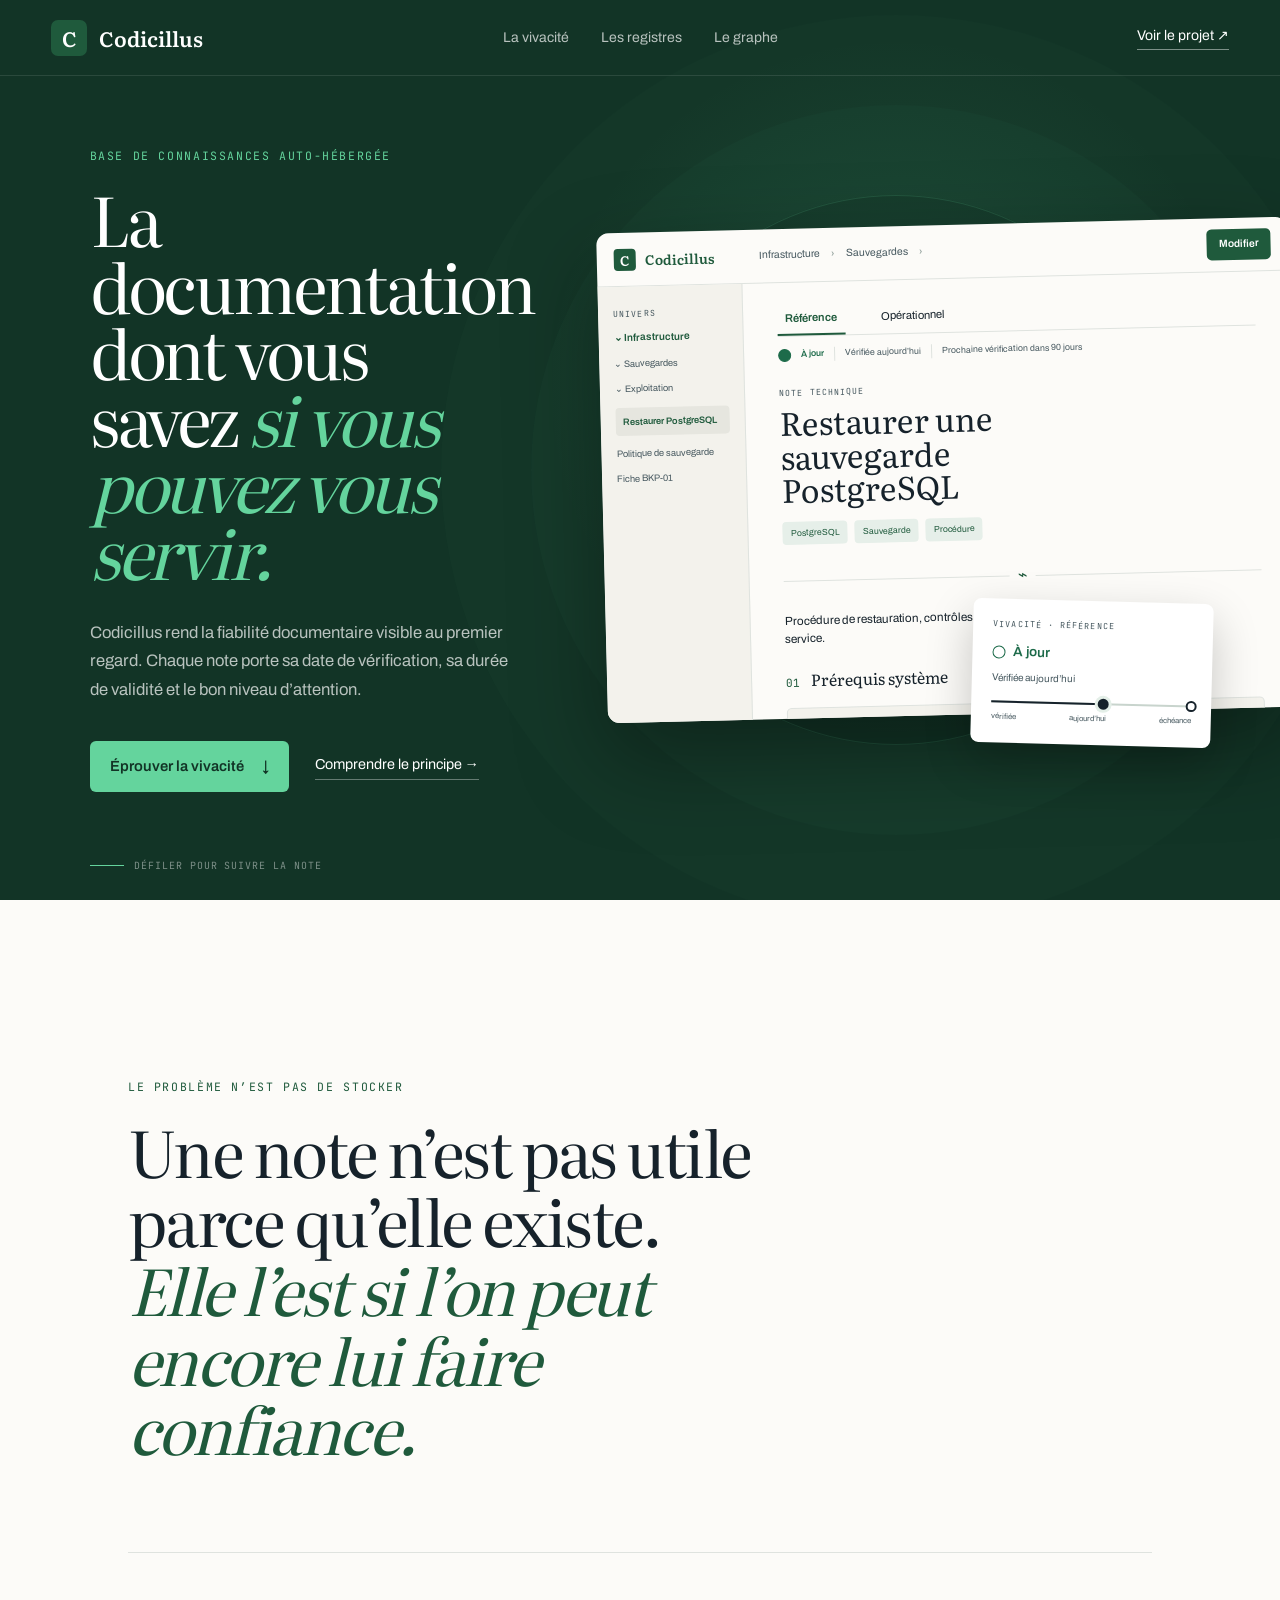
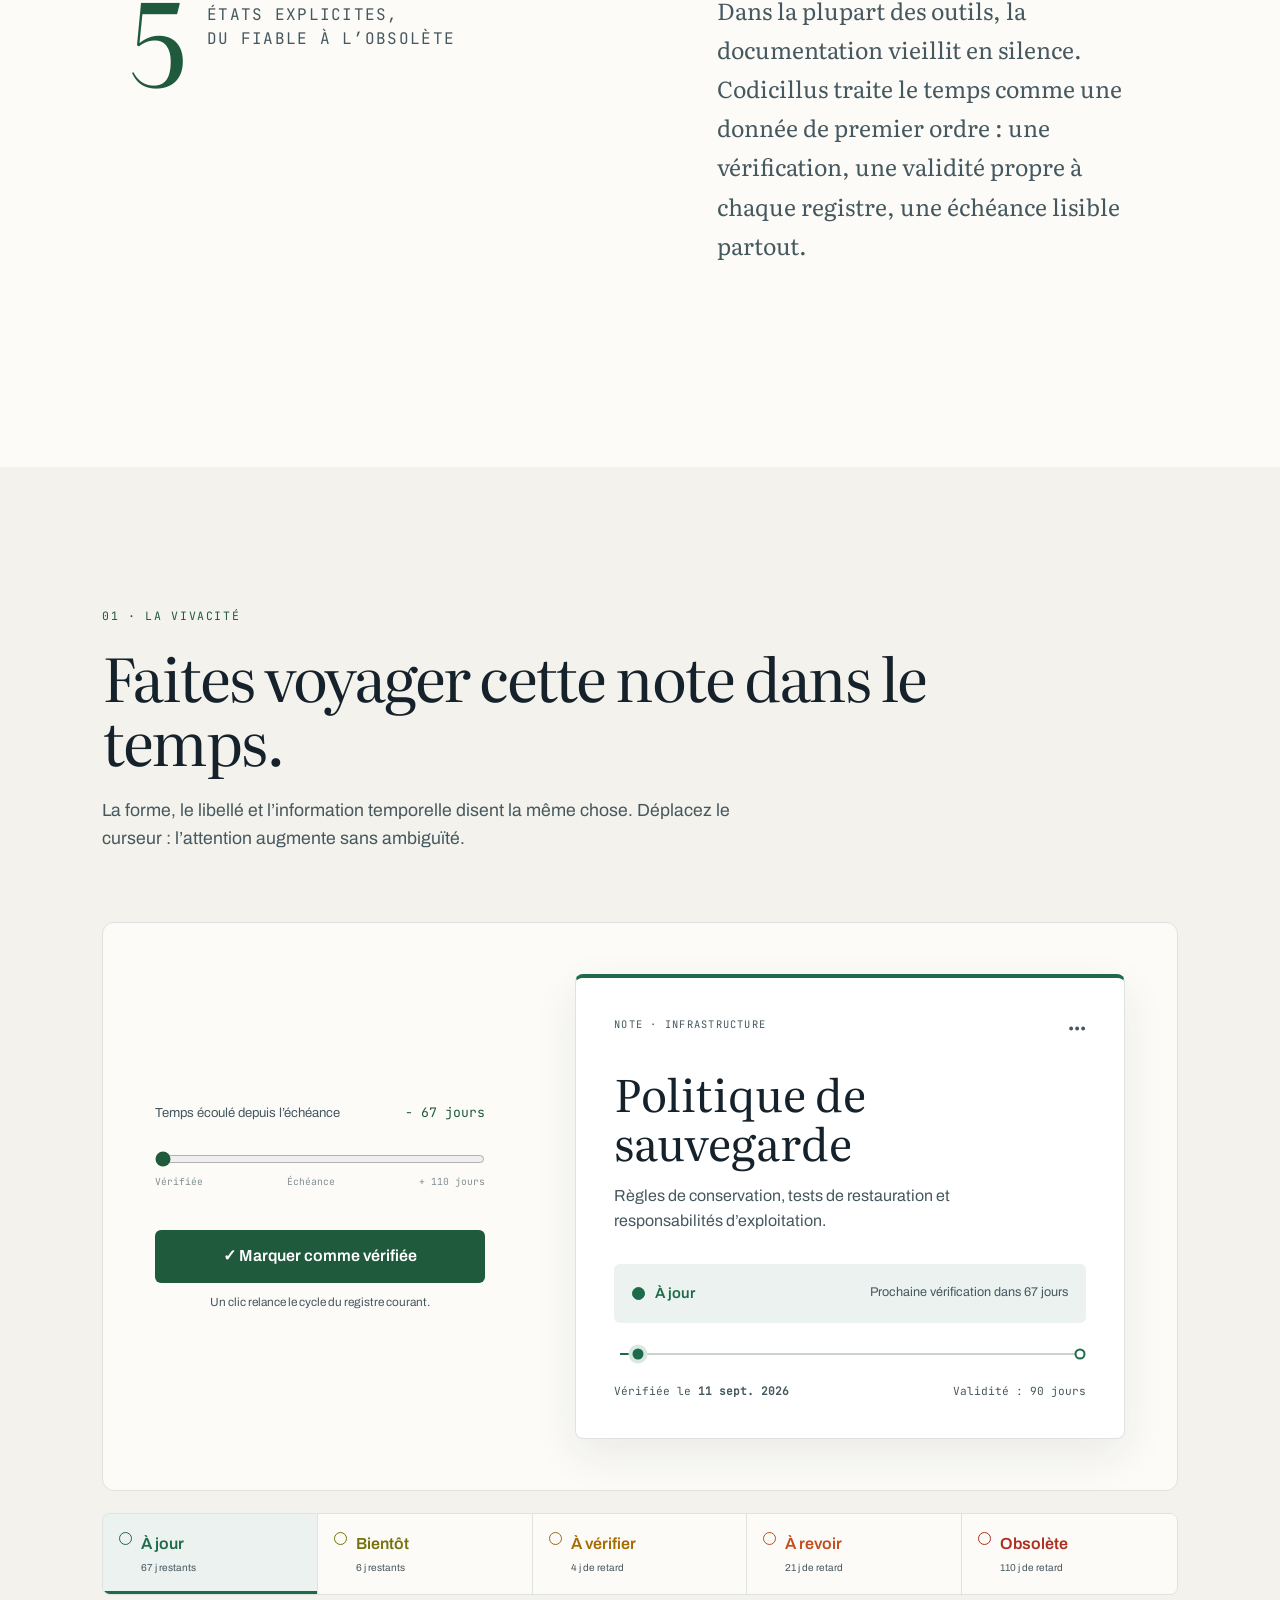
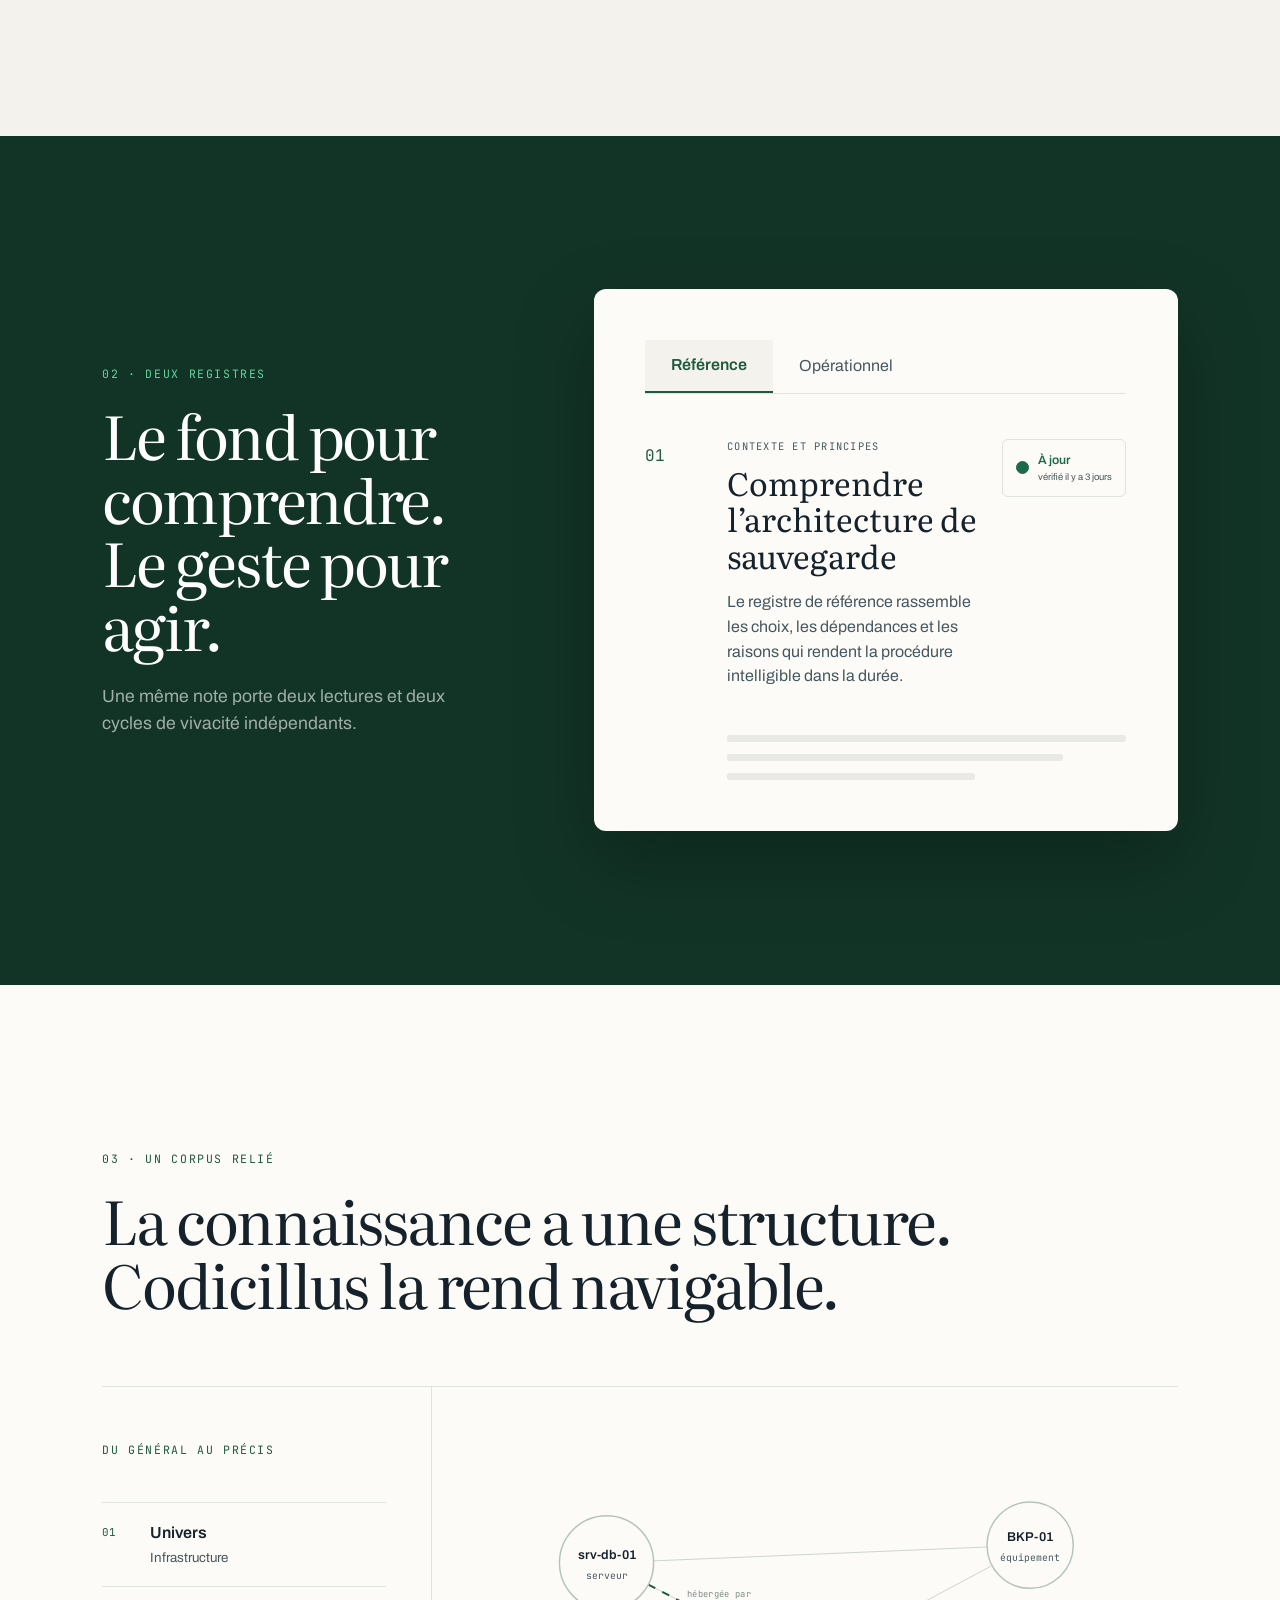
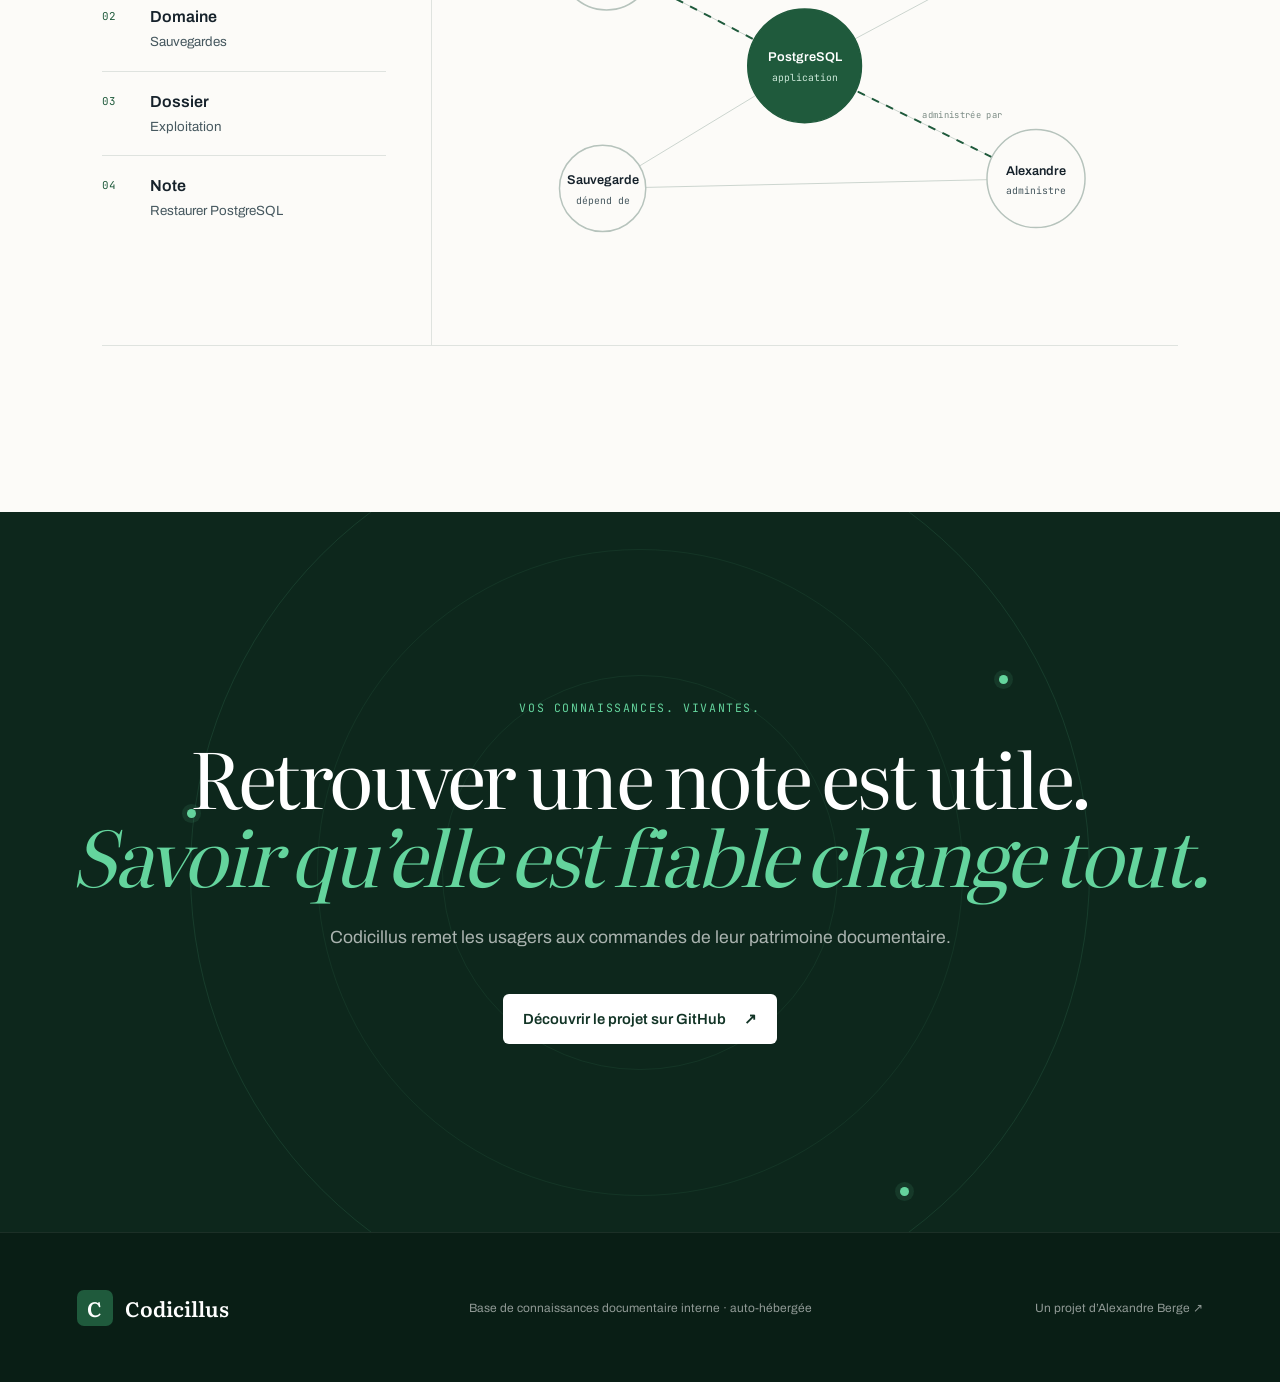
==== codicillus/index.html @ b515d317 "Relier Codicillus au site CV" ====
<!doctype html>
<html lang="fr">
<head>
  <meta charset="utf-8">
  <meta name="viewport" content="width=device-width, initial-scale=1">
  <title>Codicillus — Vos connaissances. Vivantes.</title>
  <meta name="description" content="Codicillus est une base de connaissances auto-hébergée où chaque note indique si elle est encore digne de confiance.">
  <meta name="theme-color" content="#123426">
  <link rel="icon" type="image/svg+xml" href="favicon.svg">
  <link rel="stylesheet" href="styles.css">
</head>
<body>
  <a class="skip" href="#contenu">Aller au contenu</a>

  <header class="topbar">
    <a class="brand" href="#accueil" aria-label="Codicillus, accueil">
      <span class="brand-mark" aria-hidden="true">C</span>
      <span>Codicillus</span>
    </a>
    <nav aria-label="Navigation principale">
      <a href="#vivacite">La vivacité</a>
      <a href="#registres">Les registres</a>
      <a href="#graphe">Le graphe</a>
    </nav>
    <a class="top-cta" href="https://github.com/ElegArtech/codicillus" rel="noopener">Voir le projet <span aria-hidden="true">↗</span></a>
  </header>

  <main id="contenu">
    <section class="hero" id="accueil">
      <div class="hero-copy reveal">
        <p class="eyebrow">Base de connaissances auto-hébergée</p>
        <h1>La documentation dont vous savez <em>si vous pouvez vous servir.</em></h1>
        <p class="lead">Codicillus rend la fiabilité documentaire visible au premier regard. Chaque note porte sa date de vérification, sa durée de validité et le bon niveau d’attention.</p>
        <div class="hero-actions">
          <a class="button button-primary" href="#vivacite">Éprouver la vivacité <span aria-hidden="true">↓</span></a>
          <a class="text-link" href="#principe">Comprendre le principe <span aria-hidden="true">→</span></a>
        </div>
      </div>

      <div class="hero-stage reveal" aria-label="Aperçu d’une note Codicillus">
        <div class="stage-glow" aria-hidden="true"></div>
        <article class="note-window">
          <div class="window-bar">
            <div class="mini-brand"><span>C</span> Codicillus</div>
            <div class="crumb">Infrastructure <b>›</b> Sauvegardes <b>›</b></div>
            <span class="window-action">Modifier</span>
          </div>
          <div class="note-shell">
            <aside class="side-tree" aria-hidden="true">
              <span class="tree-label">UNIVERS</span>
              <b>⌄ Infrastructure</b>
              <span>⌄ Sauvegardes</span>
              <span>⌄ Exploitation</span>
              <strong>Restaurer PostgreSQL</strong>
              <span>Politique de sauvegarde</span>
              <span>Fiche BKP-01</span>
            </aside>
            <div class="note-page">
              <div class="register-tabs"><b>Référence</b><span>Opérationnel</span></div>
              <div class="fresh-line state-ajour">
                <span class="glyph" aria-hidden="true"></span><strong>À jour</strong>
                <span>Vérifiée aujourd’hui</span><span>Prochaine vérification dans 90 jours</span>
              </div>
              <p class="doc-label">NOTE TECHNIQUE</p>
              <h2>Restaurer une sauvegarde PostgreSQL</h2>
              <div class="chips"><span>PostgreSQL</span><span>Sauvegarde</span><span>Procédure</span></div>
              <div class="doc-rule"><i></i><span>⌁</span><i></i></div>
              <p class="doc-intro">Procédure de restauration, contrôles d’intégrité et retour en service.</p>
              <h3><small>01</small> Prérequis système</h3>
              <div class="code-line"><span>bash</span><code>pg_restore --clean --if-exists</code></div>
            </div>
          </div>
        </article>
        <div class="trust-card">
          <p>VIVACITÉ · RÉFÉRENCE</p>
          <strong><span class="glyph" aria-hidden="true"></span> À jour</strong>
          <span>Vérifiée aujourd’hui</span>
          <div class="mini-timeline"><i></i><b></b><em></em></div>
          <div class="timeline-labels"><span>vérifiée</span><span>aujourd’hui</span><span>échéance</span></div>
        </div>
      </div>

      <div class="scroll-cue" aria-hidden="true"><span></span> défiler pour suivre la note</div>
    </section>

    <section class="manifesto" id="principe">
      <p class="eyebrow reveal">Le problème n’est pas de stocker</p>
      <h2 class="reveal">Une note n’est pas utile parce qu’elle existe.<br><em>Elle l’est si l’on peut encore lui faire confiance.</em></h2>
      <div class="manifesto-grid">
        <p class="big-stat reveal"><b>5</b><span>états explicites,<br>du fiable à l’obsolète</span></p>
        <p class="manifesto-copy reveal">Dans la plupart des outils, la documentation vieillit en silence. Codicillus traite le temps comme une donnée de premier ordre : une vérification, une validité propre à chaque registre, une échéance lisible partout.</p>
      </div>
    </section>

    <section class="lab" id="vivacite">
      <div class="section-head reveal">
        <p class="eyebrow">01 · La vivacité</p>
        <h2>Faites voyager cette note dans le temps.</h2>
        <p>La forme, le libellé et l’information temporelle disent la même chose. Déplacez le curseur : l’attention augmente sans ambiguïté.</p>
      </div>

      <div class="lab-grid reveal">
        <div class="lab-control">
          <div class="control-top"><span>Temps écoulé depuis l’échéance</span><output id="day-output" for="day-range">− 67 jours</output></div>
          <input id="day-range" type="range" min="-67" max="110" value="-67" aria-label="Temps écoulé depuis l’échéance">
          <div class="range-labels"><span>Vérifiée</span><span>Échéance</span><span>+ 110 jours</span></div>
          <button class="verify-button" id="verify-button" type="button"><span aria-hidden="true">✓</span> Marquer comme vérifiée</button>
          <p class="control-hint">Un clic relance le cycle du registre courant.</p>
        </div>

        <article class="live-note state-ajour" id="live-note" aria-live="polite">
          <div class="live-note-top"><span class="doc-type">NOTE · INFRASTRUCTURE</span><span>•••</span></div>
          <h3>Politique de sauvegarde</h3>
          <p>Règles de conservation, tests de restauration et responsabilités d’exploitation.</p>
          <div class="live-status" id="live-status">
            <span class="status-glyph glyph" aria-hidden="true"></span>
            <strong id="status-label">À jour</strong>
            <span id="status-detail">Prochaine vérification dans 67 jours</span>
          </div>
          <div class="status-rail"><i id="rail-fill"></i><b id="rail-now"></b><em></em></div>
          <div class="live-meta"><span>Vérifiée le <b id="verified-date">11 sept. 2026</b></span><span>Validité : 90 jours</span></div>
        </article>
      </div>

      <div class="states" aria-label="Les cinq états de vivacité">
        <button class="state-chip active" data-day="-67" data-state="ajour"><span class="glyph"></span><b>À jour</b><small>67 j restants</small></button>
        <button class="state-chip" data-day="-6" data-state="bientot"><span class="glyph"></span><b>Bientôt</b><small>6 j restants</small></button>
        <button class="state-chip" data-day="4" data-state="averifier"><span class="glyph"></span><b>À vérifier</b><small>4 j de retard</small></button>
        <button class="state-chip" data-day="21" data-state="arevoir"><span class="glyph"></span><b>À revoir</b><small>21 j de retard</small></button>
        <button class="state-chip" data-day="110" data-state="obsolete"><span class="glyph"></span><b>Obsolète</b><small>110 j de retard</small></button>
      </div>
    </section>

    <section class="registers" id="registres">
      <div class="section-head light reveal">
        <p class="eyebrow">02 · Deux registres</p>
        <h2>Le fond pour comprendre.<br>Le geste pour agir.</h2>
        <p>Une même note porte deux lectures et deux cycles de vivacité indépendants.</p>
      </div>
      <div class="register-demo reveal">
        <div class="register-switch" role="tablist" aria-label="Registre présenté">
          <button class="active" role="tab" aria-selected="true" data-register="reference">Référence</button>
          <button role="tab" aria-selected="false" data-register="operationnel">Opérationnel</button>
        </div>
        <div class="register-content" id="register-content">
          <div class="page-number">01</div>
          <div>
            <p class="doc-type" id="register-kicker">CONTEXTE ET PRINCIPES</p>
            <h3 id="register-title">Comprendre l’architecture de sauvegarde</h3>
            <p id="register-copy">Le registre de référence rassemble les choix, les dépendances et les raisons qui rendent la procédure intelligible dans la durée.</p>
          </div>
          <div class="register-state state-ajour" id="register-state"><span class="glyph"></span><div><b id="register-label">À jour</b><small id="register-time">vérifié il y a 3 jours</small></div></div>
        </div>
        <div class="register-lines" aria-hidden="true"><i></i><i></i><i></i></div>
      </div>
    </section>

    <section class="graph-section" id="graphe">
      <div class="section-head reveal">
        <p class="eyebrow">03 · Un corpus relié</p>
        <h2>La connaissance a une structure.<br>Codicillus la rend navigable.</h2>
      </div>
      <div class="graph-wrap reveal">
        <div class="hierarchy">
          <p class="eyebrow">Du général au précis</p>
          <ol>
            <li><span>01</span><b>Univers</b><small>Infrastructure</small></li>
            <li><span>02</span><b>Domaine</b><small>Sauvegardes</small></li>
            <li><span>03</span><b>Dossier</b><small>Exploitation</small></li>
            <li><span>04</span><b>Note</b><small>Restaurer PostgreSQL</small></li>
          </ol>
        </div>
        <div class="knowledge-graph" aria-label="Exemple de graphe de connaissances">
          <svg viewBox="0 0 760 430" role="img" aria-label="Relations entre applications, serveurs, équipements et contacts">
            <g class="edges">
              <path d="M380 215 L178 110 M380 215 L610 92 M380 215 L616 330 M380 215 L174 340 M178 110 L610 92 M174 340 L616 330"/>
              <path class="edge-accent" d="M178 110 L380 215 L616 330"/>
            </g>
            <g class="node node-main" tabindex="0"><circle cx="380" cy="215" r="58"/><text x="380" y="210">PostgreSQL</text><text class="node-sub" x="380" y="231">application</text></g>
            <g class="node" tabindex="0"><circle cx="178" cy="110" r="48"/><text x="178" y="106">srv-db-01</text><text class="node-sub" x="178" y="126">serveur</text></g>
            <g class="node" tabindex="0"><circle cx="610" cy="92" r="44"/><text x="610" y="88">BKP-01</text><text class="node-sub" x="610" y="108">équipement</text></g>
            <g class="node" tabindex="0"><circle cx="616" cy="330" r="50"/><text x="616" y="326">Alexandre</text><text class="node-sub" x="616" y="346">administre</text></g>
            <g class="node" tabindex="0"><circle cx="174" cy="340" r="44"/><text x="174" y="336">Sauvegarde</text><text class="node-sub" x="174" y="356">dépend de</text></g>
            <text class="relation" x="260" y="145">hébergée par</text><text class="relation" x="500" y="268">administrée par</text>
          </svg>
        </div>
      </div>
    </section>

    <section class="closing">
      <div class="closing-inner reveal">
        <p class="eyebrow">Vos connaissances. Vivantes.</p>
        <h2>Retrouver une note est utile.<br><em>Savoir qu’elle est fiable change tout.</em></h2>
        <p>Codicillus remet les usagers aux commandes de leur patrimoine documentaire.</p>
        <a class="button button-light" href="https://github.com/ElegArtech/codicillus" rel="noopener">Découvrir le projet sur GitHub <span aria-hidden="true">↗</span></a>
      </div>
      <div class="closing-orbit" aria-hidden="true"><i></i><i></i><i></i><i></i><i></i></div>
    </section>
  </main>

  <footer>
    <a class="brand footer-brand" href="#accueil"><span class="brand-mark">C</span><span>Codicillus</span></a>
    <p>Base de connaissances documentaire interne · auto-hébergée</p>
    <a href="https://alexandre-berge.fr" rel="noopener">Un projet d’Alexandre Berge <span aria-hidden="true">↗</span></a>
  </footer>

  <script src="script.js"></script>
</body>
</html>
---- codicillus/styles.css ----
@font-face{font-family:Archivo;src:url(fonts/archivo-400.woff2) format("woff2");font-weight:400;font-display:swap}
@font-face{font-family:Archivo;src:url(fonts/archivo-600.woff2) format("woff2");font-weight:600;font-display:swap}
@font-face{font-family:Literata;src:url(fonts/literata-400.woff2) format("woff2");font-weight:400;font-display:swap}
@font-face{font-family:Literata;src:url(fonts/literata-600.woff2) format("woff2");font-weight:600;font-display:swap}
@font-face{font-family:JetBrains;src:url(fonts/jetbrains-400.woff2) format("woff2");font-weight:400;font-display:swap}
:root{--ink:#16222b;--ink-2:#46585f;--paper:#fcfbf8;--ground:#f3f2ec;--green:#1f5a3c;--green-dark:#123426;--green-bright:#64d49d;--green-wash:#e6efe9;--line:#dfe3df;--ajour:#1d6b4a;--bientot:#77720b;--averifier:#a56a00;--arevoir:#c44c1d;--obsolete:#ad2f20;--serif:Literata,Georgia,serif;--sans:Archivo,Arial,sans-serif;--mono:JetBrains,monospace}
*{box-sizing:border-box}html{scroll-behavior:smooth}body{margin:0;background:var(--paper);color:var(--ink);font-family:var(--sans);font-size:16px;line-height:1.55;-webkit-font-smoothing:antialiased}a{color:inherit}button,input{font:inherit}.skip{position:fixed;left:1rem;top:-5rem;z-index:100;background:var(--ink);color:#fff;padding:.75rem 1rem}.skip:focus{top:1rem}.topbar{height:76px;display:grid;grid-template-columns:1fr auto 1fr;align-items:center;padding:0 clamp(24px,4vw,68px);border-bottom:1px solid rgba(255,255,255,.1);position:absolute;z-index:10;width:100%;color:#fff}.brand{display:inline-flex;align-items:center;gap:12px;text-decoration:none;font:600 1.3rem var(--serif);width:max-content}.brand-mark{display:grid;place-items:center;width:36px;height:36px;border-radius:7px;background:var(--green);color:#fff;font:600 1.3rem var(--serif)}.topbar nav{display:flex;gap:32px}.topbar nav a,.top-cta{text-decoration:none;font-size:.88rem}.topbar nav a{color:rgba(255,255,255,.7)}.topbar nav a:hover{color:#fff}.top-cta{justify-self:end;border-bottom:1px solid rgba(255,255,255,.45);padding-bottom:3px}.hero{min-height:100vh;background:var(--green-dark);color:white;display:grid;grid-template-columns:minmax(320px,.85fr) minmax(520px,1.15fr);align-items:center;gap:clamp(40px,6vw,100px);padding:130px clamp(24px,7vw,120px) 90px;position:relative;overflow:hidden}.hero:before{content:"";position:absolute;inset:0;background:radial-gradient(circle at 70% 43%,rgba(100,212,157,.12),transparent 34%);pointer-events:none}.hero-copy{max-width:720px;position:relative;z-index:2}.eyebrow{font:400 .72rem var(--mono);letter-spacing:.14em;text-transform:uppercase;color:var(--green);margin:0 0 22px}.hero .eyebrow{color:var(--green-bright)}h1,h2,h3,p{margin-top:0}.hero h1{font:400 clamp(3.2rem,5.3vw,6.5rem)/.98 var(--serif);letter-spacing:-.045em;margin:0 0 34px;max-width:11ch}.hero h1 em,.manifesto h2 em,.closing h2 em{font-style:italic;color:var(--green-bright)}.lead{color:rgba(255,255,255,.7);font-size:clamp(1rem,1.3vw,1.2rem);max-width:57ch;line-height:1.7}.hero-actions{display:flex;align-items:center;gap:26px;margin-top:38px}.button{display:inline-flex;align-items:center;gap:18px;padding:14px 20px;border-radius:6px;text-decoration:none;font-weight:600;font-size:.92rem}.button-primary{background:var(--green-bright);color:var(--green-dark)}.text-link{text-decoration:none;border-bottom:1px solid rgba(255,255,255,.35);padding-bottom:3px;font-size:.9rem}.hero-stage{min-height:620px;position:relative;display:grid;place-items:center;z-index:1}.stage-glow{position:absolute;width:550px;height:550px;border:1px solid rgba(100,212,157,.16);border-radius:50%;box-shadow:0 0 0 90px rgba(100,212,157,.025),0 0 0 180px rgba(100,212,157,.018)}.note-window{width:min(790px,54vw);height:490px;background:var(--paper);color:var(--ink);border-radius:12px;box-shadow:0 35px 90px rgba(0,0,0,.38);overflow:hidden;transform:rotate(-1.4deg);position:relative}.window-bar{height:54px;border-bottom:1px solid var(--line);display:grid;grid-template-columns:145px 1fr auto;align-items:center;padding:0 17px;font-size:.65rem}.mini-brand{font:600 .85rem var(--serif);color:var(--green)}.mini-brand span{display:inline-grid;place-items:center;background:var(--green);color:white;width:22px;height:22px;border-radius:4px;margin-right:6px}.crumb{color:var(--ink-2);overflow:hidden;white-space:nowrap}.crumb b{margin:0 9px;color:#9aa7a3}.window-action{background:var(--green);color:#fff;padding:7px 12px;border-radius:5px;font-weight:600}.note-shell{display:grid;grid-template-columns:145px 1fr;height:calc(100% - 54px)}.side-tree{background:var(--ground);border-right:1px solid var(--line);display:flex;flex-direction:column;gap:11px;padding:22px 15px;font-size:.58rem;color:var(--ink-2)}.side-tree b{font-size:.64rem;color:var(--green)}.side-tree strong{padding:7px;background:#e6e6df;color:var(--green);border-radius:4px}.tree-label,.doc-label{font:400 .52rem var(--mono);letter-spacing:.13em;color:var(--ink-2)}.note-page{padding:20px 34px}.register-tabs{display:flex;gap:28px;border-bottom:1px solid var(--line);font-size:.7rem}.register-tabs>*{padding:7px 8px}.register-tabs b{color:var(--green);border-bottom:2px solid var(--green)}.fresh-line{display:flex;align-items:center;gap:10px;margin:11px 0 26px;font-size:.55rem;color:var(--ink-2)}.fresh-line strong{color:var(--ajour)}.fresh-line>span:not(.glyph){border-left:1px solid var(--line);padding-left:10px}.glyph{display:inline-block;width:13px;height:13px;border-radius:50%;border:1.7px solid currentColor;position:relative;flex:none}.state-ajour{--state:var(--ajour)}.state-bientot{--state:var(--bientot)}.state-averifier{--state:var(--averifier)}.state-arevoir{--state:var(--arevoir)}.state-obsolete{--state:var(--obsolete)}.state-ajour .glyph{background:var(--state)}.state-bientot .glyph{background:conic-gradient(var(--state) 0 270deg,transparent 270deg)}.state-averifier .glyph{background:linear-gradient(90deg,transparent 50%,var(--state) 50%)}.state-arevoir .glyph:after{content:"!";position:absolute;inset:-4px 0 0;text-align:center;font:700 10px var(--sans)}.glyph,.live-status,.register-state{color:var(--state)}.note-page h2{font:500 2rem/1.05 var(--serif);max-width:13ch;margin:7px 0 15px}.chips{display:flex;gap:7px}.chips span{font-size:.54rem;color:var(--green);background:var(--green-wash);padding:5px 8px;border-radius:4px}.doc-rule{display:flex;align-items:center;gap:8px;color:var(--green);margin:24px 0 18px}.doc-rule i{height:1px;background:var(--line);flex:1}.doc-intro{font-size:.73rem;max-width:45ch}.note-page h3{font:500 1rem var(--serif);margin-top:20px}.note-page h3 small{color:var(--green);font:.7rem var(--mono);margin-right:8px}.code-line{background:var(--ground);padding:9px 12px;border:1px solid var(--line);border-radius:5px;font-size:.58rem}.code-line span{display:block;color:var(--ink-2);margin-bottom:6px}.trust-card{position:absolute;right:-22px;bottom:35px;width:240px;padding:20px;background:#fff;color:var(--ink);border-radius:8px;box-shadow:0 18px 46px rgba(0,0,0,.22);transform:rotate(1.5deg)}.trust-card p{font:.52rem var(--mono);letter-spacing:.13em;color:var(--ink-2);margin-bottom:13px}.trust-card strong{display:flex;gap:8px;align-items:center;color:var(--ajour);font-size:.84rem}.trust-card>span{display:block;font-size:.62rem;color:var(--ink-2);margin:7px 0 16px}.mini-timeline,.status-rail{height:2px;background:#c8d4cd;position:relative}.mini-timeline i,.status-rail i{position:absolute;inset:0 auto 0 0;width:56%;background:currentColor}.mini-timeline b,.mini-timeline em,.status-rail b,.status-rail em{position:absolute;top:50%;width:11px;height:11px;border-radius:50%;background:#fff;border:2px solid currentColor;transform:translate(-50%,-50%)}.mini-timeline b{left:56%;background:currentColor;box-shadow:0 0 0 3px #e4efe8}.mini-timeline em{left:100%}.timeline-labels{display:flex;justify-content:space-between;font-size:.48rem;color:var(--ink-2);margin-top:8px}.scroll-cue{position:absolute;bottom:28px;left:clamp(24px,7vw,120px);font:400 .62rem var(--mono);letter-spacing:.1em;text-transform:uppercase;color:rgba(255,255,255,.45);display:flex;align-items:center;gap:10px}.scroll-cue span{width:34px;height:1px;background:var(--green-bright);transform-origin:left;animation:scan 2s ease-in-out infinite}@keyframes scan{0%,100%{transform:scaleX(.25)}50%{transform:scaleX(1)}}
.manifesto{padding:clamp(100px,14vw,210px) clamp(24px,10vw,170px);background:var(--paper)}.manifesto h2{font:400 clamp(2.6rem,5vw,5.8rem)/1.08 var(--serif);letter-spacing:-.04em;max-width:17ch;margin-bottom:90px}.manifesto h2 em{color:var(--green)}.manifesto-grid{display:grid;grid-template-columns:1fr 1fr;gap:12vw;border-top:1px solid var(--line);padding-top:38px}.big-stat{display:flex;align-items:flex-start;gap:20px}.big-stat b{font:400 clamp(5rem,9vw,9rem)/.8 var(--serif);color:var(--green)}.big-stat span{padding-top:12px;font:400 1rem/1.5 var(--mono);text-transform:uppercase;letter-spacing:.08em;color:var(--ink-2)}.manifesto-copy{font:400 clamp(1.2rem,1.8vw,1.6rem)/1.7 var(--serif);color:var(--ink-2)}.lab{background:var(--ground);padding:clamp(90px,11vw,170px) clamp(24px,8vw,140px)}.section-head{max-width:900px;margin-bottom:70px}.section-head h2{font:400 clamp(2.5rem,4.7vw,5rem)/1.06 var(--serif);letter-spacing:-.035em;margin-bottom:25px}.section-head>p:last-child{font-size:1.1rem;color:var(--ink-2);max-width:64ch}.lab-grid{display:grid;grid-template-columns:.75fr 1.25fr;gap:clamp(35px,7vw,110px);align-items:center;background:var(--paper);border:1px solid var(--line);border-radius:12px;padding:clamp(24px,4vw,64px)}.control-top{display:flex;justify-content:space-between;gap:12px;color:var(--ink-2);font-size:.82rem}.control-top output{font-family:var(--mono);color:var(--green);white-space:nowrap}input[type=range]{width:100%;margin:28px 0 8px;accent-color:var(--green)}.range-labels{display:flex;justify-content:space-between;font:400 .61rem var(--mono);color:#819093}.verify-button{margin-top:42px;width:100%;border:0;background:var(--green);color:#fff;border-radius:6px;padding:14px 20px;cursor:pointer;font-weight:600}.control-hint{text-align:center;font-size:.74rem;color:var(--ink-2);margin:10px 0 0}.live-note{--state:var(--ajour);background:#fff;border:1px solid var(--line);border-top:4px solid var(--state);border-radius:8px;padding:clamp(24px,3vw,44px);box-shadow:0 16px 45px rgba(22,34,43,.08);transition:border-color .25s,background .25s}.live-note.state-averifier{background:#fffaf0}.live-note.state-arevoir{background:#fff7f3}.live-note.state-obsolete{background:#fff5f2}.live-note-top{display:flex;justify-content:space-between;color:var(--ink-2)}.doc-type{font:400 .65rem var(--mono);letter-spacing:.12em;color:var(--ink-2)}.live-note h3{font:500 clamp(2rem,3.5vw,3.5rem)/1.08 var(--serif);max-width:12ch;margin:28px 0 18px}.live-note>p{color:var(--ink-2);max-width:47ch}.live-status{display:grid;grid-template-columns:auto auto 1fr;align-items:center;gap:10px;padding:18px;margin:30px 0;background:color-mix(in srgb,var(--state) 9%,white);border-radius:6px}.live-status strong{font-size:.92rem}.live-status>span:last-child{justify-self:end;font-size:.79rem;color:var(--ink-2);text-align:right}.status-rail{color:var(--state);margin:22px 6px}.status-rail b{left:12%;background:var(--state);box-shadow:0 0 0 4px color-mix(in srgb,var(--state) 16%,white)}.status-rail em{left:100%}.live-meta{display:flex;justify-content:space-between;font-size:.7rem;color:var(--ink-2);font-family:var(--mono);margin-top:28px}.states{display:grid;grid-template-columns:repeat(5,1fr);border:1px solid var(--line);border-radius:8px;overflow:hidden;margin-top:22px}.state-chip{--state:var(--ajour);border:0;border-right:1px solid var(--line);background:var(--paper);padding:18px 16px;display:grid;grid-template-columns:auto 1fr;gap:3px 9px;text-align:left;cursor:pointer;color:var(--state)}.state-chip:last-child{border-right:0}.state-chip[data-state=bientot]{--state:var(--bientot)}.state-chip[data-state=averifier]{--state:var(--averifier)}.state-chip[data-state=arevoir]{--state:var(--arevoir)}.state-chip[data-state=obsolete]{--state:var(--obsolete)}.state-chip small{grid-column:2;color:var(--ink-2);font-size:.63rem}.state-chip.active{background:color-mix(in srgb,var(--state) 9%,white);box-shadow:inset 0 -3px var(--state)}.registers{background:var(--green-dark);color:#fff;padding:clamp(90px,12vw,180px) clamp(24px,8vw,140px);display:grid;grid-template-columns:.8fr 1.2fr;gap:clamp(45px,8vw,130px);align-items:center}.section-head.light{margin:0}.section-head.light .eyebrow{color:var(--green-bright)}.section-head.light>p:last-child{color:rgba(255,255,255,.6)}.register-demo{background:var(--paper);color:var(--ink);border-radius:12px;padding:clamp(24px,4vw,55px);box-shadow:0 30px 80px rgba(0,0,0,.25)}.register-switch{display:flex;border-bottom:1px solid var(--line);margin-bottom:45px}.register-switch button{border:0;background:transparent;padding:13px 26px;cursor:pointer;color:var(--ink-2)}.register-switch button.active{color:var(--green);font-weight:600;background:var(--ground);border-bottom:2px solid var(--green)}.register-content{display:grid;grid-template-columns:60px 1fr auto;gap:22px;align-items:start}.page-number{font:400 1rem var(--mono);color:var(--green);padding-top:6px}.register-content h3{font:500 clamp(1.6rem,2.5vw,2.5rem)/1.15 var(--serif);max-width:14ch;margin:10px 0 16px}.register-content p:not(.doc-type){color:var(--ink-2);max-width:55ch}.register-state{--state:var(--ajour);display:flex;gap:9px;align-items:center;border:1px solid var(--line);border-radius:6px;padding:11px 13px;white-space:nowrap}.register-state div{display:flex;flex-direction:column;font-size:.76rem}.register-state small{color:var(--ink-2);font-size:.59rem}.register-lines{margin:30px 0 0 82px;display:grid;gap:12px}.register-lines i{height:7px;border-radius:3px;background:#e9eae5}.register-lines i:nth-child(2){width:84%}.register-lines i:nth-child(3){width:62%}.graph-section{padding:clamp(100px,13vw,190px) clamp(24px,8vw,140px)}.graph-wrap{display:grid;grid-template-columns:330px 1fr;min-height:560px;border-top:1px solid var(--line);border-bottom:1px solid var(--line)}.hierarchy{padding:55px 45px 55px 0;border-right:1px solid var(--line)}.hierarchy ol{list-style:none;padding:0;margin:45px 0 0}.hierarchy li{display:grid;grid-template-columns:36px 1fr;gap:2px 12px;padding:18px 0;border-top:1px solid var(--line)}.hierarchy li>span{grid-row:1/3;font:400 .68rem var(--mono);color:var(--green);padding-top:4px}.hierarchy small{color:var(--ink-2)}.knowledge-graph{display:grid;place-items:center;overflow:hidden}.knowledge-graph svg{width:100%;max-height:560px}.edges path{fill:none;stroke:#cbd5cf;stroke-width:1}.edges .edge-accent{stroke:var(--green);stroke-width:2;stroke-dasharray:8 8;animation:dash 18s linear infinite}@keyframes dash{to{stroke-dashoffset:-220}}.node{cursor:pointer;outline:none}.node circle{fill:var(--paper);stroke:#b6c3bc;stroke-width:1.5;transition:.2s}.node text{text-anchor:middle;fill:var(--ink);font:600 13px var(--sans);pointer-events:none}.node .node-sub{fill:var(--ink-2);font:400 10px var(--mono)}.node-main circle{fill:var(--green);stroke:var(--green)}.node-main text{fill:#fff}.node-main .node-sub{fill:#cbe8d8}.node:hover circle,.node:focus circle{stroke:var(--green);stroke-width:3;filter:drop-shadow(0 8px 10px rgba(31,90,60,.14))}.relation{font:400 9px var(--mono);fill:#7b8b84;letter-spacing:.04em}.closing{min-height:80vh;background:#0d271c;color:#fff;display:grid;place-items:center;text-align:center;padding:100px 24px;position:relative;overflow:hidden}.closing-inner{position:relative;z-index:2}.closing .eyebrow{color:var(--green-bright)}.closing h2{font:400 clamp(3rem,6vw,6.5rem)/1.02 var(--serif);letter-spacing:-.045em;margin-bottom:30px}.closing p:not(.eyebrow){color:rgba(255,255,255,.65);font-size:1.1rem}.button-light{background:#fff;color:var(--green-dark);margin-top:25px}.closing-orbit{position:absolute;width:min(80vw,900px);aspect-ratio:1;border:1px solid rgba(100,212,157,.12);border-radius:50%}.closing-orbit:before,.closing-orbit:after{content:"";position:absolute;border:1px solid rgba(100,212,157,.08);border-radius:50%;inset:14%}.closing-orbit:after{inset:28%}.closing-orbit i{position:absolute;width:9px;height:9px;border-radius:50%;background:var(--green-bright);box-shadow:0 0 0 5px rgba(100,212,157,.1)}.closing-orbit i:nth-child(1){top:8%;left:31%}.closing-orbit i:nth-child(2){top:28%;right:9%}.closing-orbit i:nth-child(3){bottom:14%;right:20%}.closing-orbit i:nth-child(4){bottom:6%;left:36%}.closing-orbit i:nth-child(5){top:43%;left:-4px}footer{min-height:150px;background:#091e15;color:rgba(255,255,255,.55);display:grid;grid-template-columns:1fr auto 1fr;align-items:center;padding:35px clamp(24px,6vw,90px);font-size:.75rem;border-top:1px solid rgba(255,255,255,.08)}footer .footer-brand{color:#fff}footer p{text-align:center;margin:0}footer>a:last-child{justify-self:end;text-decoration:none}.reveal{opacity:0;transform:translateY(24px);transition:opacity .7s ease,transform .7s cubic-bezier(.2,.8,.2,1)}.reveal.visible{opacity:1;transform:none}
.live-note.state-ajour,.register-state.state-ajour{--state:var(--ajour)}.live-note.state-bientot,.register-state.state-bientot{--state:var(--bientot)}.live-note.state-averifier,.register-state.state-averifier{--state:var(--averifier)}.live-note.state-arevoir,.register-state.state-arevoir{--state:var(--arevoir)}.live-note.state-obsolete,.register-state.state-obsolete{--state:var(--obsolete)}
@media(max-width:1050px){.topbar{grid-template-columns:1fr auto}.topbar nav{display:none}.hero{grid-template-columns:1fr;padding-top:140px}.hero h1{max-width:13ch}.hero-stage{min-height:560px}.note-window{width:min(790px,88vw)}.manifesto-grid,.registers{grid-template-columns:1fr}.lab-grid{grid-template-columns:1fr}.graph-wrap{grid-template-columns:260px 1fr}.register-state{display:none}}
@media(max-width:720px){.topbar{height:68px;padding:0 20px}.top-cta{font-size:.75rem}.hero{padding:115px 20px 78px}.hero h1{font-size:clamp(2.9rem,14vw,4.7rem)}.hero-actions{align-items:flex-start;flex-direction:column}.hero-stage{min-height:440px;margin-top:10px}.note-window{width:110vw;height:390px;transform:translateX(7%) rotate(-1.4deg)}.note-shell{grid-template-columns:92px 1fr}.window-bar{grid-template-columns:92px 1fr auto}.side-tree{padding:15px 9px}.note-page{padding:15px 18px}.note-page h2{font-size:1.55rem}.fresh-line>span:last-child{display:none}.trust-card{right:2px;bottom:2px;width:205px}.scroll-cue{display:none}.manifesto,.lab,.registers,.graph-section{padding-left:20px;padding-right:20px}.manifesto h2{margin-bottom:55px}.manifesto-grid{grid-template-columns:1fr;gap:35px}.section-head{margin-bottom:45px}.lab-grid{padding:20px}.live-note{padding:24px 20px}.live-status{grid-template-columns:auto 1fr}.live-status>span:last-child{grid-column:1/3;justify-self:start;text-align:left}.live-meta{flex-direction:column;gap:6px}.states{grid-template-columns:1fr}.state-chip{border-right:0;border-bottom:1px solid var(--line)}.state-chip:last-child{border-bottom:0}.registers{padding-top:90px;padding-bottom:90px}.register-demo{padding:22px 17px}.register-content{grid-template-columns:34px 1fr}.register-lines{margin-left:56px}.graph-wrap{grid-template-columns:1fr}.hierarchy{border-right:0;border-bottom:1px solid var(--line);padding-right:0}.knowledge-graph{min-height:380px}.knowledge-graph svg{width:155%;margin-left:-28%}.closing{min-height:720px}.closing h2{font-size:clamp(2.7rem,13vw,5rem)}footer{grid-template-columns:1fr;gap:20px;text-align:center}footer .footer-brand,footer>a:last-child{justify-self:center}footer p{text-align:center}}
@media(prefers-reduced-motion:reduce){html{scroll-behavior:auto}.scroll-cue span,.edge-accent{animation:none}.reveal{opacity:1;transform:none;transition:none}}
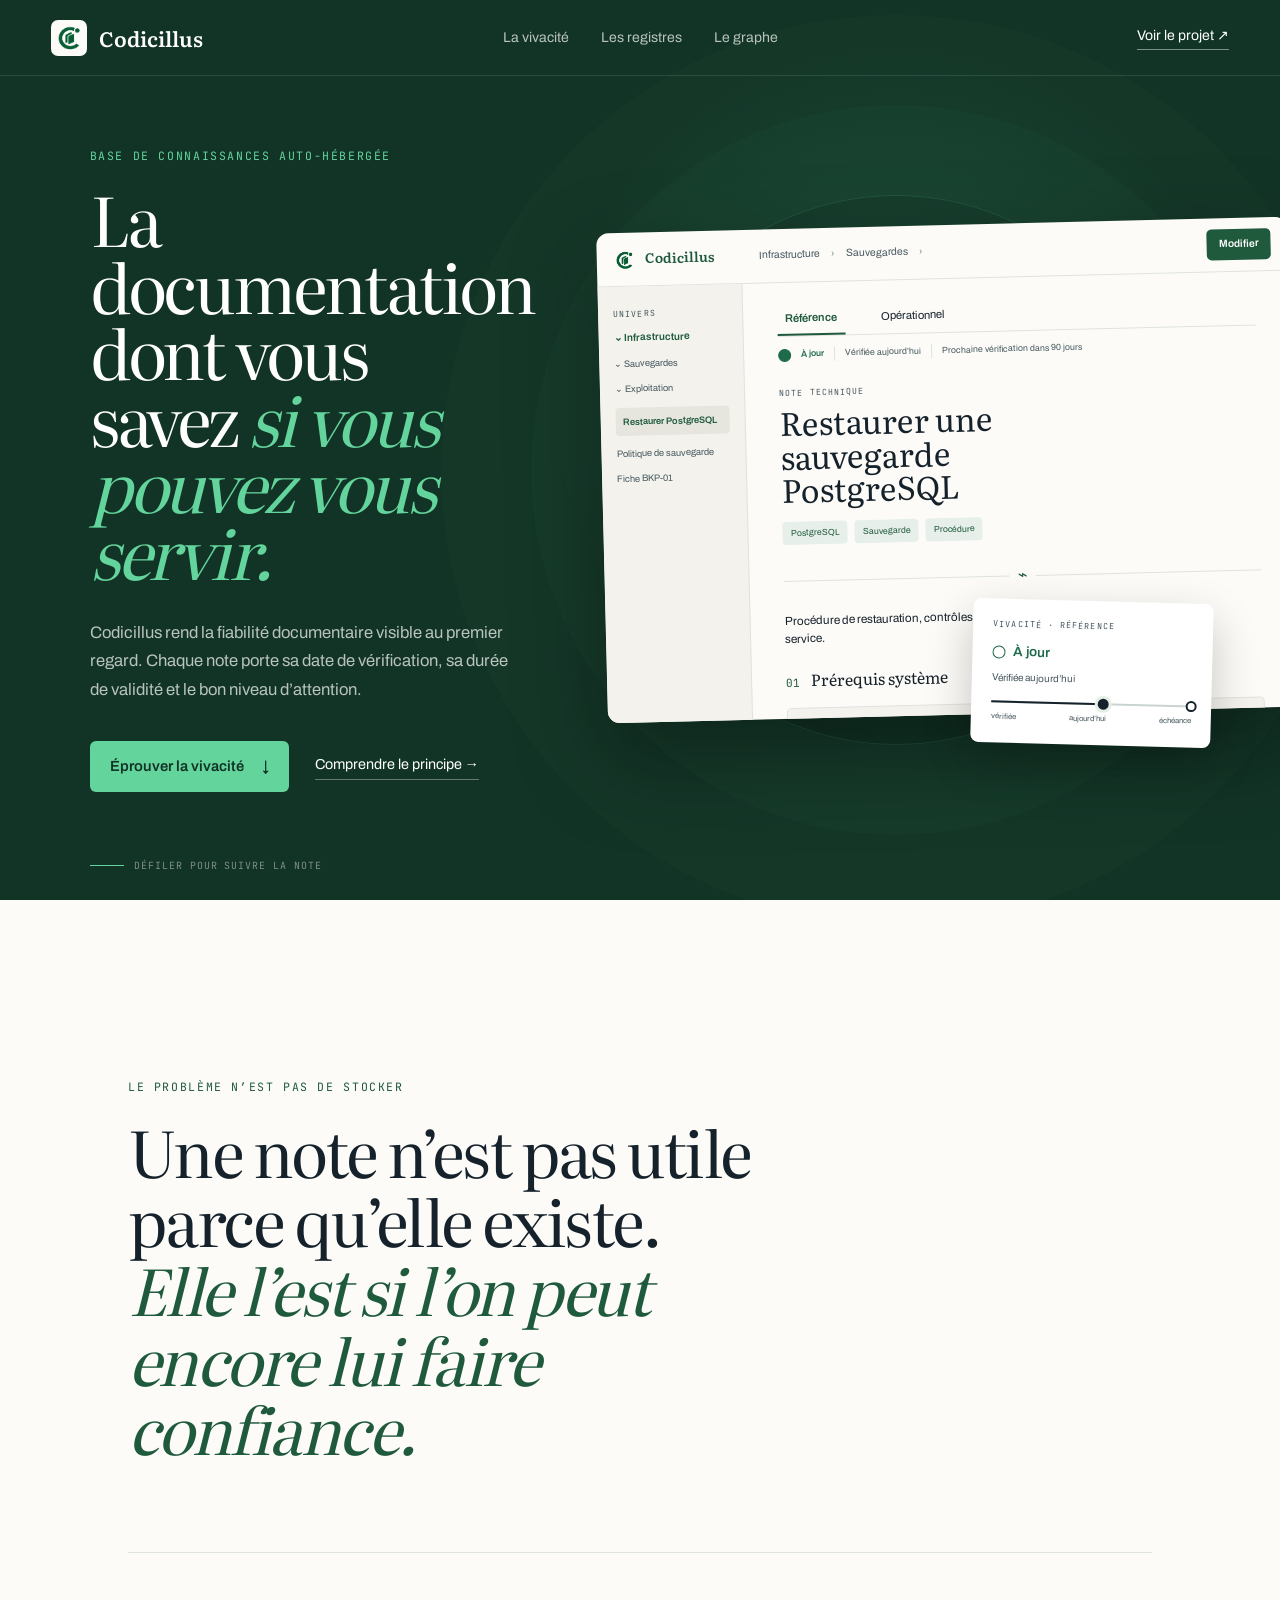
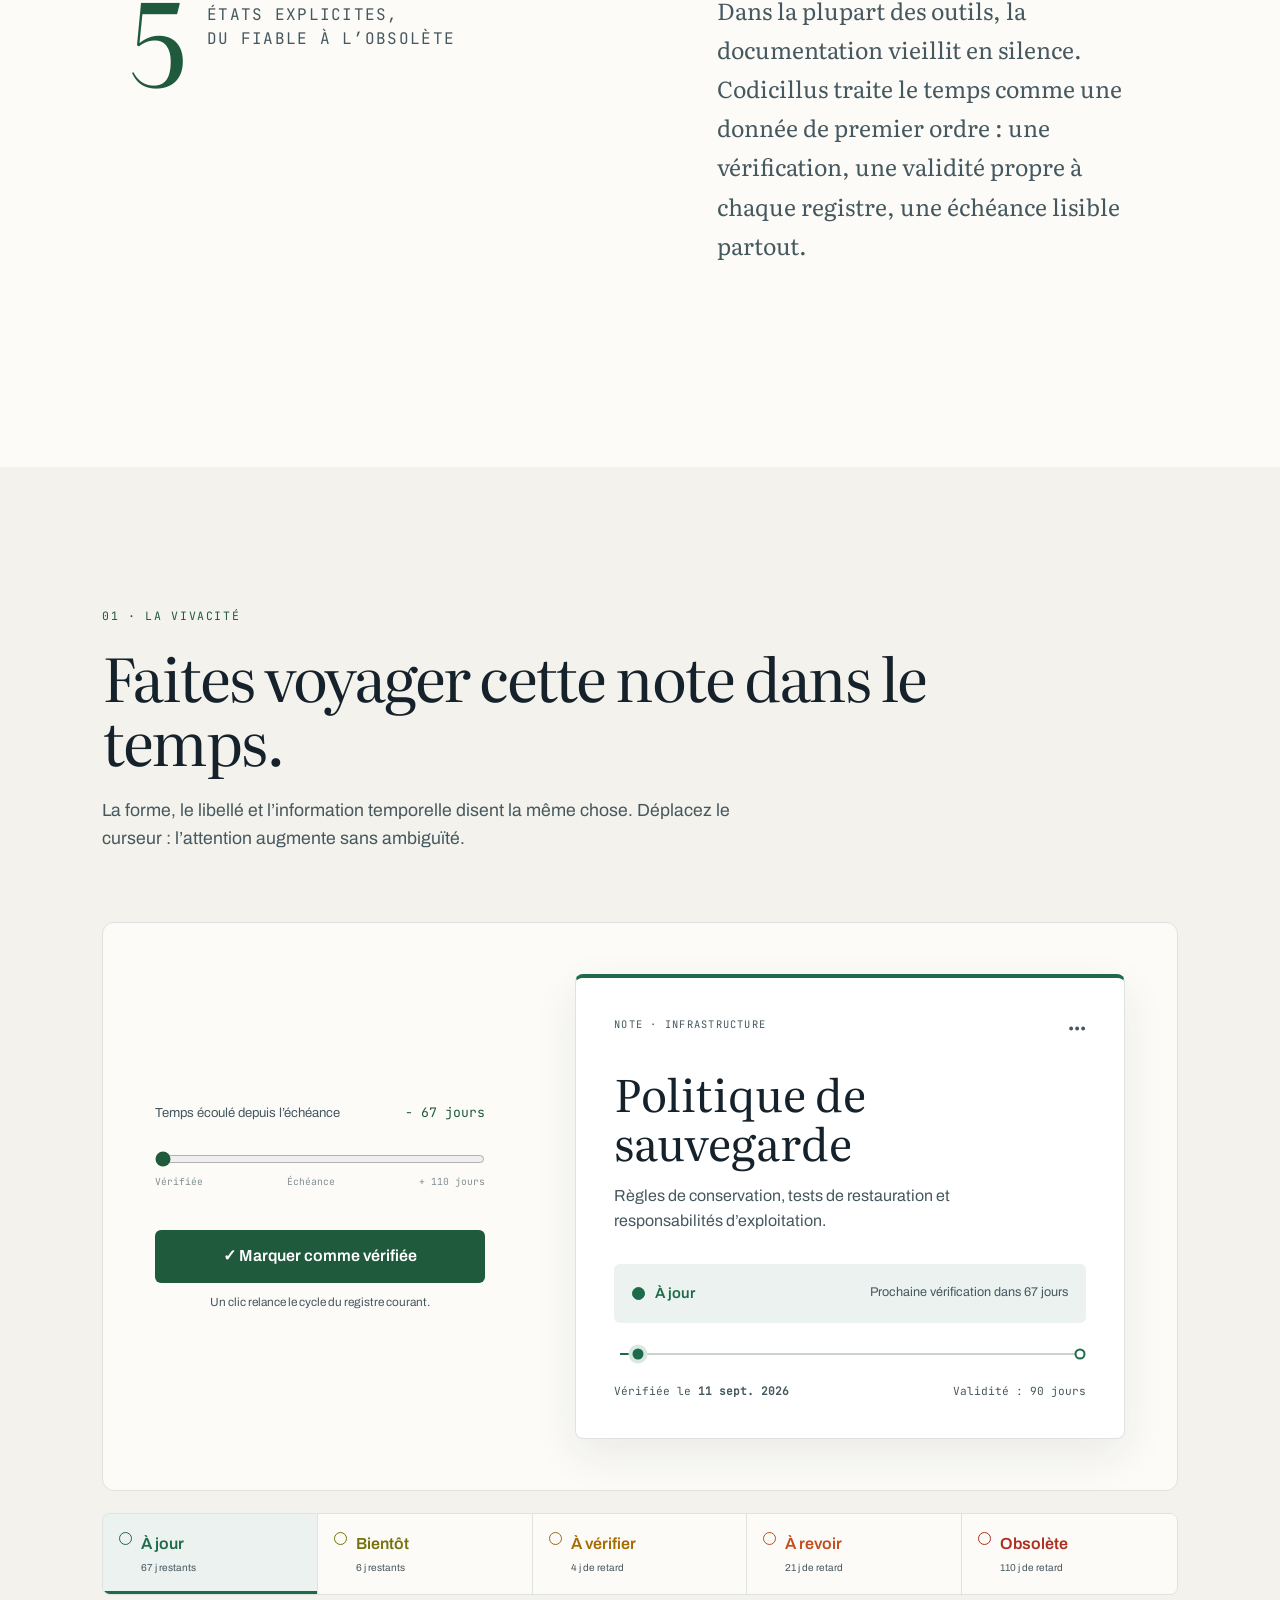
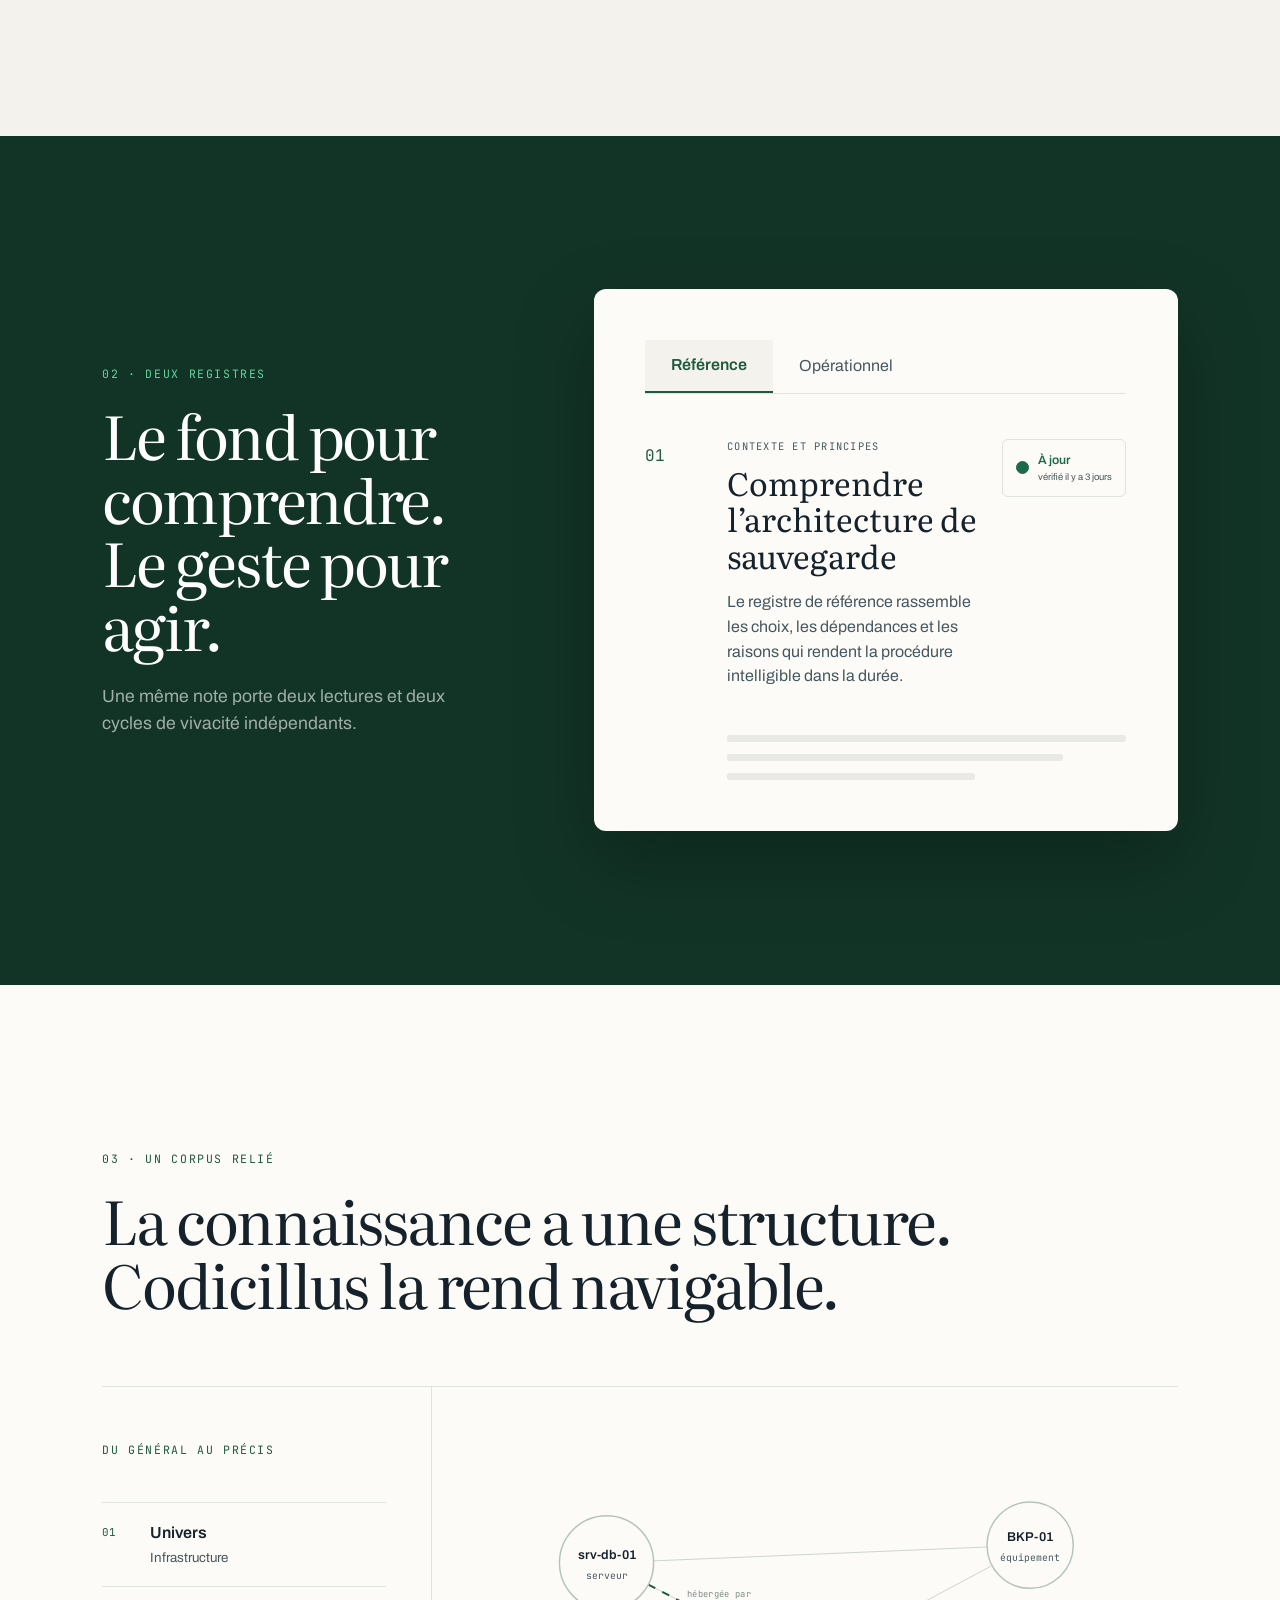
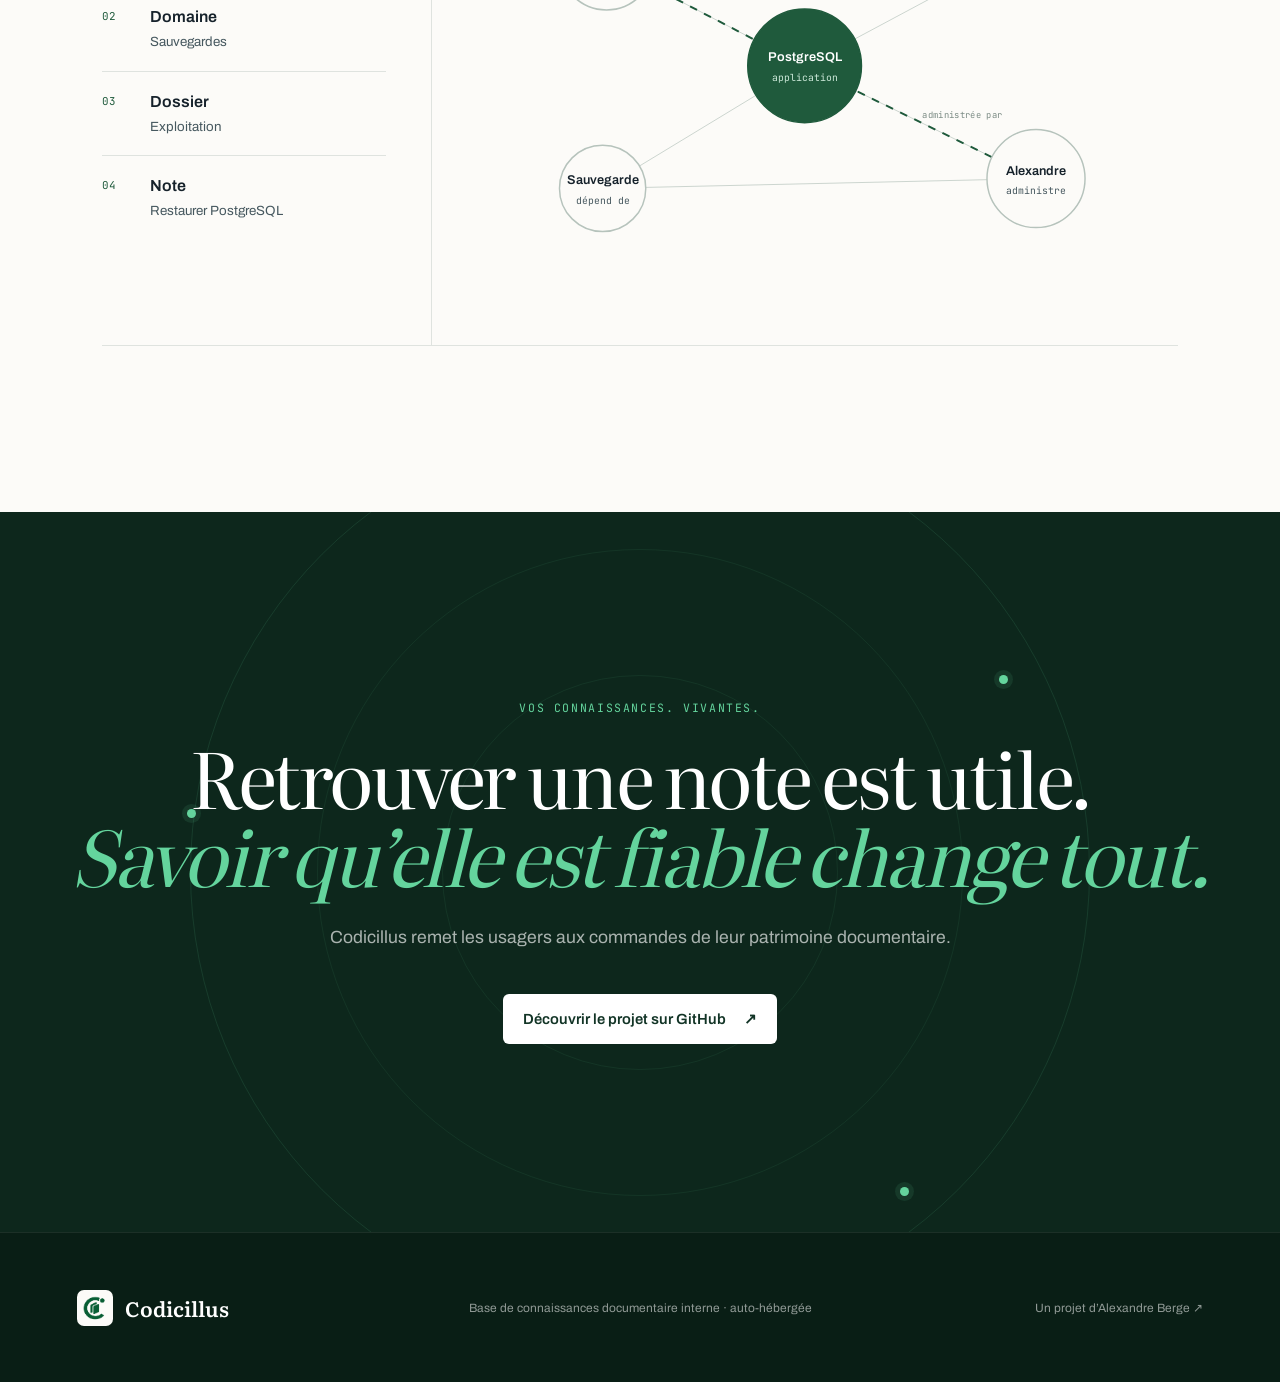
==== commit 5e4c462a: "Afficher le logo officiel sur la vitrine" ====
--- a/codicillus/index.html
+++ b/codicillus/index.html
@@ -6,7 +6,7 @@
   <title>Codicillus — Vos connaissances. Vivantes.</title>
   <meta name="description" content="Codicillus est une base de connaissances auto-hébergée où chaque note indique si elle est encore digne de confiance.">
   <meta name="theme-color" content="#123426">
-  <link rel="icon" type="image/svg+xml" href="favicon.svg">
+  <link rel="icon" type="image/png" href="assets/favicon.png">
   <link rel="stylesheet" href="styles.css">
 </head>
 <body>
@@ -14,7 +14,7 @@
 
   <header class="topbar">
     <a class="brand" href="#accueil" aria-label="Codicillus, accueil">
-      <span class="brand-mark" aria-hidden="true">C</span>
+      <span class="brand-mark" aria-hidden="true"><img src="assets/logo.png" alt=""></span>
       <span>Codicillus</span>
     </a>
     <nav aria-label="Navigation principale">
@@ -41,7 +41,7 @@
         <div class="stage-glow" aria-hidden="true"></div>
         <article class="note-window">
           <div class="window-bar">
-            <div class="mini-brand"><span>C</span> Codicillus</div>
+            <div class="mini-brand"><img src="assets/logo.png" alt=""> Codicillus</div>
             <div class="crumb">Infrastructure <b>›</b> Sauvegardes <b>›</b></div>
             <span class="window-action">Modifier</span>
           </div>
@@ -199,7 +199,7 @@
   </main>
 
   <footer>
-    <a class="brand footer-brand" href="#accueil"><span class="brand-mark">C</span><span>Codicillus</span></a>
+    <a class="brand footer-brand" href="#accueil"><span class="brand-mark" aria-hidden="true"><img src="assets/logo.png" alt=""></span><span>Codicillus</span></a>
     <p>Base de connaissances documentaire interne · auto-hébergée</p>
     <a href="https://alexandre-berge.fr" rel="noopener">Un projet d’Alexandre Berge <span aria-hidden="true">↗</span></a>
   </footer>
--- a/codicillus/styles.css
+++ b/codicillus/styles.css
@@ -10,3 +10,4 @@
 @media(max-width:1050px){.topbar{grid-template-columns:1fr auto}.topbar nav{display:none}.hero{grid-template-columns:1fr;padding-top:140px}.hero h1{max-width:13ch}.hero-stage{min-height:560px}.note-window{width:min(790px,88vw)}.manifesto-grid,.registers{grid-template-columns:1fr}.lab-grid{grid-template-columns:1fr}.graph-wrap{grid-template-columns:260px 1fr}.register-state{display:none}}
 @media(max-width:720px){.topbar{height:68px;padding:0 20px}.top-cta{font-size:.75rem}.hero{padding:115px 20px 78px}.hero h1{font-size:clamp(2.9rem,14vw,4.7rem)}.hero-actions{align-items:flex-start;flex-direction:column}.hero-stage{min-height:440px;margin-top:10px}.note-window{width:110vw;height:390px;transform:translateX(7%) rotate(-1.4deg)}.note-shell{grid-template-columns:92px 1fr}.window-bar{grid-template-columns:92px 1fr auto}.side-tree{padding:15px 9px}.note-page{padding:15px 18px}.note-page h2{font-size:1.55rem}.fresh-line>span:last-child{display:none}.trust-card{right:2px;bottom:2px;width:205px}.scroll-cue{display:none}.manifesto,.lab,.registers,.graph-section{padding-left:20px;padding-right:20px}.manifesto h2{margin-bottom:55px}.manifesto-grid{grid-template-columns:1fr;gap:35px}.section-head{margin-bottom:45px}.lab-grid{padding:20px}.live-note{padding:24px 20px}.live-status{grid-template-columns:auto 1fr}.live-status>span:last-child{grid-column:1/3;justify-self:start;text-align:left}.live-meta{flex-direction:column;gap:6px}.states{grid-template-columns:1fr}.state-chip{border-right:0;border-bottom:1px solid var(--line)}.state-chip:last-child{border-bottom:0}.registers{padding-top:90px;padding-bottom:90px}.register-demo{padding:22px 17px}.register-content{grid-template-columns:34px 1fr}.register-lines{margin-left:56px}.graph-wrap{grid-template-columns:1fr}.hierarchy{border-right:0;border-bottom:1px solid var(--line);padding-right:0}.knowledge-graph{min-height:380px}.knowledge-graph svg{width:155%;margin-left:-28%}.closing{min-height:720px}.closing h2{font-size:clamp(2.7rem,13vw,5rem)}footer{grid-template-columns:1fr;gap:20px;text-align:center}footer .footer-brand,footer>a:last-child{justify-self:center}footer p{text-align:center}}
 @media(prefers-reduced-motion:reduce){html{scroll-behavior:auto}.scroll-cue span,.edge-accent{animation:none}.reveal{opacity:1;transform:none;transition:none}}
+.brand-mark{background:var(--paper);overflow:hidden;color:transparent}.brand-mark img{width:29px;height:29px;object-fit:contain}.mini-brand img{display:inline-block;width:22px;height:22px;object-fit:contain;margin-right:6px;vertical-align:middle}
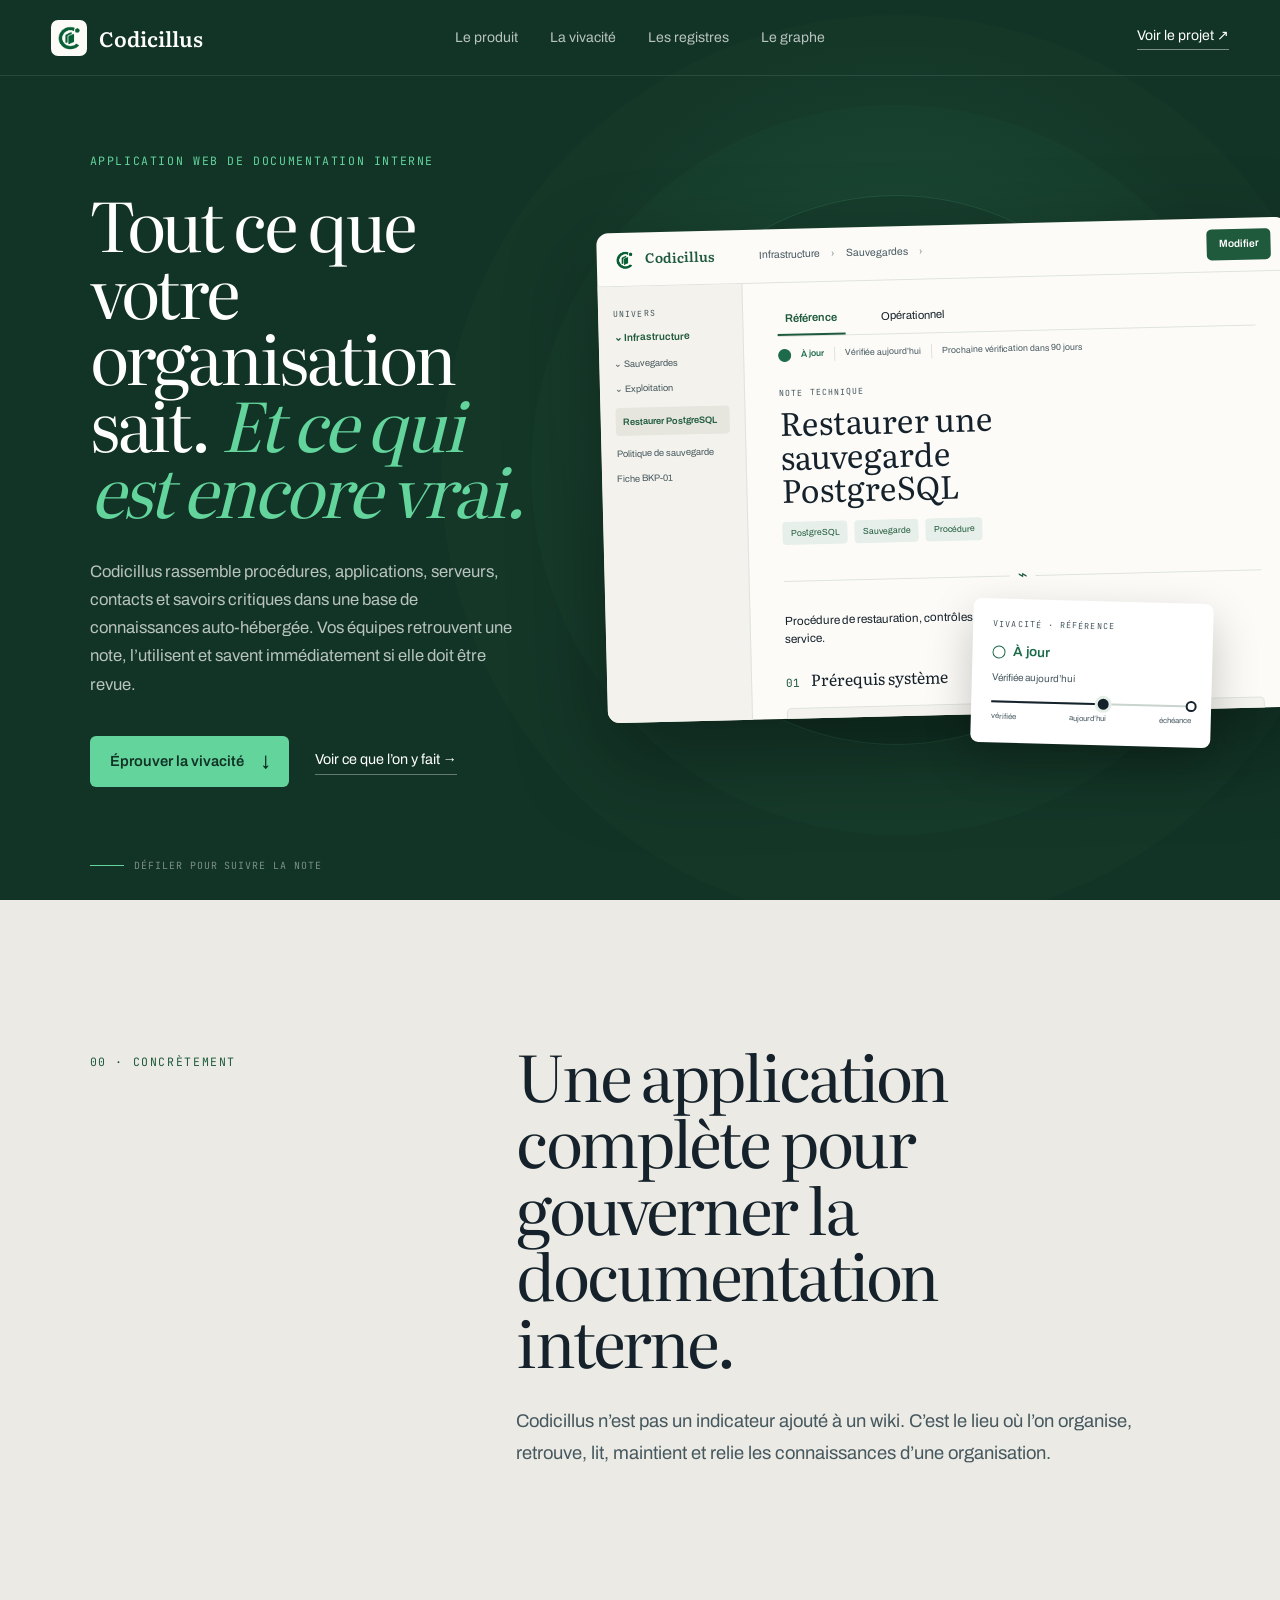
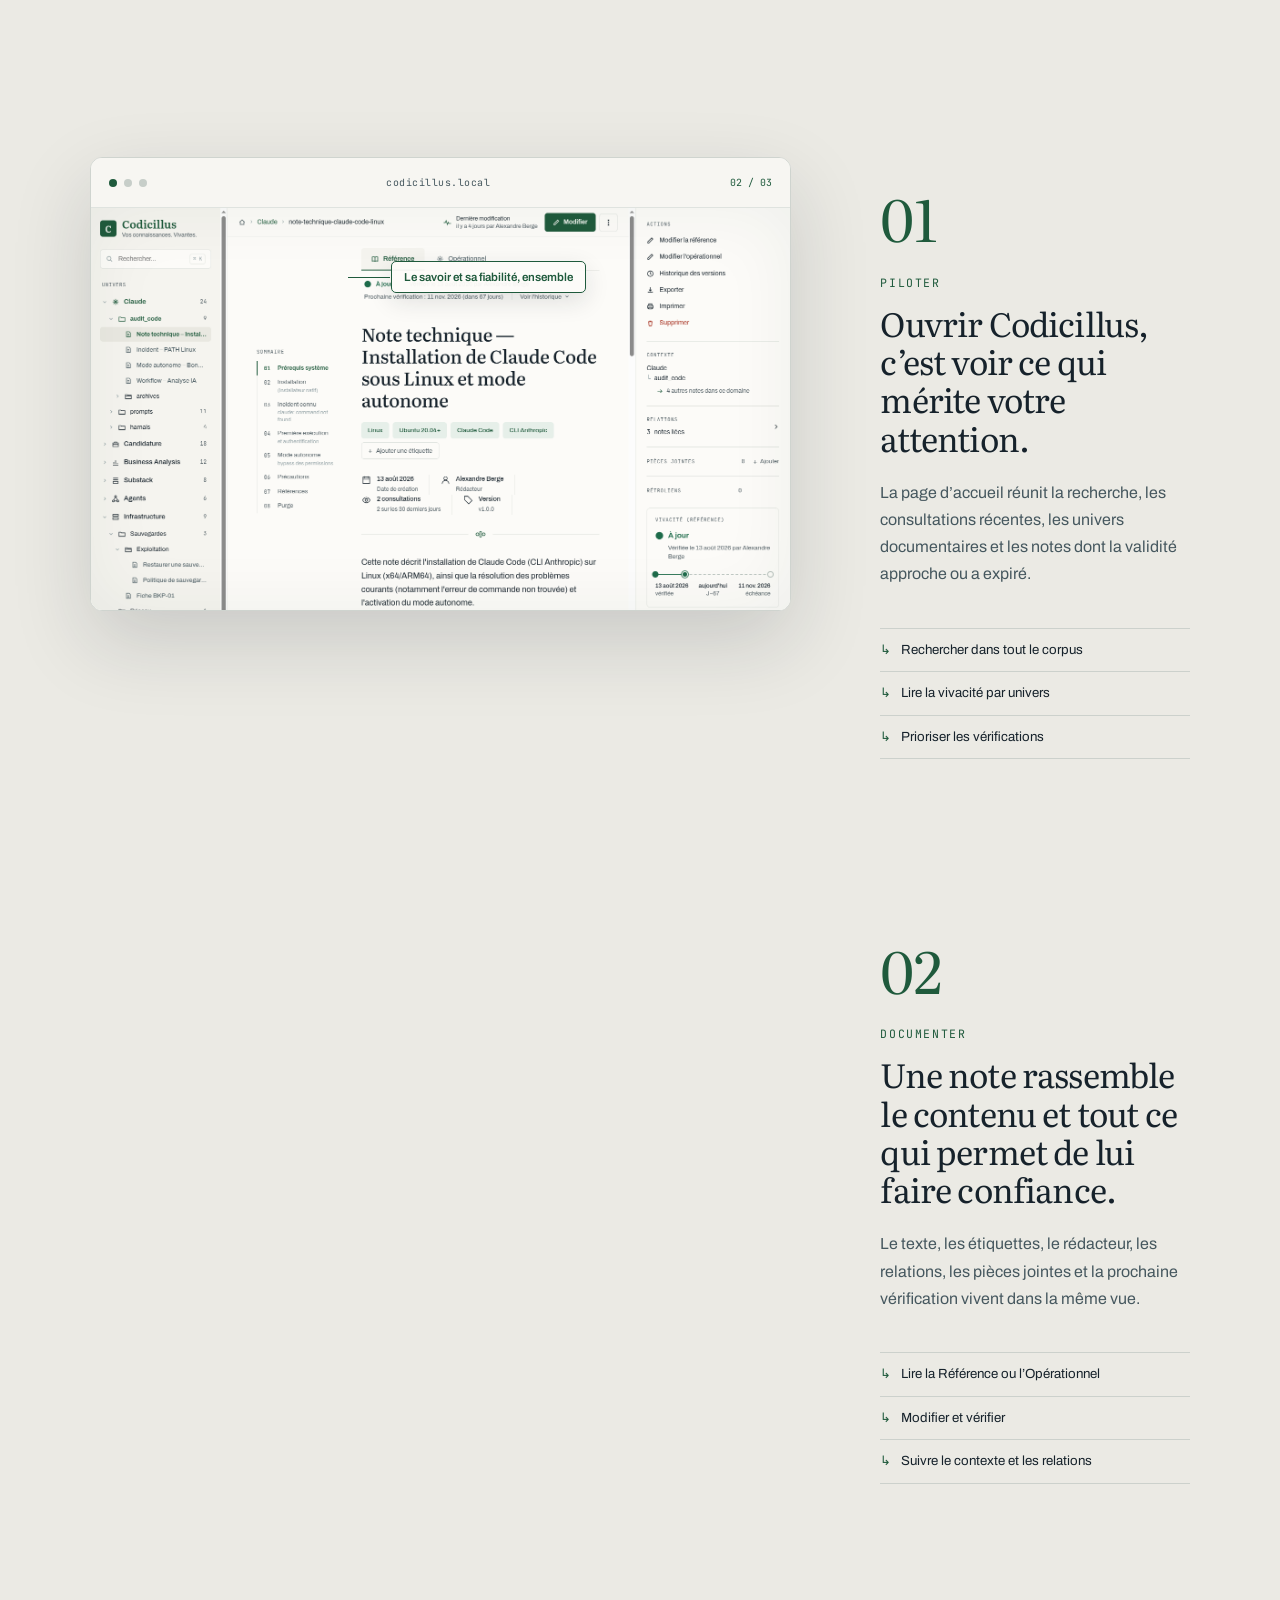
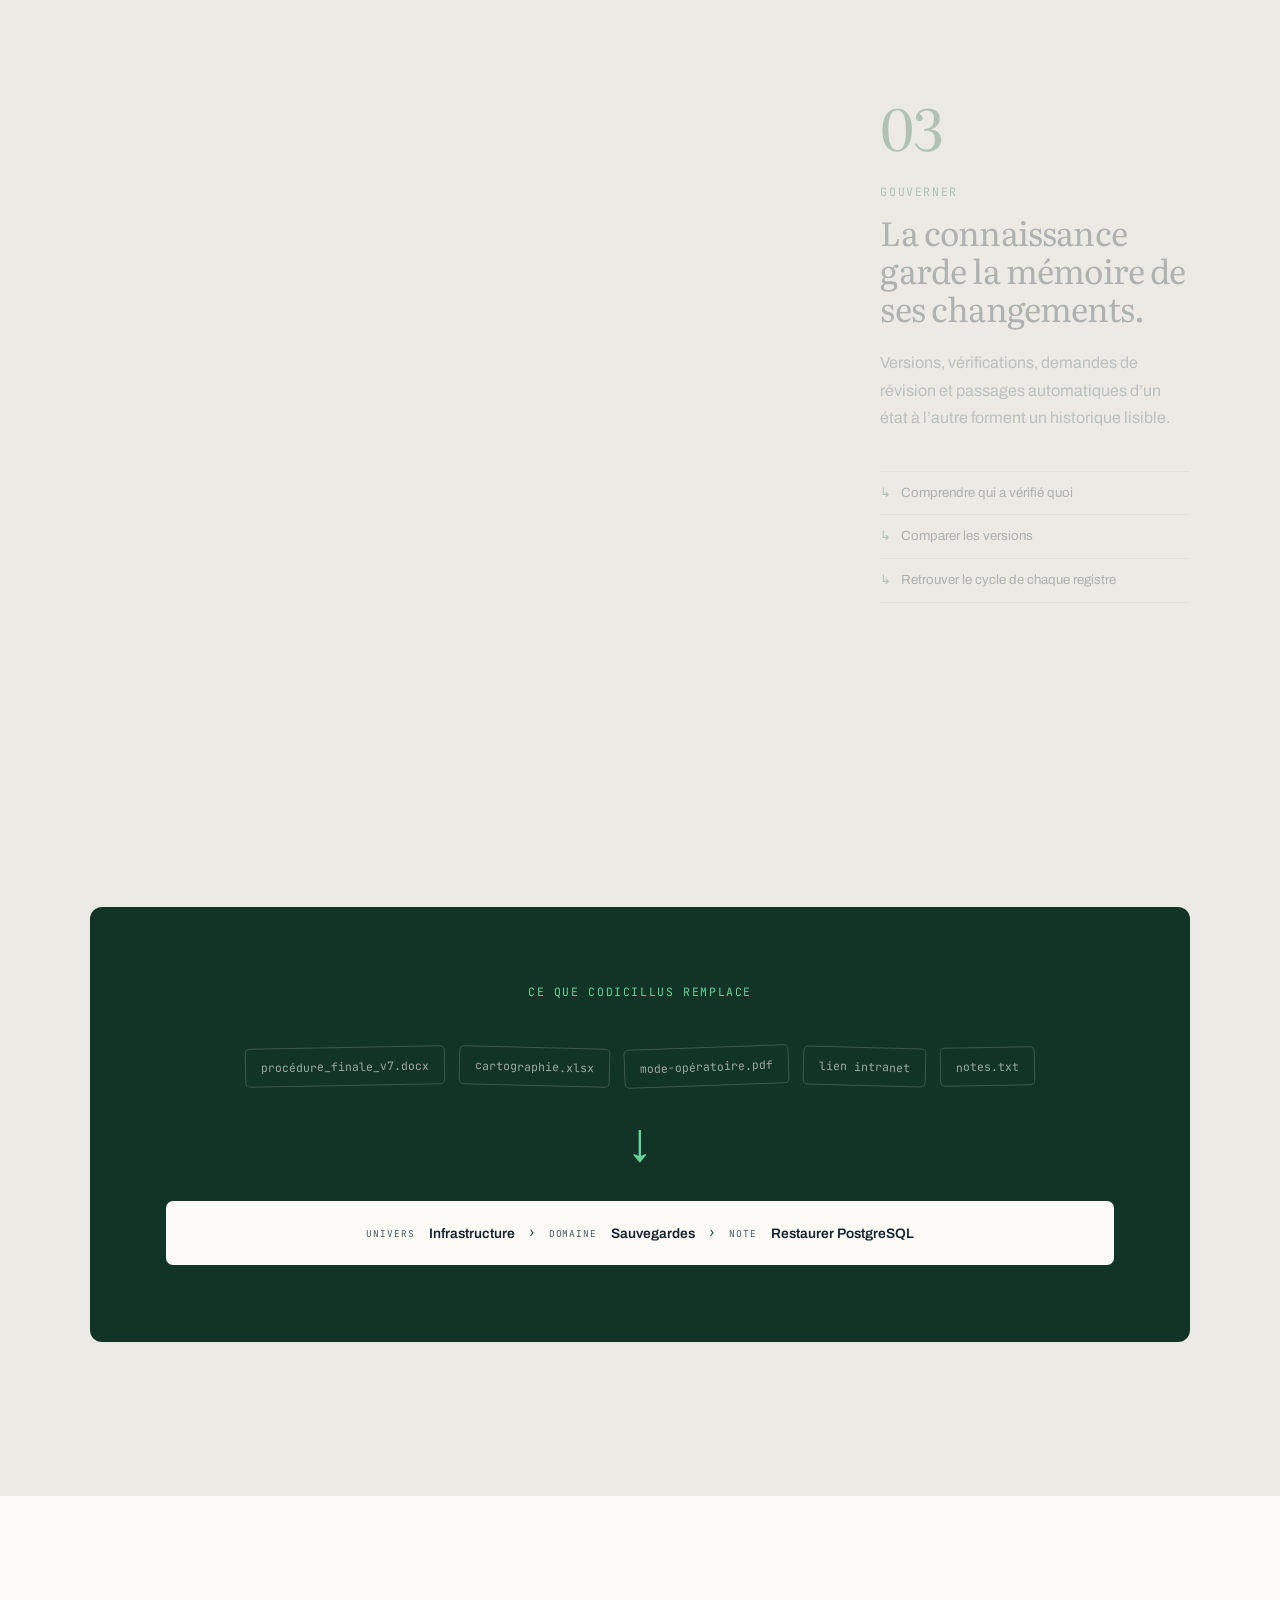
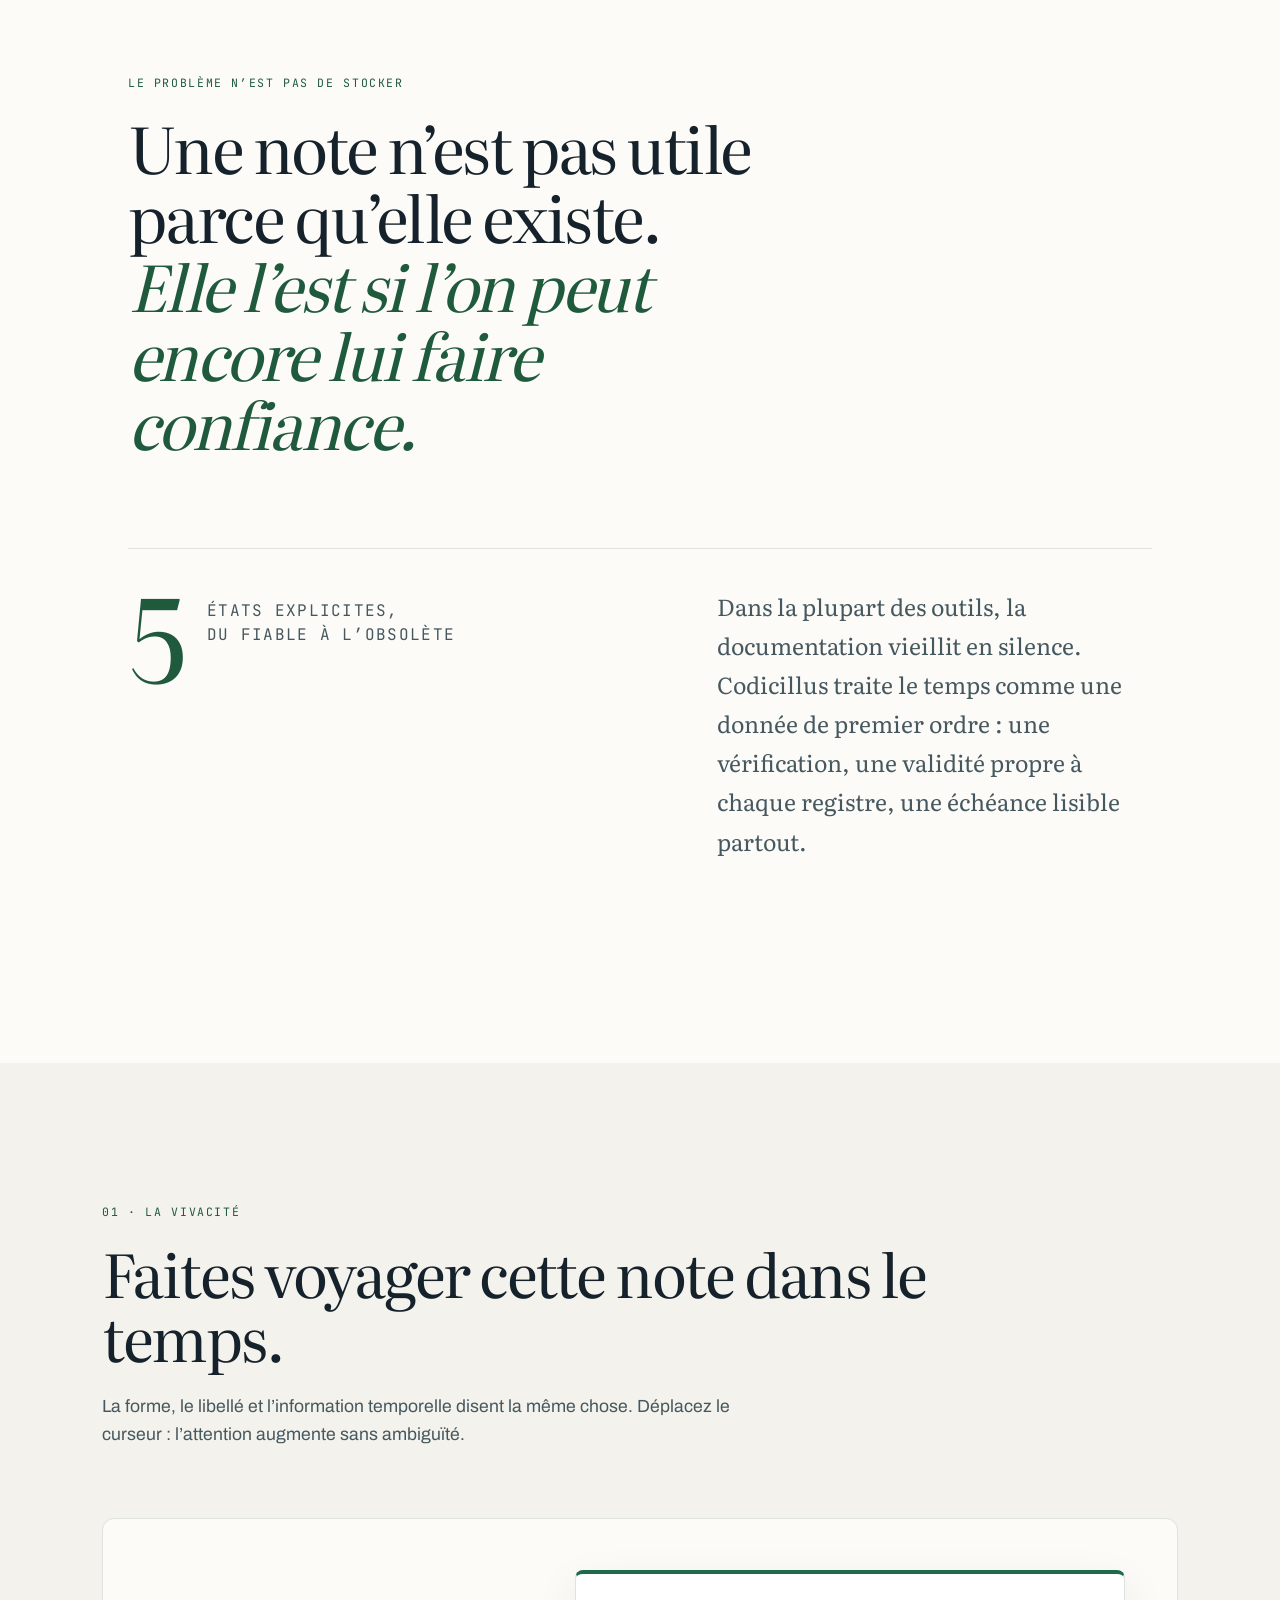
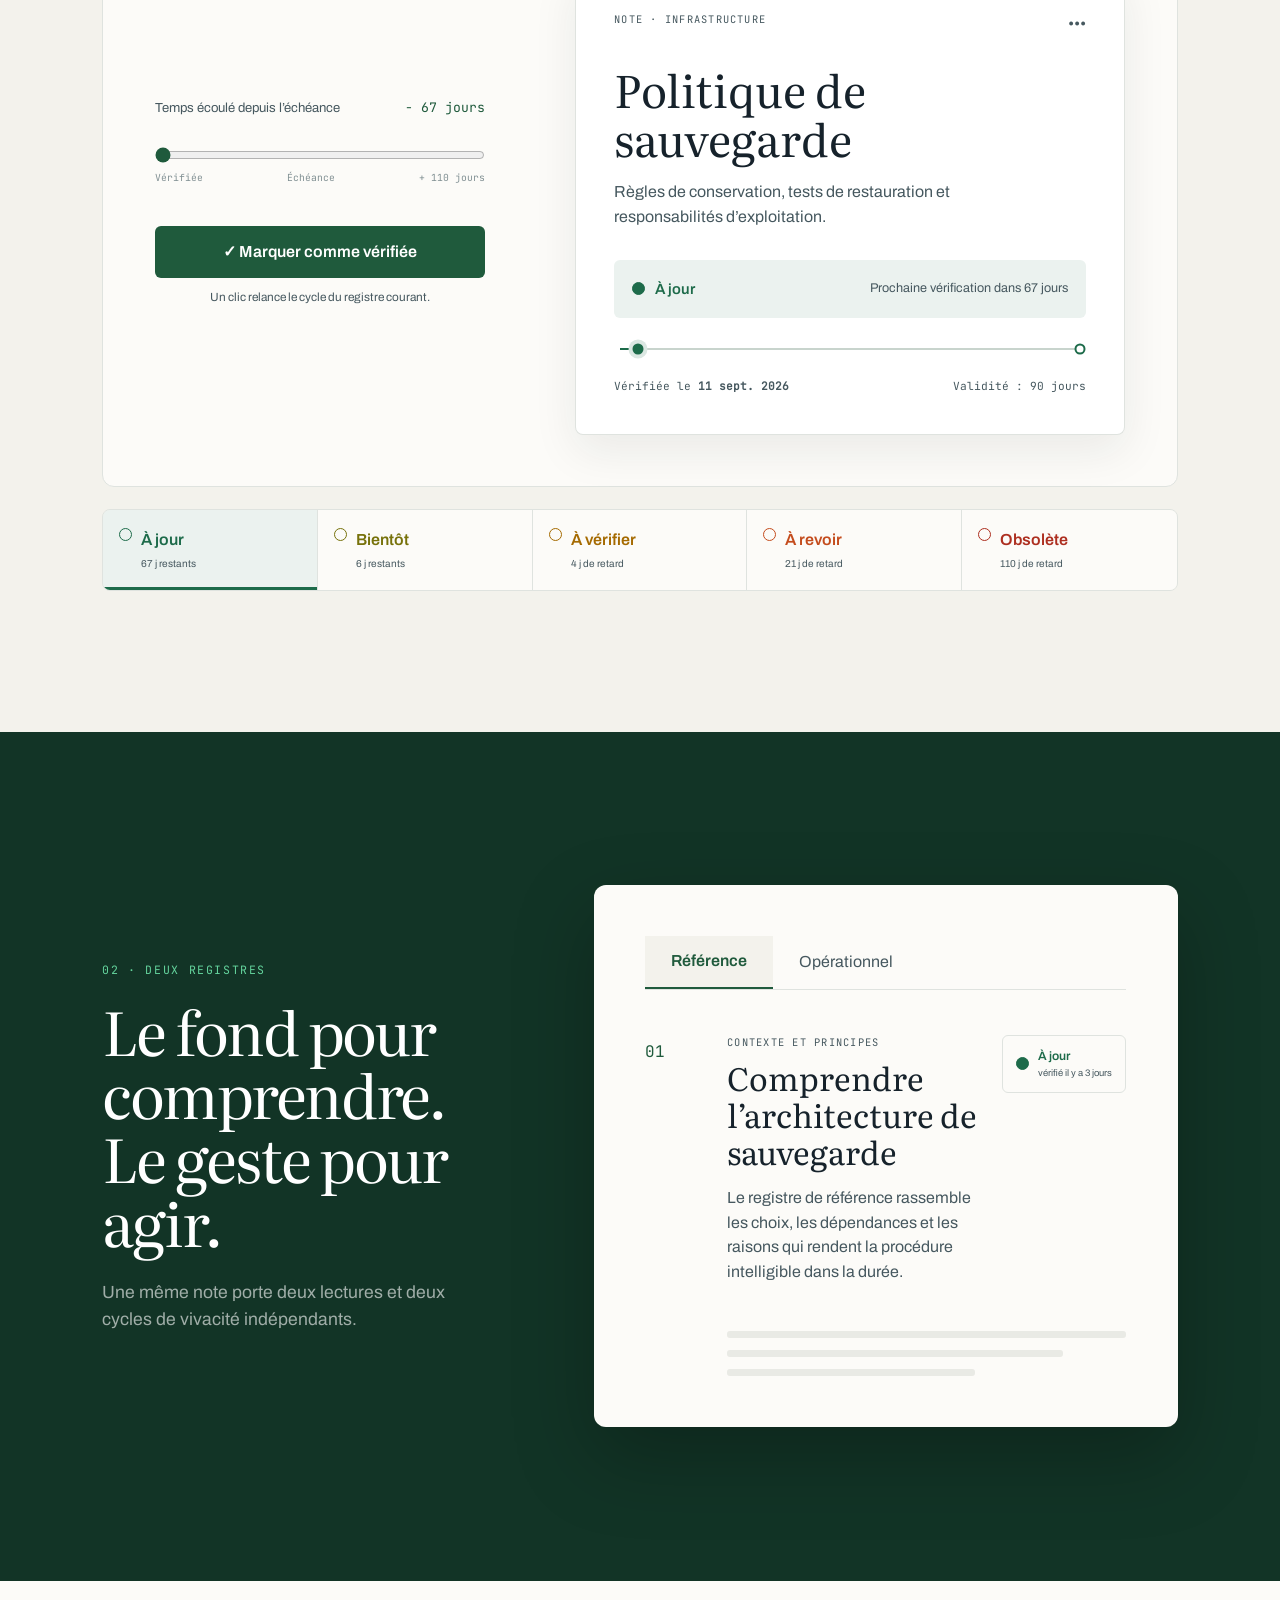
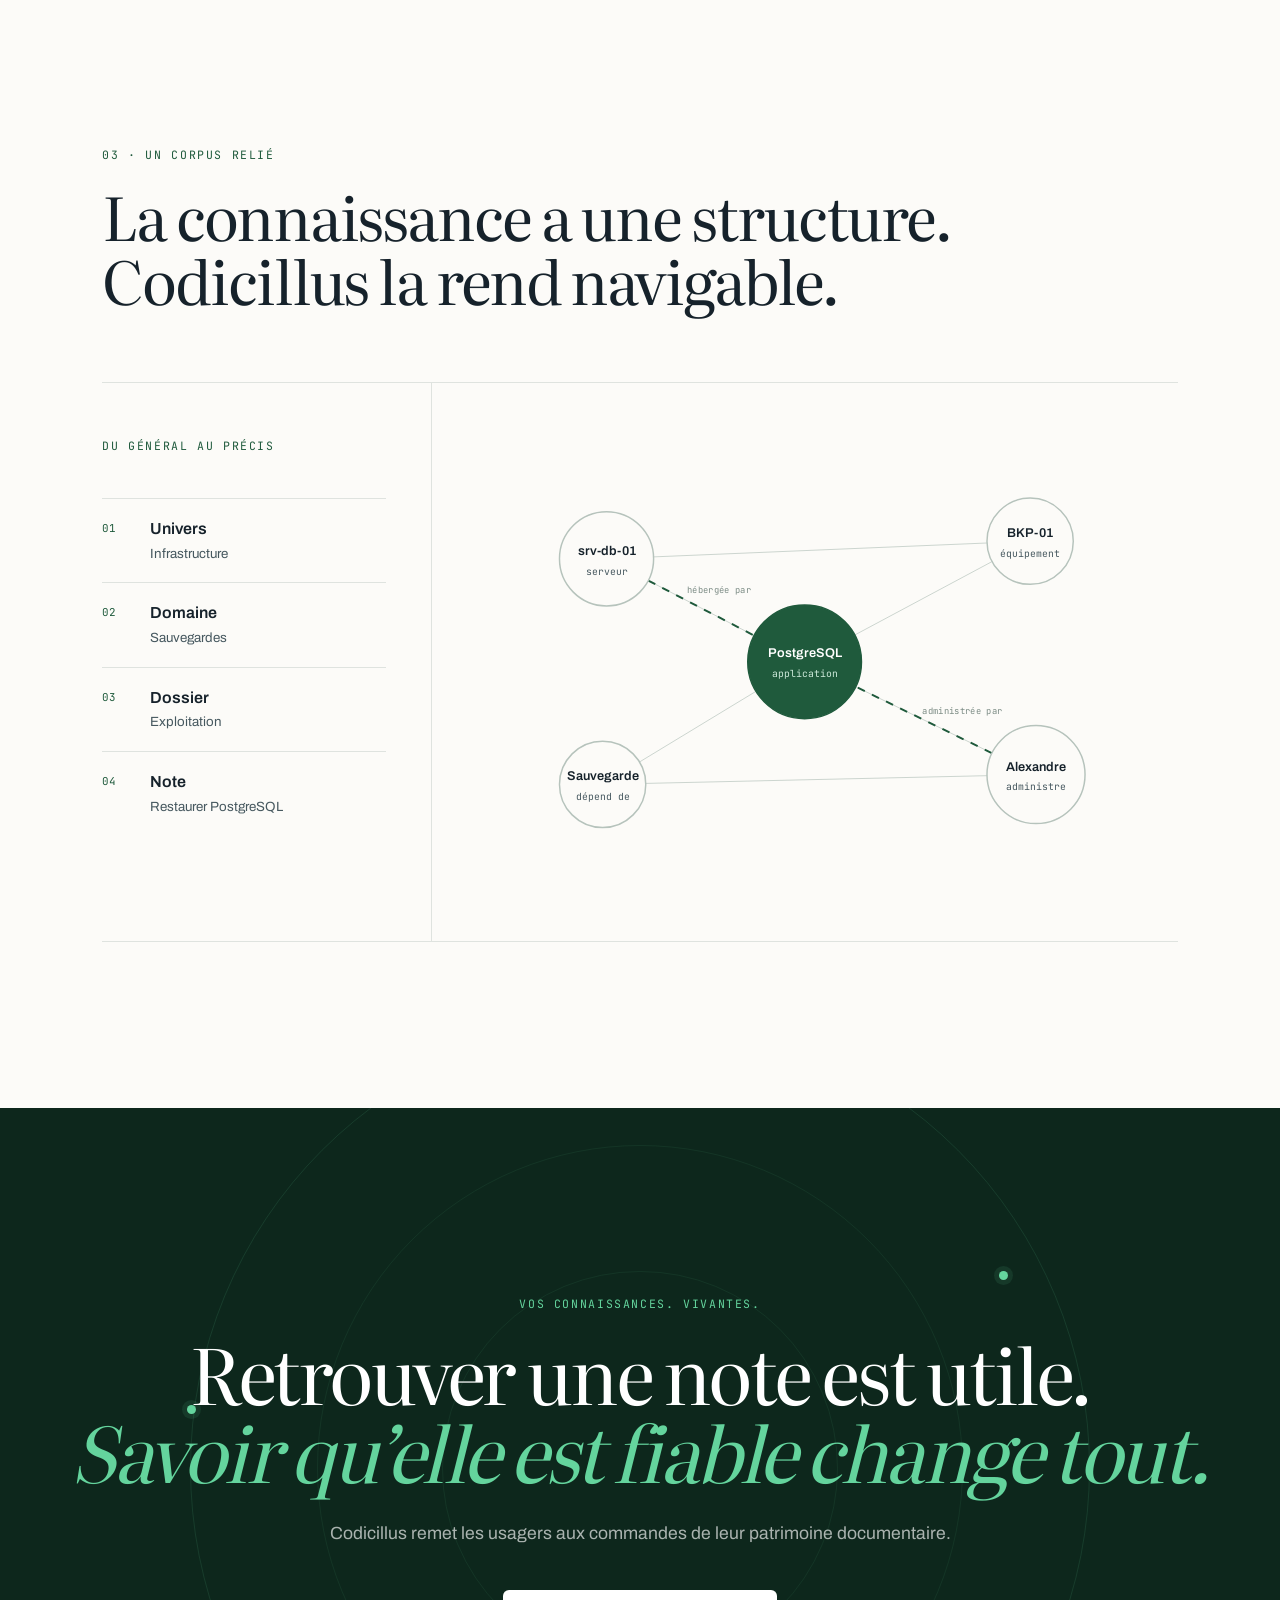
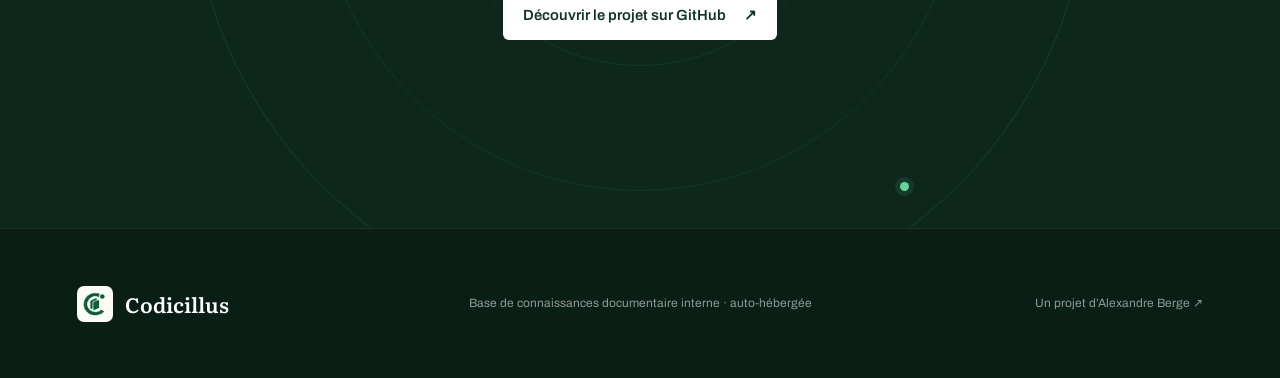
==== commit 5ad93dc3: "Déployer la visite guidée de Codicillus" ====
--- a/codicillus/index.html
+++ b/codicillus/index.html
@@ -8,6 +8,7 @@
   <meta name="theme-color" content="#123426">
   <link rel="icon" type="image/png" href="assets/favicon.png">
   <link rel="stylesheet" href="styles.css">
+  <link rel="stylesheet" href="tour.css">
 </head>
 <body>
   <a class="skip" href="#contenu">Aller au contenu</a>
@@ -18,6 +19,7 @@
       <span>Codicillus</span>
     </a>
     <nav aria-label="Navigation principale">
+      <a href="#produit">Le produit</a>
       <a href="#vivacite">La vivacité</a>
       <a href="#registres">Les registres</a>
       <a href="#graphe">Le graphe</a>
@@ -28,12 +30,12 @@
   <main id="contenu">
     <section class="hero" id="accueil">
       <div class="hero-copy reveal">
-        <p class="eyebrow">Base de connaissances auto-hébergée</p>
-        <h1>La documentation dont vous savez <em>si vous pouvez vous servir.</em></h1>
-        <p class="lead">Codicillus rend la fiabilité documentaire visible au premier regard. Chaque note porte sa date de vérification, sa durée de validité et le bon niveau d’attention.</p>
+        <p class="eyebrow">Application web de documentation interne</p>
+        <h1>Tout ce que votre organisation sait. <em>Et ce qui est encore vrai.</em></h1>
+        <p class="lead">Codicillus rassemble procédures, applications, serveurs, contacts et savoirs critiques dans une base de connaissances auto-hébergée. Vos équipes retrouvent une note, l’utilisent et savent immédiatement si elle doit être revue.</p>
         <div class="hero-actions">
           <a class="button button-primary" href="#vivacite">Éprouver la vivacité <span aria-hidden="true">↓</span></a>
-          <a class="text-link" href="#principe">Comprendre le principe <span aria-hidden="true">→</span></a>
+          <a class="text-link" href="#produit">Voir ce que l’on y fait <span aria-hidden="true">→</span></a>
         </div>
       </div>
 
@@ -83,6 +85,65 @@
       <div class="scroll-cue" aria-hidden="true"><span></span> défiler pour suivre la note</div>
     </section>
 
+    <section class="product-tour" id="produit">
+      <div class="tour-intro reveal">
+        <p class="eyebrow">00 · Concrètement</p>
+        <h2>Une application complète pour gouverner la documentation interne.</h2>
+        <p>Codicillus n’est pas un indicateur ajouté à un wiki. C’est le lieu où l’on organise, retrouve, lit, maintient et relie les connaissances d’une organisation.</p>
+      </div>
+
+      <div class="tour-story">
+        <div class="tour-screen-wrap">
+          <figure class="tour-screen reveal">
+            <div class="tour-browser">
+              <span></span><span></span><span></span>
+              <p>codicillus.local</p>
+              <b id="tour-counter">01 / 03</b>
+            </div>
+            <div class="tour-canvas">
+              <img id="tour-image" src="assets/ecran-accueil.png" alt="Tableau de bord de Codicillus">
+              <div class="tour-focus" id="tour-focus"><span>Le corpus entier, en un regard</span></div>
+            </div>
+          </figure>
+        </div>
+
+        <div class="tour-steps">
+          <article class="tour-step active" data-screen="accueil" tabindex="0">
+            <span class="step-number">01</span>
+            <p class="eyebrow">Piloter</p>
+            <h3>Ouvrir Codicillus, c’est voir ce qui mérite votre attention.</h3>
+            <p>La page d’accueil réunit la recherche, les consultations récentes, les univers documentaires et les notes dont la validité approche ou a expiré.</p>
+            <ul><li>Rechercher dans tout le corpus</li><li>Lire la vivacité par univers</li><li>Prioriser les vérifications</li></ul>
+          </article>
+          <article class="tour-step" data-screen="note" tabindex="0">
+            <span class="step-number">02</span>
+            <p class="eyebrow">Documenter</p>
+            <h3>Une note rassemble le contenu et tout ce qui permet de lui faire confiance.</h3>
+            <p>Le texte, les étiquettes, le rédacteur, les relations, les pièces jointes et la prochaine vérification vivent dans la même vue.</p>
+            <ul><li>Lire la Référence ou l’Opérationnel</li><li>Modifier et vérifier</li><li>Suivre le contexte et les relations</li></ul>
+          </article>
+          <article class="tour-step" data-screen="historique" tabindex="0">
+            <span class="step-number">03</span>
+            <p class="eyebrow">Gouverner</p>
+            <h3>La connaissance garde la mémoire de ses changements.</h3>
+            <p>Versions, vérifications, demandes de révision et passages automatiques d’un état à l’autre forment un historique lisible.</p>
+            <ul><li>Comprendre qui a vérifié quoi</li><li>Comparer les versions</li><li>Retrouver le cycle de chaque registre</li></ul>
+          </article>
+        </div>
+      </div>
+
+      <div class="product-definition reveal">
+        <p class="eyebrow">Ce que Codicillus remplace</p>
+        <div class="scattered" aria-label="Sources documentaires dispersées">
+          <span>procédure_finale_v7.docx</span><span>cartographie.xlsx</span><span>mode-opératoire.pdf</span><span>lien intranet</span><span>notes.txt</span>
+        </div>
+        <div class="definition-arrow" aria-hidden="true">↓</div>
+        <div class="structured">
+          <span>UNIVERS</span><b>Infrastructure</b><i>›</i><span>DOMAINE</span><b>Sauvegardes</b><i>›</i><span>NOTE</span><b>Restaurer PostgreSQL</b>
+        </div>
+      </div>
+    </section>
+
     <section class="manifesto" id="principe">
       <p class="eyebrow reveal">Le problème n’est pas de stocker</p>
       <h2 class="reveal">Une note n’est pas utile parce qu’elle existe.<br><em>Elle l’est si l’on peut encore lui faire confiance.</em></h2>
@@ -205,5 +266,6 @@
   </footer>
 
   <script src="script.js"></script>
+  <script src="tour.js"></script>
 </body>
 </html>
--- a/codicillus/tour.css
+++ b/codicillus/tour.css
@@ -0,0 +1,4 @@
+.product-tour{padding:clamp(100px,12vw,185px) clamp(24px,7vw,120px);background:#ebeae4;overflow:clip}.tour-intro{display:grid;grid-template-columns:minmax(220px,.65fr) 1.35fr;column-gap:8vw;align-items:start;margin-bottom:110px}.tour-intro .eyebrow{grid-column:1}.tour-intro h2{grid-column:2;font:400 clamp(2.8rem,5vw,5.5rem)/1.04 var(--serif);letter-spacing:-.045em;margin:-12px 0 32px;max-width:15ch}.tour-intro>p:last-child{grid-column:2;color:var(--ink-2);font-size:1.15rem;line-height:1.7;max-width:62ch}.tour-story{display:grid;grid-template-columns:minmax(0,1.55fr) minmax(310px,.65fr);gap:clamp(40px,7vw,110px);align-items:start}.tour-screen-wrap{position:sticky;top:7vh;height:86vh;display:grid;align-items:center}.tour-screen{margin:0;background:var(--paper);border:1px solid #cfd4cf;border-radius:12px;box-shadow:0 30px 80px rgba(22,34,43,.16);overflow:hidden;transform:none}.tour-browser{height:50px;background:#f7f6f2;border-bottom:1px solid var(--line);display:flex;align-items:center;gap:7px;padding:0 18px;color:var(--ink-2)}.tour-browser>span{width:8px;height:8px;border-radius:50%;background:#c7cec9}.tour-browser>span:first-child{background:var(--green)}.tour-browser p{margin:0 auto;font:400 .62rem var(--mono);letter-spacing:.05em}.tour-browser b{font:400 .62rem var(--mono);color:var(--green)}.tour-canvas{position:relative;aspect-ratio:1.74;background:var(--paper);overflow:hidden}.tour-canvas:after{content:"";position:absolute;inset:0;box-shadow:inset 0 0 70px rgba(18,52,38,.06);pointer-events:none}.tour-canvas img{display:block;width:100%;height:100%;object-fit:cover;object-position:left top;transition:opacity .28s ease,transform .7s cubic-bezier(.2,.8,.2,1)}.tour-canvas img.changing{opacity:.12;transform:scale(1.015)}.tour-focus{position:absolute;z-index:2;left:52%;top:22%;border:1px solid var(--green);background:rgba(252,251,248,.94);color:var(--green);padding:9px 12px;border-radius:5px;box-shadow:0 8px 24px rgba(22,34,43,.12);font:600 .72rem var(--sans);transition:left .45s ease,top .45s ease}.tour-focus:before{content:"";position:absolute;left:-44px;top:50%;width:42px;height:1px;background:var(--green)}.tour-steps{padding:12vh 0}.tour-step{min-height:82vh;display:flex;flex-direction:column;justify-content:center;opacity:.28;transition:opacity .35s ease;outline:none}.tour-step.active,.tour-step:focus{opacity:1}.step-number{font:400 3.6rem/1 var(--serif);color:var(--green);margin-bottom:28px}.tour-step .eyebrow{margin-bottom:14px}.tour-step h3{font:500 clamp(1.8rem,2.6vw,2.8rem)/1.15 var(--serif);letter-spacing:-.025em;margin-bottom:22px}.tour-step>p:not(.eyebrow){color:var(--ink-2);line-height:1.7}.tour-step ul{list-style:none;padding:0;margin:24px 0 0;border-top:1px solid #ccd1cc}.tour-step li{padding:11px 0;border-bottom:1px solid #ccd1cc;font-size:.83rem}.tour-step li:before{content:"↳";color:var(--green);margin-right:10px}.product-definition{margin-top:80px;background:var(--green-dark);color:white;border-radius:12px;padding:clamp(32px,6vw,85px);text-align:center}.product-definition .eyebrow{color:var(--green-bright)}.scattered{display:flex;flex-wrap:wrap;justify-content:center;gap:14px;margin:48px auto 30px;max-width:900px}.scattered span{padding:11px 15px;border:1px solid rgba(255,255,255,.18);border-radius:5px;color:rgba(255,255,255,.58);font:400 .72rem var(--mono);transform:rotate(var(--tilt,-1deg))}.scattered span:nth-child(2n){--tilt:1.5deg}.scattered span:nth-child(3n){--tilt:-2deg}.definition-arrow{font-size:2.2rem;color:var(--green-bright);margin:5px 0 30px}.structured{display:flex;align-items:center;justify-content:center;flex-wrap:wrap;gap:14px;background:var(--paper);color:var(--ink);padding:20px;border-radius:7px}.structured span{font:400 .59rem var(--mono);letter-spacing:.1em;color:var(--ink-2)}.structured b{font:600 .86rem var(--sans)}.structured i{font-style:normal;color:var(--green)}
+@media(max-width:1050px){.tour-intro{grid-template-columns:1fr}.tour-intro .eyebrow,.tour-intro h2,.tour-intro>p:last-child{grid-column:1}.tour-intro h2{margin-top:0}.tour-story{grid-template-columns:1fr}.tour-screen-wrap{position:sticky;top:70px;height:auto;z-index:3;background:#ebeae4;padding:15px 0}.tour-steps{padding:0}.tour-step{min-height:70vh;padding-top:32vh}.tour-canvas{aspect-ratio:1.7}}
+@media(max-width:720px){.product-tour{padding-left:20px;padding-right:20px}.tour-intro{margin-bottom:65px}.tour-intro h2{font-size:2.8rem}.tour-browser{height:38px}.tour-screen-wrap{top:60px}.tour-focus{display:none}.tour-step{min-height:78vh;padding-top:38vh}.tour-step h3{font-size:1.8rem}.structured{align-items:flex-start;flex-direction:column;text-align:left}.structured i{transform:rotate(90deg);align-self:center}}
+@media(prefers-reduced-motion:reduce){.tour-canvas img,.tour-step{transition:none}.tour-screen-wrap{position:relative;top:auto;height:auto}.tour-step{min-height:auto;padding:70px 0;opacity:1}}
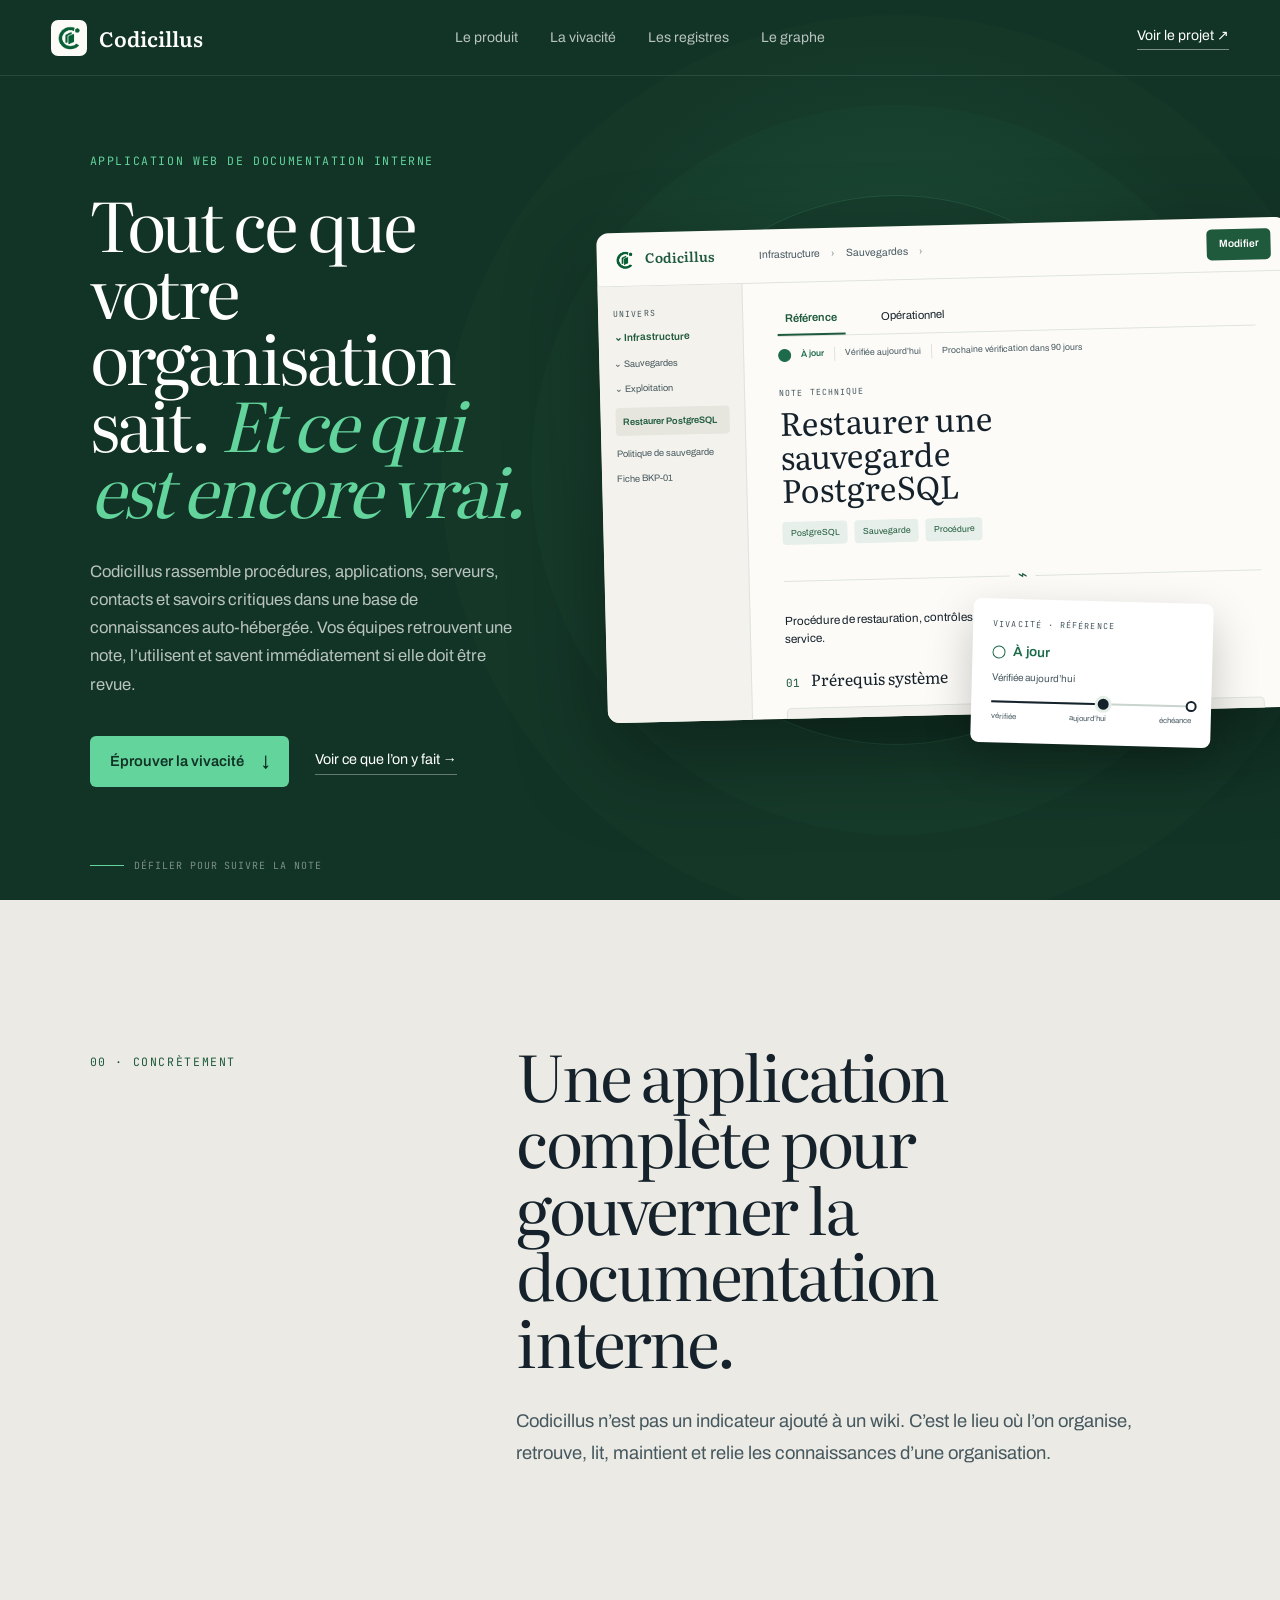
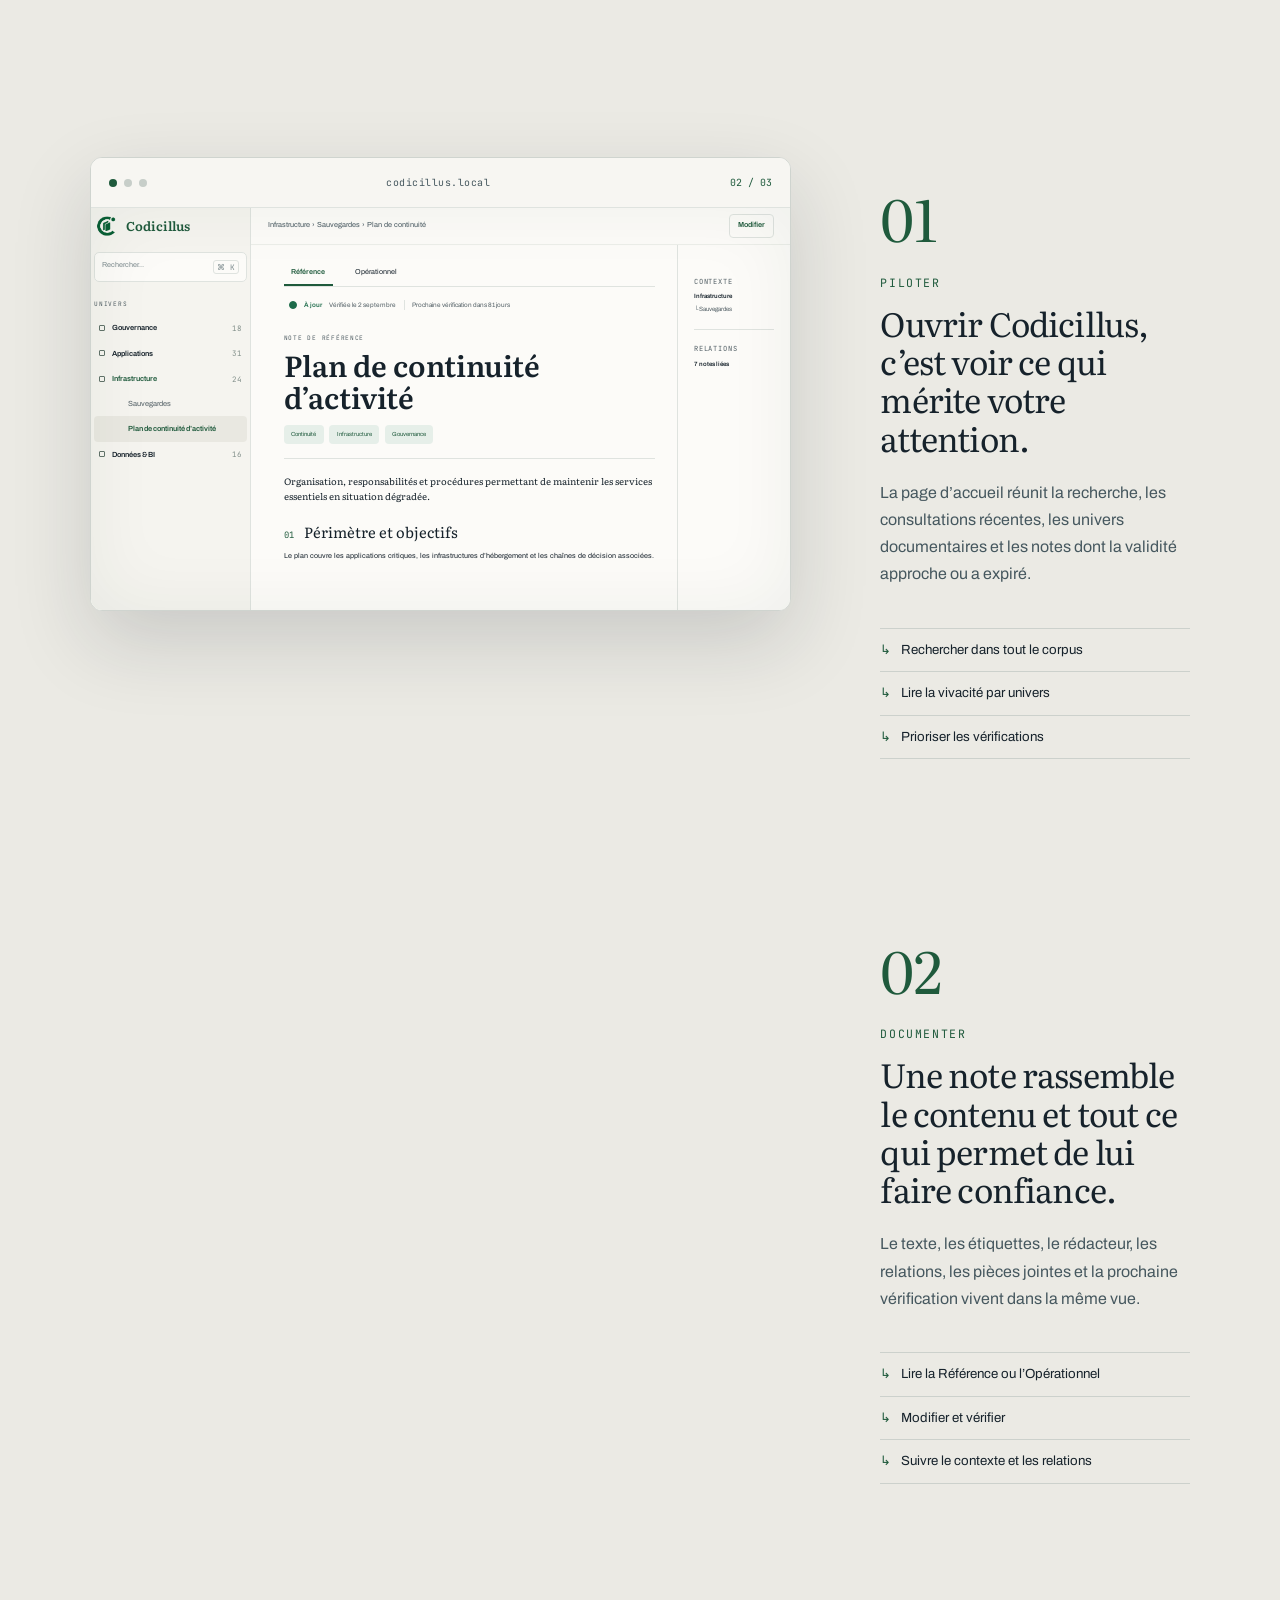
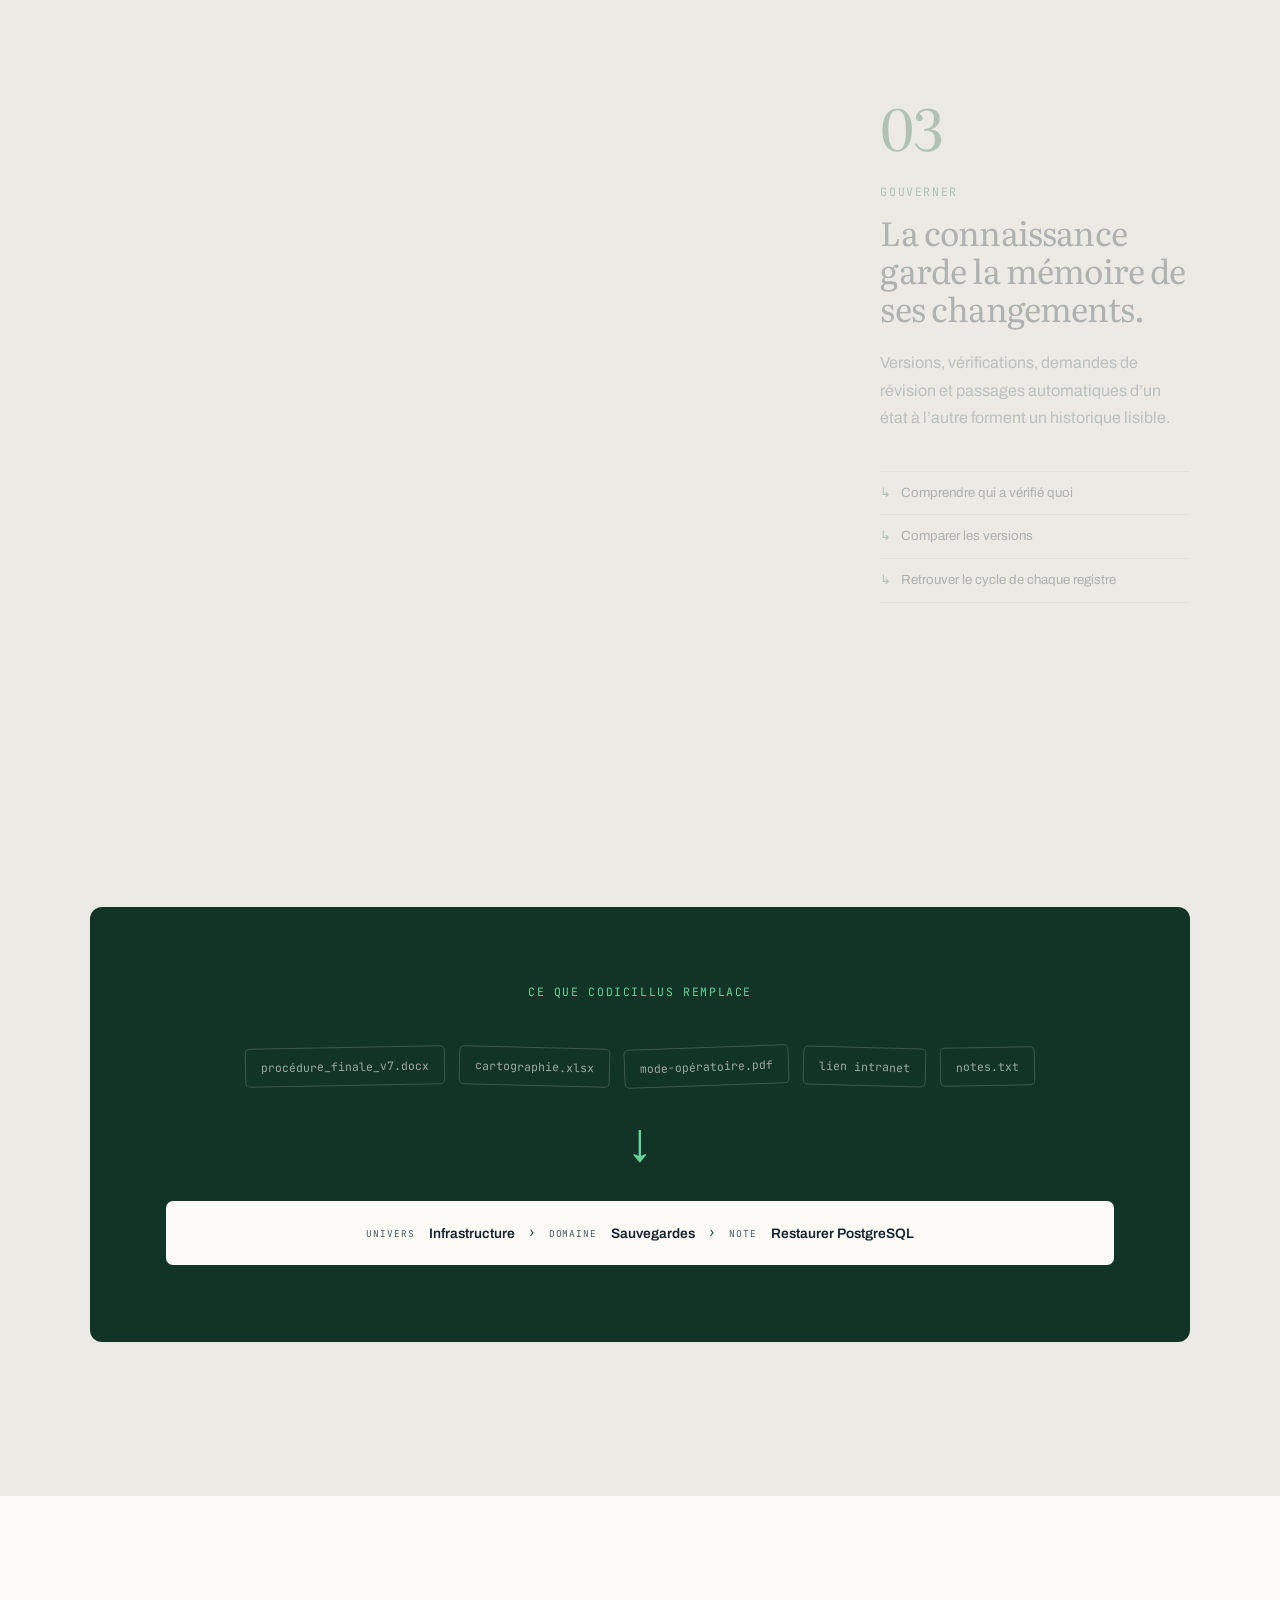
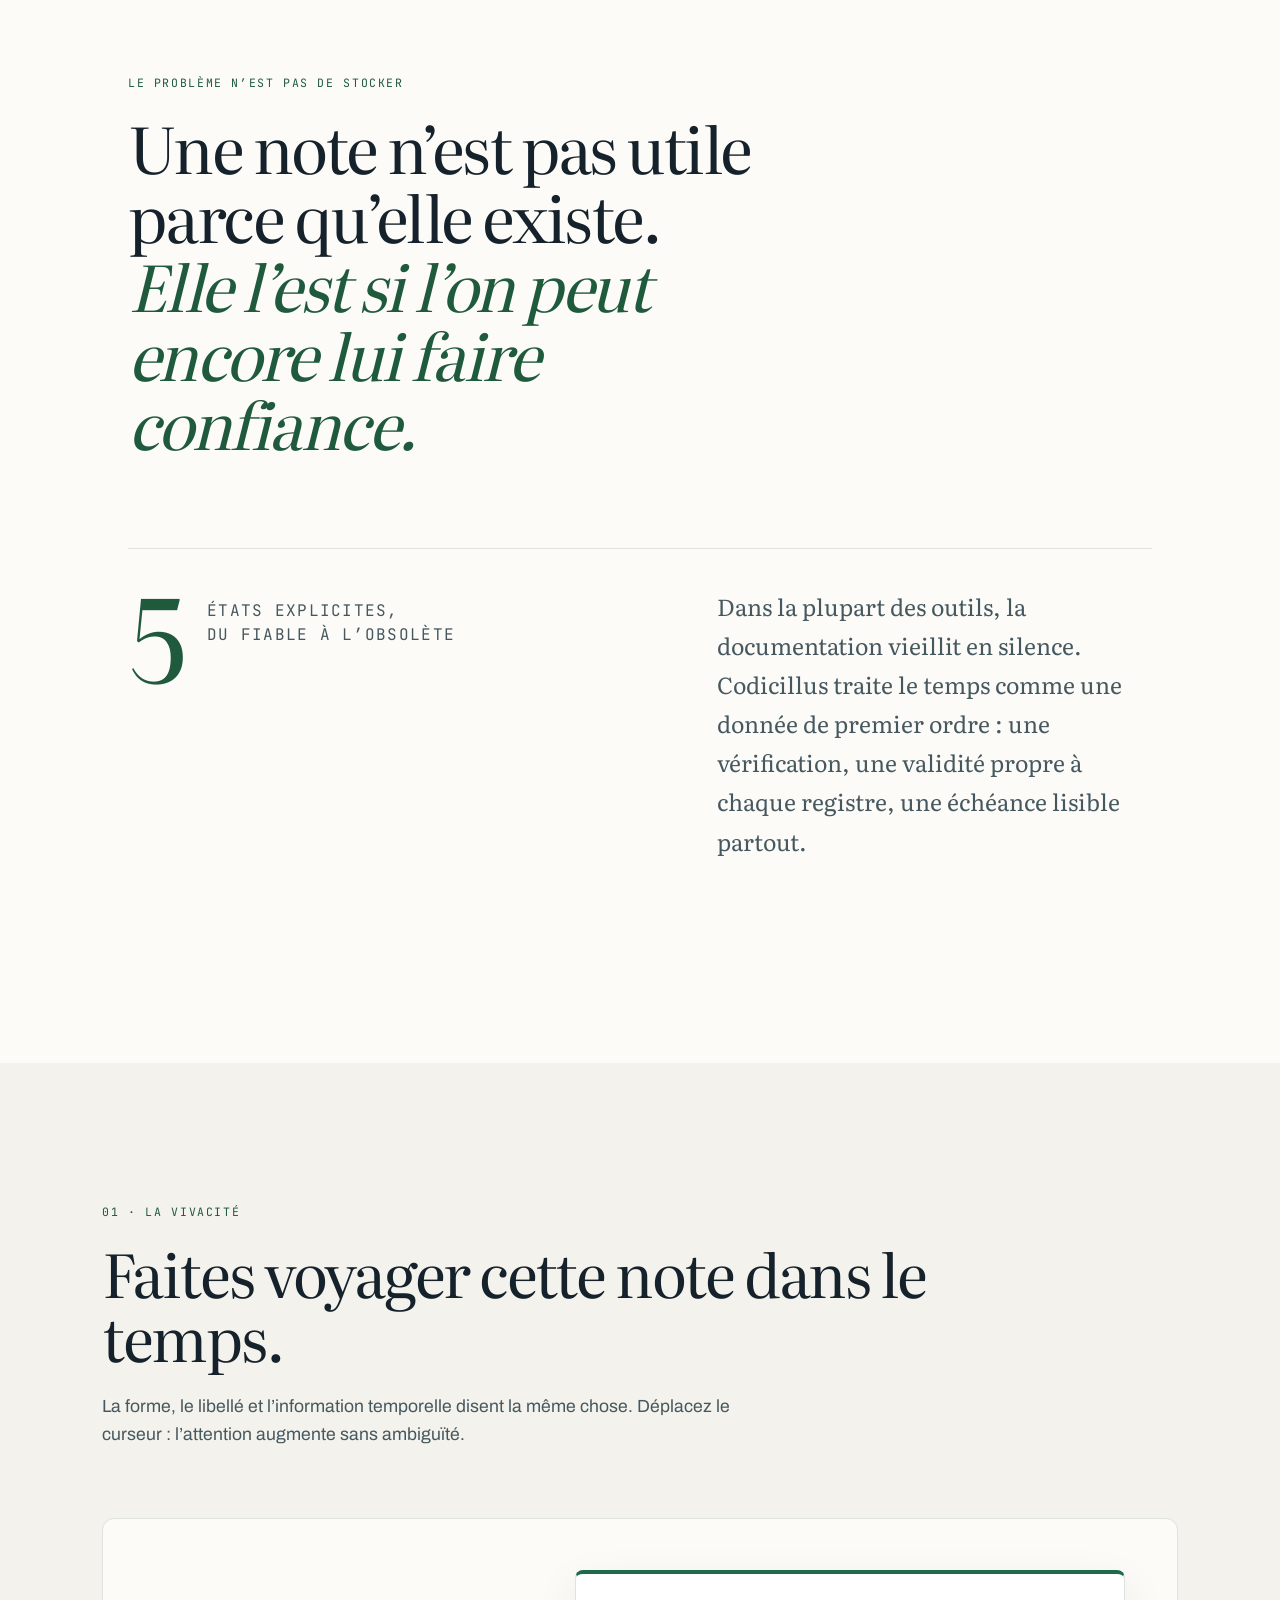
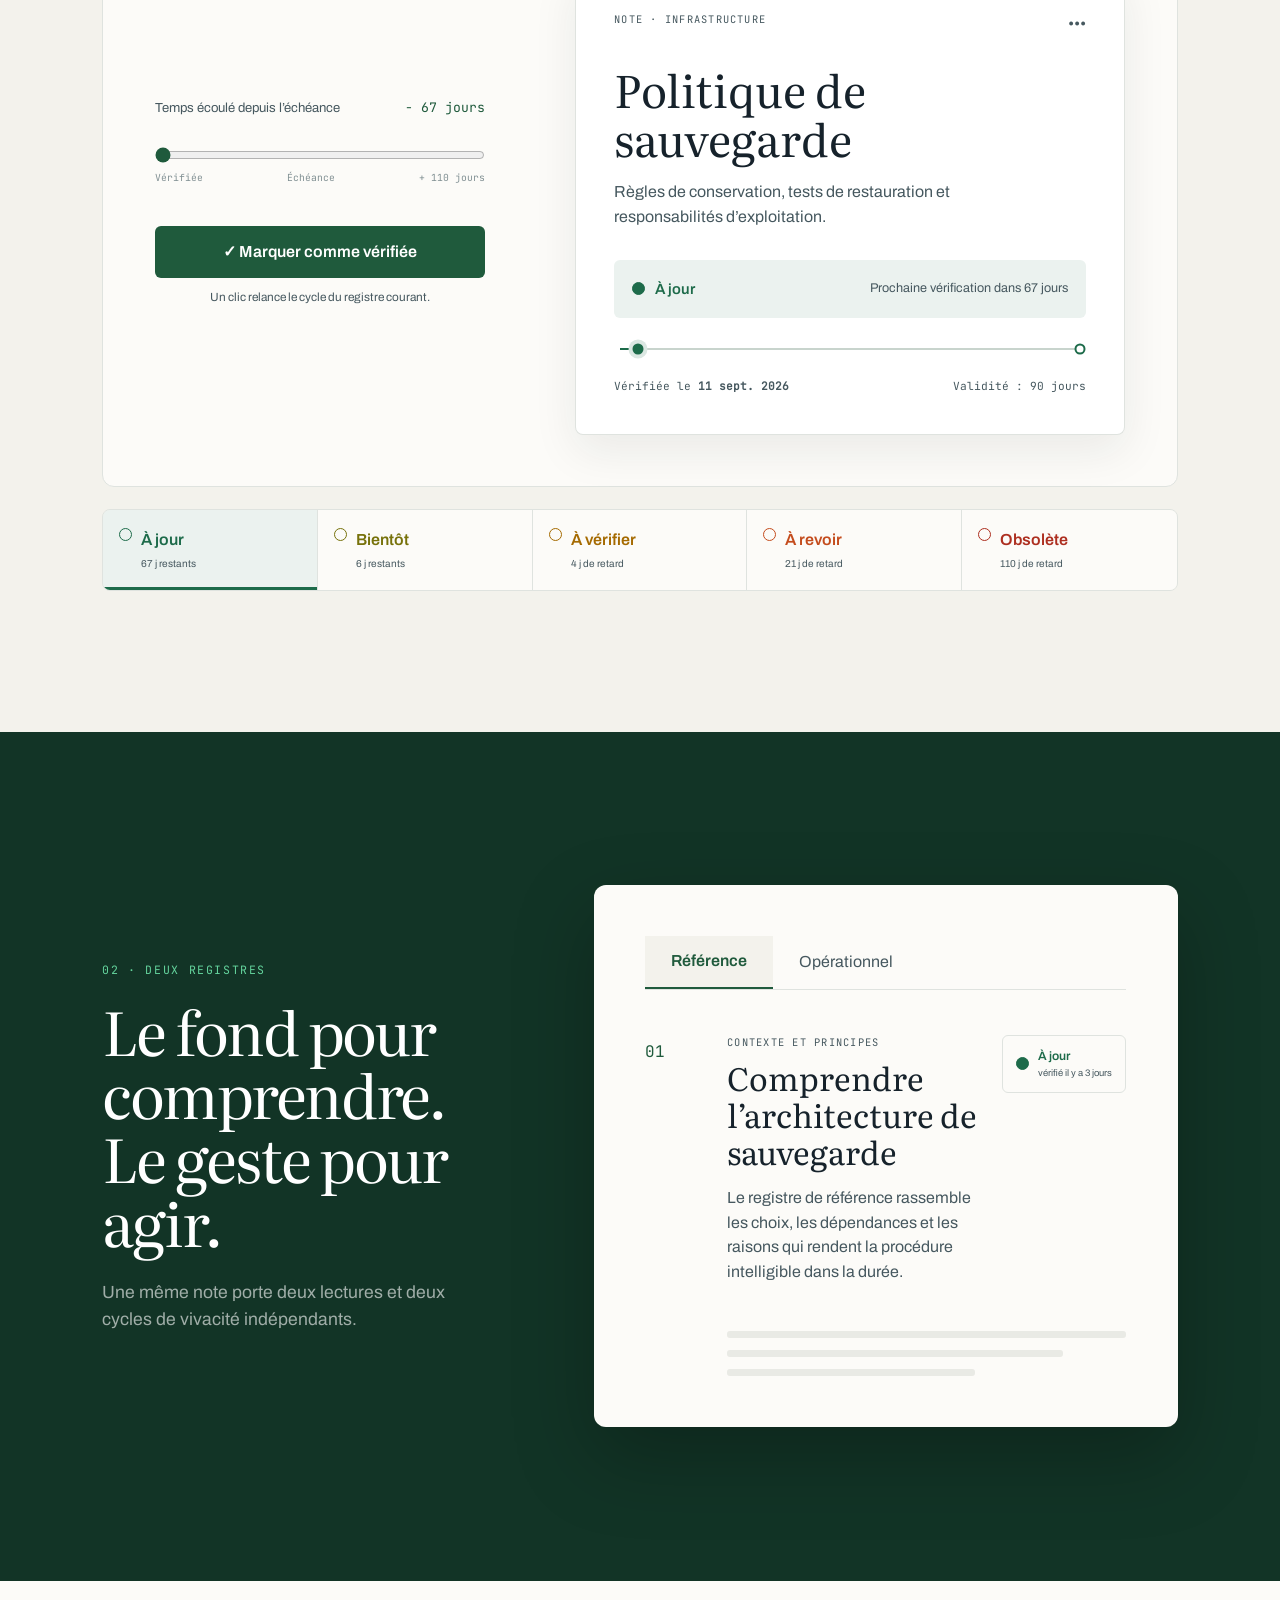
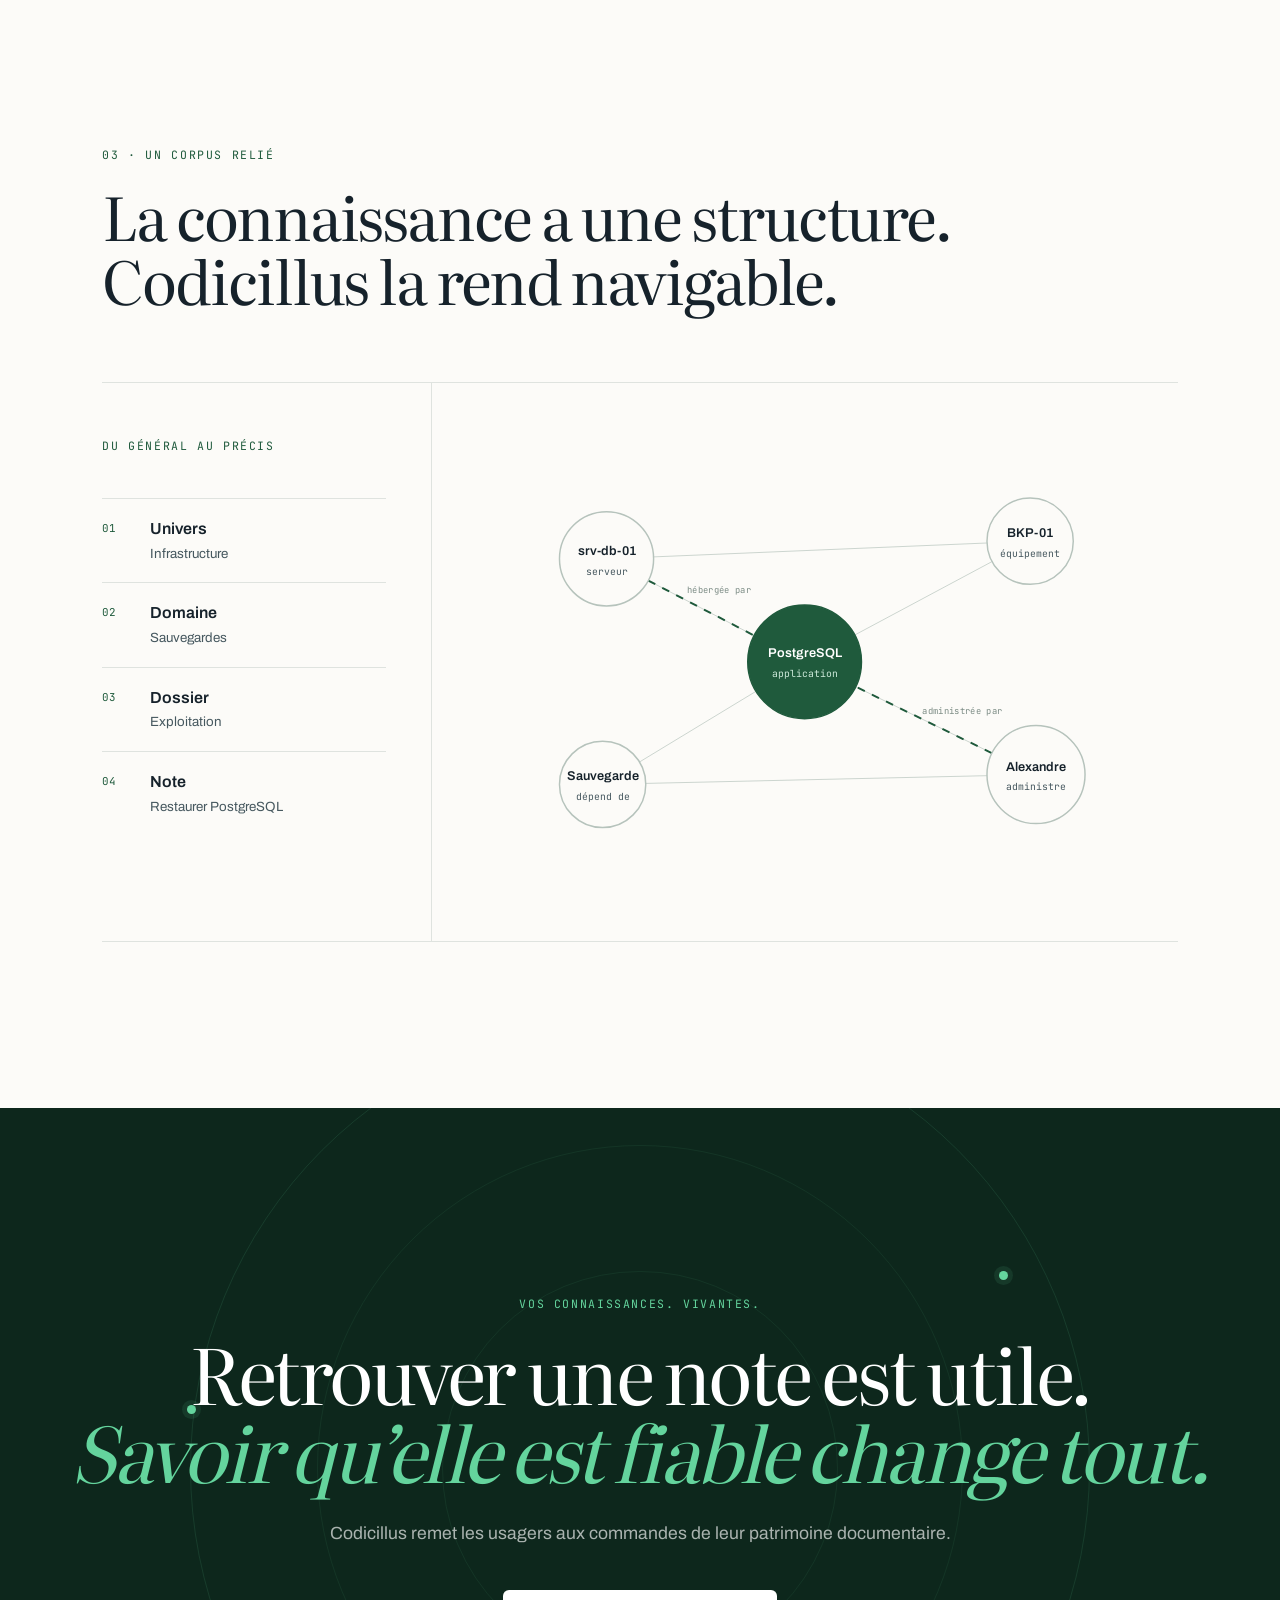
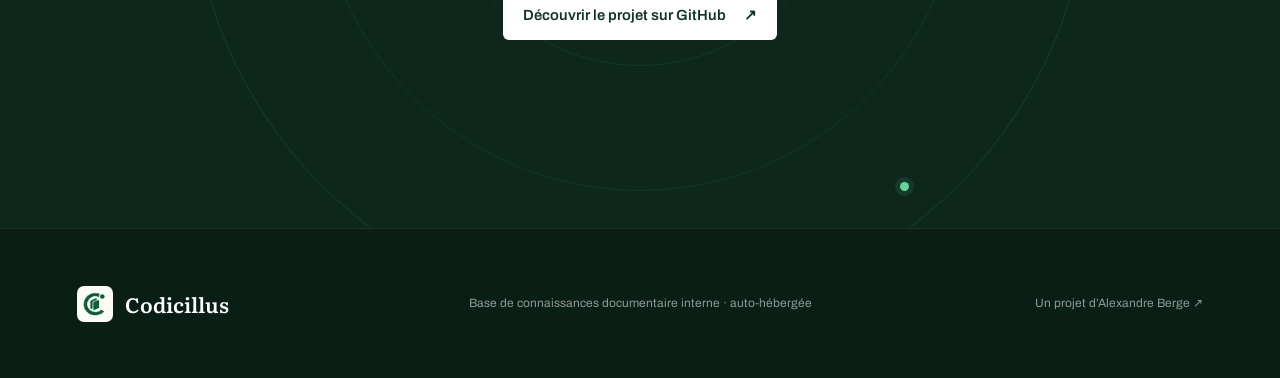
==== commit 7fbd521d: "Publier une démonstration sans données personnelles" ====
--- a/codicillus/index.html
+++ b/codicillus/index.html
@@ -101,8 +101,39 @@
               <b id="tour-counter">01 / 03</b>
             </div>
             <div class="tour-canvas">
-              <img id="tour-image" src="assets/ecran-accueil.png" alt="Tableau de bord de Codicillus">
-              <div class="tour-focus" id="tour-focus"><span>Le corpus entier, en un regard</span></div>
+              <div class="demo-app" id="demo-app" aria-label="Démonstration de l’interface Codicillus">
+                <aside class="demo-sidebar">
+                  <div class="demo-brand"><img src="assets/logo.png" alt=""><b>Codicillus</b></div>
+                  <div class="demo-search">Rechercher… <kbd>⌘ K</kbd></div>
+                  <p>UNIVERS</p>
+                  <ul>
+                    <li><i></i><b>Gouvernance</b><small>18</small></li>
+                    <li><i></i><b>Applications</b><small>31</small></li>
+                    <li class="open"><i></i><b>Infrastructure</b><small>24</small></li>
+                    <li class="child">Sauvegardes</li>
+                    <li class="child active">Plan de continuité d’activité</li>
+                    <li><i></i><b>Données &amp; BI</b><small>16</small></li>
+                  </ul>
+                </aside>
+                <div class="demo-workspace" id="demo-workspace">
+                  <div class="demo-header"><span>Accueil</span><button type="button">+ Créer</button></div>
+                  <div class="demo-dashboard">
+                    <h3>Votre documentation, aujourd’hui.</h3>
+                    <p class="demo-lead">89 notes dans quatre univers.</p>
+                    <div class="demo-wide-search">Rechercher une note, une fiche, un signet…</div>
+                    <section class="demo-watch">
+                      <p>À SURVEILLER</p>
+                      <div><span class="dot soon"></span><b>3 notes arrivent bientôt à échéance</b><small>Vérification prévue dans les 10 prochains jours</small></div>
+                      <div><span class="dot review"></span><b>2 notes nécessitent votre attention</b><small>Leur période de validité est dépassée</small></div>
+                      <aside><strong>84</strong><span>notes à jour</span></aside>
+                    </section>
+                    <div class="demo-lists">
+                      <section><p>RÉCEMMENT CONSULTÉES</p><b>Plan de continuité d’activité</b><b>Référentiel des KPI</b><b>Cartographie applicative</b></section>
+                      <section><p>VOS UNIVERS</p><b>Gouvernance <small>18 notes</small></b><b>Applications <small>31 notes</small></b><b>Infrastructure <small>24 notes</small></b></section>
+                    </div>
+                  </div>
+                </div>
+              </div>
             </div>
           </figure>
         </div>
--- a/codicillus/tour.css
+++ b/codicillus/tour.css
@@ -2,3 +2,5 @@
 @media(max-width:1050px){.tour-intro{grid-template-columns:1fr}.tour-intro .eyebrow,.tour-intro h2,.tour-intro>p:last-child{grid-column:1}.tour-intro h2{margin-top:0}.tour-story{grid-template-columns:1fr}.tour-screen-wrap{position:sticky;top:70px;height:auto;z-index:3;background:#ebeae4;padding:15px 0}.tour-steps{padding:0}.tour-step{min-height:70vh;padding-top:32vh}.tour-canvas{aspect-ratio:1.7}}
 @media(max-width:720px){.product-tour{padding-left:20px;padding-right:20px}.tour-intro{margin-bottom:65px}.tour-intro h2{font-size:2.8rem}.tour-browser{height:38px}.tour-screen-wrap{top:60px}.tour-focus{display:none}.tour-step{min-height:78vh;padding-top:38vh}.tour-step h3{font-size:1.8rem}.structured{align-items:flex-start;flex-direction:column;text-align:left}.structured i{transform:rotate(90deg);align-self:center}}
 @media(prefers-reduced-motion:reduce){.tour-canvas img,.tour-step{transition:none}.tour-screen-wrap{position:relative;top:auto;height:auto}.tour-step{min-height:auto;padding:70px 0;opacity:1}}
+.demo-app{height:100%;display:grid;grid-template-columns:23% 1fr;background:#fcfbf8;color:#16222b;text-align:left}.demo-sidebar{background:#f5f4ef;border-right:1px solid #dfe3df;padding:2.8% 2.2%;overflow:hidden}.demo-brand{display:flex;align-items:center;gap:7px;color:#1f5a3c;font:600 clamp(.62rem,1vw,.9rem) var(--serif);margin-bottom:9%}.demo-brand img{width:25px;height:25px;object-fit:contain}.demo-search,.demo-wide-search{border:1px solid #dfe3df;background:#fcfbf8;border-radius:5px;color:#7c8a8d}.demo-search{padding:7px;font-size:clamp(.38rem,.56vw,.6rem);display:flex;justify-content:space-between}.demo-search kbd{font:400 .48rem var(--mono);border:1px solid #dfe3df;border-radius:3px;padding:1px 3px}.demo-sidebar>p,.demo-watch>p,.demo-lists p,.demo-kicker{font:400 clamp(.35rem,.48vw,.52rem) var(--mono);letter-spacing:.12em;color:#536066;margin:12% 0 5%}.demo-sidebar ul{list-style:none;margin:0;padding:0}.demo-sidebar li{display:grid;grid-template-columns:8px 1fr auto;align-items:center;gap:5px;padding:4.5% 3%;border-radius:4px;font-size:clamp(.4rem,.58vw,.62rem);white-space:nowrap}.demo-sidebar li i{width:6px;height:6px;border:1px solid #62736b;border-radius:1px}.demo-sidebar li small{font:400 .47rem var(--mono);color:#83908b}.demo-sidebar li.open{color:#1f5a3c}.demo-sidebar li.child{display:block;padding-left:22%;color:#536066}.demo-sidebar li.child.active{background:#e9e8e1;color:#1f5a3c;font-weight:600}.demo-workspace{min-width:0;transition:opacity .17s ease,transform .17s ease}.demo-workspace.changing{opacity:0;transform:translateY(4px)}.demo-header{height:9%;min-height:36px;border-bottom:1px solid #eceee9;display:flex;align-items:center;justify-content:space-between;padding:0 3%;font-size:clamp(.39rem,.57vw,.63rem);color:#46585f}.demo-header button{border:1px solid #dfe3df;background:#fcfbf8;border-radius:4px;color:#1f5a3c;padding:5px 8px;font-size:inherit;font-weight:600}.demo-dashboard{padding:4%}.demo-dashboard h3,.demo-note h3,.demo-history h3{font:600 clamp(1rem,2.25vw,2rem)/1.12 var(--serif);margin:0;color:#16222b}.demo-lead{font:400 clamp(.48rem,.72vw,.76rem) var(--serif);color:#46585f;margin:1% 0 3%}.demo-wide-search{padding:2%;font:400 clamp(.48rem,.68vw,.7rem) var(--serif);margin-bottom:3%}.demo-watch{position:relative;border:1px solid #dfe3df;border-radius:6px;padding:2.5%;display:grid;grid-template-columns:1fr 1fr;gap:8%;min-height:115px}.demo-watch>p{position:absolute;left:2.5%;top:0;margin:2% 0}.demo-watch>div{display:grid;grid-template-columns:12px 1fr;gap:2px 6px;align-content:center;padding-top:8%}.demo-watch .dot{grid-row:1/3;margin-top:2px}.dot{display:inline-block;width:8px;height:8px;border-radius:50%;border:1px solid currentColor}.dot.fresh{background:#1d6b4a;color:#1d6b4a}.dot.soon{background:#77720b;color:#77720b}.dot.review{color:#c44c1d;position:relative}.dot.review:after{content:"!";position:absolute;inset:-5px 0 0;text-align:center;font:700 7px var(--sans)}.demo-watch b{font-size:clamp(.4rem,.57vw,.61rem)}.demo-watch small{font-size:clamp(.35rem,.48vw,.52rem);color:#536066}.demo-watch aside{position:absolute;right:4%;top:20%;height:60%;width:22%;background:#e4efe8;color:#1d6b4a;border-radius:5px;display:flex;flex-direction:column;align-items:center;justify-content:center}.demo-watch aside strong{font:600 clamp(1rem,1.8vw,1.6rem) var(--serif)}.demo-watch aside span{font-size:.48rem}.demo-lists{display:grid;grid-template-columns:1fr 1fr;gap:3%;margin-top:3%}.demo-lists section{border:1px solid #dfe3df;border-radius:6px;padding:4%}.demo-lists p{margin:0 0 5%}.demo-lists b{display:flex;justify-content:space-between;padding:3.5% 0;border-bottom:1px solid #eceee9;font-size:clamp(.38rem,.54vw,.58rem)}.demo-lists b:last-child{border-bottom:0}.demo-lists small{color:#536066;font-weight:400}.demo-note{position:relative;padding:3% 25% 4% 6%;height:91%;overflow:hidden}.demo-tabs{display:flex;border-bottom:1px solid #dfe3df;margin-bottom:2%;gap:4%}.demo-tabs>*{padding:1.7% 2%;font-size:clamp(.4rem,.56vw,.62rem)}.demo-tabs b{color:#1f5a3c;border-bottom:2px solid #1f5a3c}.demo-vivacity{display:flex;align-items:center;gap:2%;font-size:clamp(.35rem,.5vw,.55rem);color:#536066;padding:1.4%}.demo-vivacity b{color:#1d6b4a}.demo-vivacity>span:not(.dot)+span{border-left:1px solid #dfe3df;padding-left:2%}.demo-note .demo-kicker{margin:5% 0 2%}.demo-tags{display:flex;gap:1.5%;margin:3% 0}.demo-tags span{background:#e6efe9;color:#1f5a3c;border-radius:4px;padding:1.3% 2%;font-size:clamp(.34rem,.46vw,.5rem)}.demo-summary{font:400 clamp(.48rem,.72vw,.76rem)/1.55 var(--serif);border-top:1px solid #dfe3df;padding-top:4%;margin-top:4%}.demo-note h4{font:500 clamp(.7rem,1.15vw,1rem) var(--serif);margin:5% 0 2%}.demo-note h4 small{font:400 .55rem var(--mono);color:#1f5a3c;margin-right:2%}.demo-note>p:last-of-type{font-size:clamp(.4rem,.56vw,.61rem);line-height:1.6}.demo-context{position:absolute;right:0;top:0;width:21%;height:100%;border-left:1px solid #dfe3df;padding:6% 3%;display:flex;flex-direction:column;font-size:clamp(.34rem,.48vw,.52rem)}.demo-context p{font:400 .44rem var(--mono);letter-spacing:.12em;color:#536066;margin:0 0 8%}.demo-context span{color:#536066;margin-top:4%}.demo-context hr{border:0;border-top:1px solid #dfe3df;width:100%;margin:18% 0}.demo-history{padding:5% 8%;height:91%;overflow:hidden}.demo-history>p:not(.demo-kicker){font-size:clamp(.4rem,.58vw,.63rem);color:#536066}.demo-history .demo-kicker{margin:0 0 2%}.demo-filters{display:flex;gap:4%;border-bottom:1px solid #dfe3df;margin:4% 0 3%}.demo-filters>*{padding:1.5%;font-size:clamp(.36rem,.5vw,.54rem)}.demo-filters b{color:#1f5a3c;border-bottom:2px solid #1f5a3c}.demo-history ol{list-style:none;padding:0;margin:0}.demo-history li{position:relative;display:grid;grid-template-columns:14px 1fr;gap:1px 8px;padding:2% 0;border-bottom:1px solid #eceee9}.demo-history li i{grid-row:1/4;width:8px;height:8px;border:1px solid #93a2a6;border-radius:2px;margin-top:2px}.demo-history li.fresh i{border-radius:50%;background:#1d6b4a;border-color:#1d6b4a}.demo-history li.soon i{border-radius:50%;background:#77720b;border-color:#77720b}.demo-history time{font:400 clamp(.32rem,.43vw,.47rem) var(--mono);color:#536066}.demo-history li b{font-size:clamp(.39rem,.55vw,.6rem)}.demo-history li span{font-size:clamp(.34rem,.48vw,.52rem);color:#536066}
+@media(max-width:720px){.demo-app{grid-template-columns:25% 1fr}.demo-sidebar{padding:3% 2%}.demo-brand b{display:none}.demo-sidebar li:nth-child(n+4){display:none}.demo-dashboard{padding:4% 3%}.demo-watch{grid-template-columns:1fr}.demo-watch>div:nth-of-type(2){display:none}.demo-watch aside{right:3%;width:27%}.demo-lists{grid-template-columns:1fr}.demo-lists section+section{display:none}.demo-note{padding-left:4%;padding-right:24%}.demo-context{width:21%}}
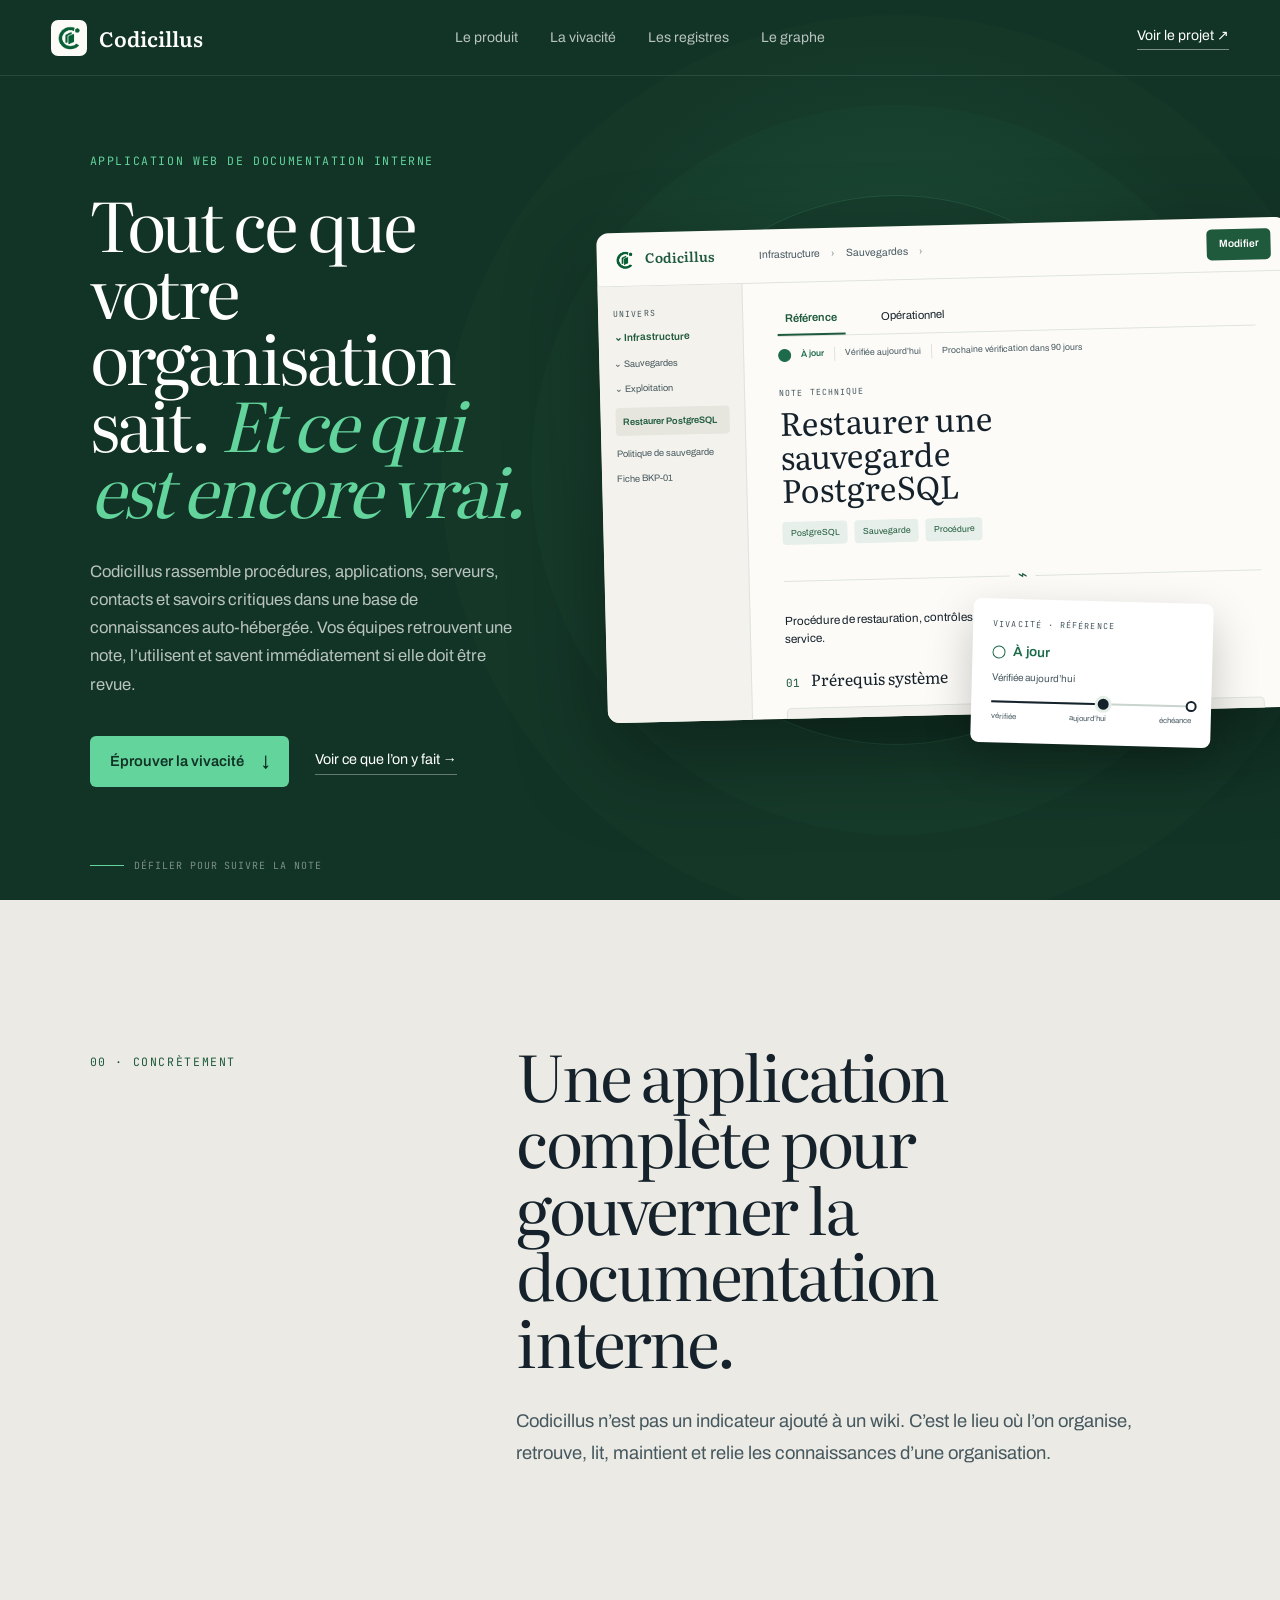
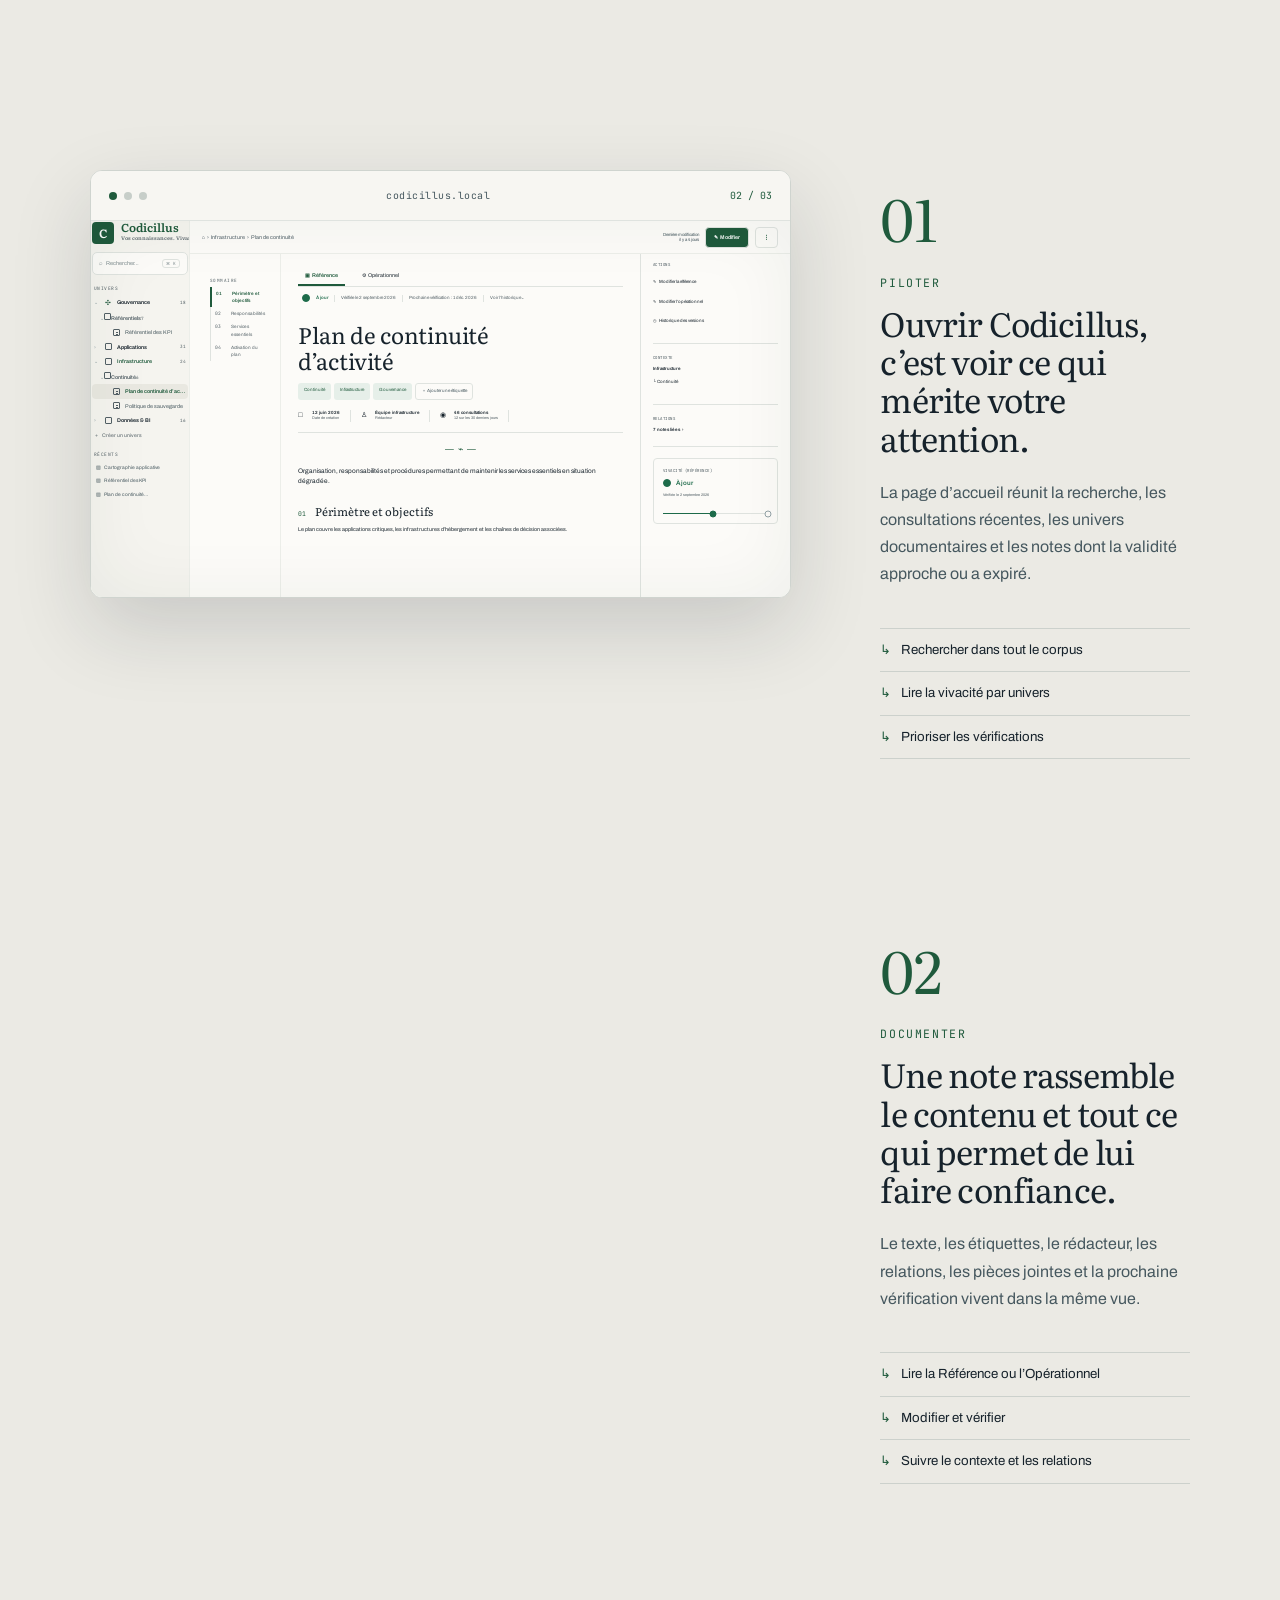
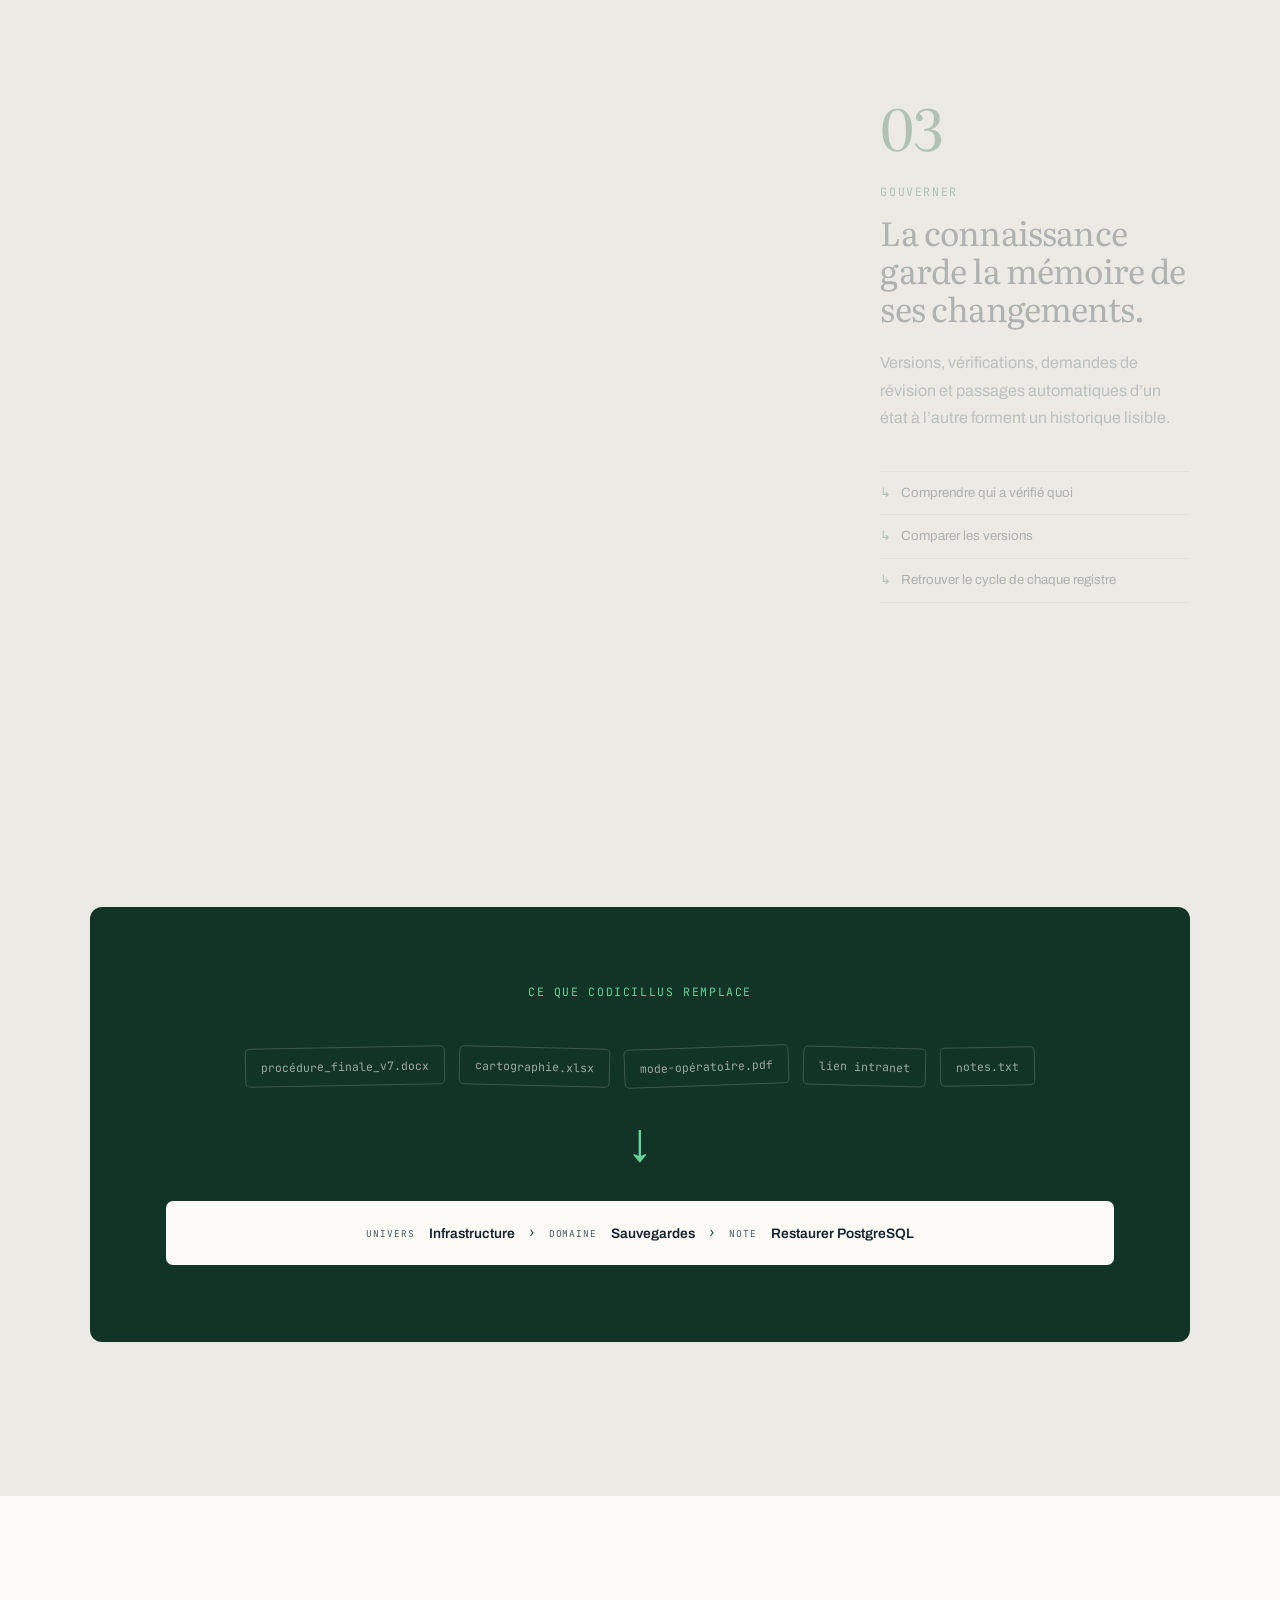
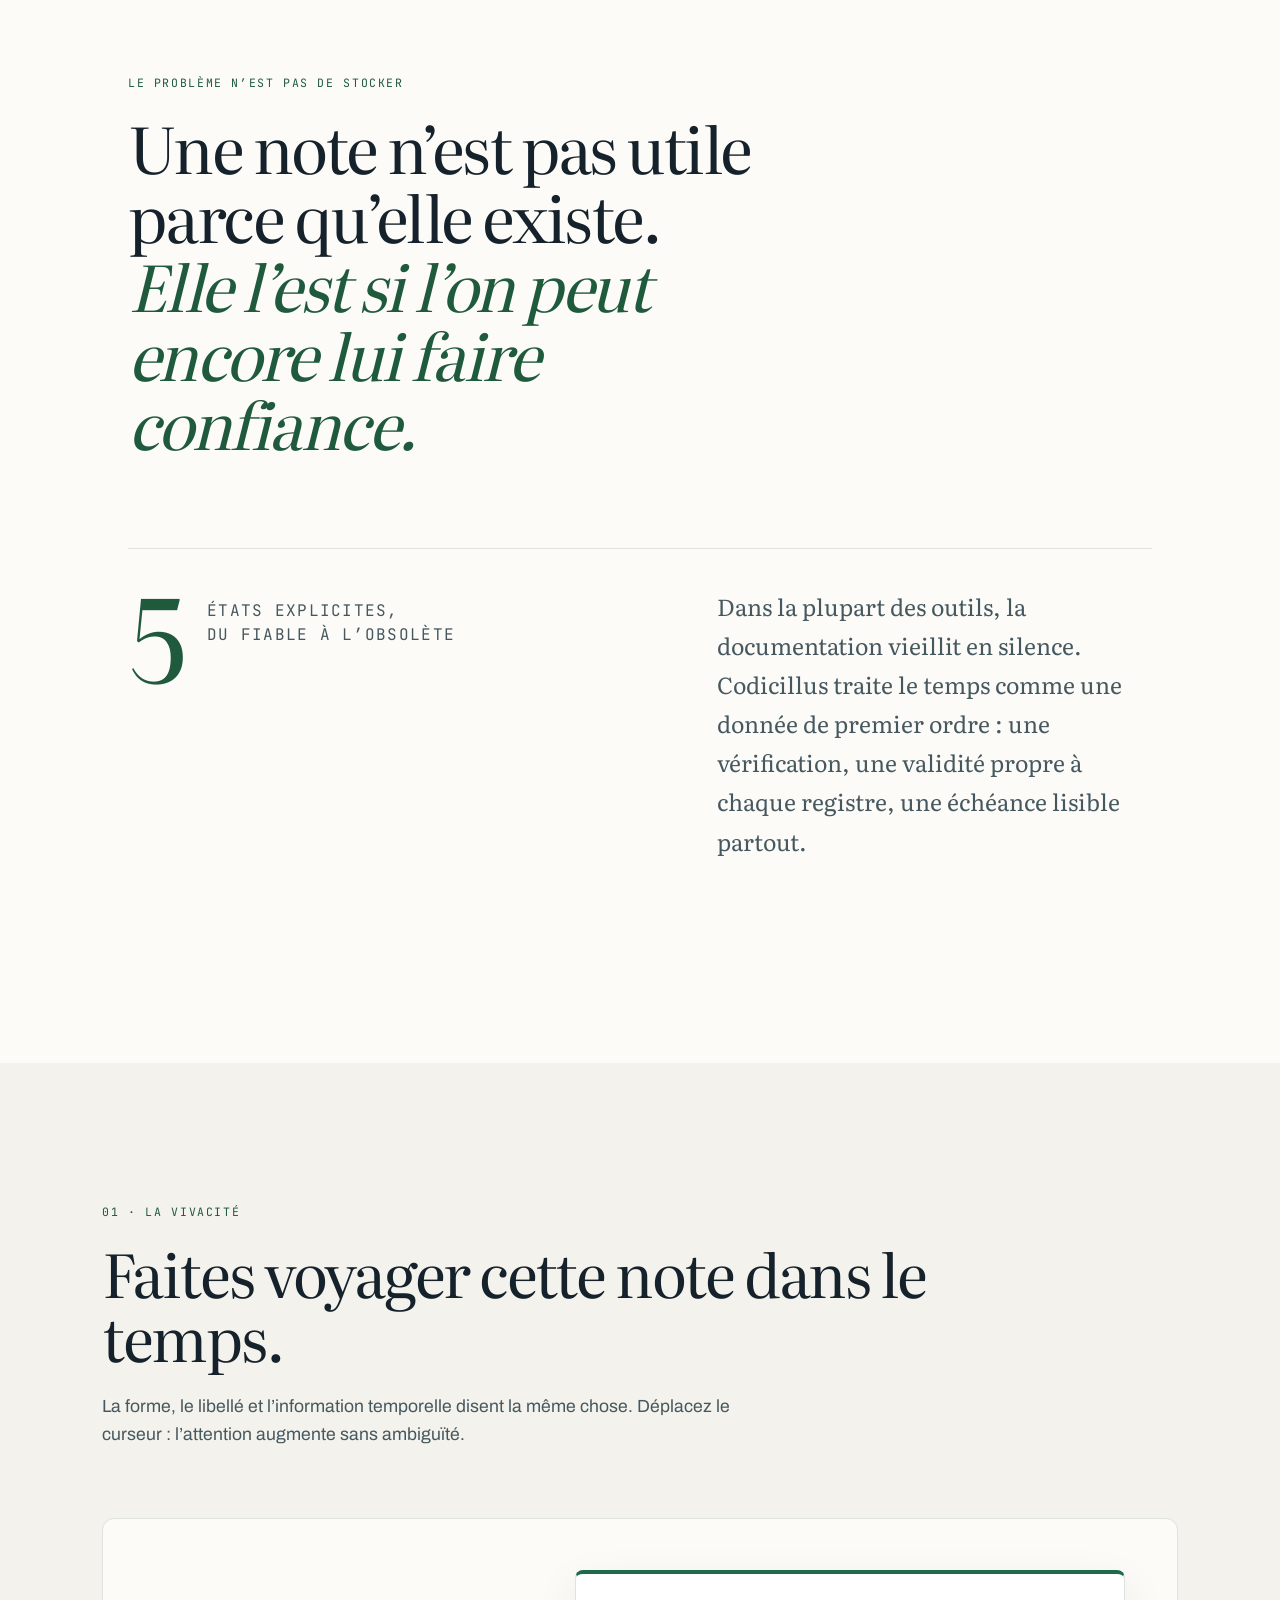
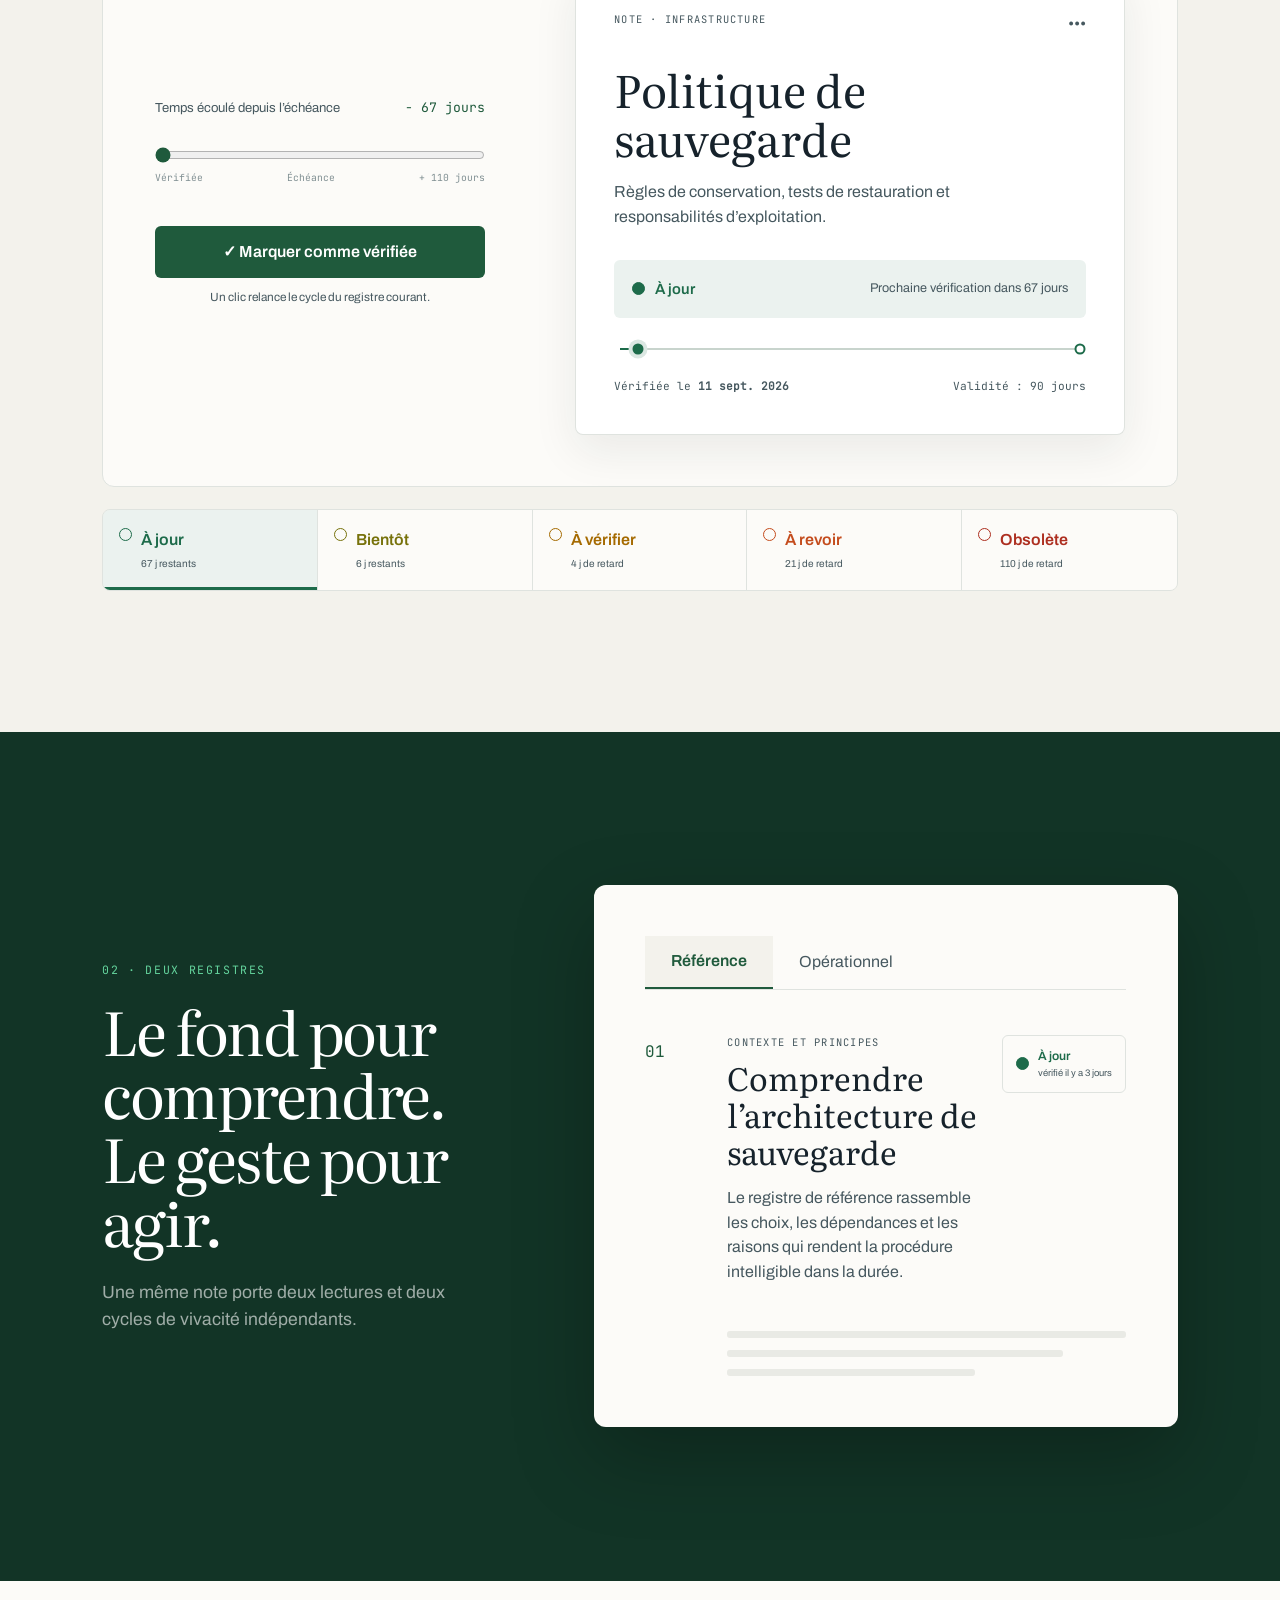
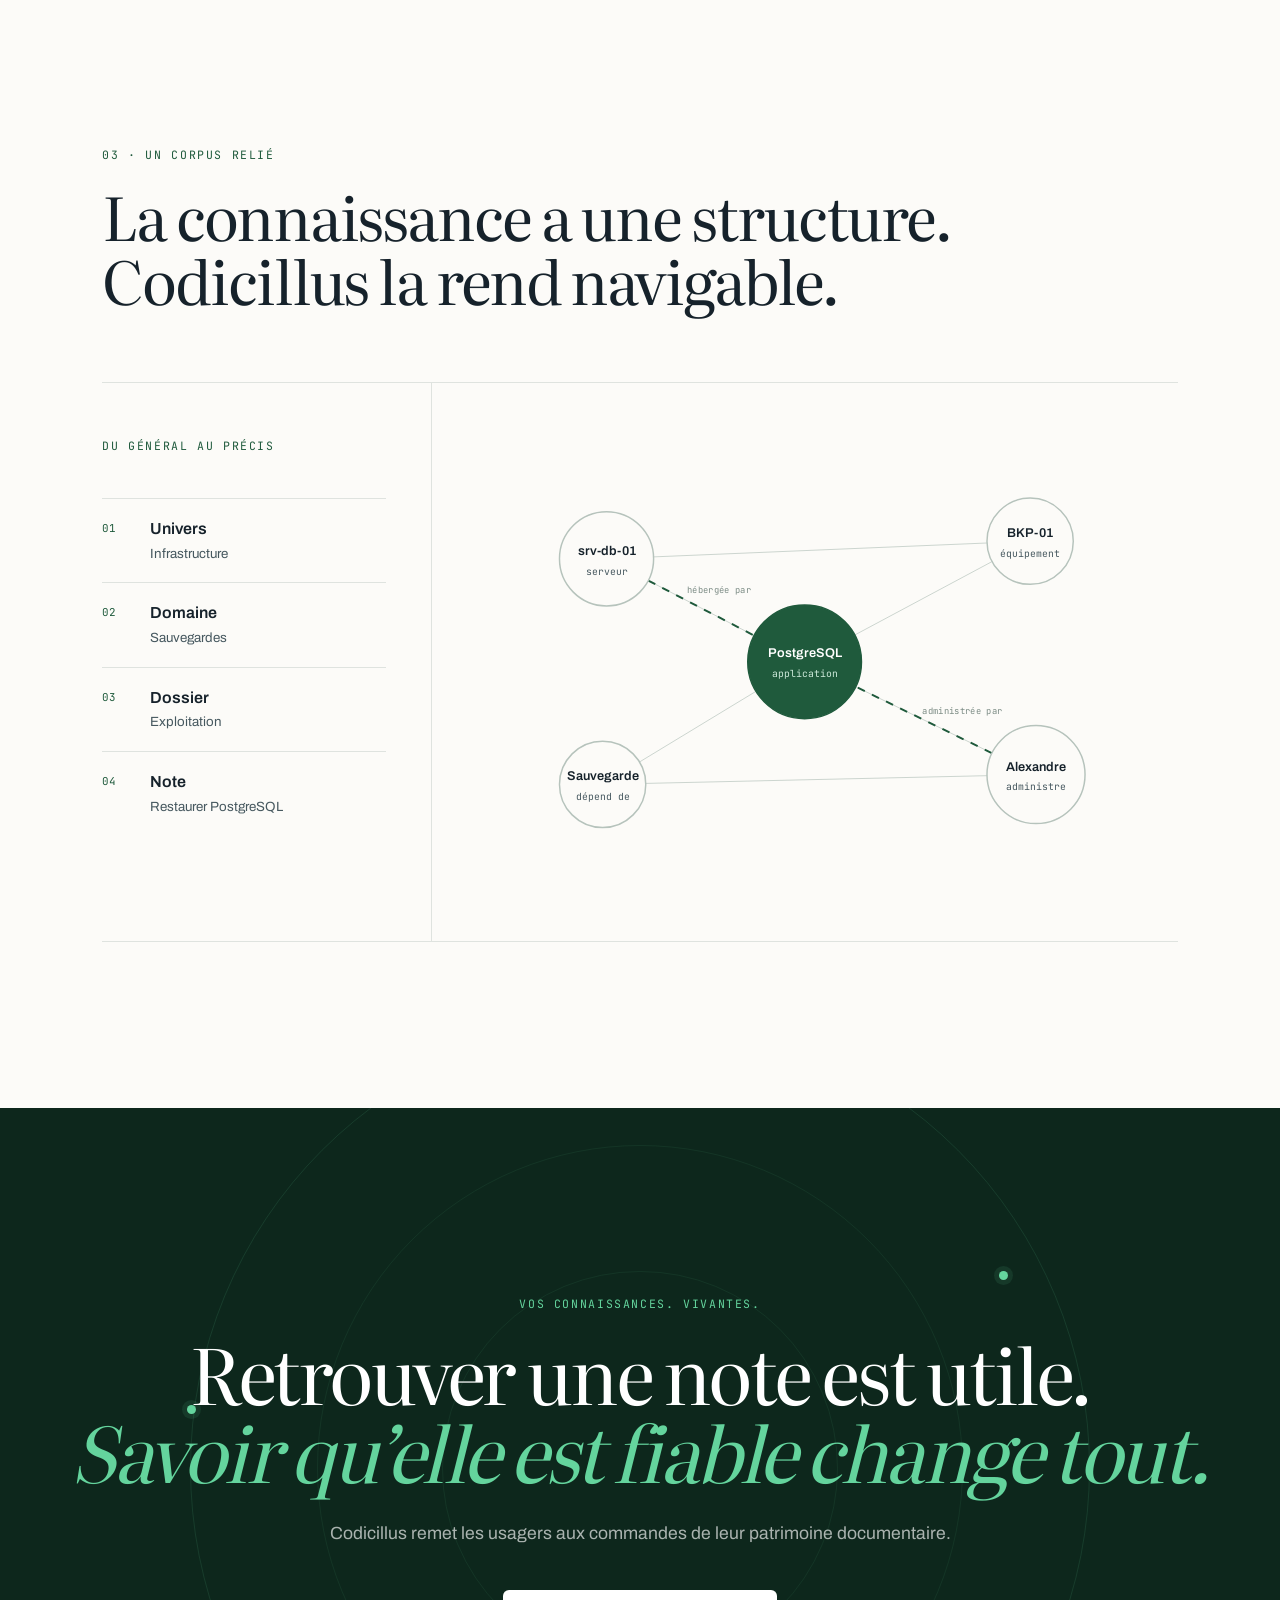
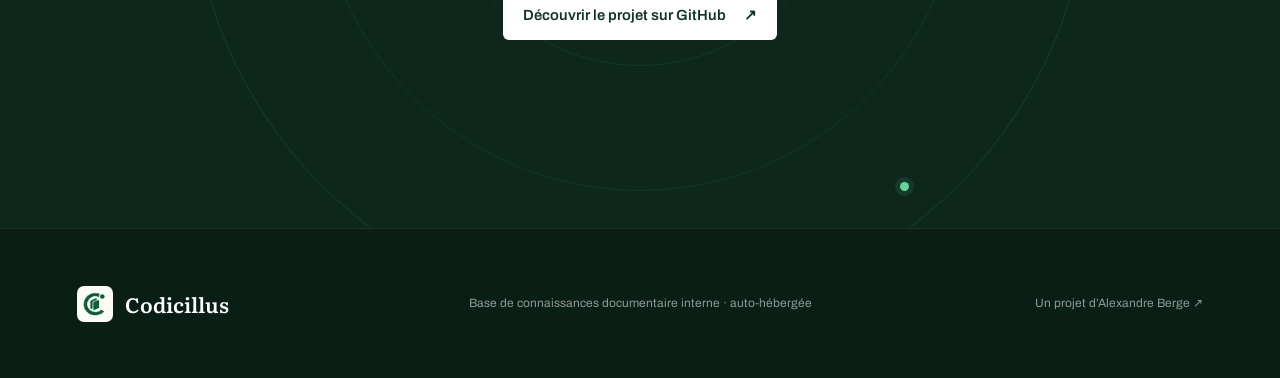
==== commit 9ee68d74: "Publier une visite fidèle à Codicillus" ====
--- a/codicillus/index.html
+++ b/codicillus/index.html
@@ -103,34 +103,42 @@
             <div class="tour-canvas">
               <div class="demo-app" id="demo-app" aria-label="Démonstration de l’interface Codicillus">
                 <aside class="demo-sidebar">
-                  <div class="demo-brand"><img src="assets/logo.png" alt=""><b>Codicillus</b></div>
-                  <div class="demo-search">Rechercher… <kbd>⌘ K</kbd></div>
+                  <div class="demo-brand"><span>C</span><div><b>Codicillus</b><small>Vos connaissances. Vivantes.</small></div></div>
+                  <div class="demo-search"><span>⌕&nbsp;&nbsp; Rechercher…</span><kbd>⌘ K</kbd></div>
                   <p>UNIVERS</p>
-                  <ul>
-                    <li><i></i><b>Gouvernance</b><small>18</small></li>
-                    <li><i></i><b>Applications</b><small>31</small></li>
-                    <li class="open"><i></i><b>Infrastructure</b><small>24</small></li>
-                    <li class="child">Sauvegardes</li>
-                    <li class="child active">Plan de continuité d’activité</li>
-                    <li><i></i><b>Données &amp; BI</b><small>16</small></li>
+                  <ul class="demo-tree">
+                    <li><i>⌄</i><span class="demo-icon">✣</span><b>Gouvernance</b><small>18</small></li>
+                    <li class="child"><i>⌄</i><span class="demo-icon folder"></span><b>Référentiels</b><small>7</small></li>
+                    <li class="leaf"><span class="demo-icon note"></span><span>Référentiel des KPI</span></li>
+                    <li><i>›</i><span class="demo-icon apps"></span><b>Applications</b><small>31</small></li>
+                    <li class="open"><i>⌄</i><span class="demo-icon infra"></span><b>Infrastructure</b><small>24</small></li>
+                    <li class="child"><i>⌄</i><span class="demo-icon folder"></span><b>Continuité</b><small>6</small></li>
+                    <li class="leaf active"><span class="demo-icon note"></span><span>Plan de continuité d’activité</span></li>
+                    <li class="leaf"><span class="demo-icon note"></span><span>Politique de sauvegarde</span></li>
+                    <li><i>›</i><span class="demo-icon data"></span><b>Données &amp; BI</b><small>16</small></li>
                   </ul>
+                  <div class="demo-create">＋&nbsp;&nbsp; Créer un univers</div>
+                  <p>RÉCENTS</p>
+                  <ul class="demo-recents"><li>▧&nbsp;&nbsp; Cartographie applicative</li><li>▧&nbsp;&nbsp; Référentiel des KPI</li><li>▧&nbsp;&nbsp; Plan de continuité…</li></ul>
                 </aside>
                 <div class="demo-workspace" id="demo-workspace">
-                  <div class="demo-header"><span>Accueil</span><button type="button">+ Créer</button></div>
+                  <div class="demo-header"><span>⌂ &nbsp; Accueil</span><div><button type="button">＋&nbsp; Créer</button><i>AB</i></div></div>
                   <div class="demo-dashboard">
-                    <h3>Votre documentation, aujourd’hui.</h3>
-                    <p class="demo-lead">89 notes dans quatre univers.</p>
+                    <h3>Bonjour.</h3>
+                    <p class="demo-lead"><b>89</b> notes dans votre bibliothèque, dont <b>84</b> sont actuellement à jour.</p>
                     <div class="demo-wide-search">Rechercher une note, une fiche, un signet…</div>
                     <section class="demo-watch">
                       <p>À SURVEILLER</p>
                       <div><span class="dot soon"></span><b>3 notes arrivent bientôt à échéance</b><small>Vérification prévue dans les 10 prochains jours</small></div>
                       <div><span class="dot review"></span><b>2 notes nécessitent votre attention</b><small>Leur période de validité est dépassée</small></div>
-                      <aside><strong>84</strong><span>notes à jour</span></aside>
+                      <div class="demo-counts"><span><i class="dot fresh"></i><strong>84</strong> À jour</span><span><i class="dot soon"></i><strong>3</strong> Bientôt</span><span><i class="dot review"></i><strong>2</strong> À revoir</span></div>
+                      <aside><strong>2 notes critiques</strong><span>La plus ancienne doit être revue depuis 21 jours.</span></aside>
                     </section>
                     <div class="demo-lists">
-                      <section><p>RÉCEMMENT CONSULTÉES</p><b>Plan de continuité d’activité</b><b>Référentiel des KPI</b><b>Cartographie applicative</b></section>
-                      <section><p>VOS UNIVERS</p><b>Gouvernance <small>18 notes</small></b><b>Applications <small>31 notes</small></b><b>Infrastructure <small>24 notes</small></b></section>
+                      <section><p>RÉCEMMENT CONSULTÉES <small>7 derniers jours⌄</small></p><b><i>▧</i> Plan de continuité d’activité <small><em class="dot fresh"></em> À jour</small></b><b><i>▧</i> Référentiel des KPI <small><em class="dot soon"></em> Bientôt</small></b><b><i>▧</i> Cartographie applicative <small><em class="dot fresh"></em> À jour</small></b></section>
+                      <section><p>LES PLUS CONSULTÉES <small>30 derniers jours⌄</small></p><b><i>▥</i> Politique de sauvegarde <small><em class="dot review"></em> À revoir</small></b><b><i>▥</i> Cartographie applicative <small><em class="dot fresh"></em> À jour</small></b><b><i>▥</i> Référentiel des KPI <small><em class="dot soon"></em> Bientôt</small></b></section>
                     </div>
+                    <section class="demo-univers"><p>VOS UNIVERS</p><div><b>✣ &nbsp; Gouvernance</b><span>18 notes</span><span><i class="dot fresh"></i> 17</span><span><i class="dot soon"></i> 1</span><em></em></div><div><b>▤ &nbsp; Infrastructure</b><span>24 notes</span><span><i class="dot fresh"></i> 21</span><span><i class="dot review"></i> 3</span><em></em></div></section>
                   </div>
                 </div>
               </div>
--- a/codicillus/tour.css
+++ b/codicillus/tour.css
@@ -4,3 +4,12 @@
 @media(prefers-reduced-motion:reduce){.tour-canvas img,.tour-step{transition:none}.tour-screen-wrap{position:relative;top:auto;height:auto}.tour-step{min-height:auto;padding:70px 0;opacity:1}}
 .demo-app{height:100%;display:grid;grid-template-columns:23% 1fr;background:#fcfbf8;color:#16222b;text-align:left}.demo-sidebar{background:#f5f4ef;border-right:1px solid #dfe3df;padding:2.8% 2.2%;overflow:hidden}.demo-brand{display:flex;align-items:center;gap:7px;color:#1f5a3c;font:600 clamp(.62rem,1vw,.9rem) var(--serif);margin-bottom:9%}.demo-brand img{width:25px;height:25px;object-fit:contain}.demo-search,.demo-wide-search{border:1px solid #dfe3df;background:#fcfbf8;border-radius:5px;color:#7c8a8d}.demo-search{padding:7px;font-size:clamp(.38rem,.56vw,.6rem);display:flex;justify-content:space-between}.demo-search kbd{font:400 .48rem var(--mono);border:1px solid #dfe3df;border-radius:3px;padding:1px 3px}.demo-sidebar>p,.demo-watch>p,.demo-lists p,.demo-kicker{font:400 clamp(.35rem,.48vw,.52rem) var(--mono);letter-spacing:.12em;color:#536066;margin:12% 0 5%}.demo-sidebar ul{list-style:none;margin:0;padding:0}.demo-sidebar li{display:grid;grid-template-columns:8px 1fr auto;align-items:center;gap:5px;padding:4.5% 3%;border-radius:4px;font-size:clamp(.4rem,.58vw,.62rem);white-space:nowrap}.demo-sidebar li i{width:6px;height:6px;border:1px solid #62736b;border-radius:1px}.demo-sidebar li small{font:400 .47rem var(--mono);color:#83908b}.demo-sidebar li.open{color:#1f5a3c}.demo-sidebar li.child{display:block;padding-left:22%;color:#536066}.demo-sidebar li.child.active{background:#e9e8e1;color:#1f5a3c;font-weight:600}.demo-workspace{min-width:0;transition:opacity .17s ease,transform .17s ease}.demo-workspace.changing{opacity:0;transform:translateY(4px)}.demo-header{height:9%;min-height:36px;border-bottom:1px solid #eceee9;display:flex;align-items:center;justify-content:space-between;padding:0 3%;font-size:clamp(.39rem,.57vw,.63rem);color:#46585f}.demo-header button{border:1px solid #dfe3df;background:#fcfbf8;border-radius:4px;color:#1f5a3c;padding:5px 8px;font-size:inherit;font-weight:600}.demo-dashboard{padding:4%}.demo-dashboard h3,.demo-note h3,.demo-history h3{font:600 clamp(1rem,2.25vw,2rem)/1.12 var(--serif);margin:0;color:#16222b}.demo-lead{font:400 clamp(.48rem,.72vw,.76rem) var(--serif);color:#46585f;margin:1% 0 3%}.demo-wide-search{padding:2%;font:400 clamp(.48rem,.68vw,.7rem) var(--serif);margin-bottom:3%}.demo-watch{position:relative;border:1px solid #dfe3df;border-radius:6px;padding:2.5%;display:grid;grid-template-columns:1fr 1fr;gap:8%;min-height:115px}.demo-watch>p{position:absolute;left:2.5%;top:0;margin:2% 0}.demo-watch>div{display:grid;grid-template-columns:12px 1fr;gap:2px 6px;align-content:center;padding-top:8%}.demo-watch .dot{grid-row:1/3;margin-top:2px}.dot{display:inline-block;width:8px;height:8px;border-radius:50%;border:1px solid currentColor}.dot.fresh{background:#1d6b4a;color:#1d6b4a}.dot.soon{background:#77720b;color:#77720b}.dot.review{color:#c44c1d;position:relative}.dot.review:after{content:"!";position:absolute;inset:-5px 0 0;text-align:center;font:700 7px var(--sans)}.demo-watch b{font-size:clamp(.4rem,.57vw,.61rem)}.demo-watch small{font-size:clamp(.35rem,.48vw,.52rem);color:#536066}.demo-watch aside{position:absolute;right:4%;top:20%;height:60%;width:22%;background:#e4efe8;color:#1d6b4a;border-radius:5px;display:flex;flex-direction:column;align-items:center;justify-content:center}.demo-watch aside strong{font:600 clamp(1rem,1.8vw,1.6rem) var(--serif)}.demo-watch aside span{font-size:.48rem}.demo-lists{display:grid;grid-template-columns:1fr 1fr;gap:3%;margin-top:3%}.demo-lists section{border:1px solid #dfe3df;border-radius:6px;padding:4%}.demo-lists p{margin:0 0 5%}.demo-lists b{display:flex;justify-content:space-between;padding:3.5% 0;border-bottom:1px solid #eceee9;font-size:clamp(.38rem,.54vw,.58rem)}.demo-lists b:last-child{border-bottom:0}.demo-lists small{color:#536066;font-weight:400}.demo-note{position:relative;padding:3% 25% 4% 6%;height:91%;overflow:hidden}.demo-tabs{display:flex;border-bottom:1px solid #dfe3df;margin-bottom:2%;gap:4%}.demo-tabs>*{padding:1.7% 2%;font-size:clamp(.4rem,.56vw,.62rem)}.demo-tabs b{color:#1f5a3c;border-bottom:2px solid #1f5a3c}.demo-vivacity{display:flex;align-items:center;gap:2%;font-size:clamp(.35rem,.5vw,.55rem);color:#536066;padding:1.4%}.demo-vivacity b{color:#1d6b4a}.demo-vivacity>span:not(.dot)+span{border-left:1px solid #dfe3df;padding-left:2%}.demo-note .demo-kicker{margin:5% 0 2%}.demo-tags{display:flex;gap:1.5%;margin:3% 0}.demo-tags span{background:#e6efe9;color:#1f5a3c;border-radius:4px;padding:1.3% 2%;font-size:clamp(.34rem,.46vw,.5rem)}.demo-summary{font:400 clamp(.48rem,.72vw,.76rem)/1.55 var(--serif);border-top:1px solid #dfe3df;padding-top:4%;margin-top:4%}.demo-note h4{font:500 clamp(.7rem,1.15vw,1rem) var(--serif);margin:5% 0 2%}.demo-note h4 small{font:400 .55rem var(--mono);color:#1f5a3c;margin-right:2%}.demo-note>p:last-of-type{font-size:clamp(.4rem,.56vw,.61rem);line-height:1.6}.demo-context{position:absolute;right:0;top:0;width:21%;height:100%;border-left:1px solid #dfe3df;padding:6% 3%;display:flex;flex-direction:column;font-size:clamp(.34rem,.48vw,.52rem)}.demo-context p{font:400 .44rem var(--mono);letter-spacing:.12em;color:#536066;margin:0 0 8%}.demo-context span{color:#536066;margin-top:4%}.demo-context hr{border:0;border-top:1px solid #dfe3df;width:100%;margin:18% 0}.demo-history{padding:5% 8%;height:91%;overflow:hidden}.demo-history>p:not(.demo-kicker){font-size:clamp(.4rem,.58vw,.63rem);color:#536066}.demo-history .demo-kicker{margin:0 0 2%}.demo-filters{display:flex;gap:4%;border-bottom:1px solid #dfe3df;margin:4% 0 3%}.demo-filters>*{padding:1.5%;font-size:clamp(.36rem,.5vw,.54rem)}.demo-filters b{color:#1f5a3c;border-bottom:2px solid #1f5a3c}.demo-history ol{list-style:none;padding:0;margin:0}.demo-history li{position:relative;display:grid;grid-template-columns:14px 1fr;gap:1px 8px;padding:2% 0;border-bottom:1px solid #eceee9}.demo-history li i{grid-row:1/4;width:8px;height:8px;border:1px solid #93a2a6;border-radius:2px;margin-top:2px}.demo-history li.fresh i{border-radius:50%;background:#1d6b4a;border-color:#1d6b4a}.demo-history li.soon i{border-radius:50%;background:#77720b;border-color:#77720b}.demo-history time{font:400 clamp(.32rem,.43vw,.47rem) var(--mono);color:#536066}.demo-history li b{font-size:clamp(.39rem,.55vw,.6rem)}.demo-history li span{font-size:clamp(.34rem,.48vw,.52rem);color:#536066}
 @media(max-width:720px){.demo-app{grid-template-columns:25% 1fr}.demo-sidebar{padding:3% 2%}.demo-brand b{display:none}.demo-sidebar li:nth-child(n+4){display:none}.demo-dashboard{padding:4% 3%}.demo-watch{grid-template-columns:1fr}.demo-watch>div:nth-of-type(2){display:none}.demo-watch aside{right:3%;width:27%}.demo-lists{grid-template-columns:1fr}.demo-lists section+section{display:none}.demo-note{padding-left:4%;padding-right:24%}.demo-context{width:21%}}
+
+/* La visite reprend ici la vraie coquille de Codicillus, réduite comme une maquette. */
+.tour-canvas{aspect-ratio:1.86}.demo-app{grid-template-columns:14.2% 1fr;background:#fcfbf8}.demo-sidebar{padding:1.15% 1%;background:#f5f4ef;border-right:1px solid #eceee9}.demo-brand{gap:7px;margin:0 0 8%;align-items:flex-start}.demo-brand>span{display:grid;place-items:center;flex:none;width:22px;height:22px;border-radius:4px;background:#1f5a3c;color:#fff;font:600 12px var(--serif)}.demo-brand>div{display:flex;flex-direction:column;min-width:0}.demo-brand b{font:600 clamp(.58rem,.9vw,.92rem)/1 var(--serif);color:#1f5a3c}.demo-brand small{margin-top:2px;font-size:clamp(.28rem,.39vw,.43rem);line-height:1.1;color:#536066;white-space:nowrap}.demo-search{height:auto;padding:6% 7%;font-size:clamp(.3rem,.43vw,.48rem);align-items:center;background:#fcfbf8}.demo-search kbd{font-size:clamp(.26rem,.34vw,.38rem)}.demo-sidebar>p{margin:11% 2% 4%;font-size:clamp(.27rem,.36vw,.4rem)}.demo-tree li{display:grid;grid-template-columns:7px 8px minmax(0,1fr) auto;gap:4px;padding:3.2% 2%;font-size:clamp(.3rem,.42vw,.47rem);border-radius:4px;overflow:hidden}.demo-tree li i{width:auto;height:auto;border:0;font-style:normal;color:#93a2a6}.demo-tree li .demo-icon{width:7px;height:7px;display:inline-block;color:#1f5a3c;font-size:7px;line-height:7px}.demo-icon.folder{border:1px solid #536066;border-radius:1px}.demo-icon.note{border:1px solid #536066;border-radius:1px;position:relative}.demo-icon.note:after{content:"";position:absolute;left:2px;right:1px;top:2px;height:1px;background:#536066;box-shadow:0 2px #536066}.demo-icon.apps,.demo-icon.infra,.demo-icon.data{border:1px solid #536066;border-radius:1px}.demo-tree li b{font-weight:600;overflow:hidden;text-overflow:ellipsis}.demo-tree li small{font:400 clamp(.26rem,.34vw,.38rem) var(--mono);color:#536066}.demo-tree li.child{grid-template-columns:7px 8px minmax(0,1fr) auto;padding-left:9%}.demo-tree li.leaf{grid-template-columns:8px minmax(0,1fr);padding-left:22%;color:#46585f;white-space:nowrap}.demo-tree li.leaf span:last-child{overflow:hidden;text-overflow:ellipsis}.demo-tree li.active{background:#e9e8e1;color:#1f5a3c;font-weight:600}.demo-create{margin:5% 3%;font-size:clamp(.29rem,.4vw,.44rem);color:#536066}.demo-recents{list-style:none;margin:0;padding:0}.demo-recents li{padding:3.2% 5%;font-size:clamp(.28rem,.38vw,.42rem);white-space:nowrap;overflow:hidden;text-overflow:ellipsis;color:#46585f}.demo-header{height:8.8%;min-height:0;padding:0 2%;font-size:clamp(.31rem,.42vw,.47rem);background:#fcfbf8}.demo-header>div{display:flex;align-items:center;gap:6px}.demo-header button{padding:5px 8px;border-color:#dfe3df;background:#fcfbf8}.demo-header button.primary{background:#1f5a3c;color:#fff}.demo-header>div>i{display:grid;place-items:center;width:20px;height:20px;border-radius:50%;background:#1f5a3c;color:#fff;font:400 clamp(.26rem,.36vw,.4rem) var(--sans)}.demo-header small{text-align:right;font-size:clamp(.25rem,.34vw,.38rem);line-height:1.25;color:#46585f}.demo-dashboard{padding:2.5% 3.1%;height:91.2%;overflow:hidden}.demo-dashboard h3{font:600 clamp(.95rem,1.7vw,1.65rem)/1.08 var(--serif)}.demo-lead{font-size:clamp(.4rem,.61vw,.66rem);margin:.6% 0 1.6%}.demo-lead b{color:#1d6b4a}.demo-wide-search{padding:1.25%;font-size:clamp(.38rem,.55vw,.6rem);margin-bottom:1.4%}.demo-watch{min-height:0;height:27%;padding:2.8% 1.5% 1.3%;grid-template-columns:1.2fr 1.2fr .9fr 1.25fr;gap:2%;border-radius:5px}.demo-watch>p{top:0;left:1.5%;font-size:clamp(.26rem,.35vw,.39rem);margin:1.2% 0}.demo-watch>div{padding-top:4%;grid-template-columns:10px 1fr}.demo-watch b{font-size:clamp(.3rem,.43vw,.48rem)}.demo-watch small{font-size:clamp(.26rem,.35vw,.39rem)}.demo-watch .dot{width:7px;height:7px}.demo-counts{display:flex!important;flex-direction:column;justify-content:center;gap:5%;padding-top:4%!important}.demo-counts span{display:grid;grid-template-columns:9px 16px 1fr;align-items:center;color:#536066;font-size:clamp(.27rem,.38vw,.42rem)}.demo-counts strong{font:600 clamp(.4rem,.58vw,.62rem) var(--serif);color:#16222b}.demo-watch aside{position:static;width:auto;height:auto;margin-top:4%;padding:8%;border-radius:5px;align-items:flex-start;background:#f8e6dc;color:#b4471c}.demo-watch aside strong{font:600 clamp(.38rem,.56vw,.6rem) var(--serif)}.demo-watch aside span{font-size:clamp(.26rem,.35vw,.39rem);color:#46585f;margin-top:5px}.demo-lists{height:28%;gap:1.2%;margin-top:1.4%}.demo-lists section{padding:1.4%;border-radius:5px;overflow:hidden}.demo-lists p{margin:0 0 1%;display:flex;justify-content:space-between;font-size:clamp(.25rem,.34vw,.38rem)}.demo-lists p small{font:400 clamp(.24rem,.32vw,.36rem) var(--sans);letter-spacing:0;text-transform:none}.demo-lists b{display:grid;grid-template-columns:12px minmax(0,1fr) auto;padding:1.7% 0;font-size:clamp(.29rem,.4vw,.45rem);align-items:center}.demo-lists b>i{font-style:normal;color:#1f5a3c}.demo-lists b small{display:flex;align-items:center;gap:4px;color:#1f5a3c}.demo-lists .dot{width:6px;height:6px}.demo-univers{height:20%;margin-top:1.4%;padding:1.2% 1.5%;border:1px solid #dfe3df;border-radius:5px;overflow:hidden}.demo-univers>p{margin:0 0 .5%;font:400 clamp(.25rem,.34vw,.38rem) var(--mono);letter-spacing:.12em;color:#536066}.demo-univers>div{display:grid;grid-template-columns:1.5fr .55fr .45fr .45fr .8fr;align-items:center;border-top:1px solid #eceee9;padding:1% 0;font-size:clamp(.27rem,.38vw,.42rem)}.demo-univers>div>span{color:#536066}.demo-univers .dot{display:inline-block;width:6px;height:6px}.demo-univers em{height:4px;border-radius:3px;background:linear-gradient(90deg,#1d6b4a 0 86%,#6f6a0e 86% 94%,#b4471c 94%)}
+
+.demo-note{display:grid;grid-template-columns:15% minmax(0,1fr) 25%;padding:0;height:91.2%;overflow:hidden}.demo-summary-nav{padding:26% 12% 0 22%;font-size:clamp(.26rem,.36vw,.4rem)}.demo-summary-nav p{font:400 clamp(.25rem,.34vw,.38rem) var(--mono);letter-spacing:.12em;color:#536066}.demo-summary-nav>*:not(p){display:grid;grid-template-columns:16px 1fr;padding:5% 0 5% 8%;border-left:1px solid #dfe3df;font-style:normal;color:#536066}.demo-summary-nav b{border-left:2px solid #1f5a3c;color:#1f5a3c}.demo-summary-nav i{font-style:normal;font-family:var(--mono)}.demo-document{padding:3.2% 4.8%;overflow:hidden;border-left:1px solid #eceee9}.demo-tabs{margin-bottom:1.3%;gap:3%}.demo-tabs>*{padding:1.5% 2.2%;font-size:clamp(.3rem,.42vw,.47rem)}.demo-vivacity{padding:1% 1.2%;gap:1.8%;font-size:clamp(.25rem,.35vw,.39rem);white-space:nowrap}.demo-vivacity .dot{width:8px;height:8px}.demo-vivacity>span+span,.demo-vivacity>b+span{border-left:1px solid #dfe3df;padding-left:1.8%}.demo-document>h3{font:500 clamp(.9rem,1.75vw,1.7rem)/1.15 var(--serif);max-width:15ch;margin:5% 0 3%}.demo-tags{gap:1%;margin:0 0 3%}.demo-tags span,.demo-tags button{padding:1.2% 1.8%;font-size:clamp(.25rem,.35vw,.39rem);border-radius:3px}.demo-tags button{border:1px solid #dfe3df;background:#fcfbf8;color:#46585f}.demo-meta{display:flex;border-bottom:1px solid #dfe3df;padding-bottom:3%;gap:0}.demo-meta>span{display:grid;grid-template-columns:14px auto;padding:0 3%;border-right:1px solid #dfe3df;font-size:clamp(.25rem,.35vw,.39rem)}.demo-meta>span:first-child{padding-left:0}.demo-meta i{grid-row:1/3;font-style:normal;font-size:clamp(.38rem,.55vw,.6rem)}.demo-meta small{color:#536066;font-size:clamp(.22rem,.3vw,.34rem)}.demo-rule{text-align:center;color:#1f5a3c;font-size:.55rem;margin:3% 0}.demo-document .demo-summary{font:400 clamp(.34rem,.51vw,.56rem)/1.55 var(--sans);border:0;padding:0;margin:0}.demo-document h4{font:500 clamp(.56rem,.88vw,.92rem) var(--serif);margin:5% 0 2%}.demo-document h4 small{font-size:clamp(.35rem,.5vw,.54rem)}.demo-document>p:last-child{font-size:clamp(.3rem,.42vw,.47rem);line-height:1.6}.demo-context{position:static;width:auto;height:auto;border-left:1px solid #dfe3df;padding:5% 8%;font-size:clamp(.25rem,.35vw,.39rem)}.demo-context>p,.demo-context section p{font:400 clamp(.24rem,.32vw,.36rem) var(--mono);letter-spacing:.12em;color:#536066;margin:0 0 5%}.demo-context>span{display:block;margin:5% 0;color:#16222b}.demo-context>hr{margin:9% 0}.demo-context section{padding:7%;border:1px solid #dfe3df;border-radius:4px}.demo-context section strong{display:flex;gap:5px;align-items:center;color:#1d6b4a;font-size:clamp(.34rem,.49vw,.53rem)}.demo-context section small{display:block;margin:5% 0;color:#536066}.demo-timeline{height:1px;background:#dfe3df;position:relative;margin-top:14%}.demo-timeline>i{position:absolute;left:0;top:0;width:48%;height:1px;background:#1d6b4a}.demo-timeline>b,.demo-timeline>em{position:absolute;top:50%;width:7px;height:7px;border:1px solid #1d6b4a;border-radius:50%;background:#fcfbf8;transform:translate(-50%,-50%)}.demo-timeline>b{left:48%;background:#1d6b4a}.demo-timeline>em{left:100%;border-color:#93a2a6}
+
+.demo-history{padding:3% 8%;height:91.2%;max-width:none}.demo-history .demo-kicker{margin:0 0 1%;font-size:clamp(.25rem,.34vw,.38rem)}.demo-history h3{font:500 clamp(.86rem,1.6vw,1.55rem)/1.15 var(--serif);max-width:23ch}.demo-history>p:not(.demo-kicker){max-width:58%;font-size:clamp(.3rem,.43vw,.48rem);line-height:1.5}.demo-filters{gap:2%;margin:2.5% 0 1.5%}.demo-filters>*{padding:1% 1.4%;font-size:clamp(.27rem,.38vw,.42rem)}.demo-history ol{margin-left:0}.demo-history li{grid-template-columns:12px 18% 1fr;gap:1% 1.4%;padding:1.2% 0;border:0}.demo-history li:before{content:"";position:absolute;left:4px;top:0;bottom:0;width:1px;background:#dfe3df}.demo-history li>i{z-index:1;grid-row:auto;width:8px;height:8px;background:#fcfbf8}.demo-history time{display:flex;flex-direction:column;font:400 clamp(.27rem,.38vw,.42rem) var(--sans);color:#16222b}.demo-history time small{font:400 clamp(.22rem,.3vw,.34rem) var(--mono);letter-spacing:.1em;color:#536066;margin-top:3px}.demo-history li>div{display:flex;flex-direction:column}.demo-history li>div>b{font-size:clamp(.29rem,.42vw,.46rem)}.demo-history li.soon>div>b{color:#8f5c00}.demo-history li>div>span{font-size:clamp(.27rem,.38vw,.42rem);color:#536066}.demo-history li>div>em{width:max-content;margin-top:5px;padding:3px 5px;border:1px solid #dfe3df;border-radius:2px;font:400 clamp(.22rem,.3vw,.34rem) var(--mono);color:#46585f}
+
+@media(max-width:720px){.tour-canvas{aspect-ratio:1.55}.demo-app{grid-template-columns:18% 1fr}.demo-sidebar{padding:2% 1%}.demo-brand small,.demo-tree li:nth-child(n+6),.demo-create,.demo-recents{display:none}.demo-dashboard{padding:3%}.demo-watch{grid-template-columns:1.2fr .9fr 1.2fr}.demo-watch>div:nth-of-type(2){display:none}.demo-lists{grid-template-columns:1fr}.demo-lists section+section,.demo-univers{display:none}.demo-note{grid-template-columns:minmax(0,1fr) 27%}.demo-summary-nav{display:none}.demo-document{border-left:0}.demo-context{width:auto}.demo-history>p:not(.demo-kicker){max-width:85%}}
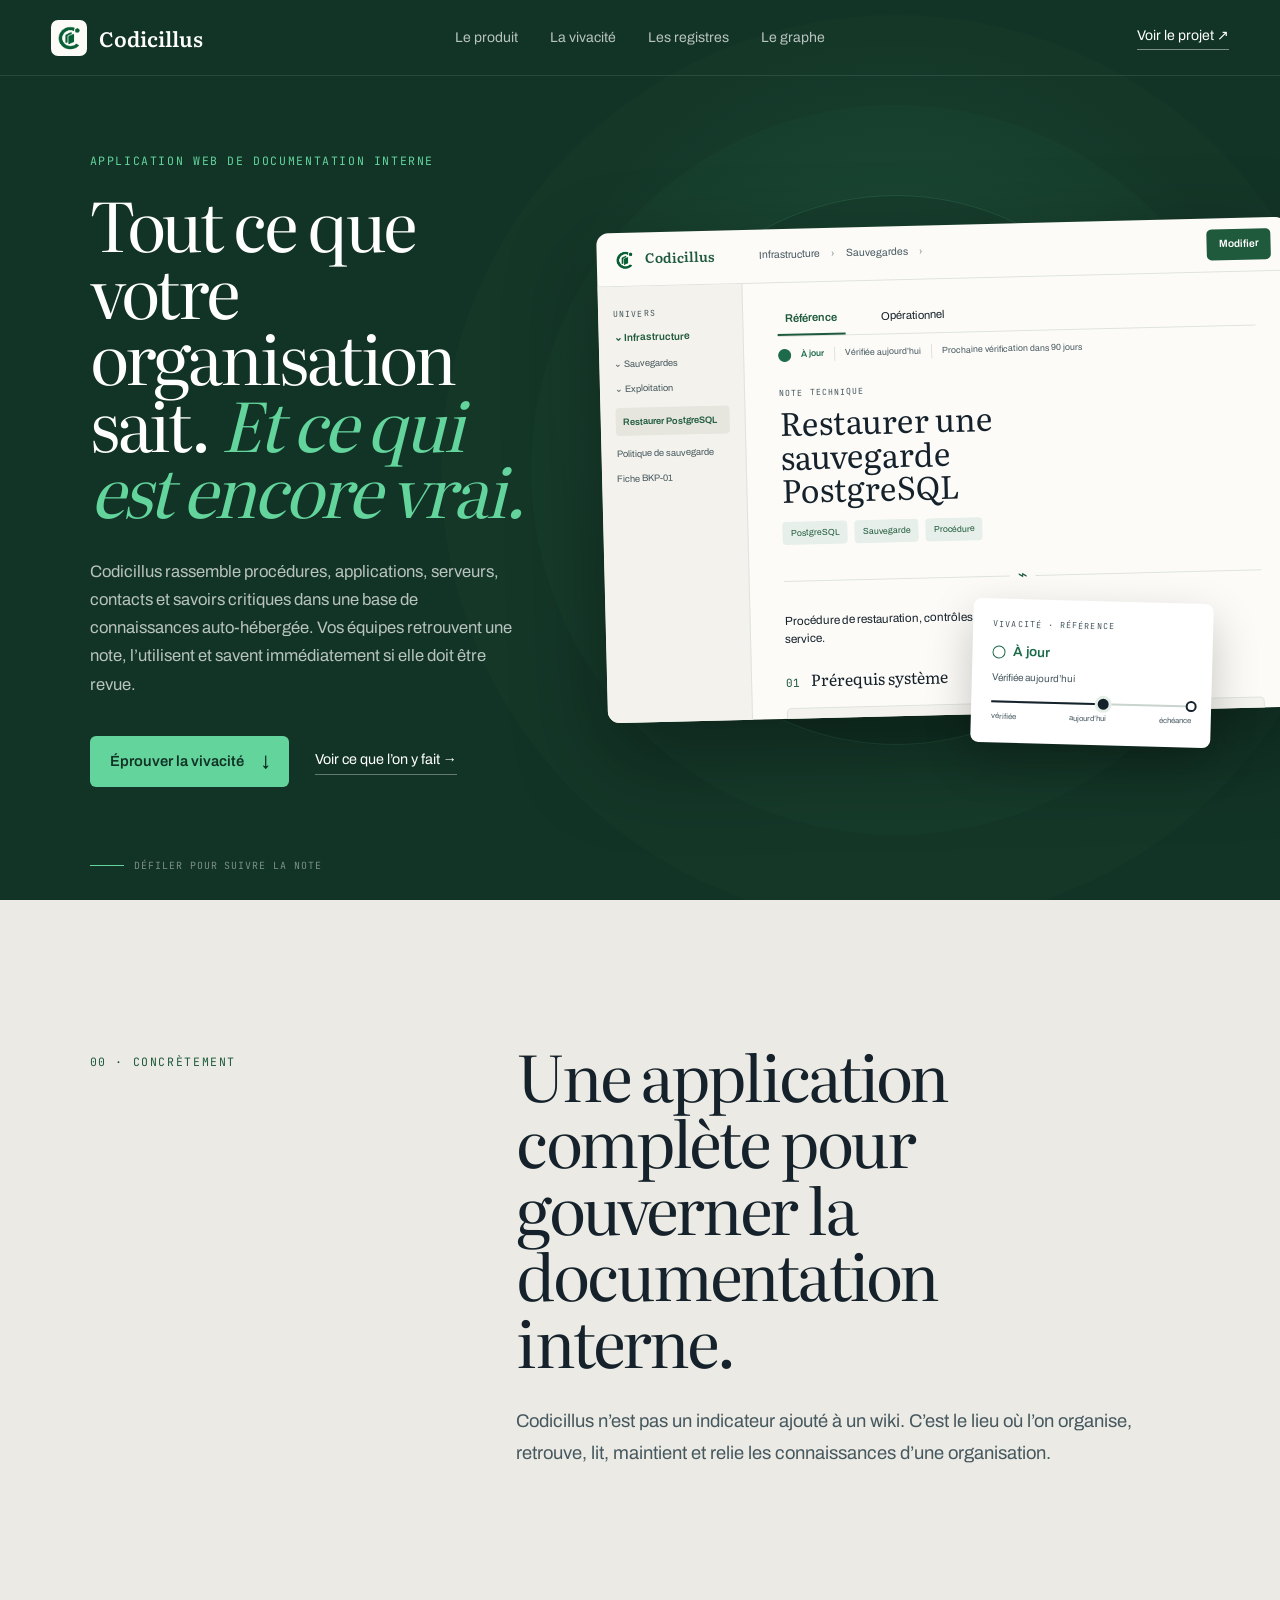
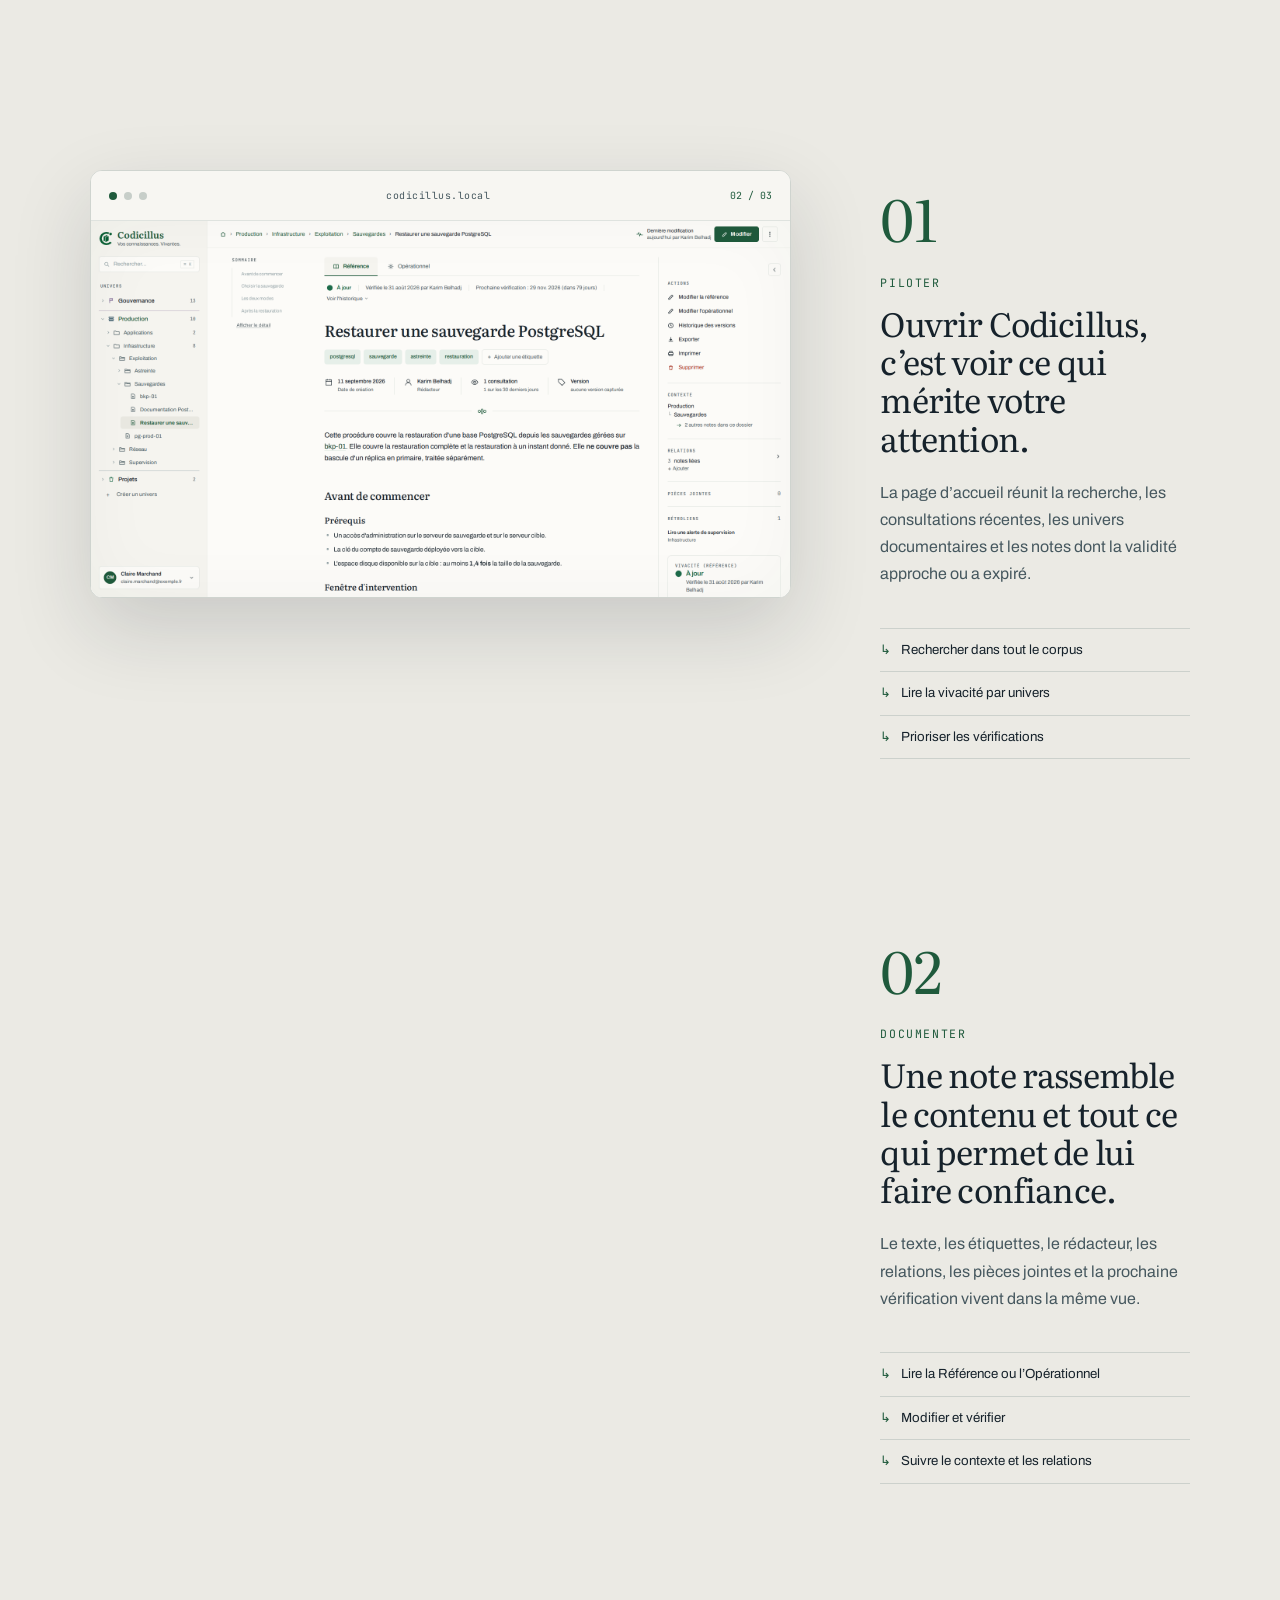
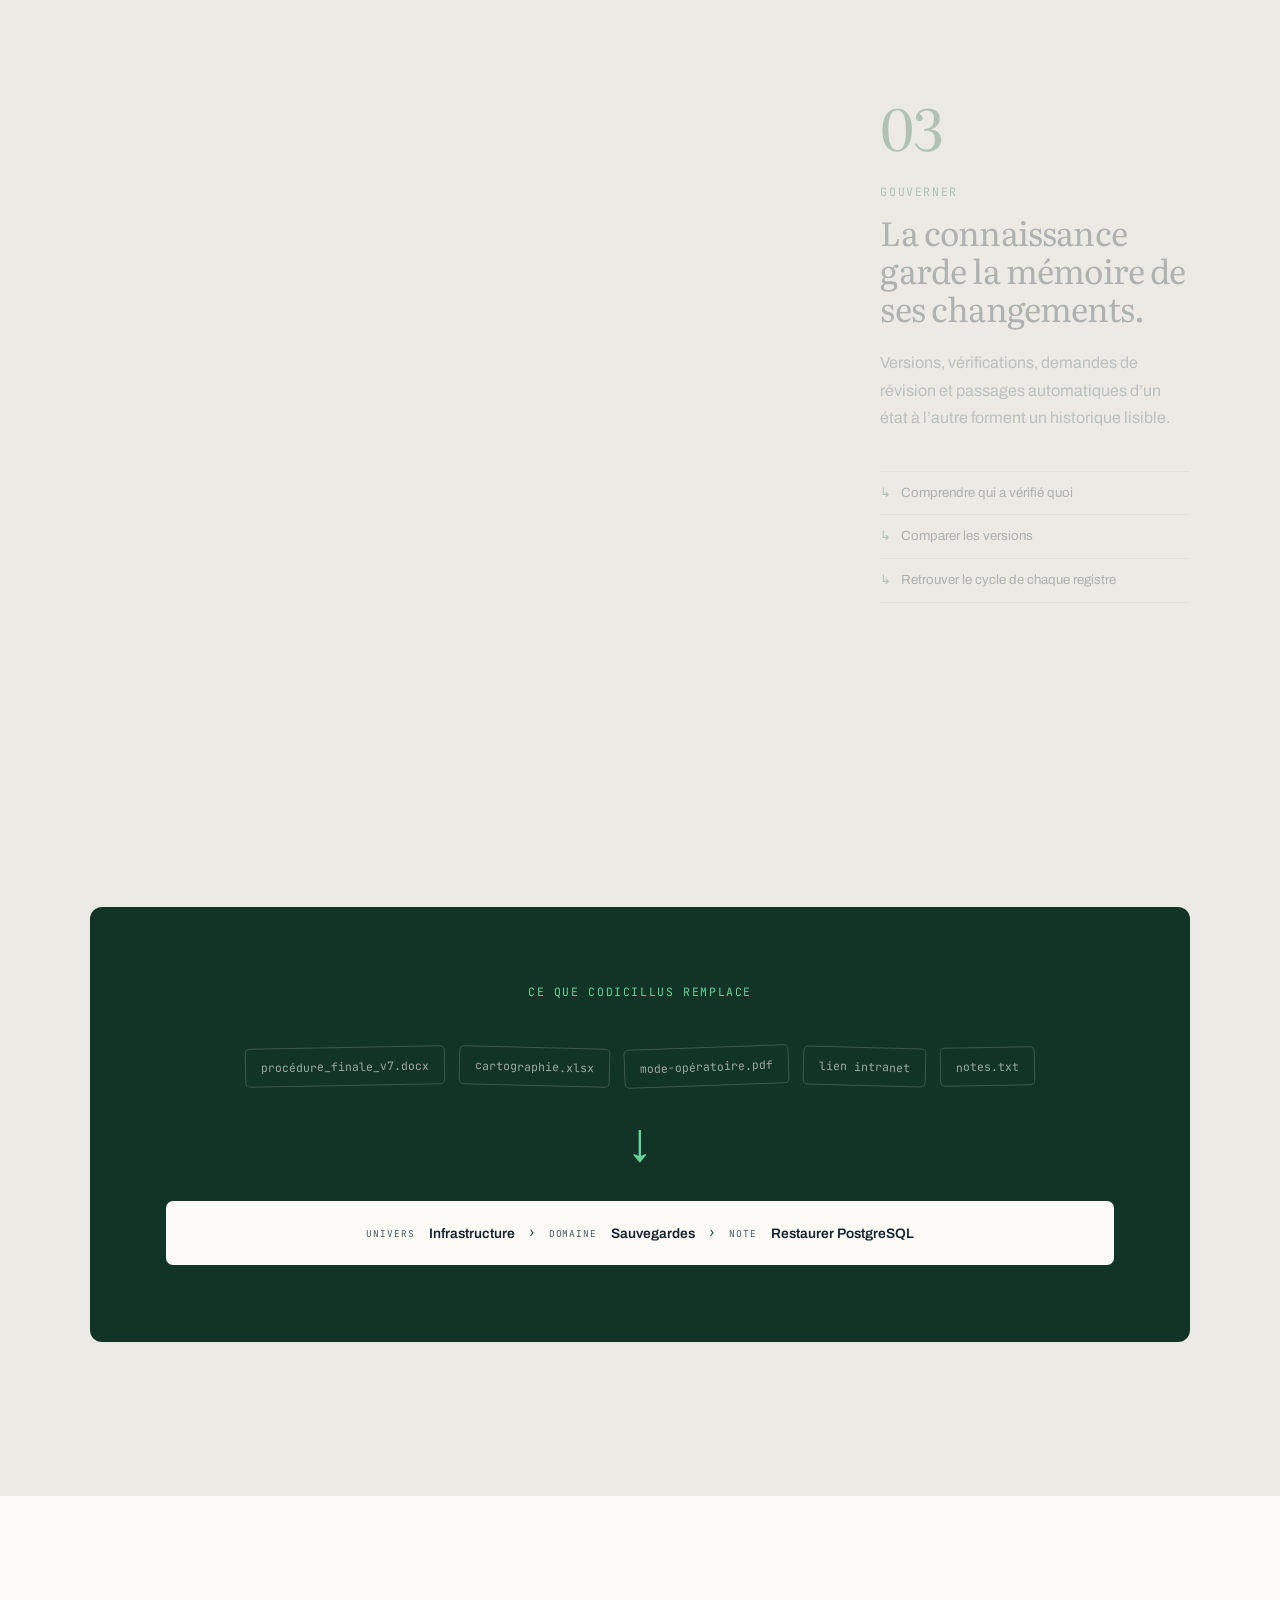
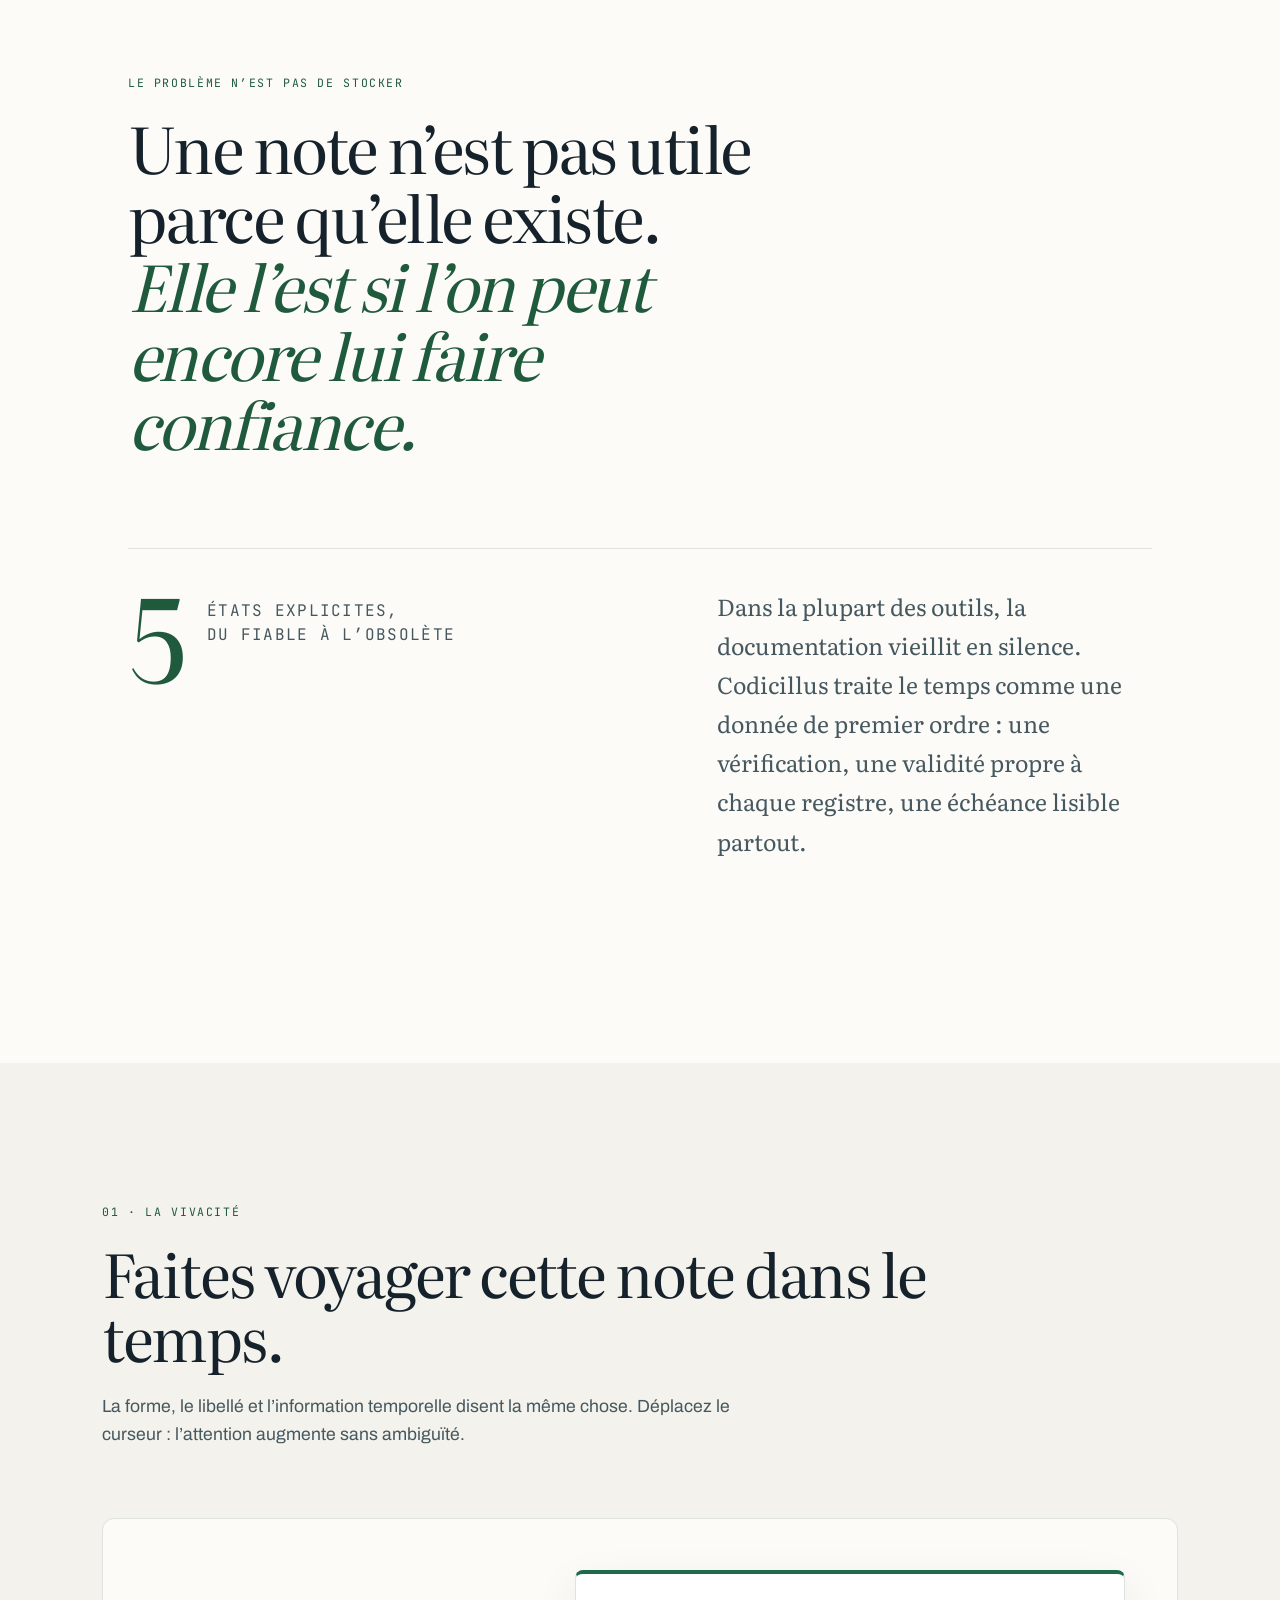
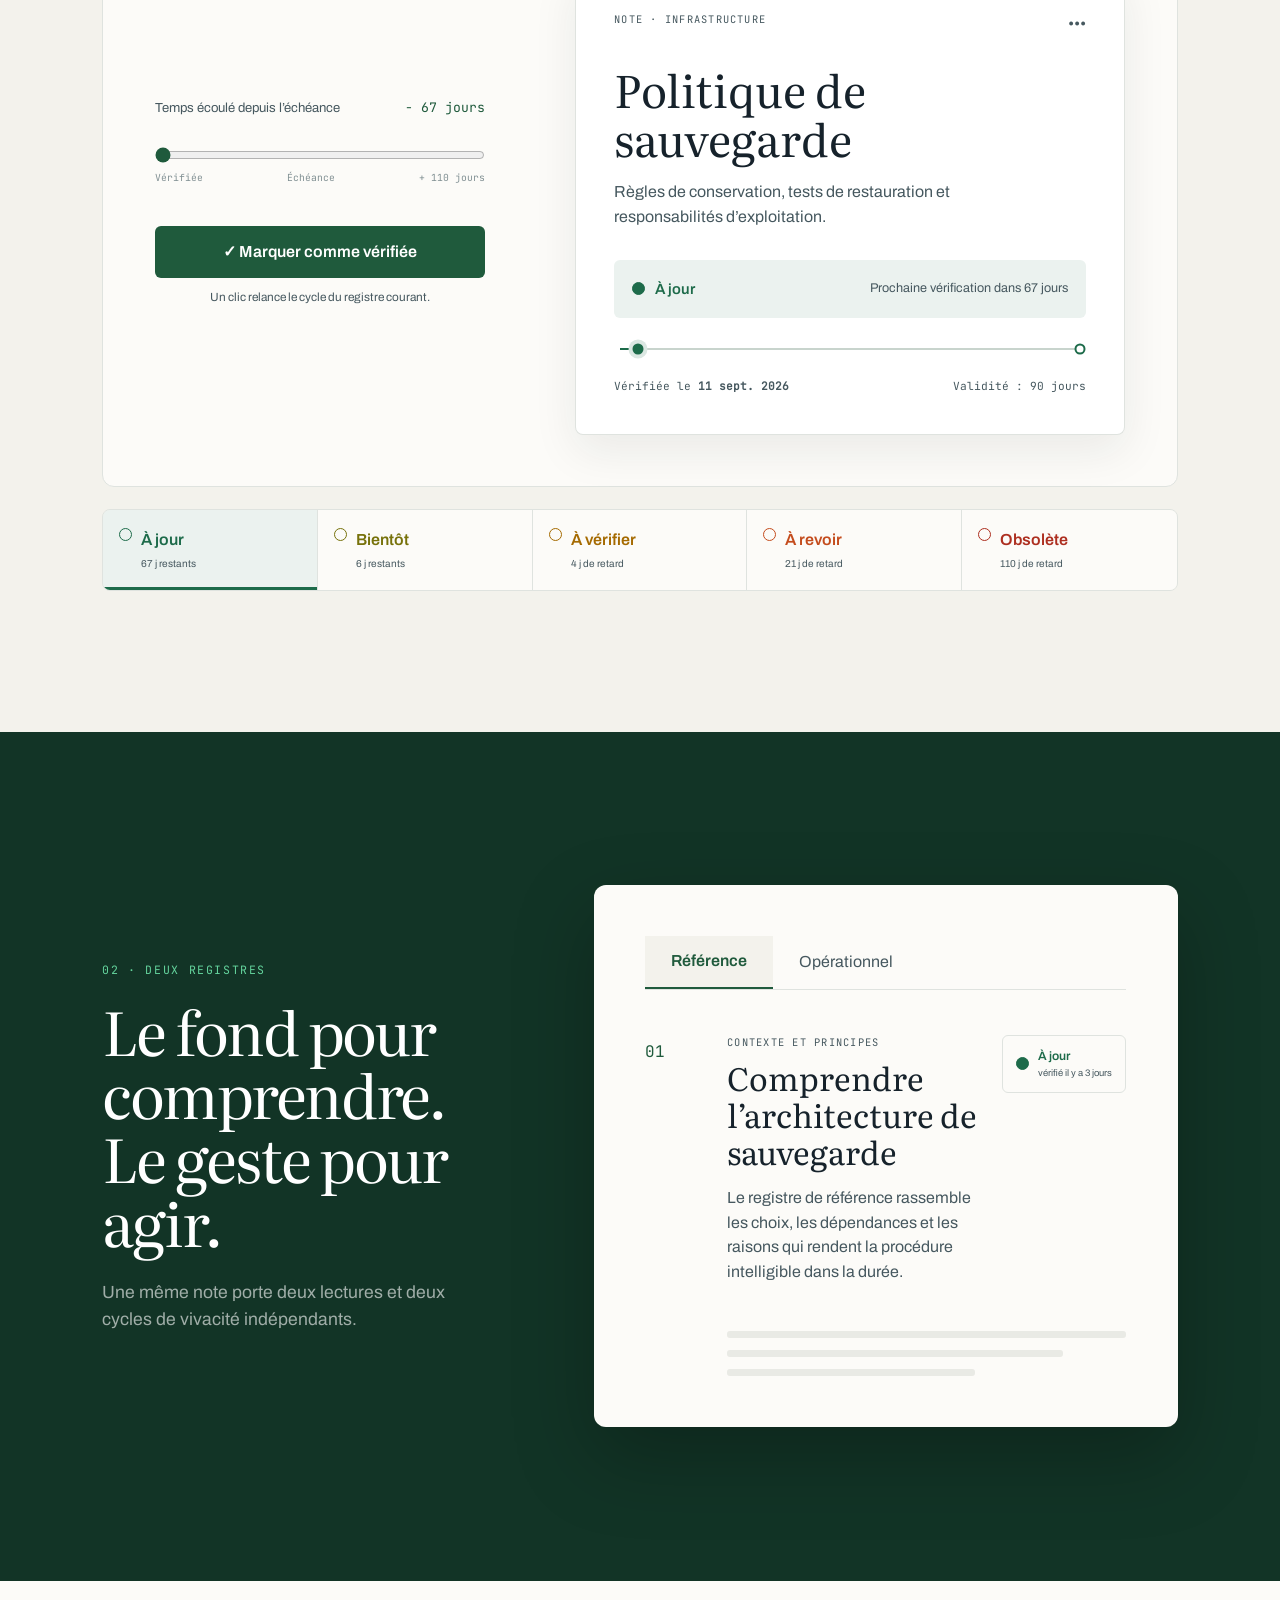
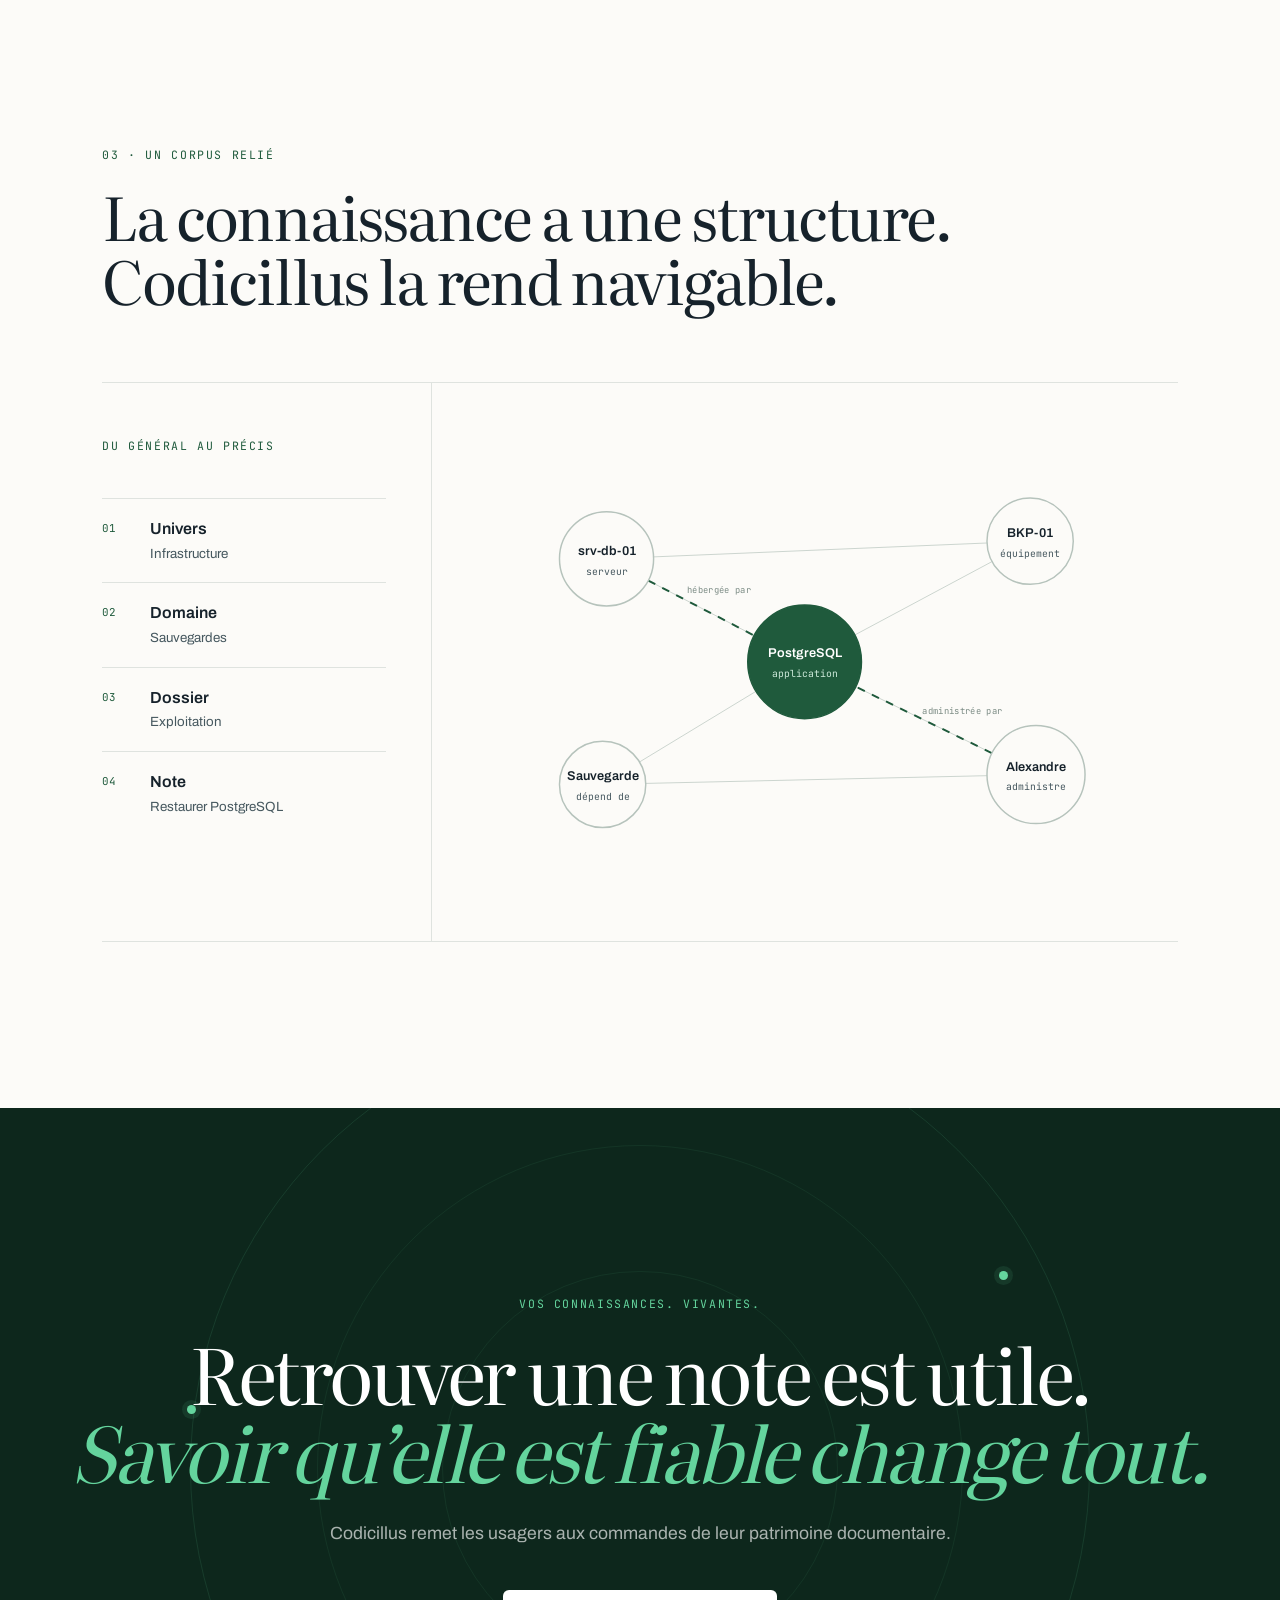
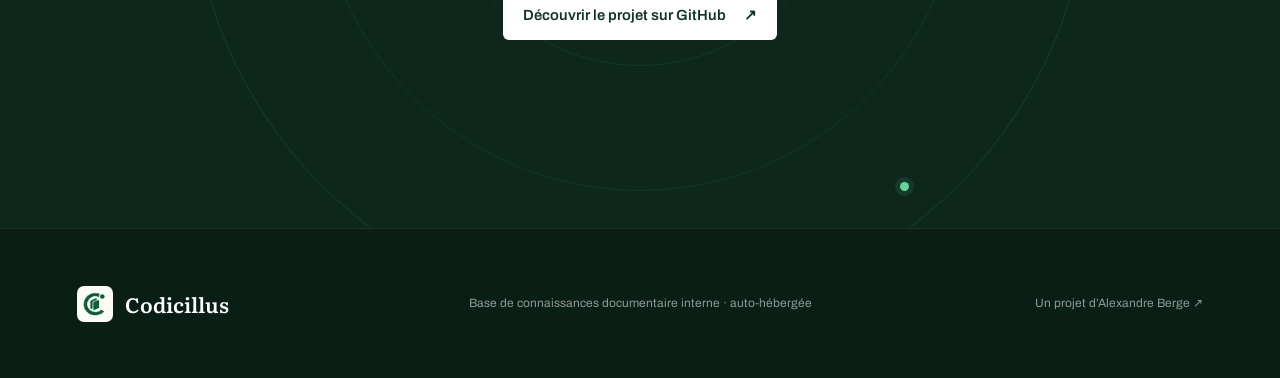
==== commit 22c591dd: "Publier les captures réelles de Codicillus" ====
--- a/codicillus/index.html
+++ b/codicillus/index.html
@@ -101,47 +101,7 @@
               <b id="tour-counter">01 / 03</b>
             </div>
             <div class="tour-canvas">
-              <div class="demo-app" id="demo-app" aria-label="Démonstration de l’interface Codicillus">
-                <aside class="demo-sidebar">
-                  <div class="demo-brand"><span>C</span><div><b>Codicillus</b><small>Vos connaissances. Vivantes.</small></div></div>
-                  <div class="demo-search"><span>⌕&nbsp;&nbsp; Rechercher…</span><kbd>⌘ K</kbd></div>
-                  <p>UNIVERS</p>
-                  <ul class="demo-tree">
-                    <li><i>⌄</i><span class="demo-icon">✣</span><b>Gouvernance</b><small>18</small></li>
-                    <li class="child"><i>⌄</i><span class="demo-icon folder"></span><b>Référentiels</b><small>7</small></li>
-                    <li class="leaf"><span class="demo-icon note"></span><span>Référentiel des KPI</span></li>
-                    <li><i>›</i><span class="demo-icon apps"></span><b>Applications</b><small>31</small></li>
-                    <li class="open"><i>⌄</i><span class="demo-icon infra"></span><b>Infrastructure</b><small>24</small></li>
-                    <li class="child"><i>⌄</i><span class="demo-icon folder"></span><b>Continuité</b><small>6</small></li>
-                    <li class="leaf active"><span class="demo-icon note"></span><span>Plan de continuité d’activité</span></li>
-                    <li class="leaf"><span class="demo-icon note"></span><span>Politique de sauvegarde</span></li>
-                    <li><i>›</i><span class="demo-icon data"></span><b>Données &amp; BI</b><small>16</small></li>
-                  </ul>
-                  <div class="demo-create">＋&nbsp;&nbsp; Créer un univers</div>
-                  <p>RÉCENTS</p>
-                  <ul class="demo-recents"><li>▧&nbsp;&nbsp; Cartographie applicative</li><li>▧&nbsp;&nbsp; Référentiel des KPI</li><li>▧&nbsp;&nbsp; Plan de continuité…</li></ul>
-                </aside>
-                <div class="demo-workspace" id="demo-workspace">
-                  <div class="demo-header"><span>⌂ &nbsp; Accueil</span><div><button type="button">＋&nbsp; Créer</button><i>AB</i></div></div>
-                  <div class="demo-dashboard">
-                    <h3>Bonjour.</h3>
-                    <p class="demo-lead"><b>89</b> notes dans votre bibliothèque, dont <b>84</b> sont actuellement à jour.</p>
-                    <div class="demo-wide-search">Rechercher une note, une fiche, un signet…</div>
-                    <section class="demo-watch">
-                      <p>À SURVEILLER</p>
-                      <div><span class="dot soon"></span><b>3 notes arrivent bientôt à échéance</b><small>Vérification prévue dans les 10 prochains jours</small></div>
-                      <div><span class="dot review"></span><b>2 notes nécessitent votre attention</b><small>Leur période de validité est dépassée</small></div>
-                      <div class="demo-counts"><span><i class="dot fresh"></i><strong>84</strong> À jour</span><span><i class="dot soon"></i><strong>3</strong> Bientôt</span><span><i class="dot review"></i><strong>2</strong> À revoir</span></div>
-                      <aside><strong>2 notes critiques</strong><span>La plus ancienne doit être revue depuis 21 jours.</span></aside>
-                    </section>
-                    <div class="demo-lists">
-                      <section><p>RÉCEMMENT CONSULTÉES <small>7 derniers jours⌄</small></p><b><i>▧</i> Plan de continuité d’activité <small><em class="dot fresh"></em> À jour</small></b><b><i>▧</i> Référentiel des KPI <small><em class="dot soon"></em> Bientôt</small></b><b><i>▧</i> Cartographie applicative <small><em class="dot fresh"></em> À jour</small></b></section>
-                      <section><p>LES PLUS CONSULTÉES <small>30 derniers jours⌄</small></p><b><i>▥</i> Politique de sauvegarde <small><em class="dot review"></em> À revoir</small></b><b><i>▥</i> Cartographie applicative <small><em class="dot fresh"></em> À jour</small></b><b><i>▥</i> Référentiel des KPI <small><em class="dot soon"></em> Bientôt</small></b></section>
-                    </div>
-                    <section class="demo-univers"><p>VOS UNIVERS</p><div><b>✣ &nbsp; Gouvernance</b><span>18 notes</span><span><i class="dot fresh"></i> 17</span><span><i class="dot soon"></i> 1</span><em></em></div><div><b>▤ &nbsp; Infrastructure</b><span>24 notes</span><span><i class="dot fresh"></i> 21</span><span><i class="dot review"></i> 3</span><em></em></div></section>
-                  </div>
-                </div>
-              </div>
+              <img id="tour-image" src="assets/interface-accueil.png" alt="Accueil de Codicillus avec le corpus de démonstration neutre">
             </div>
           </figure>
         </div>
--- a/codicillus/tour.css
+++ b/codicillus/tour.css
@@ -1,15 +1,255 @@
-.product-tour{padding:clamp(100px,12vw,185px) clamp(24px,7vw,120px);background:#ebeae4;overflow:clip}.tour-intro{display:grid;grid-template-columns:minmax(220px,.65fr) 1.35fr;column-gap:8vw;align-items:start;margin-bottom:110px}.tour-intro .eyebrow{grid-column:1}.tour-intro h2{grid-column:2;font:400 clamp(2.8rem,5vw,5.5rem)/1.04 var(--serif);letter-spacing:-.045em;margin:-12px 0 32px;max-width:15ch}.tour-intro>p:last-child{grid-column:2;color:var(--ink-2);font-size:1.15rem;line-height:1.7;max-width:62ch}.tour-story{display:grid;grid-template-columns:minmax(0,1.55fr) minmax(310px,.65fr);gap:clamp(40px,7vw,110px);align-items:start}.tour-screen-wrap{position:sticky;top:7vh;height:86vh;display:grid;align-items:center}.tour-screen{margin:0;background:var(--paper);border:1px solid #cfd4cf;border-radius:12px;box-shadow:0 30px 80px rgba(22,34,43,.16);overflow:hidden;transform:none}.tour-browser{height:50px;background:#f7f6f2;border-bottom:1px solid var(--line);display:flex;align-items:center;gap:7px;padding:0 18px;color:var(--ink-2)}.tour-browser>span{width:8px;height:8px;border-radius:50%;background:#c7cec9}.tour-browser>span:first-child{background:var(--green)}.tour-browser p{margin:0 auto;font:400 .62rem var(--mono);letter-spacing:.05em}.tour-browser b{font:400 .62rem var(--mono);color:var(--green)}.tour-canvas{position:relative;aspect-ratio:1.74;background:var(--paper);overflow:hidden}.tour-canvas:after{content:"";position:absolute;inset:0;box-shadow:inset 0 0 70px rgba(18,52,38,.06);pointer-events:none}.tour-canvas img{display:block;width:100%;height:100%;object-fit:cover;object-position:left top;transition:opacity .28s ease,transform .7s cubic-bezier(.2,.8,.2,1)}.tour-canvas img.changing{opacity:.12;transform:scale(1.015)}.tour-focus{position:absolute;z-index:2;left:52%;top:22%;border:1px solid var(--green);background:rgba(252,251,248,.94);color:var(--green);padding:9px 12px;border-radius:5px;box-shadow:0 8px 24px rgba(22,34,43,.12);font:600 .72rem var(--sans);transition:left .45s ease,top .45s ease}.tour-focus:before{content:"";position:absolute;left:-44px;top:50%;width:42px;height:1px;background:var(--green)}.tour-steps{padding:12vh 0}.tour-step{min-height:82vh;display:flex;flex-direction:column;justify-content:center;opacity:.28;transition:opacity .35s ease;outline:none}.tour-step.active,.tour-step:focus{opacity:1}.step-number{font:400 3.6rem/1 var(--serif);color:var(--green);margin-bottom:28px}.tour-step .eyebrow{margin-bottom:14px}.tour-step h3{font:500 clamp(1.8rem,2.6vw,2.8rem)/1.15 var(--serif);letter-spacing:-.025em;margin-bottom:22px}.tour-step>p:not(.eyebrow){color:var(--ink-2);line-height:1.7}.tour-step ul{list-style:none;padding:0;margin:24px 0 0;border-top:1px solid #ccd1cc}.tour-step li{padding:11px 0;border-bottom:1px solid #ccd1cc;font-size:.83rem}.tour-step li:before{content:"↳";color:var(--green);margin-right:10px}.product-definition{margin-top:80px;background:var(--green-dark);color:white;border-radius:12px;padding:clamp(32px,6vw,85px);text-align:center}.product-definition .eyebrow{color:var(--green-bright)}.scattered{display:flex;flex-wrap:wrap;justify-content:center;gap:14px;margin:48px auto 30px;max-width:900px}.scattered span{padding:11px 15px;border:1px solid rgba(255,255,255,.18);border-radius:5px;color:rgba(255,255,255,.58);font:400 .72rem var(--mono);transform:rotate(var(--tilt,-1deg))}.scattered span:nth-child(2n){--tilt:1.5deg}.scattered span:nth-child(3n){--tilt:-2deg}.definition-arrow{font-size:2.2rem;color:var(--green-bright);margin:5px 0 30px}.structured{display:flex;align-items:center;justify-content:center;flex-wrap:wrap;gap:14px;background:var(--paper);color:var(--ink);padding:20px;border-radius:7px}.structured span{font:400 .59rem var(--mono);letter-spacing:.1em;color:var(--ink-2)}.structured b{font:600 .86rem var(--sans)}.structured i{font-style:normal;color:var(--green)}
-@media(max-width:1050px){.tour-intro{grid-template-columns:1fr}.tour-intro .eyebrow,.tour-intro h2,.tour-intro>p:last-child{grid-column:1}.tour-intro h2{margin-top:0}.tour-story{grid-template-columns:1fr}.tour-screen-wrap{position:sticky;top:70px;height:auto;z-index:3;background:#ebeae4;padding:15px 0}.tour-steps{padding:0}.tour-step{min-height:70vh;padding-top:32vh}.tour-canvas{aspect-ratio:1.7}}
-@media(max-width:720px){.product-tour{padding-left:20px;padding-right:20px}.tour-intro{margin-bottom:65px}.tour-intro h2{font-size:2.8rem}.tour-browser{height:38px}.tour-screen-wrap{top:60px}.tour-focus{display:none}.tour-step{min-height:78vh;padding-top:38vh}.tour-step h3{font-size:1.8rem}.structured{align-items:flex-start;flex-direction:column;text-align:left}.structured i{transform:rotate(90deg);align-self:center}}
-@media(prefers-reduced-motion:reduce){.tour-canvas img,.tour-step{transition:none}.tour-screen-wrap{position:relative;top:auto;height:auto}.tour-step{min-height:auto;padding:70px 0;opacity:1}}
-.demo-app{height:100%;display:grid;grid-template-columns:23% 1fr;background:#fcfbf8;color:#16222b;text-align:left}.demo-sidebar{background:#f5f4ef;border-right:1px solid #dfe3df;padding:2.8% 2.2%;overflow:hidden}.demo-brand{display:flex;align-items:center;gap:7px;color:#1f5a3c;font:600 clamp(.62rem,1vw,.9rem) var(--serif);margin-bottom:9%}.demo-brand img{width:25px;height:25px;object-fit:contain}.demo-search,.demo-wide-search{border:1px solid #dfe3df;background:#fcfbf8;border-radius:5px;color:#7c8a8d}.demo-search{padding:7px;font-size:clamp(.38rem,.56vw,.6rem);display:flex;justify-content:space-between}.demo-search kbd{font:400 .48rem var(--mono);border:1px solid #dfe3df;border-radius:3px;padding:1px 3px}.demo-sidebar>p,.demo-watch>p,.demo-lists p,.demo-kicker{font:400 clamp(.35rem,.48vw,.52rem) var(--mono);letter-spacing:.12em;color:#536066;margin:12% 0 5%}.demo-sidebar ul{list-style:none;margin:0;padding:0}.demo-sidebar li{display:grid;grid-template-columns:8px 1fr auto;align-items:center;gap:5px;padding:4.5% 3%;border-radius:4px;font-size:clamp(.4rem,.58vw,.62rem);white-space:nowrap}.demo-sidebar li i{width:6px;height:6px;border:1px solid #62736b;border-radius:1px}.demo-sidebar li small{font:400 .47rem var(--mono);color:#83908b}.demo-sidebar li.open{color:#1f5a3c}.demo-sidebar li.child{display:block;padding-left:22%;color:#536066}.demo-sidebar li.child.active{background:#e9e8e1;color:#1f5a3c;font-weight:600}.demo-workspace{min-width:0;transition:opacity .17s ease,transform .17s ease}.demo-workspace.changing{opacity:0;transform:translateY(4px)}.demo-header{height:9%;min-height:36px;border-bottom:1px solid #eceee9;display:flex;align-items:center;justify-content:space-between;padding:0 3%;font-size:clamp(.39rem,.57vw,.63rem);color:#46585f}.demo-header button{border:1px solid #dfe3df;background:#fcfbf8;border-radius:4px;color:#1f5a3c;padding:5px 8px;font-size:inherit;font-weight:600}.demo-dashboard{padding:4%}.demo-dashboard h3,.demo-note h3,.demo-history h3{font:600 clamp(1rem,2.25vw,2rem)/1.12 var(--serif);margin:0;color:#16222b}.demo-lead{font:400 clamp(.48rem,.72vw,.76rem) var(--serif);color:#46585f;margin:1% 0 3%}.demo-wide-search{padding:2%;font:400 clamp(.48rem,.68vw,.7rem) var(--serif);margin-bottom:3%}.demo-watch{position:relative;border:1px solid #dfe3df;border-radius:6px;padding:2.5%;display:grid;grid-template-columns:1fr 1fr;gap:8%;min-height:115px}.demo-watch>p{position:absolute;left:2.5%;top:0;margin:2% 0}.demo-watch>div{display:grid;grid-template-columns:12px 1fr;gap:2px 6px;align-content:center;padding-top:8%}.demo-watch .dot{grid-row:1/3;margin-top:2px}.dot{display:inline-block;width:8px;height:8px;border-radius:50%;border:1px solid currentColor}.dot.fresh{background:#1d6b4a;color:#1d6b4a}.dot.soon{background:#77720b;color:#77720b}.dot.review{color:#c44c1d;position:relative}.dot.review:after{content:"!";position:absolute;inset:-5px 0 0;text-align:center;font:700 7px var(--sans)}.demo-watch b{font-size:clamp(.4rem,.57vw,.61rem)}.demo-watch small{font-size:clamp(.35rem,.48vw,.52rem);color:#536066}.demo-watch aside{position:absolute;right:4%;top:20%;height:60%;width:22%;background:#e4efe8;color:#1d6b4a;border-radius:5px;display:flex;flex-direction:column;align-items:center;justify-content:center}.demo-watch aside strong{font:600 clamp(1rem,1.8vw,1.6rem) var(--serif)}.demo-watch aside span{font-size:.48rem}.demo-lists{display:grid;grid-template-columns:1fr 1fr;gap:3%;margin-top:3%}.demo-lists section{border:1px solid #dfe3df;border-radius:6px;padding:4%}.demo-lists p{margin:0 0 5%}.demo-lists b{display:flex;justify-content:space-between;padding:3.5% 0;border-bottom:1px solid #eceee9;font-size:clamp(.38rem,.54vw,.58rem)}.demo-lists b:last-child{border-bottom:0}.demo-lists small{color:#536066;font-weight:400}.demo-note{position:relative;padding:3% 25% 4% 6%;height:91%;overflow:hidden}.demo-tabs{display:flex;border-bottom:1px solid #dfe3df;margin-bottom:2%;gap:4%}.demo-tabs>*{padding:1.7% 2%;font-size:clamp(.4rem,.56vw,.62rem)}.demo-tabs b{color:#1f5a3c;border-bottom:2px solid #1f5a3c}.demo-vivacity{display:flex;align-items:center;gap:2%;font-size:clamp(.35rem,.5vw,.55rem);color:#536066;padding:1.4%}.demo-vivacity b{color:#1d6b4a}.demo-vivacity>span:not(.dot)+span{border-left:1px solid #dfe3df;padding-left:2%}.demo-note .demo-kicker{margin:5% 0 2%}.demo-tags{display:flex;gap:1.5%;margin:3% 0}.demo-tags span{background:#e6efe9;color:#1f5a3c;border-radius:4px;padding:1.3% 2%;font-size:clamp(.34rem,.46vw,.5rem)}.demo-summary{font:400 clamp(.48rem,.72vw,.76rem)/1.55 var(--serif);border-top:1px solid #dfe3df;padding-top:4%;margin-top:4%}.demo-note h4{font:500 clamp(.7rem,1.15vw,1rem) var(--serif);margin:5% 0 2%}.demo-note h4 small{font:400 .55rem var(--mono);color:#1f5a3c;margin-right:2%}.demo-note>p:last-of-type{font-size:clamp(.4rem,.56vw,.61rem);line-height:1.6}.demo-context{position:absolute;right:0;top:0;width:21%;height:100%;border-left:1px solid #dfe3df;padding:6% 3%;display:flex;flex-direction:column;font-size:clamp(.34rem,.48vw,.52rem)}.demo-context p{font:400 .44rem var(--mono);letter-spacing:.12em;color:#536066;margin:0 0 8%}.demo-context span{color:#536066;margin-top:4%}.demo-context hr{border:0;border-top:1px solid #dfe3df;width:100%;margin:18% 0}.demo-history{padding:5% 8%;height:91%;overflow:hidden}.demo-history>p:not(.demo-kicker){font-size:clamp(.4rem,.58vw,.63rem);color:#536066}.demo-history .demo-kicker{margin:0 0 2%}.demo-filters{display:flex;gap:4%;border-bottom:1px solid #dfe3df;margin:4% 0 3%}.demo-filters>*{padding:1.5%;font-size:clamp(.36rem,.5vw,.54rem)}.demo-filters b{color:#1f5a3c;border-bottom:2px solid #1f5a3c}.demo-history ol{list-style:none;padding:0;margin:0}.demo-history li{position:relative;display:grid;grid-template-columns:14px 1fr;gap:1px 8px;padding:2% 0;border-bottom:1px solid #eceee9}.demo-history li i{grid-row:1/4;width:8px;height:8px;border:1px solid #93a2a6;border-radius:2px;margin-top:2px}.demo-history li.fresh i{border-radius:50%;background:#1d6b4a;border-color:#1d6b4a}.demo-history li.soon i{border-radius:50%;background:#77720b;border-color:#77720b}.demo-history time{font:400 clamp(.32rem,.43vw,.47rem) var(--mono);color:#536066}.demo-history li b{font-size:clamp(.39rem,.55vw,.6rem)}.demo-history li span{font-size:clamp(.34rem,.48vw,.52rem);color:#536066}
-@media(max-width:720px){.demo-app{grid-template-columns:25% 1fr}.demo-sidebar{padding:3% 2%}.demo-brand b{display:none}.demo-sidebar li:nth-child(n+4){display:none}.demo-dashboard{padding:4% 3%}.demo-watch{grid-template-columns:1fr}.demo-watch>div:nth-of-type(2){display:none}.demo-watch aside{right:3%;width:27%}.demo-lists{grid-template-columns:1fr}.demo-lists section+section{display:none}.demo-note{padding-left:4%;padding-right:24%}.demo-context{width:21%}}
-
-/* La visite reprend ici la vraie coquille de Codicillus, réduite comme une maquette. */
-.tour-canvas{aspect-ratio:1.86}.demo-app{grid-template-columns:14.2% 1fr;background:#fcfbf8}.demo-sidebar{padding:1.15% 1%;background:#f5f4ef;border-right:1px solid #eceee9}.demo-brand{gap:7px;margin:0 0 8%;align-items:flex-start}.demo-brand>span{display:grid;place-items:center;flex:none;width:22px;height:22px;border-radius:4px;background:#1f5a3c;color:#fff;font:600 12px var(--serif)}.demo-brand>div{display:flex;flex-direction:column;min-width:0}.demo-brand b{font:600 clamp(.58rem,.9vw,.92rem)/1 var(--serif);color:#1f5a3c}.demo-brand small{margin-top:2px;font-size:clamp(.28rem,.39vw,.43rem);line-height:1.1;color:#536066;white-space:nowrap}.demo-search{height:auto;padding:6% 7%;font-size:clamp(.3rem,.43vw,.48rem);align-items:center;background:#fcfbf8}.demo-search kbd{font-size:clamp(.26rem,.34vw,.38rem)}.demo-sidebar>p{margin:11% 2% 4%;font-size:clamp(.27rem,.36vw,.4rem)}.demo-tree li{display:grid;grid-template-columns:7px 8px minmax(0,1fr) auto;gap:4px;padding:3.2% 2%;font-size:clamp(.3rem,.42vw,.47rem);border-radius:4px;overflow:hidden}.demo-tree li i{width:auto;height:auto;border:0;font-style:normal;color:#93a2a6}.demo-tree li .demo-icon{width:7px;height:7px;display:inline-block;color:#1f5a3c;font-size:7px;line-height:7px}.demo-icon.folder{border:1px solid #536066;border-radius:1px}.demo-icon.note{border:1px solid #536066;border-radius:1px;position:relative}.demo-icon.note:after{content:"";position:absolute;left:2px;right:1px;top:2px;height:1px;background:#536066;box-shadow:0 2px #536066}.demo-icon.apps,.demo-icon.infra,.demo-icon.data{border:1px solid #536066;border-radius:1px}.demo-tree li b{font-weight:600;overflow:hidden;text-overflow:ellipsis}.demo-tree li small{font:400 clamp(.26rem,.34vw,.38rem) var(--mono);color:#536066}.demo-tree li.child{grid-template-columns:7px 8px minmax(0,1fr) auto;padding-left:9%}.demo-tree li.leaf{grid-template-columns:8px minmax(0,1fr);padding-left:22%;color:#46585f;white-space:nowrap}.demo-tree li.leaf span:last-child{overflow:hidden;text-overflow:ellipsis}.demo-tree li.active{background:#e9e8e1;color:#1f5a3c;font-weight:600}.demo-create{margin:5% 3%;font-size:clamp(.29rem,.4vw,.44rem);color:#536066}.demo-recents{list-style:none;margin:0;padding:0}.demo-recents li{padding:3.2% 5%;font-size:clamp(.28rem,.38vw,.42rem);white-space:nowrap;overflow:hidden;text-overflow:ellipsis;color:#46585f}.demo-header{height:8.8%;min-height:0;padding:0 2%;font-size:clamp(.31rem,.42vw,.47rem);background:#fcfbf8}.demo-header>div{display:flex;align-items:center;gap:6px}.demo-header button{padding:5px 8px;border-color:#dfe3df;background:#fcfbf8}.demo-header button.primary{background:#1f5a3c;color:#fff}.demo-header>div>i{display:grid;place-items:center;width:20px;height:20px;border-radius:50%;background:#1f5a3c;color:#fff;font:400 clamp(.26rem,.36vw,.4rem) var(--sans)}.demo-header small{text-align:right;font-size:clamp(.25rem,.34vw,.38rem);line-height:1.25;color:#46585f}.demo-dashboard{padding:2.5% 3.1%;height:91.2%;overflow:hidden}.demo-dashboard h3{font:600 clamp(.95rem,1.7vw,1.65rem)/1.08 var(--serif)}.demo-lead{font-size:clamp(.4rem,.61vw,.66rem);margin:.6% 0 1.6%}.demo-lead b{color:#1d6b4a}.demo-wide-search{padding:1.25%;font-size:clamp(.38rem,.55vw,.6rem);margin-bottom:1.4%}.demo-watch{min-height:0;height:27%;padding:2.8% 1.5% 1.3%;grid-template-columns:1.2fr 1.2fr .9fr 1.25fr;gap:2%;border-radius:5px}.demo-watch>p{top:0;left:1.5%;font-size:clamp(.26rem,.35vw,.39rem);margin:1.2% 0}.demo-watch>div{padding-top:4%;grid-template-columns:10px 1fr}.demo-watch b{font-size:clamp(.3rem,.43vw,.48rem)}.demo-watch small{font-size:clamp(.26rem,.35vw,.39rem)}.demo-watch .dot{width:7px;height:7px}.demo-counts{display:flex!important;flex-direction:column;justify-content:center;gap:5%;padding-top:4%!important}.demo-counts span{display:grid;grid-template-columns:9px 16px 1fr;align-items:center;color:#536066;font-size:clamp(.27rem,.38vw,.42rem)}.demo-counts strong{font:600 clamp(.4rem,.58vw,.62rem) var(--serif);color:#16222b}.demo-watch aside{position:static;width:auto;height:auto;margin-top:4%;padding:8%;border-radius:5px;align-items:flex-start;background:#f8e6dc;color:#b4471c}.demo-watch aside strong{font:600 clamp(.38rem,.56vw,.6rem) var(--serif)}.demo-watch aside span{font-size:clamp(.26rem,.35vw,.39rem);color:#46585f;margin-top:5px}.demo-lists{height:28%;gap:1.2%;margin-top:1.4%}.demo-lists section{padding:1.4%;border-radius:5px;overflow:hidden}.demo-lists p{margin:0 0 1%;display:flex;justify-content:space-between;font-size:clamp(.25rem,.34vw,.38rem)}.demo-lists p small{font:400 clamp(.24rem,.32vw,.36rem) var(--sans);letter-spacing:0;text-transform:none}.demo-lists b{display:grid;grid-template-columns:12px minmax(0,1fr) auto;padding:1.7% 0;font-size:clamp(.29rem,.4vw,.45rem);align-items:center}.demo-lists b>i{font-style:normal;color:#1f5a3c}.demo-lists b small{display:flex;align-items:center;gap:4px;color:#1f5a3c}.demo-lists .dot{width:6px;height:6px}.demo-univers{height:20%;margin-top:1.4%;padding:1.2% 1.5%;border:1px solid #dfe3df;border-radius:5px;overflow:hidden}.demo-univers>p{margin:0 0 .5%;font:400 clamp(.25rem,.34vw,.38rem) var(--mono);letter-spacing:.12em;color:#536066}.demo-univers>div{display:grid;grid-template-columns:1.5fr .55fr .45fr .45fr .8fr;align-items:center;border-top:1px solid #eceee9;padding:1% 0;font-size:clamp(.27rem,.38vw,.42rem)}.demo-univers>div>span{color:#536066}.demo-univers .dot{display:inline-block;width:6px;height:6px}.demo-univers em{height:4px;border-radius:3px;background:linear-gradient(90deg,#1d6b4a 0 86%,#6f6a0e 86% 94%,#b4471c 94%)}
-
-.demo-note{display:grid;grid-template-columns:15% minmax(0,1fr) 25%;padding:0;height:91.2%;overflow:hidden}.demo-summary-nav{padding:26% 12% 0 22%;font-size:clamp(.26rem,.36vw,.4rem)}.demo-summary-nav p{font:400 clamp(.25rem,.34vw,.38rem) var(--mono);letter-spacing:.12em;color:#536066}.demo-summary-nav>*:not(p){display:grid;grid-template-columns:16px 1fr;padding:5% 0 5% 8%;border-left:1px solid #dfe3df;font-style:normal;color:#536066}.demo-summary-nav b{border-left:2px solid #1f5a3c;color:#1f5a3c}.demo-summary-nav i{font-style:normal;font-family:var(--mono)}.demo-document{padding:3.2% 4.8%;overflow:hidden;border-left:1px solid #eceee9}.demo-tabs{margin-bottom:1.3%;gap:3%}.demo-tabs>*{padding:1.5% 2.2%;font-size:clamp(.3rem,.42vw,.47rem)}.demo-vivacity{padding:1% 1.2%;gap:1.8%;font-size:clamp(.25rem,.35vw,.39rem);white-space:nowrap}.demo-vivacity .dot{width:8px;height:8px}.demo-vivacity>span+span,.demo-vivacity>b+span{border-left:1px solid #dfe3df;padding-left:1.8%}.demo-document>h3{font:500 clamp(.9rem,1.75vw,1.7rem)/1.15 var(--serif);max-width:15ch;margin:5% 0 3%}.demo-tags{gap:1%;margin:0 0 3%}.demo-tags span,.demo-tags button{padding:1.2% 1.8%;font-size:clamp(.25rem,.35vw,.39rem);border-radius:3px}.demo-tags button{border:1px solid #dfe3df;background:#fcfbf8;color:#46585f}.demo-meta{display:flex;border-bottom:1px solid #dfe3df;padding-bottom:3%;gap:0}.demo-meta>span{display:grid;grid-template-columns:14px auto;padding:0 3%;border-right:1px solid #dfe3df;font-size:clamp(.25rem,.35vw,.39rem)}.demo-meta>span:first-child{padding-left:0}.demo-meta i{grid-row:1/3;font-style:normal;font-size:clamp(.38rem,.55vw,.6rem)}.demo-meta small{color:#536066;font-size:clamp(.22rem,.3vw,.34rem)}.demo-rule{text-align:center;color:#1f5a3c;font-size:.55rem;margin:3% 0}.demo-document .demo-summary{font:400 clamp(.34rem,.51vw,.56rem)/1.55 var(--sans);border:0;padding:0;margin:0}.demo-document h4{font:500 clamp(.56rem,.88vw,.92rem) var(--serif);margin:5% 0 2%}.demo-document h4 small{font-size:clamp(.35rem,.5vw,.54rem)}.demo-document>p:last-child{font-size:clamp(.3rem,.42vw,.47rem);line-height:1.6}.demo-context{position:static;width:auto;height:auto;border-left:1px solid #dfe3df;padding:5% 8%;font-size:clamp(.25rem,.35vw,.39rem)}.demo-context>p,.demo-context section p{font:400 clamp(.24rem,.32vw,.36rem) var(--mono);letter-spacing:.12em;color:#536066;margin:0 0 5%}.demo-context>span{display:block;margin:5% 0;color:#16222b}.demo-context>hr{margin:9% 0}.demo-context section{padding:7%;border:1px solid #dfe3df;border-radius:4px}.demo-context section strong{display:flex;gap:5px;align-items:center;color:#1d6b4a;font-size:clamp(.34rem,.49vw,.53rem)}.demo-context section small{display:block;margin:5% 0;color:#536066}.demo-timeline{height:1px;background:#dfe3df;position:relative;margin-top:14%}.demo-timeline>i{position:absolute;left:0;top:0;width:48%;height:1px;background:#1d6b4a}.demo-timeline>b,.demo-timeline>em{position:absolute;top:50%;width:7px;height:7px;border:1px solid #1d6b4a;border-radius:50%;background:#fcfbf8;transform:translate(-50%,-50%)}.demo-timeline>b{left:48%;background:#1d6b4a}.demo-timeline>em{left:100%;border-color:#93a2a6}
-
-.demo-history{padding:3% 8%;height:91.2%;max-width:none}.demo-history .demo-kicker{margin:0 0 1%;font-size:clamp(.25rem,.34vw,.38rem)}.demo-history h3{font:500 clamp(.86rem,1.6vw,1.55rem)/1.15 var(--serif);max-width:23ch}.demo-history>p:not(.demo-kicker){max-width:58%;font-size:clamp(.3rem,.43vw,.48rem);line-height:1.5}.demo-filters{gap:2%;margin:2.5% 0 1.5%}.demo-filters>*{padding:1% 1.4%;font-size:clamp(.27rem,.38vw,.42rem)}.demo-history ol{margin-left:0}.demo-history li{grid-template-columns:12px 18% 1fr;gap:1% 1.4%;padding:1.2% 0;border:0}.demo-history li:before{content:"";position:absolute;left:4px;top:0;bottom:0;width:1px;background:#dfe3df}.demo-history li>i{z-index:1;grid-row:auto;width:8px;height:8px;background:#fcfbf8}.demo-history time{display:flex;flex-direction:column;font:400 clamp(.27rem,.38vw,.42rem) var(--sans);color:#16222b}.demo-history time small{font:400 clamp(.22rem,.3vw,.34rem) var(--mono);letter-spacing:.1em;color:#536066;margin-top:3px}.demo-history li>div{display:flex;flex-direction:column}.demo-history li>div>b{font-size:clamp(.29rem,.42vw,.46rem)}.demo-history li.soon>div>b{color:#8f5c00}.demo-history li>div>span{font-size:clamp(.27rem,.38vw,.42rem);color:#536066}.demo-history li>div>em{width:max-content;margin-top:5px;padding:3px 5px;border:1px solid #dfe3df;border-radius:2px;font:400 clamp(.22rem,.3vw,.34rem) var(--mono);color:#46585f}
-
-@media(max-width:720px){.tour-canvas{aspect-ratio:1.55}.demo-app{grid-template-columns:18% 1fr}.demo-sidebar{padding:2% 1%}.demo-brand small,.demo-tree li:nth-child(n+6),.demo-create,.demo-recents{display:none}.demo-dashboard{padding:3%}.demo-watch{grid-template-columns:1.2fr .9fr 1.2fr}.demo-watch>div:nth-of-type(2){display:none}.demo-lists{grid-template-columns:1fr}.demo-lists section+section,.demo-univers{display:none}.demo-note{grid-template-columns:minmax(0,1fr) 27%}.demo-summary-nav{display:none}.demo-document{border-left:0}.demo-context{width:auto}.demo-history>p:not(.demo-kicker){max-width:85%}}
+.product-tour {
+  padding: clamp(100px, 12vw, 185px) clamp(24px, 7vw, 120px);
+  background: #ebeae4;
+  overflow: clip;
+}
+
+.tour-intro {
+  display: grid;
+  grid-template-columns: minmax(220px, .65fr) 1.35fr;
+  column-gap: 8vw;
+  align-items: start;
+  margin-bottom: 110px;
+}
+
+.tour-intro .eyebrow { grid-column: 1; }
+.tour-intro h2 {
+  grid-column: 2;
+  max-width: 15ch;
+  margin: -12px 0 32px;
+  font: 400 clamp(2.8rem, 5vw, 5.5rem) / 1.04 var(--serif);
+  letter-spacing: -.045em;
+}
+.tour-intro > p:last-child {
+  grid-column: 2;
+  max-width: 62ch;
+  color: var(--ink-2);
+  font-size: 1.15rem;
+  line-height: 1.7;
+}
+
+.tour-story {
+  display: grid;
+  grid-template-columns: minmax(0, 1.55fr) minmax(310px, .65fr);
+  gap: clamp(40px, 7vw, 110px);
+  align-items: start;
+}
+.tour-screen-wrap {
+  position: sticky;
+  top: 7vh;
+  height: 86vh;
+  display: grid;
+  align-items: center;
+}
+.tour-screen {
+  margin: 0;
+  overflow: hidden;
+  background: var(--paper);
+  border: 1px solid #cfd4cf;
+  border-radius: 12px;
+  box-shadow: 0 30px 80px rgba(22, 34, 43, .16);
+}
+.tour-browser {
+  height: 50px;
+  display: flex;
+  align-items: center;
+  gap: 7px;
+  padding: 0 18px;
+  color: var(--ink-2);
+  background: #f7f6f2;
+  border-bottom: 1px solid var(--line);
+}
+.tour-browser > span {
+  width: 8px;
+  height: 8px;
+  background: #c7cec9;
+  border-radius: 50%;
+}
+.tour-browser > span:first-child { background: var(--green); }
+.tour-browser p {
+  margin: 0 auto;
+  font: 400 .62rem var(--mono);
+  letter-spacing: .05em;
+}
+.tour-browser b {
+  color: var(--green);
+  font: 400 .62rem var(--mono);
+}
+.tour-canvas {
+  position: relative;
+  aspect-ratio: 1.86;
+  overflow: hidden;
+  background: var(--paper);
+}
+.tour-canvas::after {
+  position: absolute;
+  inset: 0;
+  content: "";
+  box-shadow: inset 0 0 70px rgba(18, 52, 38, .035);
+  pointer-events: none;
+}
+.tour-canvas img {
+  display: block;
+  width: 100%;
+  height: 100%;
+  object-fit: cover;
+  object-position: left top;
+  transition: opacity .28s ease, transform .7s cubic-bezier(.2, .8, .2, 1);
+}
+.tour-canvas img.changing {
+  opacity: .12;
+  transform: scale(1.015);
+}
+
+.tour-steps { padding: 12vh 0; }
+.tour-step {
+  min-height: 82vh;
+  display: flex;
+  flex-direction: column;
+  justify-content: center;
+  opacity: .28;
+  outline: none;
+  transition: opacity .35s ease;
+}
+.tour-step.active,
+.tour-step:focus { opacity: 1; }
+.step-number {
+  margin-bottom: 28px;
+  color: var(--green);
+  font: 400 3.6rem / 1 var(--serif);
+}
+.tour-step .eyebrow { margin-bottom: 14px; }
+.tour-step h3 {
+  margin-bottom: 22px;
+  font: 500 clamp(1.8rem, 2.6vw, 2.8rem) / 1.15 var(--serif);
+  letter-spacing: -.025em;
+}
+.tour-step > p:not(.eyebrow) {
+  color: var(--ink-2);
+  line-height: 1.7;
+}
+.tour-step ul {
+  margin: 24px 0 0;
+  padding: 0;
+  list-style: none;
+  border-top: 1px solid #ccd1cc;
+}
+.tour-step li {
+  padding: 11px 0;
+  border-bottom: 1px solid #ccd1cc;
+  font-size: .83rem;
+}
+.tour-step li::before {
+  margin-right: 10px;
+  color: var(--green);
+  content: "↳";
+}
+
+.product-definition {
+  margin-top: 80px;
+  padding: clamp(32px, 6vw, 85px);
+  color: white;
+  text-align: center;
+  background: var(--green-dark);
+  border-radius: 12px;
+}
+.product-definition .eyebrow { color: var(--green-bright); }
+.scattered {
+  max-width: 900px;
+  display: flex;
+  flex-wrap: wrap;
+  justify-content: center;
+  gap: 14px;
+  margin: 48px auto 30px;
+}
+.scattered span {
+  padding: 11px 15px;
+  color: rgba(255, 255, 255, .58);
+  font: 400 .72rem var(--mono);
+  border: 1px solid rgba(255, 255, 255, .18);
+  border-radius: 5px;
+  transform: rotate(var(--tilt, -1deg));
+}
+.scattered span:nth-child(2n) { --tilt: 1.5deg; }
+.scattered span:nth-child(3n) { --tilt: -2deg; }
+.definition-arrow {
+  margin: 5px 0 30px;
+  color: var(--green-bright);
+  font-size: 2.2rem;
+}
+.structured {
+  display: flex;
+  flex-wrap: wrap;
+  align-items: center;
+  justify-content: center;
+  gap: 14px;
+  padding: 20px;
+  color: var(--ink);
+  background: var(--paper);
+  border-radius: 7px;
+}
+.structured span {
+  color: var(--ink-2);
+  font: 400 .59rem var(--mono);
+  letter-spacing: .1em;
+}
+.structured b { font: 600 .86rem var(--sans); }
+.structured i { color: var(--green); font-style: normal; }
+
+@media (max-width: 1050px) {
+  .tour-intro { grid-template-columns: 1fr; }
+  .tour-intro .eyebrow,
+  .tour-intro h2,
+  .tour-intro > p:last-child { grid-column: 1; }
+  .tour-intro h2 { margin-top: 0; }
+  .tour-story { grid-template-columns: 1fr; }
+  .tour-screen-wrap {
+    z-index: 3;
+    top: 70px;
+    height: auto;
+    padding: 15px 0;
+    background: #ebeae4;
+  }
+  .tour-steps { padding: 0; }
+  .tour-step {
+    min-height: 70vh;
+    padding-top: 32vh;
+  }
+}
+
+@media (max-width: 720px) {
+  .product-tour { padding-right: 20px; padding-left: 20px; }
+  .tour-intro { margin-bottom: 65px; }
+  .tour-intro h2 { font-size: 2.8rem; }
+  .tour-browser { height: 38px; }
+  .tour-screen-wrap { top: 60px; }
+  .tour-step {
+    min-height: 78vh;
+    padding-top: 38vh;
+  }
+  .tour-step h3 { font-size: 1.8rem; }
+  .structured {
+    flex-direction: column;
+    align-items: flex-start;
+    text-align: left;
+  }
+  .structured i {
+    align-self: center;
+    transform: rotate(90deg);
+  }
+}
+
+@media (prefers-reduced-motion: reduce) {
+  .tour-canvas img,
+  .tour-step { transition: none; }
+  .tour-screen-wrap {
+    position: relative;
+    top: auto;
+    height: auto;
+  }
+  .tour-step {
+    min-height: auto;
+    padding: 70px 0;
+    opacity: 1;
+  }
+}
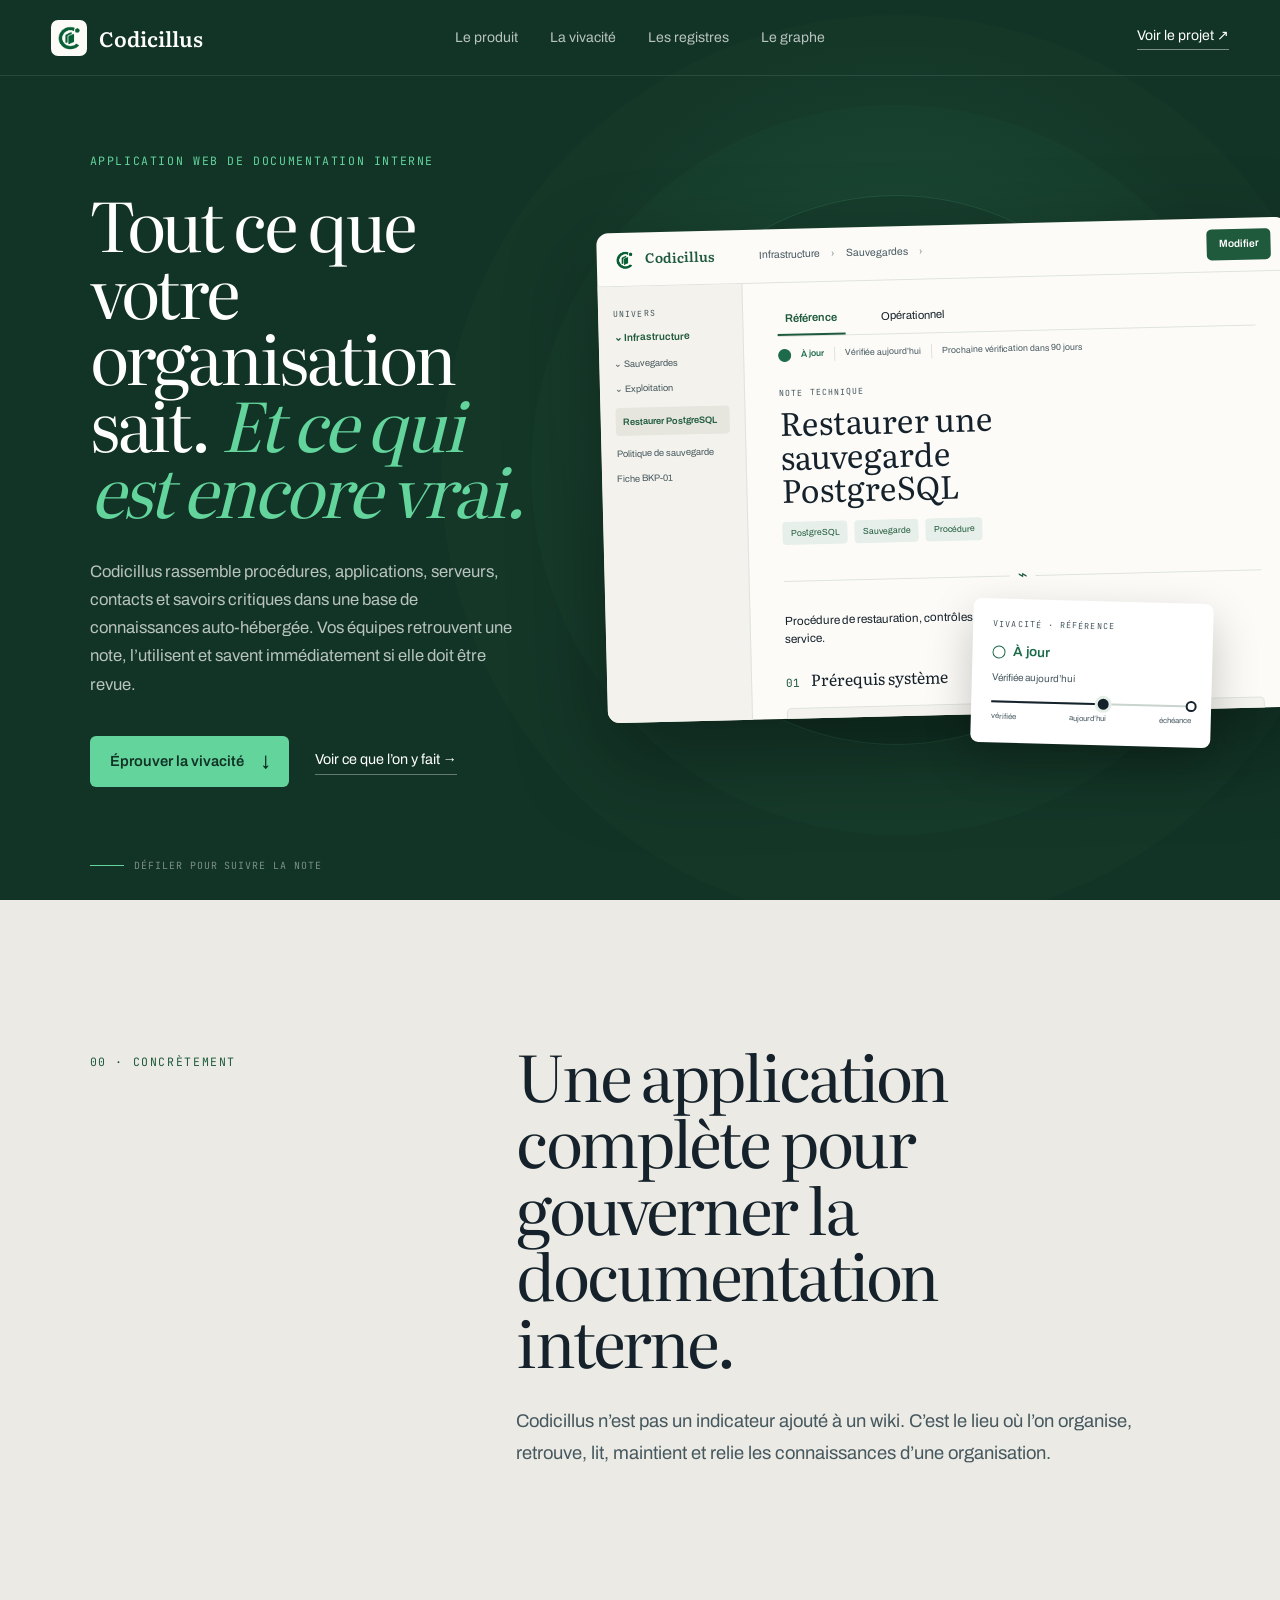
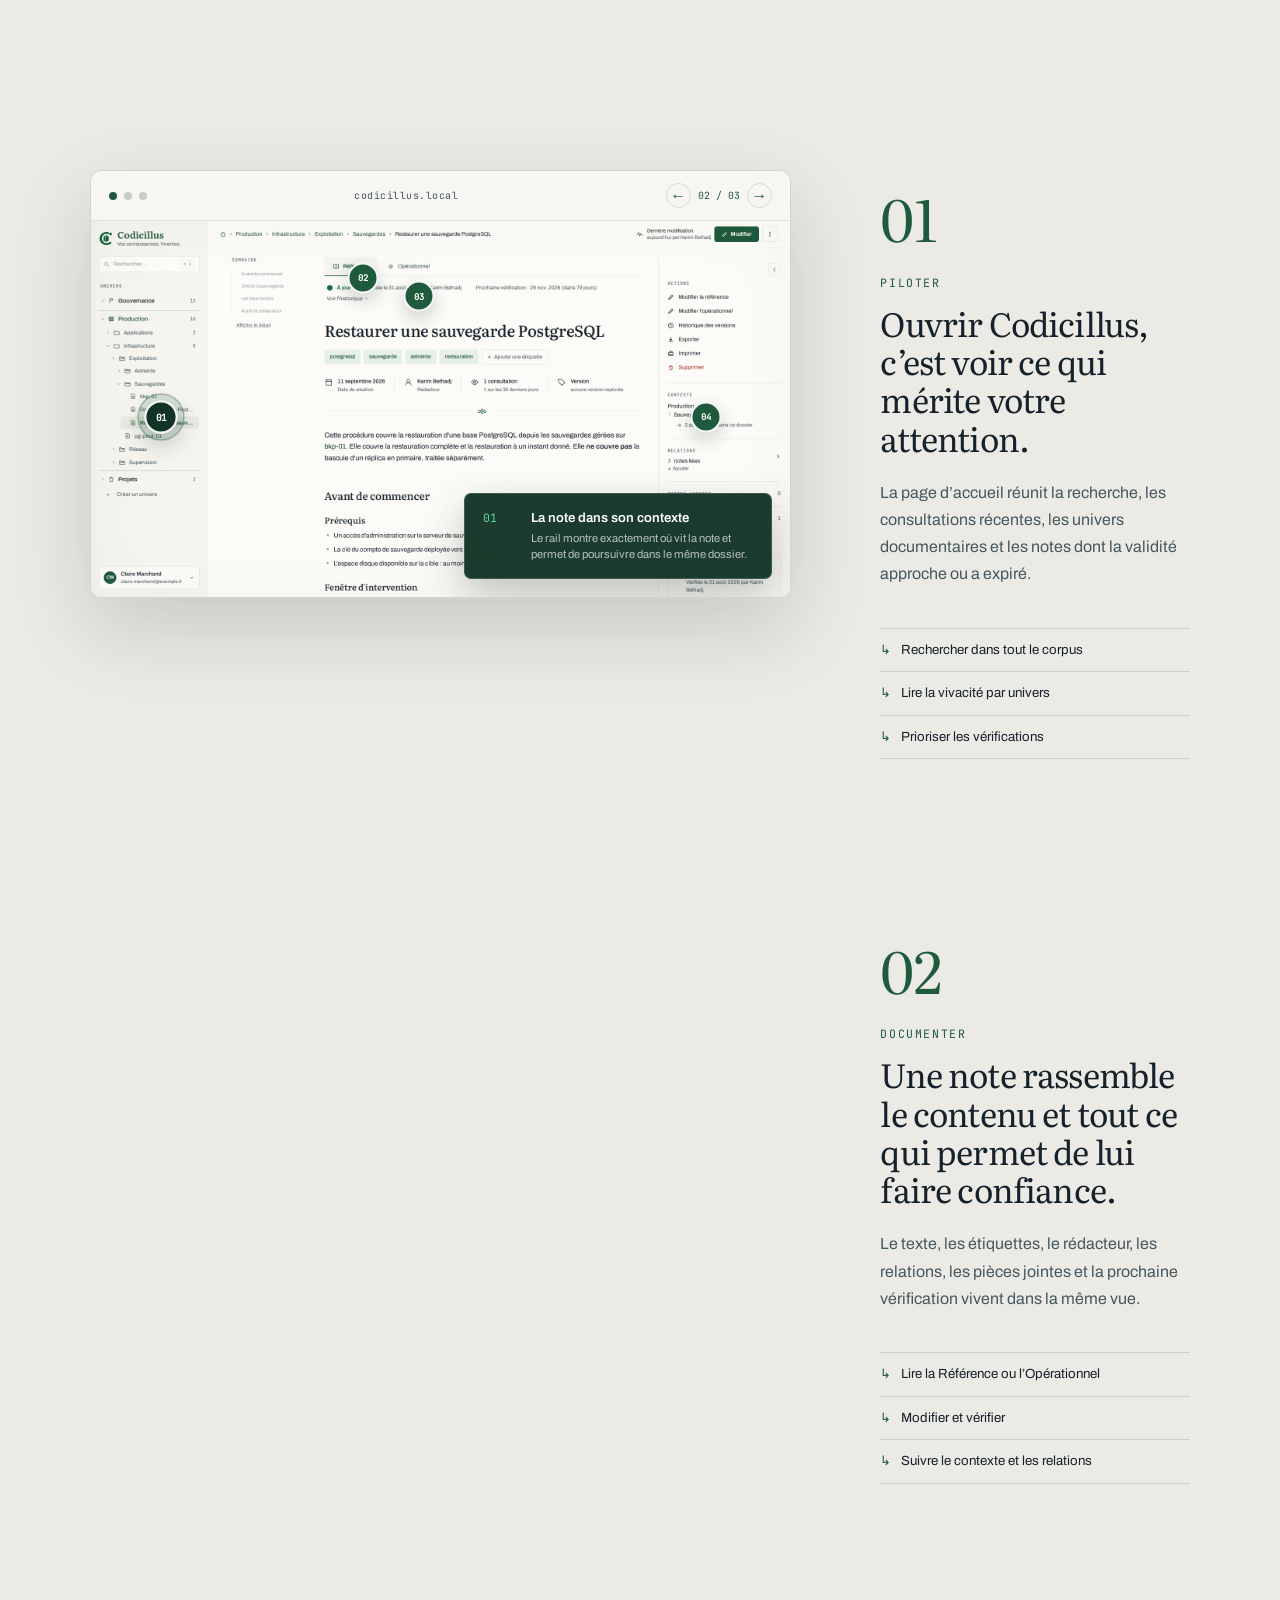
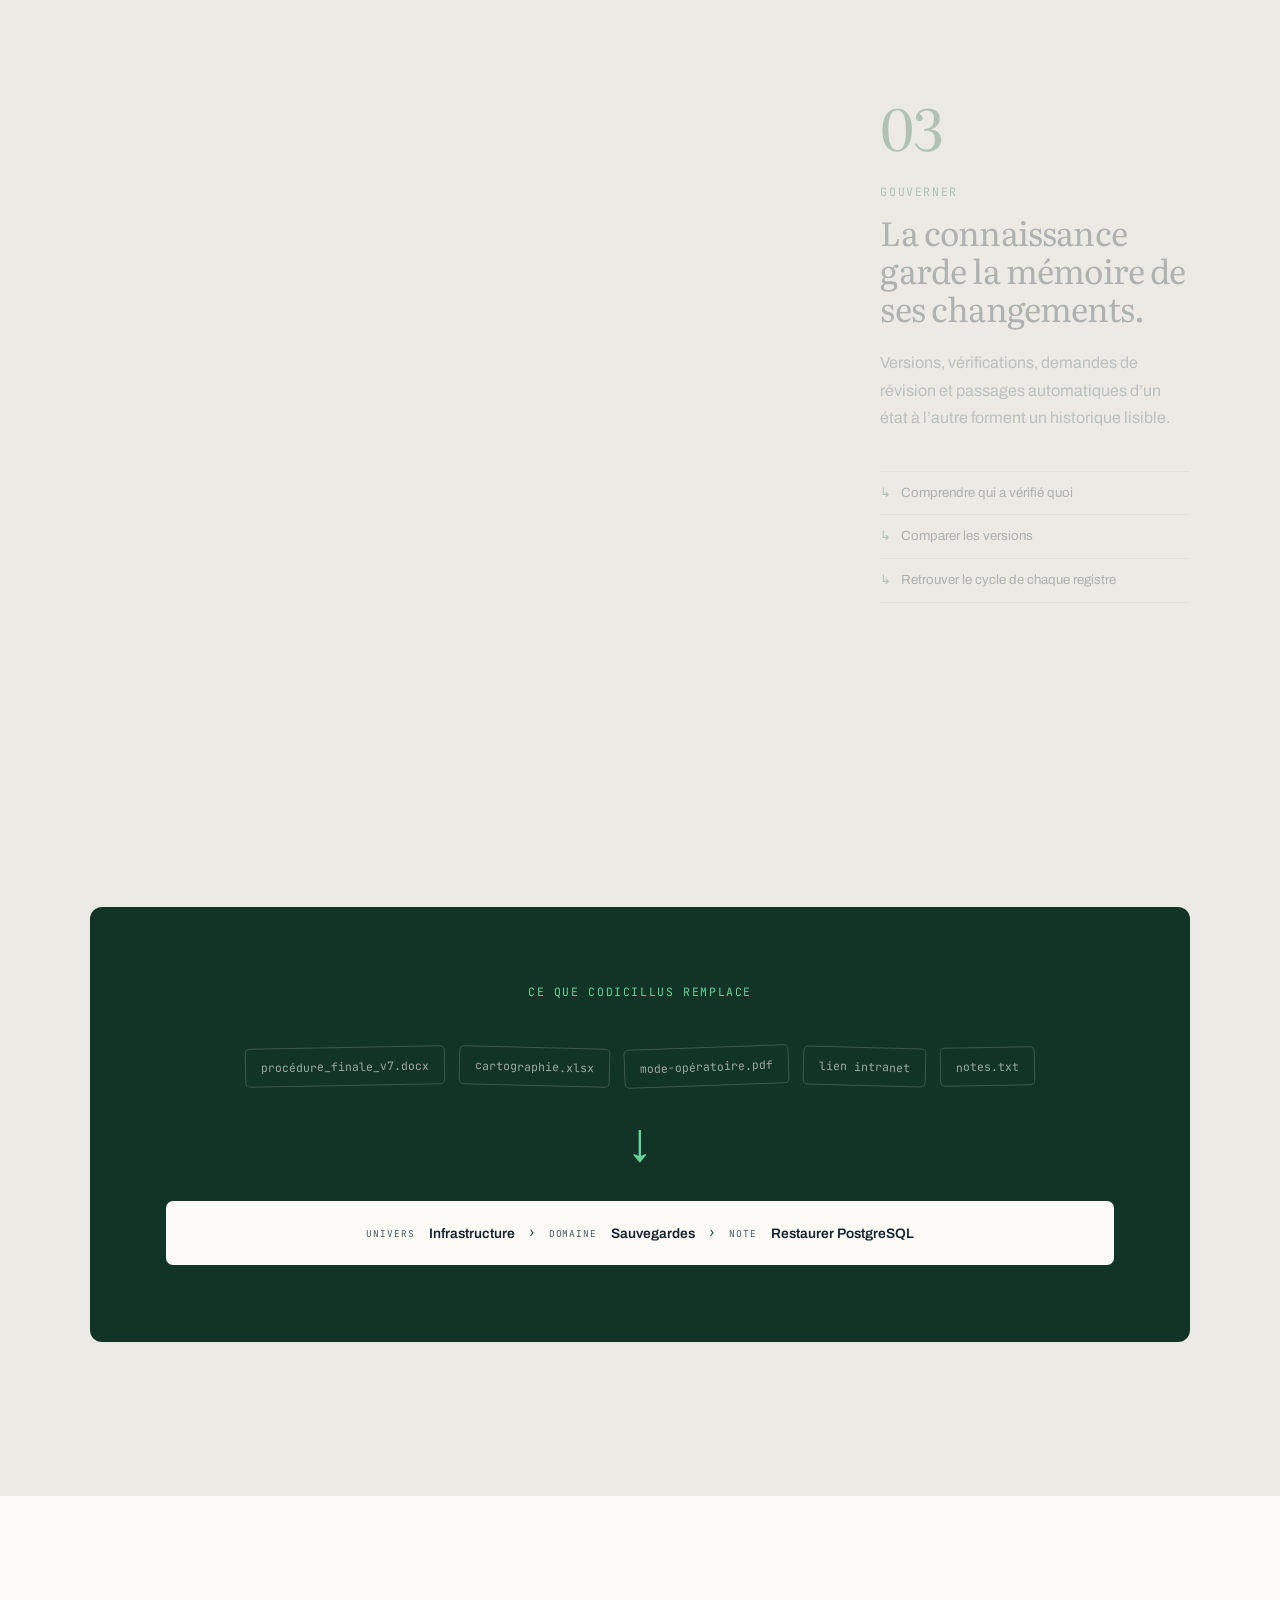
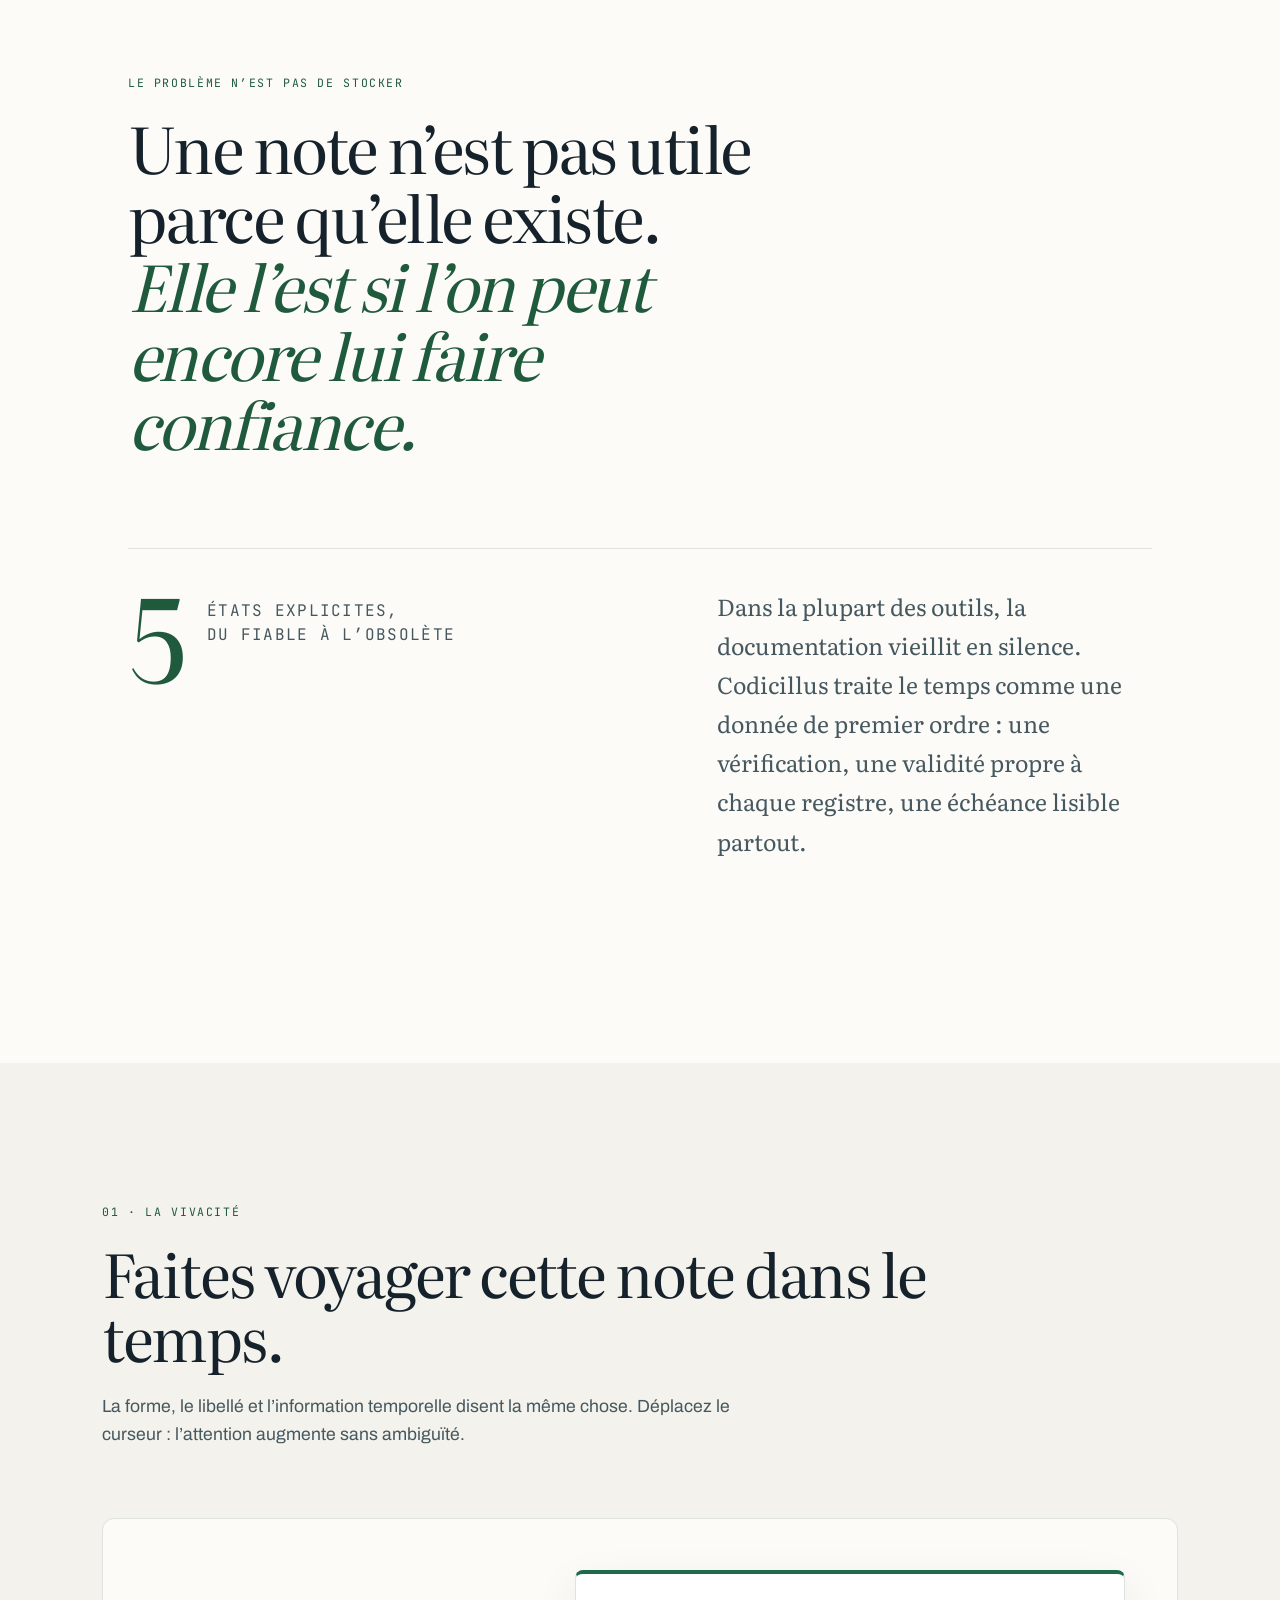
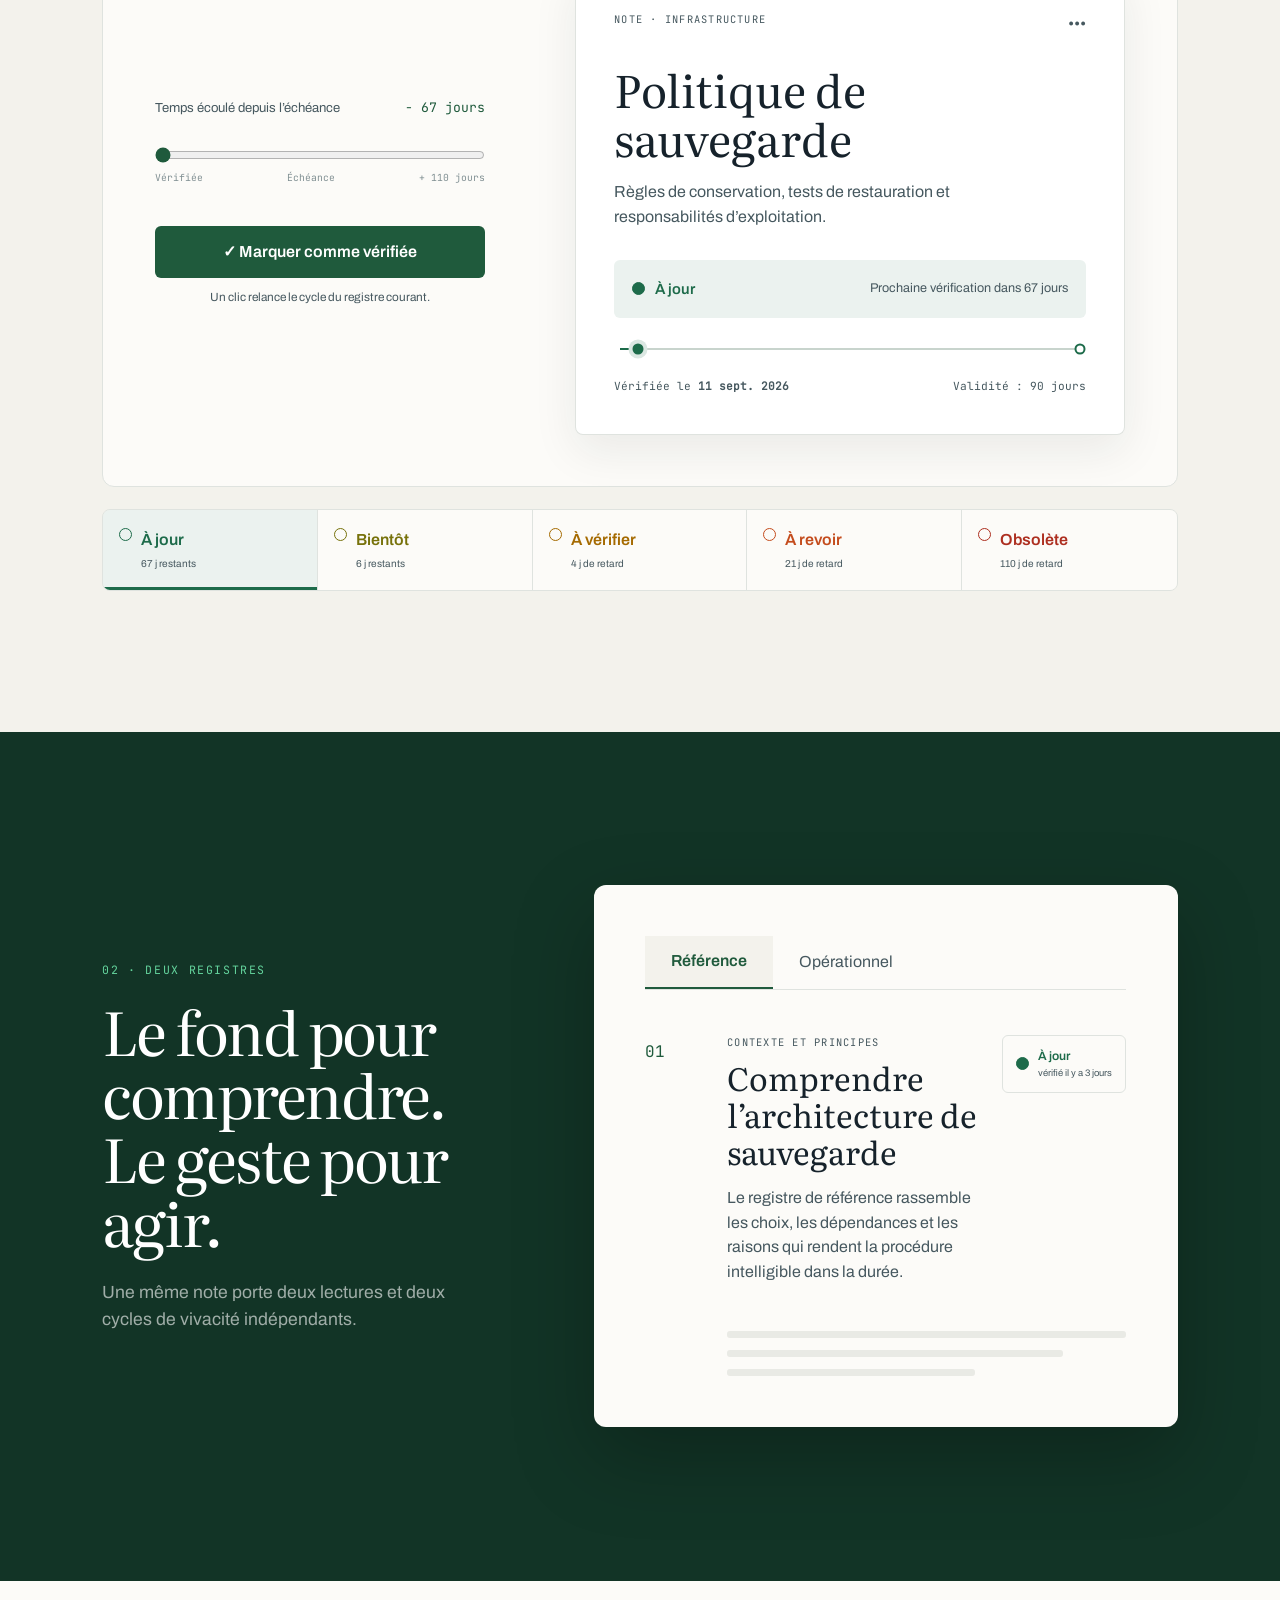
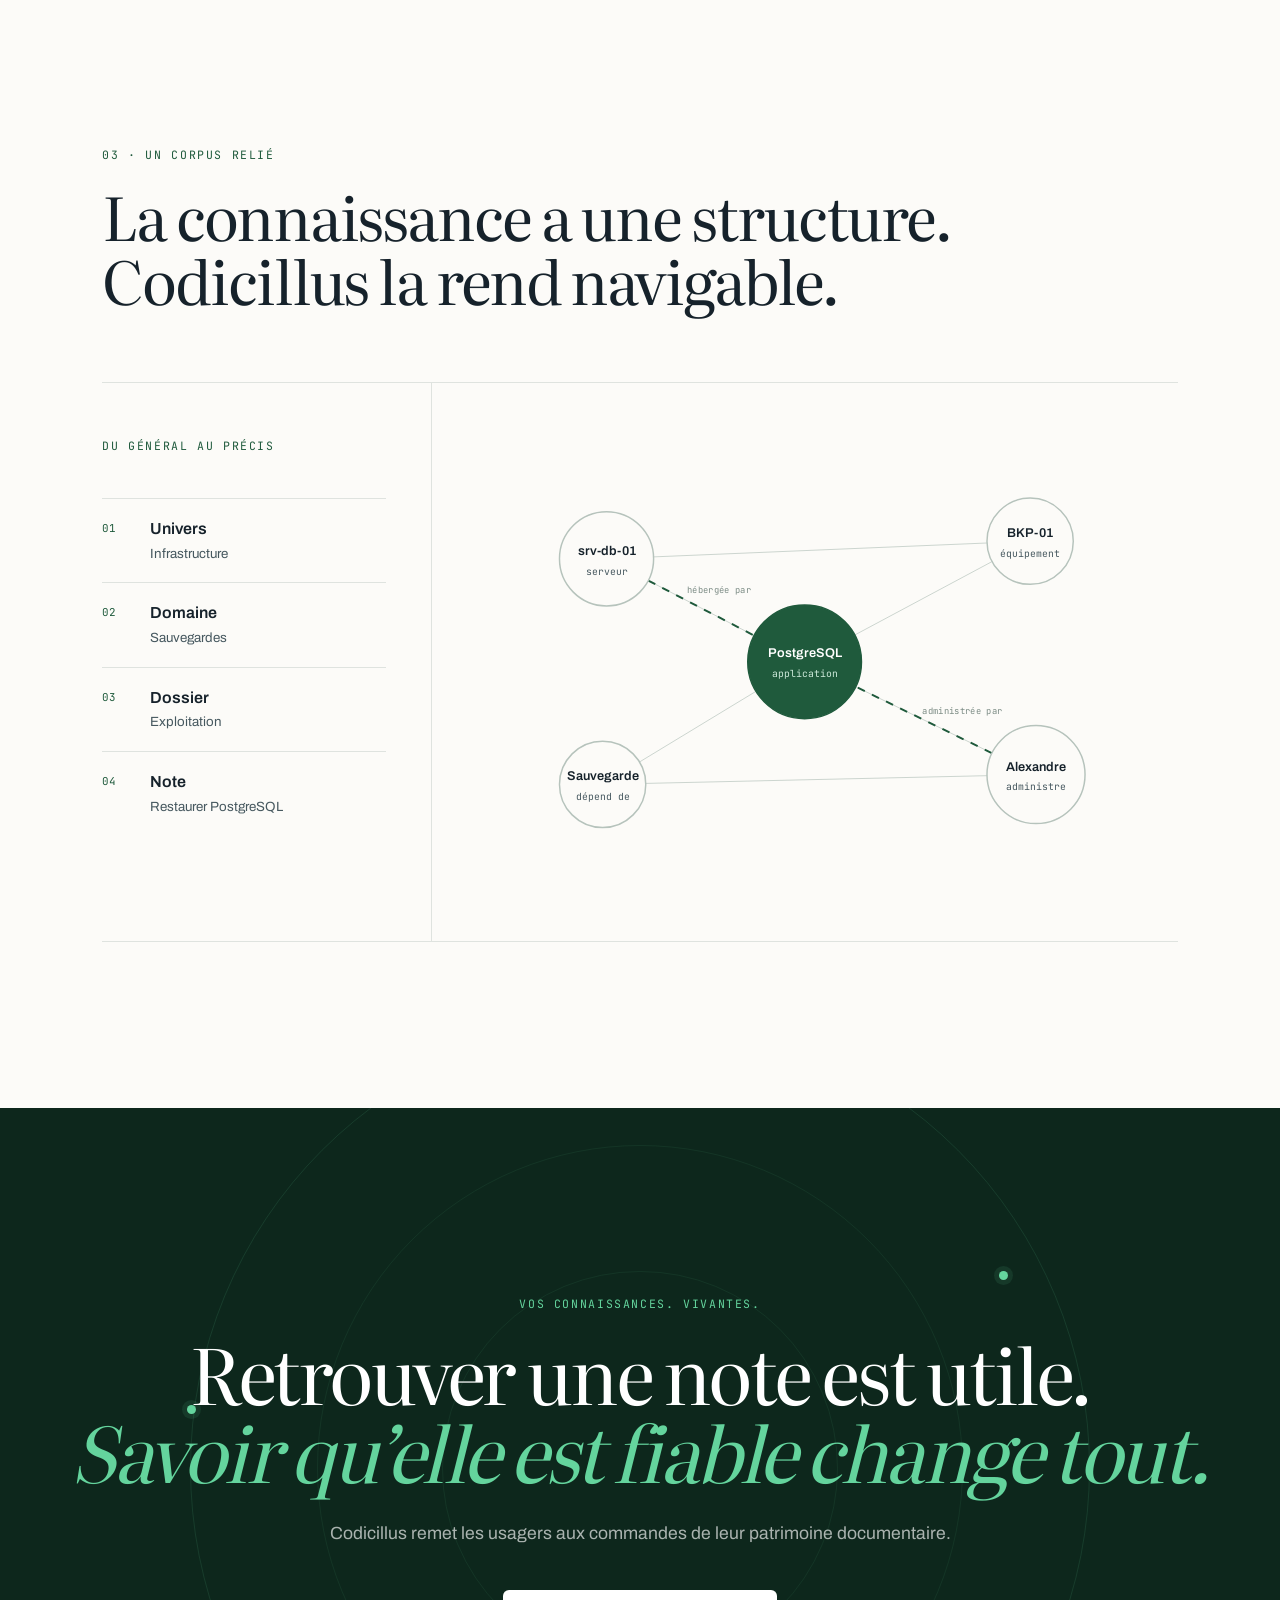
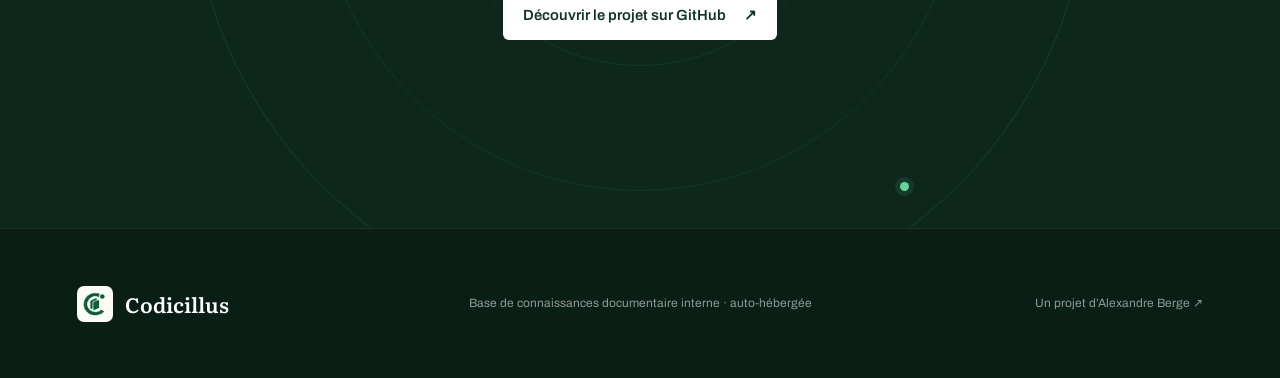
==== commit 16fa4636: "Publier la visite interactive enrichie" ====
--- a/codicillus/index.html
+++ b/codicillus/index.html
@@ -98,10 +98,20 @@
             <div class="tour-browser">
               <span></span><span></span><span></span>
               <p>codicillus.local</p>
-              <b id="tour-counter">01 / 03</b>
+              <div class="tour-browser-nav" aria-label="Changer d’écran">
+                <button id="tour-prev" type="button" aria-label="Écran précédent">←</button>
+                <b id="tour-counter">01 / 03</b>
+                <button id="tour-next" type="button" aria-label="Écran suivant">→</button>
+              </div>
             </div>
             <div class="tour-canvas">
               <img id="tour-image" src="assets/interface-accueil.png" alt="Accueil de Codicillus avec le corpus de démonstration neutre">
+              <div class="tour-hotspots" id="tour-hotspots" aria-label="Points d’intérêt de l’écran"></div>
+              <aside class="tour-tooltip" id="tour-tooltip" aria-live="polite">
+                <span id="tour-tooltip-index">01</span>
+                <div><b id="tour-tooltip-title">Le rail documentaire</b><p id="tour-tooltip-copy">L’arborescence Univers › Domaine › Dossier › Note reste présente pendant toute la navigation.</p></div>
+              </aside>
+              <button class="tour-reset" id="tour-reset" type="button" hidden>Vue entière</button>
             </div>
           </figure>
         </div>
--- a/codicillus/tour.css
+++ b/codicillus/tour.css
@@ -75,6 +75,30 @@
   color: var(--green);
   font: 400 .62rem var(--mono);
 }
+.tour-browser-nav {
+  display: flex;
+  align-items: center;
+  gap: 7px;
+}
+.tour-browser-nav button {
+  width: 25px;
+  height: 25px;
+  display: grid;
+  place-items: center;
+  padding: 0;
+  color: var(--green);
+  background: transparent;
+  border: 1px solid #d7ddd8;
+  border-radius: 50%;
+  cursor: pointer;
+  transition: color .18s ease, background .18s ease, transform .18s ease;
+}
+.tour-browser-nav button:hover,
+.tour-browser-nav button:focus-visible {
+  color: #fff;
+  background: var(--green);
+  transform: translateY(-1px);
+}
 .tour-canvas {
   position: relative;
   aspect-ratio: 1.86;
@@ -94,11 +118,115 @@
   height: 100%;
   object-fit: cover;
   object-position: left top;
-  transition: opacity .28s ease, transform .7s cubic-bezier(.2, .8, .2, 1);
+  transition: opacity .28s ease, transform .7s cubic-bezier(.2, .8, .2, 1), filter .28s ease;
 }
 .tour-canvas img.changing {
   opacity: .12;
   transform: scale(1.015);
+}
+.tour-canvas img.zoomed { transform: scale(1.42); }
+
+.tour-hotspots {
+  position: absolute;
+  z-index: 2;
+  inset: 0;
+  transition: opacity .24s ease;
+}
+.tour-hotspots.changing,
+.tour-hotspots.zoomed { opacity: 0; pointer-events: none; }
+.tour-hotspots button {
+  position: absolute;
+  width: 31px;
+  height: 31px;
+  display: grid;
+  place-items: center;
+  padding: 0;
+  color: #fff;
+  background: var(--green);
+  border: 2px solid rgba(255, 255, 255, .95);
+  border-radius: 50%;
+  box-shadow: 0 0 0 0 rgba(31, 90, 60, .32), 0 7px 18px rgba(18, 52, 38, .2);
+  cursor: zoom-in;
+  transform: translate(-50%, -50%);
+  transition: transform .2s ease, box-shadow .2s ease, background .2s ease;
+}
+.tour-hotspots button::after {
+  position: absolute;
+  inset: -8px;
+  content: "";
+  border: 1px solid rgba(31, 90, 60, .35);
+  border-radius: 50%;
+  opacity: 0;
+  transform: scale(.65);
+  transition: opacity .22s ease, transform .22s ease;
+}
+.tour-hotspots button span {
+  font: 600 .55rem var(--mono);
+  pointer-events: none;
+}
+.tour-hotspots button:hover,
+.tour-hotspots button:focus-visible,
+.tour-hotspots button.active {
+  z-index: 2;
+  background: #123426;
+  box-shadow: 0 0 0 7px rgba(31, 90, 60, .14), 0 9px 22px rgba(18, 52, 38, .28);
+  transform: translate(-50%, -50%) scale(1.08);
+}
+.tour-hotspots button:hover::after,
+.tour-hotspots button:focus-visible::after,
+.tour-hotspots button.active::after {
+  opacity: 1;
+  transform: scale(1);
+}
+
+.tour-tooltip {
+  position: absolute;
+  z-index: 4;
+  right: 18px;
+  bottom: 18px;
+  width: min(330px, 44%);
+  display: grid;
+  grid-template-columns: 35px 1fr;
+  gap: 13px;
+  padding: 16px 18px;
+  color: #fff;
+  background: rgba(18, 52, 38, .96);
+  border: 1px solid rgba(255, 255, 255, .16);
+  border-radius: 7px;
+  box-shadow: 0 16px 42px rgba(18, 34, 28, .26);
+  backdrop-filter: blur(10px);
+  transition: right .3s ease, left .3s ease, transform .3s ease;
+}
+.tour-tooltip.left { right: auto; left: 18px; }
+.tour-tooltip > span {
+  color: var(--green-bright);
+  font: 400 .72rem var(--mono);
+}
+.tour-tooltip b {
+  display: block;
+  margin-bottom: 5px;
+  font: 600 .82rem var(--sans);
+}
+.tour-tooltip p {
+  margin: 0;
+  color: rgba(255, 255, 255, .68);
+  font-size: .7rem;
+  line-height: 1.45;
+}
+.tour-reset {
+  position: absolute;
+  z-index: 5;
+  top: 14px;
+  right: 14px;
+  padding: 8px 11px;
+  color: var(--green);
+  background: rgba(252, 251, 248, .94);
+  border: 1px solid var(--green);
+  border-radius: 5px;
+  box-shadow: 0 6px 18px rgba(18, 52, 38, .14);
+  font-size: .68rem;
+  font-weight: 600;
+  cursor: zoom-out;
 }
 
 .tour-steps { padding: 12vh 0; }
@@ -222,7 +350,19 @@
   .tour-intro { margin-bottom: 65px; }
   .tour-intro h2 { font-size: 2.8rem; }
   .tour-browser { height: 38px; }
+  .tour-browser-nav button { width: 22px; height: 22px; }
   .tour-screen-wrap { top: 60px; }
+  .tour-hotspots button { width: 25px; height: 25px; }
+  .tour-tooltip {
+    right: 9px;
+    bottom: 9px;
+    width: calc(100% - 18px);
+    grid-template-columns: 28px 1fr;
+    padding: 11px 12px;
+  }
+  .tour-tooltip.left { right: 9px; left: auto; }
+  .tour-tooltip p { display: none; }
+  .tour-canvas img.zoomed { transform: scale(1.7); }
   .tour-step {
     min-height: 78vh;
     padding-top: 38vh;
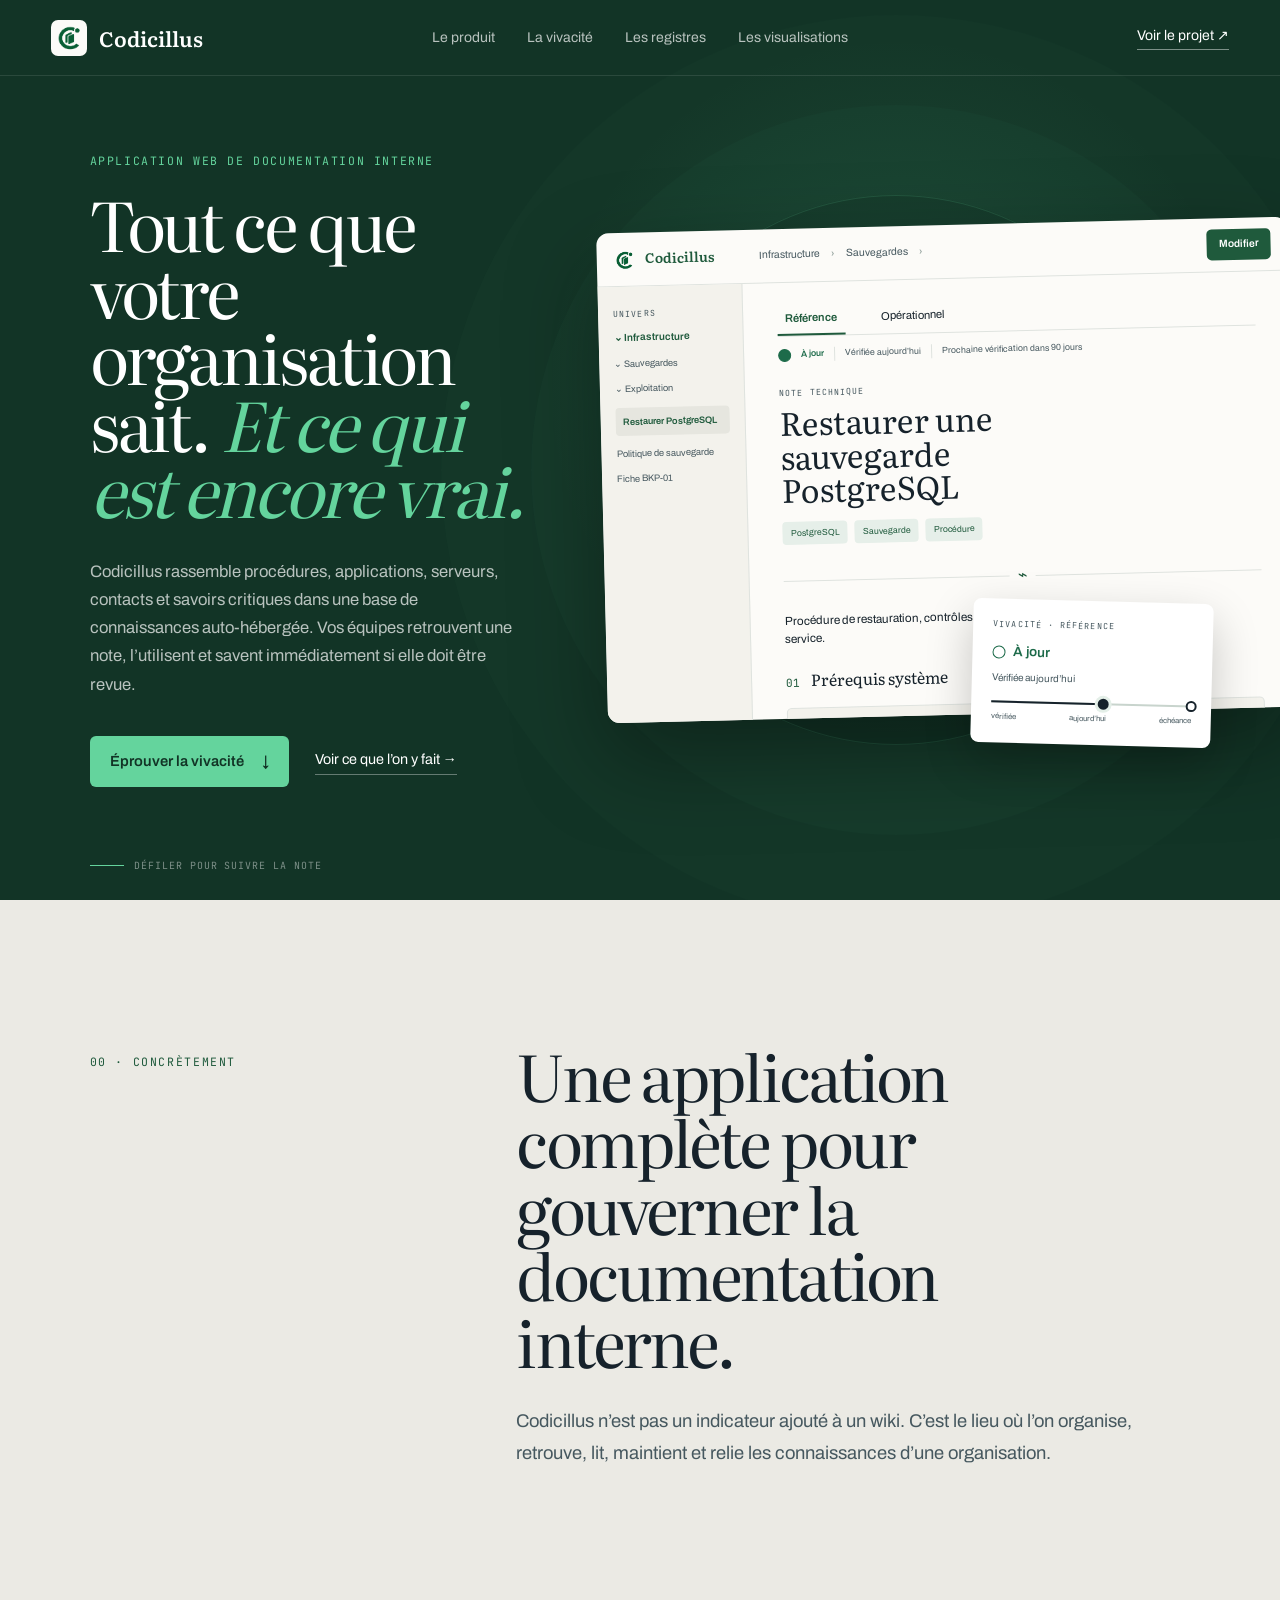
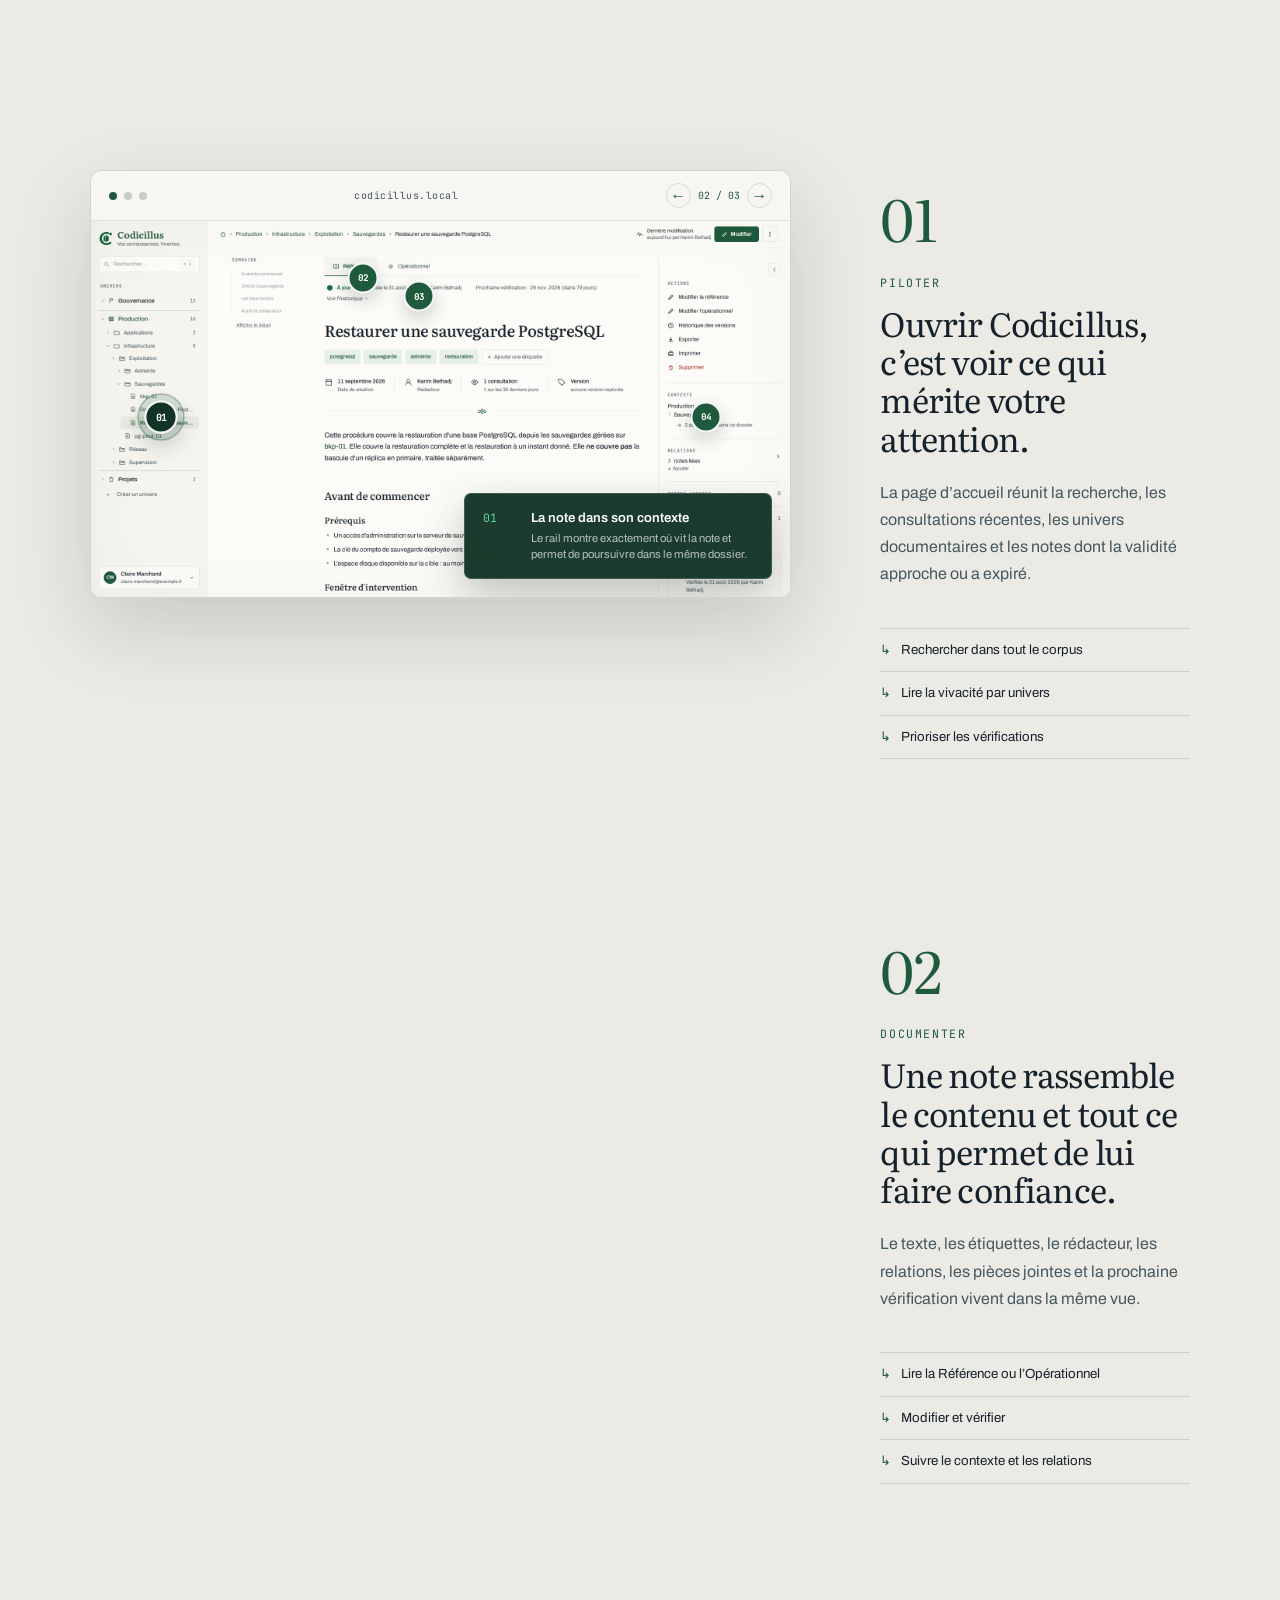
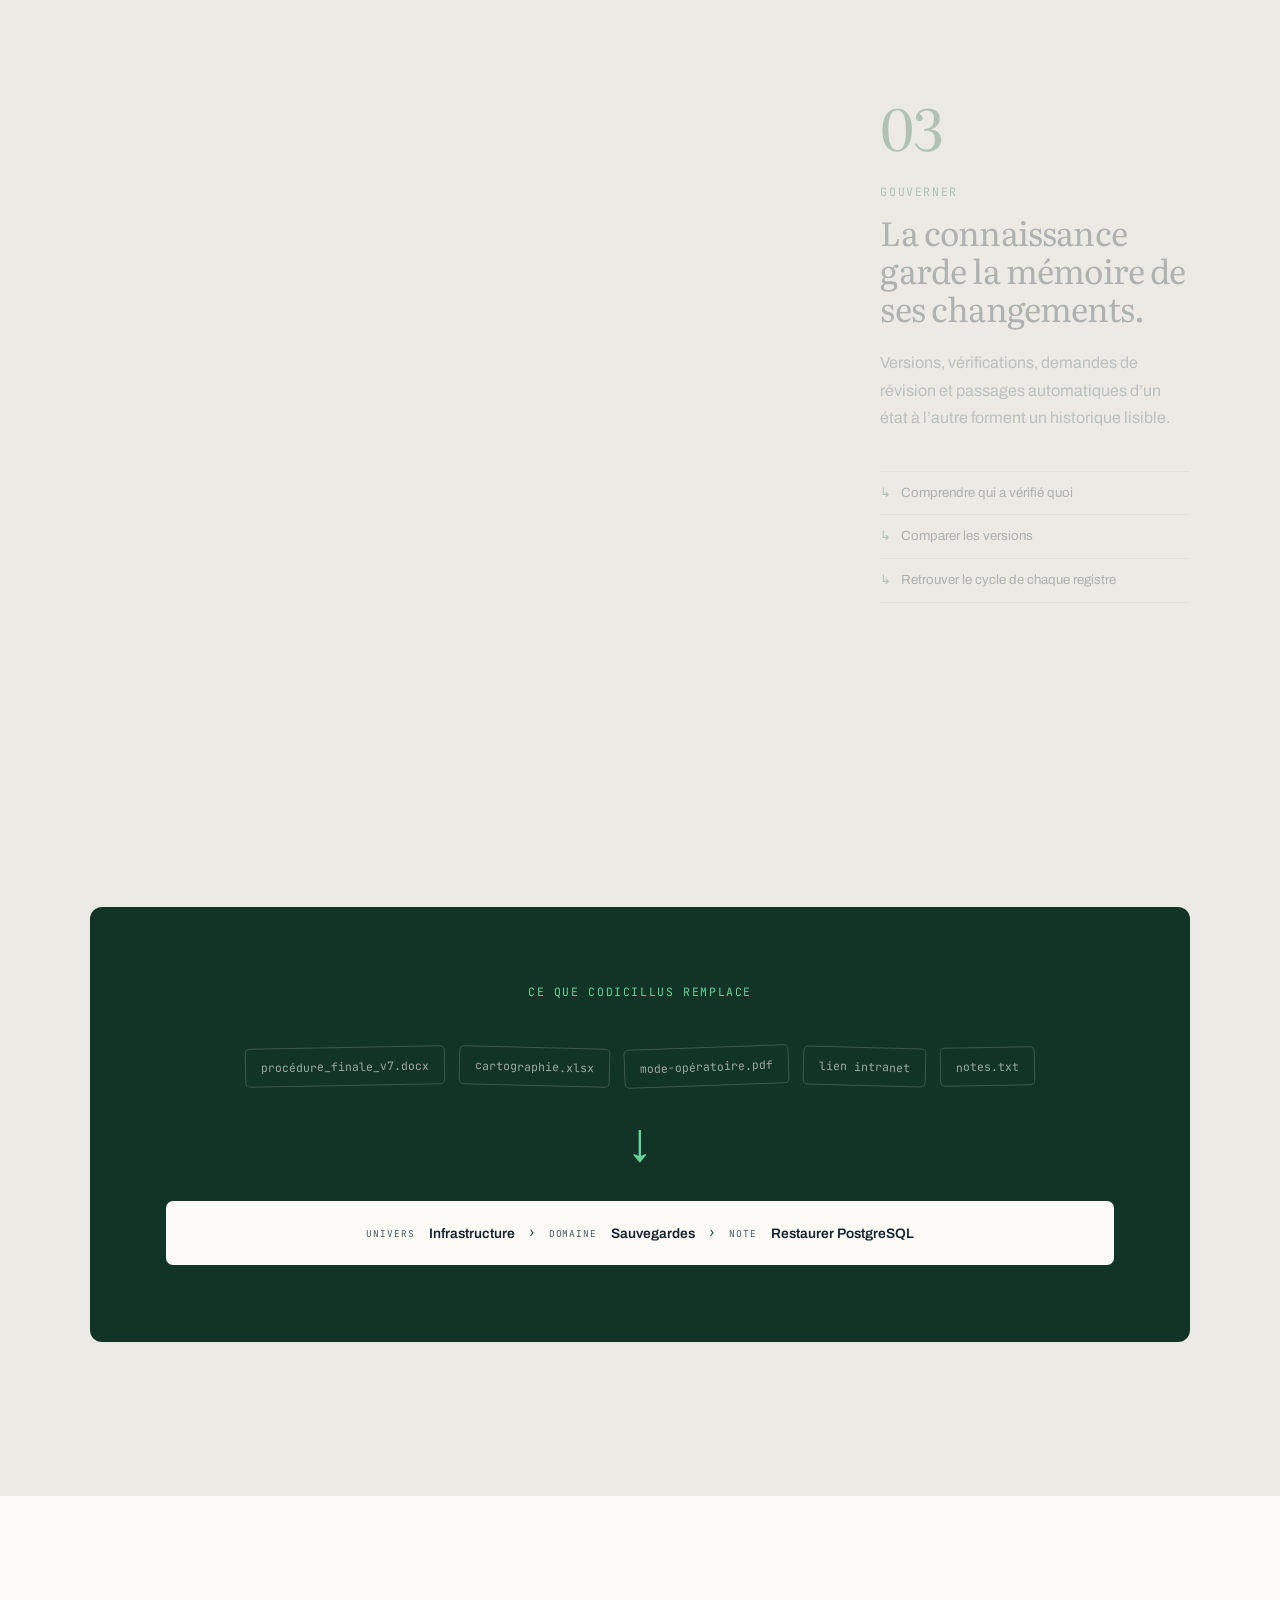
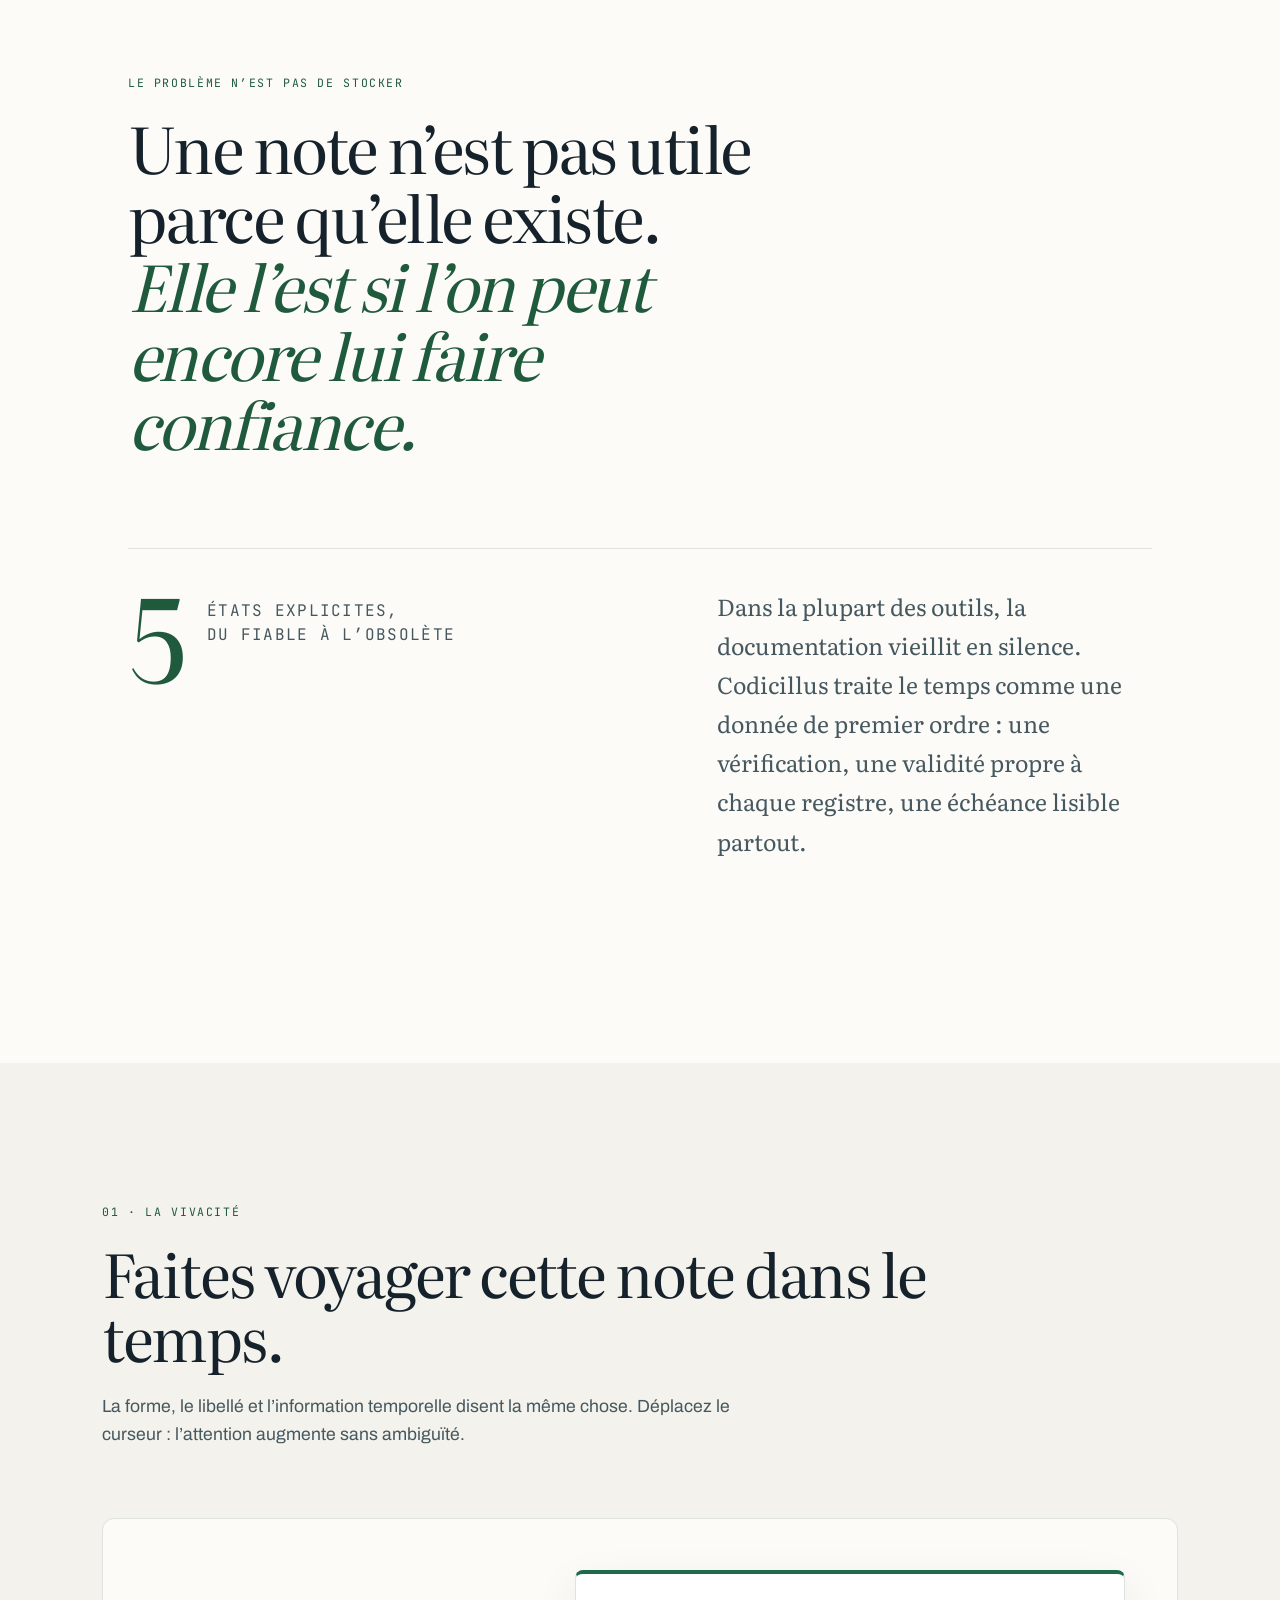
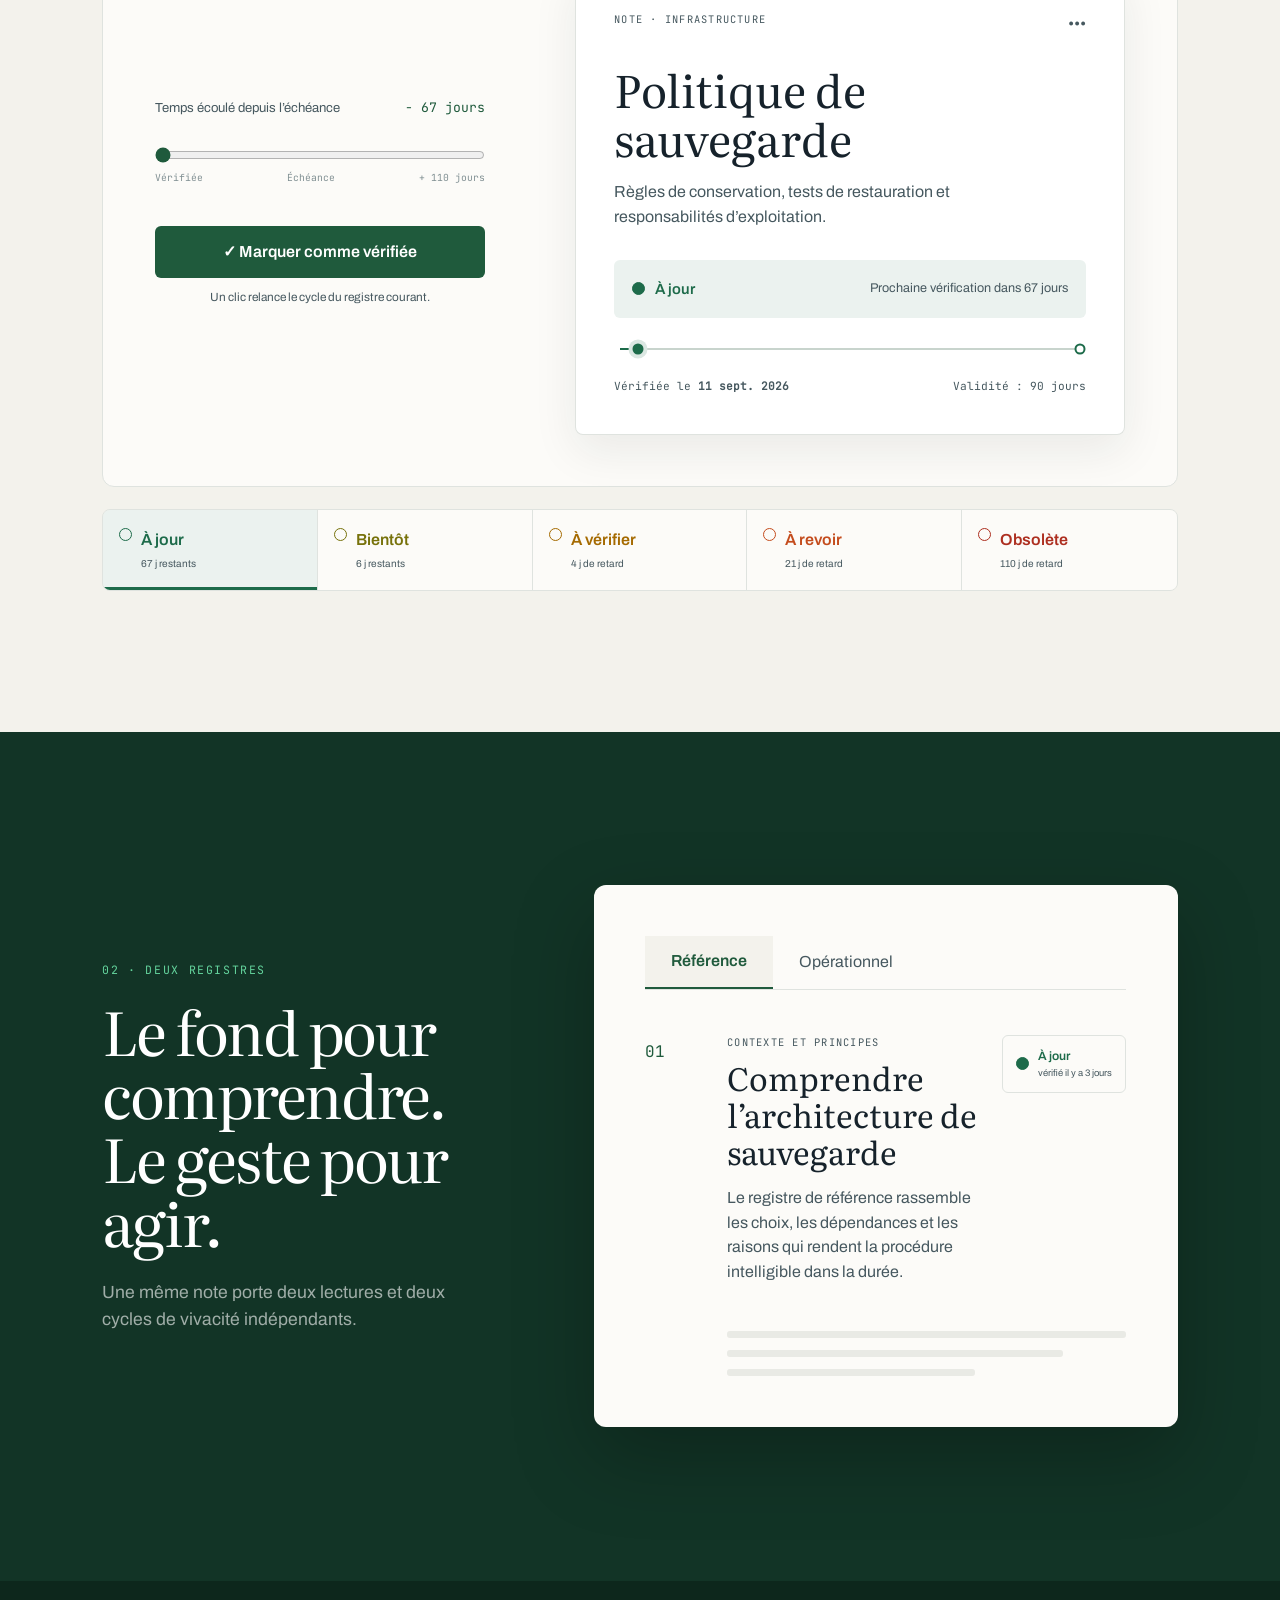
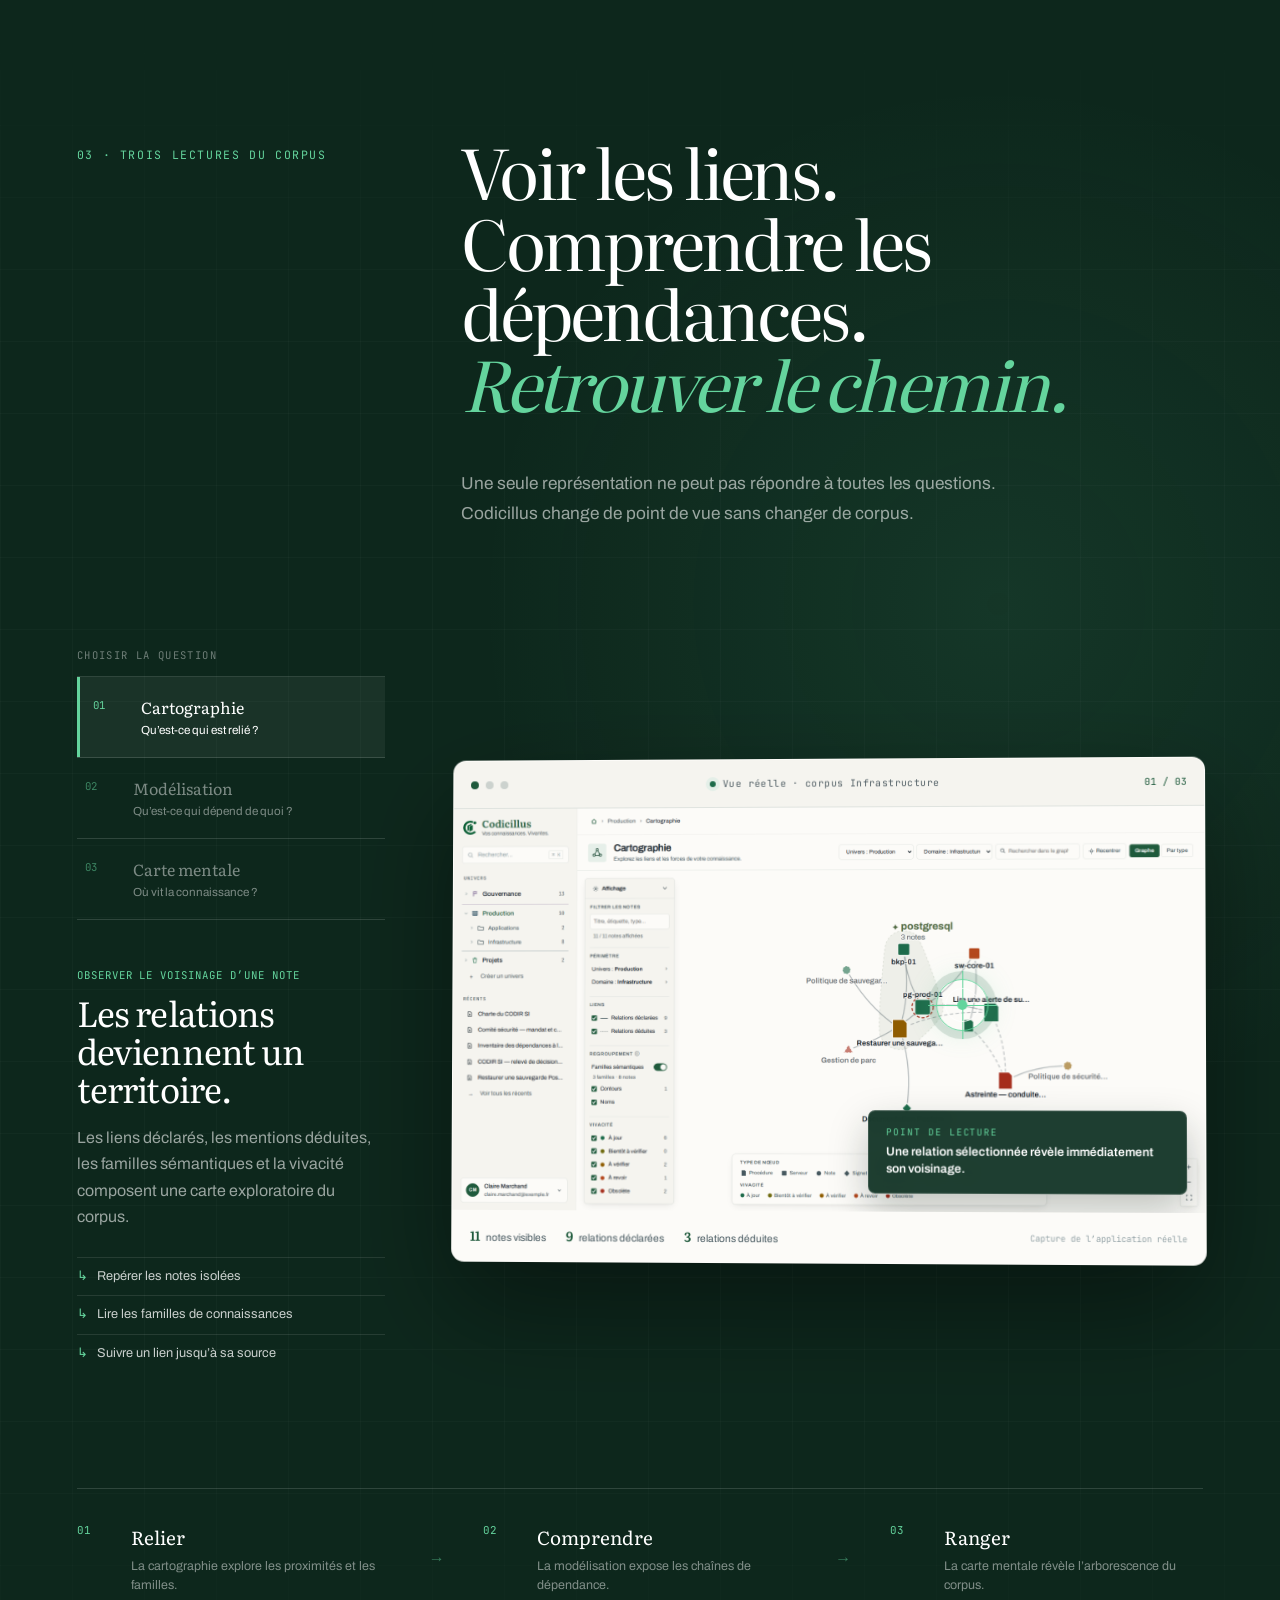
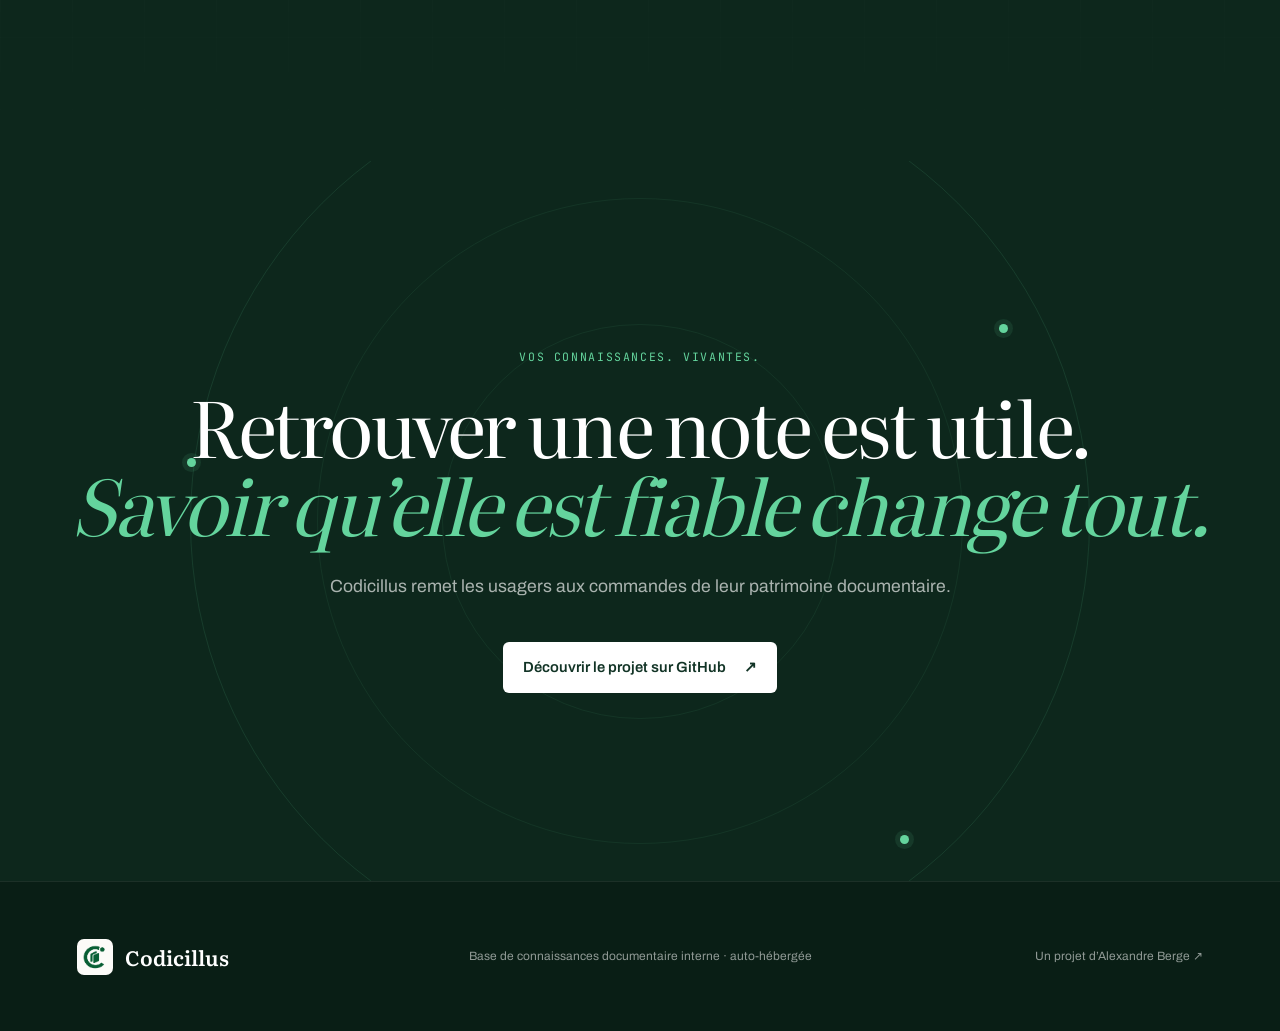
==== commit dcbc1b55: "Publier la présentation des visualisations" ====
--- a/codicillus/index.html
+++ b/codicillus/index.html
@@ -9,6 +9,7 @@
   <link rel="icon" type="image/png" href="assets/favicon.png">
   <link rel="stylesheet" href="styles.css">
   <link rel="stylesheet" href="tour.css">
+  <link rel="stylesheet" href="visualisations.css">
 </head>
 <body>
   <a class="skip" href="#contenu">Aller au contenu</a>
@@ -22,7 +23,7 @@
       <a href="#produit">Le produit</a>
       <a href="#vivacite">La vivacité</a>
       <a href="#registres">Les registres</a>
-      <a href="#graphe">Le graphe</a>
+      <a href="#graphe">Les visualisations</a>
     </nav>
     <a class="top-cta" href="https://github.com/ElegArtech/codicillus" rel="noopener">Voir le projet <span aria-hidden="true">↗</span></a>
   </header>
@@ -225,35 +226,60 @@
       </div>
     </section>
 
-    <section class="graph-section" id="graphe">
-      <div class="section-head reveal">
-        <p class="eyebrow">03 · Un corpus relié</p>
-        <h2>La connaissance a une structure.<br>Codicillus la rend navigable.</h2>
-      </div>
-      <div class="graph-wrap reveal">
-        <div class="hierarchy">
-          <p class="eyebrow">Du général au précis</p>
-          <ol>
-            <li><span>01</span><b>Univers</b><small>Infrastructure</small></li>
-            <li><span>02</span><b>Domaine</b><small>Sauvegardes</small></li>
-            <li><span>03</span><b>Dossier</b><small>Exploitation</small></li>
-            <li><span>04</span><b>Note</b><small>Restaurer PostgreSQL</small></li>
-          </ol>
-        </div>
-        <div class="knowledge-graph" aria-label="Exemple de graphe de connaissances">
-          <svg viewBox="0 0 760 430" role="img" aria-label="Relations entre applications, serveurs, équipements et contacts">
-            <g class="edges">
-              <path d="M380 215 L178 110 M380 215 L610 92 M380 215 L616 330 M380 215 L174 340 M178 110 L610 92 M174 340 L616 330"/>
-              <path class="edge-accent" d="M178 110 L380 215 L616 330"/>
-            </g>
-            <g class="node node-main" tabindex="0"><circle cx="380" cy="215" r="58"/><text x="380" y="210">PostgreSQL</text><text class="node-sub" x="380" y="231">application</text></g>
-            <g class="node" tabindex="0"><circle cx="178" cy="110" r="48"/><text x="178" y="106">srv-db-01</text><text class="node-sub" x="178" y="126">serveur</text></g>
-            <g class="node" tabindex="0"><circle cx="610" cy="92" r="44"/><text x="610" y="88">BKP-01</text><text class="node-sub" x="610" y="108">équipement</text></g>
-            <g class="node" tabindex="0"><circle cx="616" cy="330" r="50"/><text x="616" y="326">Alexandre</text><text class="node-sub" x="616" y="346">administre</text></g>
-            <g class="node" tabindex="0"><circle cx="174" cy="340" r="44"/><text x="174" y="336">Sauvegarde</text><text class="node-sub" x="174" y="356">dépend de</text></g>
-            <text class="relation" x="260" y="145">hébergée par</text><text class="relation" x="500" y="268">administrée par</text>
-          </svg>
-        </div>
+    <section class="visualisations" id="graphe">
+      <div class="viz-intro reveal">
+        <p class="eyebrow">03 · Trois lectures du corpus</p>
+        <h2>Voir les liens.<br>Comprendre les dépendances.<br><em>Retrouver le chemin.</em></h2>
+        <p>Une seule représentation ne peut pas répondre à toutes les questions. Codicillus change de point de vue sans changer de corpus.</p>
+      </div>
+
+      <div class="viz-stage reveal">
+        <div class="viz-sidebar">
+          <p class="viz-label">Choisir la question</p>
+          <div class="viz-tabs" role="tablist" aria-label="Visualisation présentée">
+            <button class="active" type="button" role="tab" aria-selected="true" data-viz="graphe">
+              <span>01</span><b>Cartographie</b><small>Qu’est-ce qui est relié&nbsp;?</small>
+            </button>
+            <button type="button" role="tab" aria-selected="false" data-viz="modelisation">
+              <span>02</span><b>Modélisation</b><small>Qu’est-ce qui dépend de quoi&nbsp;?</small>
+            </button>
+            <button type="button" role="tab" aria-selected="false" data-viz="carte-mentale">
+              <span>03</span><b>Carte mentale</b><small>Où vit la connaissance&nbsp;?</small>
+            </button>
+          </div>
+
+          <div class="viz-story" aria-live="polite">
+            <p id="viz-question">Observer le voisinage d’une note</p>
+            <h3 id="viz-title">Les relations deviennent un territoire.</h3>
+            <p id="viz-copy">Les liens déclarés, les mentions déduites, les familles sémantiques et la vivacité composent une carte exploratoire du corpus.</p>
+            <ul id="viz-insights"><li>Repérer les notes isolées</li><li>Lire les familles de connaissances</li><li>Suivre un lien jusqu’à sa source</li></ul>
+          </div>
+        </div>
+
+        <figure class="viz-window">
+          <div class="viz-window-bar">
+            <span></span><span></span><span></span>
+            <p><i></i> Vue réelle · corpus Infrastructure</p>
+            <b id="viz-count">01 / 03</b>
+          </div>
+          <div class="viz-screen">
+            <img id="viz-image" src="assets/visualisation-graphe.png" alt="Cartographie réelle du domaine Infrastructure dans Codicillus">
+            <div class="viz-reticle" id="viz-reticle" style="--x:68%;--y:49%" aria-hidden="true"><i></i><i></i></div>
+            <div class="viz-callout" id="viz-callout"><span>Point de lecture</span><b>Une relation sélectionnée révèle immédiatement son voisinage.</b></div>
+          </div>
+          <figcaption>
+            <div id="viz-metrics"><span><b>11</b> notes visibles</span><span><b>9</b> relations déclarées</span><span><b>3</b> relations déduites</span></div>
+            <small>Capture de l’application réelle</small>
+          </figcaption>
+        </figure>
+      </div>
+
+      <div class="viz-synthesis reveal" aria-label="Les trois niveaux de lecture">
+        <article><span>01</span><div><b>Relier</b><p>La cartographie explore les proximités et les familles.</p></div></article>
+        <i aria-hidden="true">→</i>
+        <article><span>02</span><div><b>Comprendre</b><p>La modélisation expose les chaînes de dépendance.</p></div></article>
+        <i aria-hidden="true">→</i>
+        <article><span>03</span><div><b>Ranger</b><p>La carte mentale révèle l’arborescence du corpus.</p></div></article>
       </div>
     </section>
 
@@ -276,5 +302,6 @@
 
   <script src="script.js"></script>
   <script src="tour.js"></script>
+  <script src="visualisations.js"></script>
 </body>
 </html>
--- a/codicillus/visualisations.css
+++ b/codicillus/visualisations.css
@@ -0,0 +1,311 @@
+.visualisations {
+  position: relative;
+  overflow: hidden;
+  padding: clamp(110px, 13vw, 190px) clamp(24px, 6vw, 105px);
+  color: #fff;
+  background:
+    radial-gradient(circle at 78% 35%, rgba(100, 212, 157, .09), transparent 34%),
+    #0d271c;
+}
+.visualisations::before {
+  position: absolute;
+  inset: 0;
+  content: "";
+  background-image: linear-gradient(rgba(255,255,255,.025) 1px, transparent 1px), linear-gradient(90deg, rgba(255,255,255,.025) 1px, transparent 1px);
+  background-size: 72px 72px;
+  pointer-events: none;
+  mask-image: linear-gradient(to bottom, transparent, #000 20%, #000 80%, transparent);
+}
+.viz-intro,
+.viz-stage,
+.viz-synthesis { position: relative; z-index: 1; }
+.viz-intro {
+  display: grid;
+  grid-template-columns: minmax(190px, .55fr) 1.45fr;
+  gap: 2rem 8vw;
+  margin-bottom: clamp(70px, 8vw, 120px);
+}
+.viz-intro .eyebrow { color: var(--green-bright); }
+.viz-intro h2 {
+  grid-column: 2;
+  max-width: 15ch;
+  margin: -12px 0 20px;
+  font: 400 clamp(3rem, 5.4vw, 6rem) / 1.02 var(--serif);
+  letter-spacing: -.045em;
+}
+.viz-intro h2 em { color: var(--green-bright); font-style: italic; }
+.viz-intro > p:last-child {
+  grid-column: 2;
+  max-width: 60ch;
+  color: rgba(255,255,255,.58);
+  font-size: 1.08rem;
+  line-height: 1.7;
+}
+
+.viz-stage {
+  display: grid;
+  grid-template-columns: minmax(285px, .58fr) minmax(0, 1.42fr);
+  gap: clamp(32px, 5vw, 82px);
+  align-items: center;
+}
+.viz-label {
+  margin: 0 0 14px;
+  color: rgba(255,255,255,.4);
+  font: 400 .66rem var(--mono);
+  letter-spacing: .13em;
+  text-transform: uppercase;
+}
+.viz-tabs {
+  display: grid;
+  margin-bottom: 48px;
+  border-top: 1px solid rgba(255,255,255,.14);
+}
+.viz-tabs button {
+  display: grid;
+  grid-template-columns: 38px 1fr;
+  gap: 2px 10px;
+  padding: 18px 8px;
+  color: rgba(255,255,255,.46);
+  text-align: left;
+  background: transparent;
+  border: 0;
+  border-bottom: 1px solid rgba(255,255,255,.14);
+  cursor: pointer;
+  transition: color .2s ease, padding-left .28s ease, background .2s ease;
+}
+.viz-tabs button > span {
+  grid-row: 1 / 3;
+  padding-top: 3px;
+  color: rgba(100,212,157,.55);
+  font: 400 .67rem var(--mono);
+}
+.viz-tabs button b { font: 500 1rem var(--serif); }
+.viz-tabs button small { font-size: .73rem; }
+.viz-tabs button:hover,
+.viz-tabs button:focus-visible,
+.viz-tabs button.active {
+  padding-left: 16px;
+  color: #fff;
+  background: rgba(255,255,255,.055);
+}
+.viz-tabs button.active { box-shadow: inset 3px 0 var(--green-bright); }
+.viz-tabs button.active > span { color: var(--green-bright); }
+.viz-story > p:first-child {
+  margin-bottom: 11px;
+  color: var(--green-bright);
+  font: 400 .67rem var(--mono);
+  letter-spacing: .09em;
+  text-transform: uppercase;
+}
+.viz-story h3 {
+  max-width: 14ch;
+  margin-bottom: 18px;
+  font: 500 clamp(1.8rem, 2.7vw, 3rem) / 1.1 var(--serif);
+  letter-spacing: -.025em;
+}
+.viz-story > p:not(:first-child) {
+  max-width: 47ch;
+  color: rgba(255,255,255,.58);
+  line-height: 1.65;
+}
+.viz-story ul { margin: 26px 0 0; padding: 0; list-style: none; }
+.viz-story li {
+  padding: 9px 0;
+  color: rgba(255,255,255,.78);
+  border-top: 1px solid rgba(255,255,255,.1);
+  font-size: .8rem;
+}
+.viz-story li::before { margin-right: 9px; color: var(--green-bright); content: "↳"; }
+
+.viz-window {
+  min-width: 0;
+  margin: 0;
+  overflow: hidden;
+  background: #fcfbf8;
+  border: 1px solid rgba(255,255,255,.18);
+  border-radius: 13px;
+  box-shadow: 0 45px 110px rgba(0,0,0,.42);
+  transform: perspective(1600px) rotateY(-2deg) rotateX(1deg);
+  transition: transform .65s cubic-bezier(.2,.8,.2,1), box-shadow .65s ease;
+}
+.viz-stage:hover .viz-window {
+  box-shadow: 0 55px 130px rgba(0,0,0,.5);
+  transform: perspective(1600px) rotateY(0) rotateX(0) translateY(-4px);
+}
+.viz-window-bar {
+  height: 48px;
+  display: flex;
+  align-items: center;
+  gap: 7px;
+  padding: 0 17px;
+  color: #536066;
+  background: #f5f4ef;
+  border-bottom: 1px solid #dfe3df;
+}
+.viz-window-bar > span {
+  width: 8px;
+  height: 8px;
+  background: #ccd2ce;
+  border-radius: 50%;
+}
+.viz-window-bar > span:first-child { background: var(--green); }
+.viz-window-bar p {
+  display: flex;
+  align-items: center;
+  gap: 7px;
+  margin: 0 auto;
+  font: 400 .61rem var(--mono);
+  letter-spacing: .04em;
+}
+.viz-window-bar p i {
+  width: 6px;
+  height: 6px;
+  background: #1d6b4a;
+  border-radius: 50%;
+  box-shadow: 0 0 0 4px #e4efe8;
+}
+.viz-window-bar b { color: var(--green); font: 400 .61rem var(--mono); }
+.viz-screen {
+  position: relative;
+  aspect-ratio: 1.86;
+  overflow: hidden;
+  background: #f5f4ef;
+}
+.viz-screen img {
+  width: 100%;
+  height: 100%;
+  display: block;
+  object-fit: cover;
+  object-position: left top;
+  transition: opacity .22s ease, transform .8s cubic-bezier(.18,.85,.25,1), filter .22s ease;
+}
+.viz-stage.changing .viz-screen img {
+  opacity: .16;
+  filter: blur(2px);
+  transform: scale(1.035);
+}
+.viz-reticle {
+  position: absolute;
+  z-index: 2;
+  left: var(--x);
+  top: var(--y);
+  width: 52px;
+  height: 52px;
+  border: 1px solid rgba(100,212,157,.9);
+  border-radius: 50%;
+  box-shadow: 0 0 0 8px rgba(31,90,60,.15), 0 0 28px rgba(100,212,157,.25);
+  transform: translate(-50%, -50%);
+  transition: left .7s cubic-bezier(.2,.8,.2,1), top .7s cubic-bezier(.2,.8,.2,1), opacity .2s ease;
+}
+.viz-reticle::before,
+.viz-reticle::after {
+  position: absolute;
+  content: "";
+  background: var(--green-bright);
+}
+.viz-reticle::before { left: 50%; top: -9px; width: 1px; height: 68px; }
+.viz-reticle::after { top: 50%; left: -9px; width: 68px; height: 1px; }
+.viz-reticle i {
+  position: absolute;
+  inset: 8px;
+  border: 1px solid rgba(255,255,255,.8);
+  border-radius: 50%;
+}
+.viz-reticle i:last-child { inset: 20px; background: var(--green-bright); border: 0; }
+.viz-stage.changing .viz-reticle { opacity: 0; }
+.viz-callout {
+  position: absolute;
+  z-index: 3;
+  right: 18px;
+  bottom: 18px;
+  width: min(320px, 42%);
+  padding: 15px 17px;
+  color: #fff;
+  background: rgba(18,52,38,.95);
+  border: 1px solid rgba(255,255,255,.14);
+  border-radius: 7px;
+  box-shadow: 0 16px 38px rgba(18,34,28,.26);
+  backdrop-filter: blur(9px);
+  transition: opacity .2s ease, transform .36s ease;
+}
+.viz-stage.changing .viz-callout { opacity: 0; transform: translateY(10px); }
+.viz-callout span {
+  display: block;
+  margin-bottom: 5px;
+  color: var(--green-bright);
+  font: 400 .58rem var(--mono);
+  letter-spacing: .1em;
+  text-transform: uppercase;
+}
+.viz-callout b { display: block; font-size: .75rem; line-height: 1.45; }
+.viz-window figcaption {
+  display: flex;
+  align-items: center;
+  justify-content: space-between;
+  gap: 16px;
+  padding: 15px 18px;
+  color: #46585f;
+  background: #fcfbf8;
+}
+.viz-window figcaption > div { display: flex; gap: 20px; }
+.viz-window figcaption span { font-size: .64rem; }
+.viz-window figcaption span b { margin-right: 4px; color: #1f5a3c; font: 600 .83rem var(--serif); }
+.viz-window figcaption small { color: #93a2a6; font: 400 .54rem var(--mono); }
+
+.viz-synthesis {
+  display: grid;
+  grid-template-columns: 1fr auto 1fr auto 1fr;
+  align-items: center;
+  gap: clamp(18px, 3vw, 46px);
+  margin-top: clamp(80px, 9vw, 130px);
+  padding-top: 34px;
+  border-top: 1px solid rgba(255,255,255,.14);
+}
+.viz-synthesis article { display: grid; grid-template-columns: 42px 1fr; gap: 12px; }
+.viz-synthesis article > span { color: var(--green-bright); font: 400 .68rem var(--mono); }
+.viz-synthesis article b { display: block; margin-bottom: 6px; font: 500 1.18rem var(--serif); }
+.viz-synthesis article p { margin: 0; color: rgba(255,255,255,.48); font-size: .78rem; line-height: 1.5; }
+.viz-synthesis > i { color: rgba(100,212,157,.5); font-style: normal; }
+
+@media (max-width: 1050px) {
+  .viz-intro { grid-template-columns: 1fr; }
+  .viz-intro .eyebrow,
+  .viz-intro h2,
+  .viz-intro > p:last-child { grid-column: 1; }
+  .viz-intro h2 { margin-top: 0; }
+  .viz-stage { grid-template-columns: 1fr; }
+  .viz-sidebar { display: grid; grid-template-columns: .75fr 1.25fr; gap: 36px; }
+  .viz-label { grid-column: 1 / -1; margin-bottom: -24px; }
+  .viz-tabs { margin-bottom: 0; }
+  .viz-window { transform: none; }
+  .viz-stage:hover .viz-window { transform: translateY(-3px); }
+}
+
+@media (max-width: 720px) {
+  .visualisations { padding-right: 20px; padding-left: 20px; }
+  .viz-intro h2 { font-size: clamp(2.7rem, 13vw, 4rem); }
+  .viz-sidebar { display: block; }
+  .viz-label { margin-bottom: 12px; }
+  .viz-tabs { margin-bottom: 34px; }
+  .viz-window-bar { height: 39px; }
+  .viz-window-bar p { display: none; }
+  .viz-reticle { width: 35px; height: 35px; }
+  .viz-reticle::before { top: -6px; height: 47px; }
+  .viz-reticle::after { left: -6px; width: 47px; }
+  .viz-reticle i { inset: 6px; }
+  .viz-reticle i:last-child { inset: 13px; }
+  .viz-callout { right: 8px; bottom: 8px; width: calc(100% - 16px); padding: 10px 12px; }
+  .viz-callout b { font-size: .65rem; }
+  .viz-window figcaption { align-items: flex-start; flex-direction: column; }
+  .viz-window figcaption > div { flex-wrap: wrap; gap: 7px 14px; }
+  .viz-synthesis { grid-template-columns: 1fr; }
+  .viz-synthesis > i { transform: rotate(90deg); justify-self: center; }
+}
+
+@media (prefers-reduced-motion: reduce) {
+  .viz-window,
+  .viz-screen img,
+  .viz-reticle,
+  .viz-callout,
+  .viz-tabs button { transition: none; }
+}
